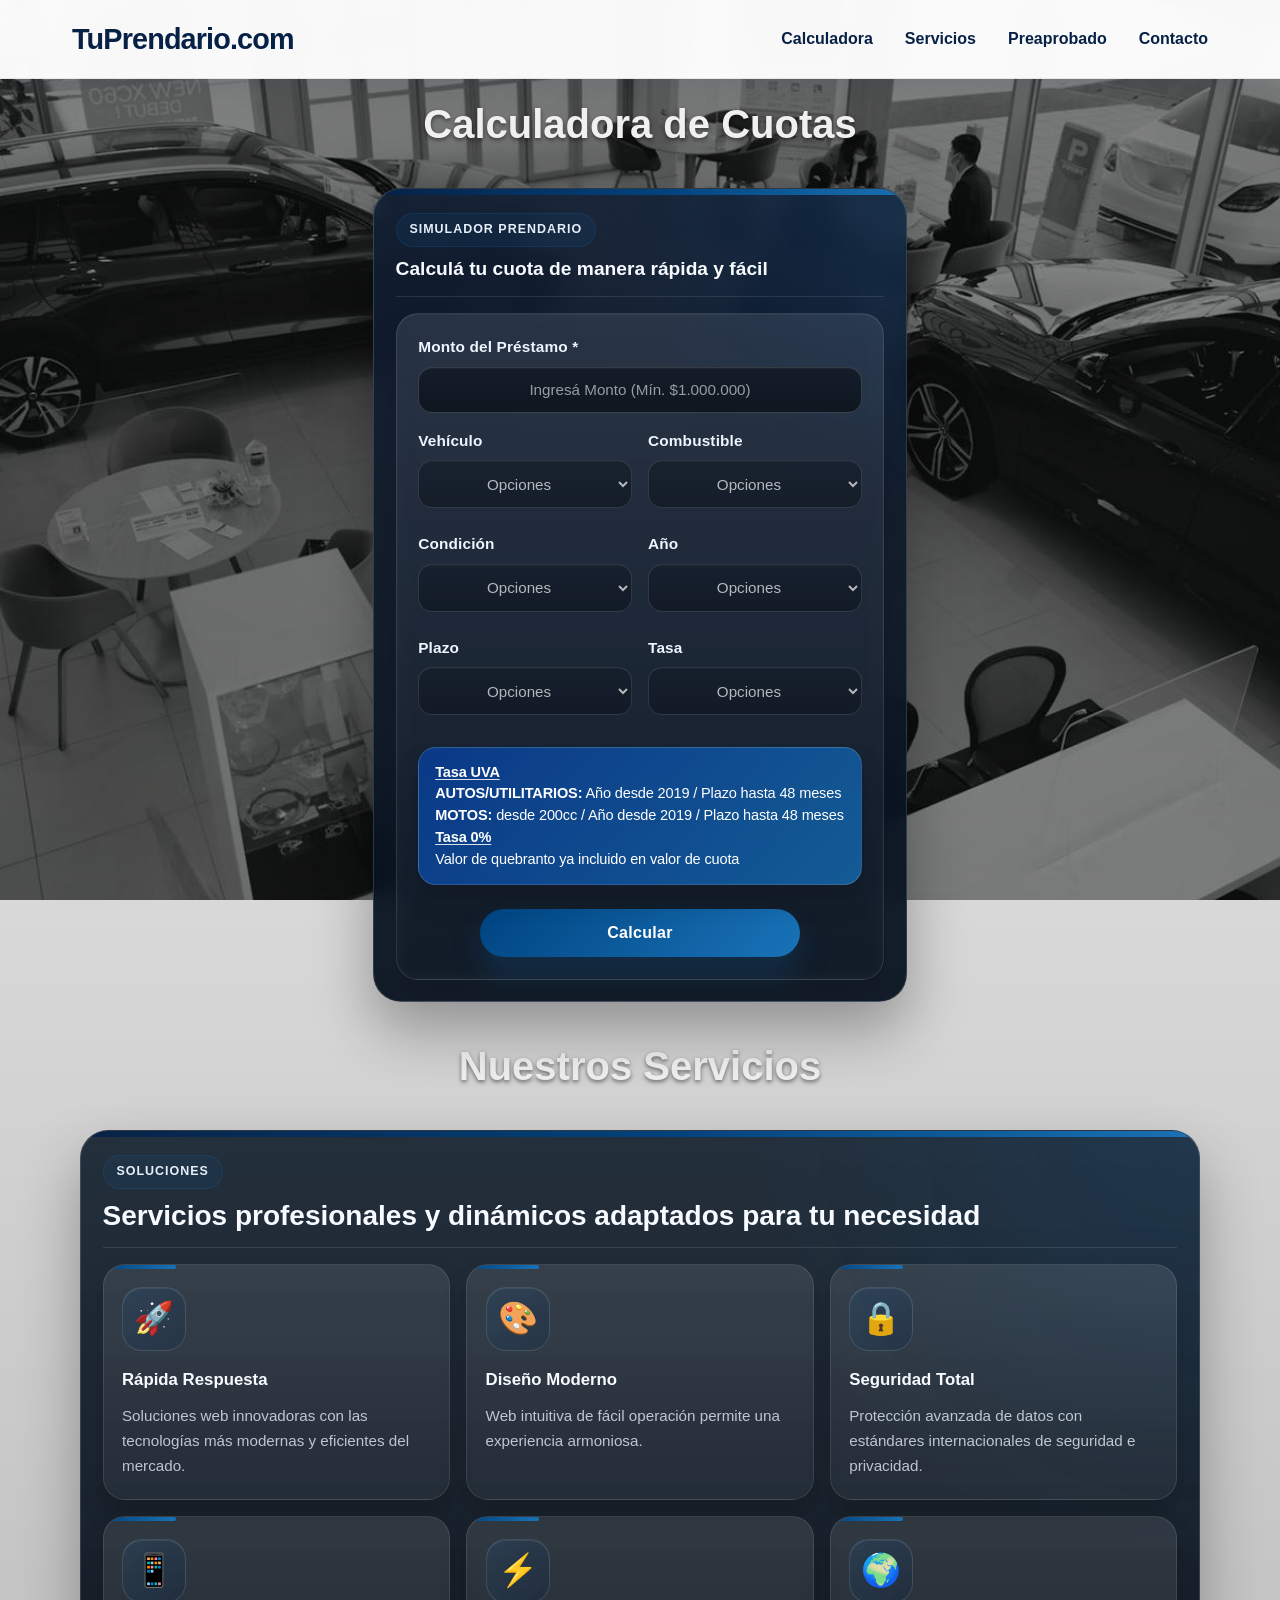
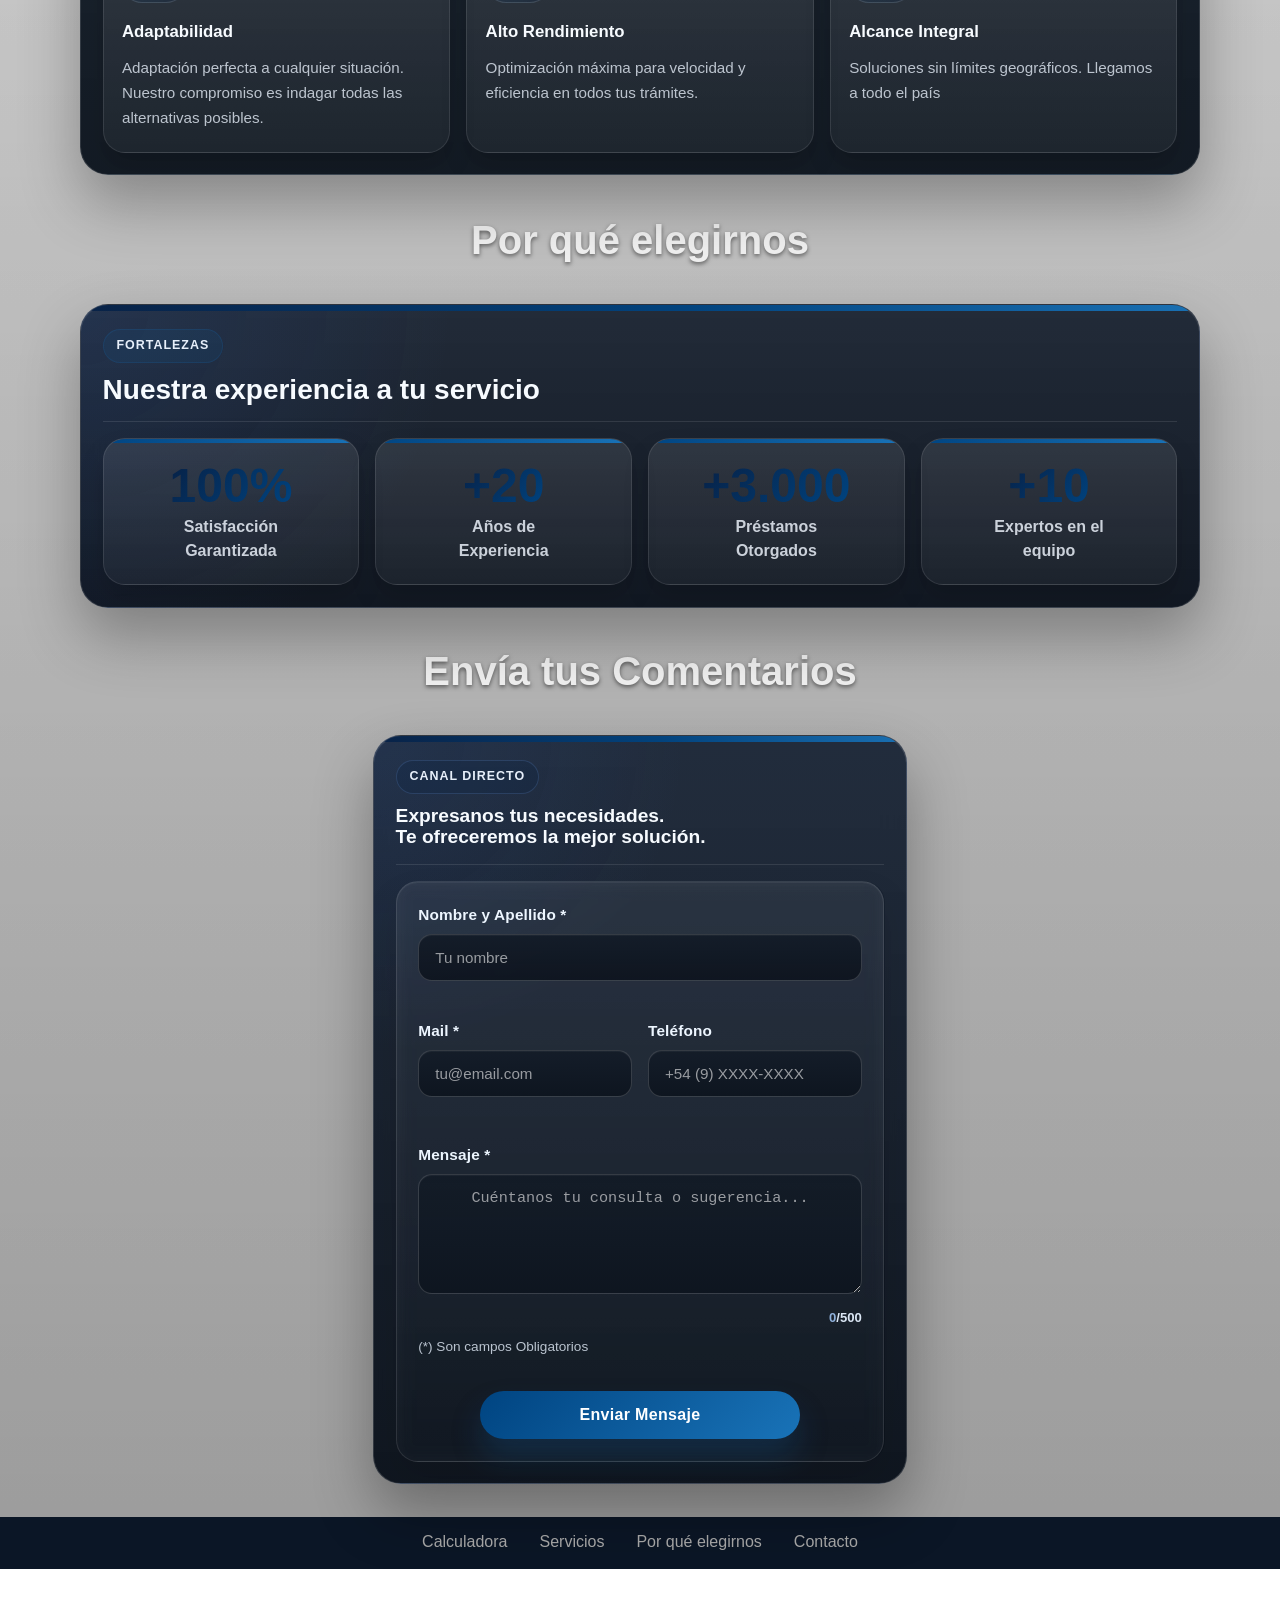
==== index.html @ 54570605 "feat: actualizar calculadora moderna y formularios" ====
<!DOCTYPE html>
<html lang="es">
<head>
	<meta charset="UTF-8">
	<meta name="viewport" content="width=device-width, initial-scale=1.0">
	<meta name="description" content="Secciones Servicios y Contacto">
	<title>Secciones | Servicios y Contacto</title>
	<style>
		/* =========================================
		   1. VARIABLES & RESET
		   ========================================= */
		:root {
			/* Colores de marca */
			--color-primary: #072146;
			--color-secondary: #004481;
			--color-text: #333;
			--color-light: #f8f9fa;
			--color-border: #e0e0e0;
			--color-accent: #1973b8;
			--color-accent-soft: #5bbeff;
			--color-valid: #4f9366;
			--color-valid-soft: rgba(79, 147, 102, 0.16);
			--color-valid-ring: rgba(79, 147, 102, 0.2);
			
			/* Gradientes y Fondos */
			--gradient-brand: linear-gradient(135deg, var(--color-primary), var(--color-secondary));
			--panel-radial: radial-gradient(circle at center, rgba(255, 255, 255, 0) 0%, rgba(255, 255, 255, 0.1) 100%);
			--bg-inputs: rgba(15, 25, 39, 0.9);
			--corporate-line: linear-gradient(90deg, #072146, #004481 54%, #1973b8);
			--corporate-line-soft: linear-gradient(135deg, #004481, #1973b8);
			--corporate-tint: rgba(0, 68, 129, 0.16);
			--corporate-tint-strong: rgba(25, 115, 184, 0.22);
			--corporate-text-soft: rgba(226, 235, 245, 0.78);
			
			/* Modal Variables */
			--modal-bg: #0f1c2d;
			--modal-border: rgba(255, 255, 255, 0.1);
			--modal-shadow: 0 25px 55px rgba(0, 0, 0, 0.45);
			--modal-foreground: #f5f5f5;
			--modal-label-color: #dbe7f5;
			--modal-input-border: rgba(255, 255, 255, 0.2);
			--modal-input-bg: #0f1c2d;
			--modal-accent: var(--color-secondary);
			--modal-toast-border: rgba(93, 135, 196, 0.32);
			--panel-wide-max-width: 1120px;
			--layout-inline-padding: 2rem;

			/* Otros */
			--transition: all 0.3s ease;
			--header-height: 52px;
		}

		* {
			margin: 0;
			padding: 0;
			box-sizing: border-box;
		}

		html, body {
			font-family: 'Segoe UI', Tahoma, Geneva, Verdana, sans-serif;
			line-height: 1.6;
			color: var(--color-text);
			background:
					linear-gradient(180deg, rgba(0, 0, 0, 0.18), rgba(0, 0, 0, 0.08) 28%, rgba(0, 0, 0, 0.22)),
				url('[data-uri]') top center / cover fixed no-repeat;
			min-height: 100vh;
			width: 100%;
			overflow-x: hidden; /* Prevenir scroll horizontal accidental */
			scroll-behavior: smooth;
		}

		/* Ocultar scrollbar en general pero permitir scroll */
		html::-webkit-scrollbar,
		body::-webkit-scrollbar {
			display: none;
		}
		html, body {
			scrollbar-width: none;
		}

		/* =========================================
		   2. LAYOUT & HEADER
		   ========================================= */
		body {
			padding-top: var(--header-height);
		}

		header {
			background: rgba(255, 255, 255, 0.96);
			box-shadow: 0 10px 24px rgba(7, 33, 70, 0.08);
			border-bottom: 1px solid rgba(7, 33, 70, 0.08);
			backdrop-filter: blur(14px);
			position: fixed;
			top: 0;
			left: 0;
			right: 0;
			z-index: 1000; /* Header por debajo del modal (99999) */
			height: auto;
		}

		nav {
			display: flex;
			align-items: center;
			justify-content: space-between;
			padding: 1rem 2rem;
			max-width: 1200px;
			margin: 0 auto;
			flex-wrap: wrap; 
			gap: 1rem;
		}

		/* Logo */
		.logo {
			font-size: 1.8rem;
			font-weight: 700;
			color: var(--color-primary);
			letter-spacing: -0.03em;
			order: 1;
		}

		/* Menú de Navegación */
		nav ul {
			list-style: none;
			display: flex;
			gap: 2rem;
			margin-left: auto;
			align-items: center;
			order: 2;
		}

		nav a {
			color: var(--color-primary);
			text-decoration: none;
			font-weight: 600;
			transition: var(--transition);
			position: relative;
		}
		nav a:hover {
			color: var(--color-secondary);
		}

		nav a::after {
			content: '';
			position: absolute;
			width: 0;
			height: 3px;
			bottom: -5px;
			left: 0;
			background: var(--corporate-line-soft);
			border-radius: 999px;
			transition: var(--transition);
		}

		nav a:hover::after {
			width: 100%;
		}

		main {
			max-width: 1200px;
			margin: 0 auto;
			padding: 2.5rem 2rem 0 2rem; /* padding-bottom: 0 */
		}

		section {
			margin-bottom: 2rem;
			animation: fadeIn 0.8s ease;
		}

		/* Ensure anchored sections clear the fixed header */
		section {
			scroll-margin-top: calc(var(--header-height) + 2.5rem);
		}

		h2 {
			font-size: clamp(1.5rem, 4vw, 2.5rem);
			margin-bottom: 2rem;
			color: #f0f0f0;
			text-align: center;
			text-shadow: 0 2px 4px rgba(0,0,0,0.5);
		}

		/* =========================================
		   3. COMPONENTES: TARJETAS (Servicios & Features)
		   ========================================= */
		.section-panel {
			width: min(100%, var(--panel-wide-max-width));
			margin: 0 auto;
			padding: 1.35rem;
			border-radius: 28px;
			position: relative;
			overflow: hidden;
			border: 1px solid rgba(255,255,255,0.12);
			box-shadow: 0 28px 60px rgba(0,0,0,0.3), inset 0 1px 0 rgba(255,255,255,0.06);
			backdrop-filter: blur(10px);
			container-type: inline-size;
		}
		.section-panel::before {
			content: '';
			position: absolute;
			inset: 0 0 auto 0;
			height: 6px;
			pointer-events: none;
			opacity: 0.96;
		}
		.panel-servicios {
			background:
				radial-gradient(circle at top right, rgba(20, 100, 165, 0.16), transparent 34%),
				linear-gradient(180deg, rgba(16, 29, 43, 0.9), rgba(8, 16, 26, 0.94));
		}
		.panel-servicios::before {
			background: var(--corporate-line);
		}
		.panel-metricas {
			background:
				radial-gradient(circle at top left, rgba(45, 91, 175, 0.18), transparent 32%),
				linear-gradient(180deg, rgba(17, 27, 42, 0.9), rgba(9, 16, 27, 0.95));
		}
		.panel-metricas::before {
			background: var(--corporate-line);
		}
		.card, .feature {
			transition: transform 0.25s ease, border-color 0.25s ease, box-shadow 0.25s ease;
			position: relative;
			overflow: hidden;
		}
		
		.card:hover, .feature:hover {
			transform: translateY(-5px);
			border-color: var(--corporate-tint-strong);
			box-shadow: 0 22px 34px rgba(0,0,0,0.24);
		}

		/* Contenedor unificado para Servicios y Características */
		.cards-container, 
		.features {
			display: grid;
			gap: 1rem;
			padding: 0;
			border-radius: 0;
		}
		.cards-container {
			grid-template-columns: repeat(3, minmax(0, 1fr));
		}
		.features {
			grid-template-columns: repeat(4, minmax(0, 1fr));
		}

		/* Estilos específicos Card (Servicios) */
		.card {
			background: linear-gradient(180deg, rgba(255,255,255,0.1), rgba(255,255,255,0.045));
			border-radius: 22px;
			padding: 1.35rem 1.15rem;
			box-shadow: 0 14px 24px rgba(0, 0, 0, 0.18);
			border: 1px solid rgba(255,255,255,0.1);
			text-align: left;
			display: flex;
			flex-direction: column;
			min-height: 100%;
		}
		.card::before {
			content: '';
			position: absolute;
			inset: 0 auto auto 0;
			width: 72px;
			height: 4px;
			background: var(--corporate-line-soft);
			border-radius: 999px;
		}

		.card-icon {
			font-size: 2rem;
			width: 64px;
			height: 64px;
			border-radius: 20px;
			display: grid;
			place-items: center;
			margin-bottom: 1rem;
			align-self: flex-start;
			background: linear-gradient(135deg, rgba(20, 100, 165, 0.14), rgba(7, 33, 70, 0.24));
			border: 1px solid rgba(255,255,255,0.12);
			box-shadow: inset 0 1px 0 rgba(255,255,255,0.08);
		}

		.card h3 {
			color: #f7fbff;
			margin-bottom: 0.55rem;
			text-align: left;
			font-size: 1.05rem;
		}

		.card p {
			color: rgba(236, 245, 255, 0.76);
			font-size: 0.95rem;
			line-height: 1.65;
			text-align: left;
		}

		/* Estilos específicos Feature (Por qué elegirnos) */
		.feature {
			background: linear-gradient(180deg, rgba(255,255,255,0.095), rgba(255,255,255,0.04));
			border-radius: 22px;
			padding: 1.4rem 1rem;
			border: 1px solid rgba(255,255,255,0.1);
			box-shadow: 0 14px 24px rgba(0,0,0,0.18);
			text-align: center;
			display: grid;
			align-content: center;
			justify-items: center;
			min-height: 100%;
		}
		.feature::before {
			content: '';
			position: absolute;
			inset: 0 0 auto 0;
			height: 4px;
			background: var(--corporate-line-soft);
		}

		.feature-number {
			font-size: clamp(2.2rem, 5vw, 3rem);
			font-weight: 800;
			background: var(--gradient-brand);
			-webkit-background-clip: text;
			-webkit-text-fill-color: transparent;
			background-clip: text;
			margin-bottom: 0.35rem;
			line-height: 1;
		}

		.feature p {
			color: rgba(240, 247, 255, 0.82);
			font-weight: 600;
			line-height: 1.45;
			max-width: 16ch;
		}

		/* =========================================
		   4. COMPONENTES: FORMULARIOS (Calculadora y Contacto)
		   ========================================= */
		
		/* Contenedor estilo "Panel de Control" moderno */
		.calculadora-container {
			width: min(100%, clamp(320px, calc(30vw + 150px), 760px));
			container-type: inline-size;
			margin: 0 auto;
			padding: 1.35rem;
			border-radius: 28px;
			box-shadow: 0 28px 60px rgba(0,0,0,0.32), inset 0 1px 0 rgba(255,255,255,0.08);
			border: 1px solid rgba(255,255,255,0.14);
			position: relative;
			overflow: hidden;
			backdrop-filter: blur(10px);
		}
		.calculadora-container::before {
			content: '';
			position: absolute;
			inset: 0 0 auto 0;
			height: 6px;
			background: var(--corporate-line);
			opacity: 0.95;
			pointer-events: none;
		}
		.panel-calculadora {
			background:
				radial-gradient(circle at top right, rgba(20, 100, 165, 0.16), transparent 32%),
				linear-gradient(180deg, rgba(18, 31, 52, 0.9), rgba(8, 18, 31, 0.95));
		}
		.panel-contacto {
			background:
				radial-gradient(circle at top left, rgba(45, 91, 175, 0.14), transparent 34%),
				linear-gradient(180deg, rgba(18, 30, 48, 0.9), rgba(8, 15, 25, 0.95));
		}
		.panel-contacto::before {
			background: var(--corporate-line);
		}

		.panel-encabezado {
			display: grid;
			gap: 0.75rem;
			margin-bottom: 1rem;
			padding: 0.15rem 0 1rem;
			border-bottom: 1px solid rgba(255,255,255,0.1);
		}
		.panel-encabezado__etiqueta {
			display: inline-flex;
			align-items: center;
			justify-content: center;
			justify-self: start;
			padding: 0.38rem 0.8rem;
			border-radius: 999px;
			background: rgba(20, 100, 165, 0.12);
			border: 1px solid rgba(20, 100, 165, 0.22);
			color: #e7effa;
			font-size: 0.78rem;
			font-weight: 700;
			letter-spacing: 0.08em;
			text-transform: uppercase;
		}
		.panel-contacto .panel-encabezado__etiqueta {
			background: rgba(7, 33, 70, 0.22);
			border-color: rgba(93, 135, 196, 0.24);
			color: #e7effa;
		}
		.panel-encabezado__titulo {
			margin: 0;
			color: #f7fbff;
			font-size: clamp(1.2rem, 3.6cqi, 1.75rem);
			line-height: 1.08;
		}
		.panel-encabezado__texto {
			margin: 0;
			color: rgba(236, 245, 255, 0.76);
			font-size: 0.95rem;
			line-height: 1.5;
			max-width: 60ch;
		}
		.panel-encabezado__chips {
			display: flex;
			flex-wrap: wrap;
			gap: 0.55rem;
		}
		.panel-encabezado__chip {
			padding: 0.45rem 0.8rem;
			border-radius: 999px;
			background: rgba(255,255,255,0.06);
			border: 1px solid rgba(255,255,255,0.08);
			color: var(--color-accent-soft);
			font-size: 0.82rem;
			font-weight: 600;
		}

		/* Formularios (Calculadora y Contacto) - estilos compartidos */
		.calculadora-container form#formCalculadora,
		#contacto form#formularioContacto {
			background: linear-gradient(180deg, rgba(255,255,255,0.1), rgba(255,255,255,0.04));
			padding: 1.35rem;
			border-radius: 22px;
			box-sizing: border-box;
			border: 1px solid rgba(255,255,255,0.1);
			box-shadow: inset 0 1px 0 rgba(255,255,255,0.05), 0 18px 34px rgba(0,0,0,0.14);
			backdrop-filter: blur(8px);
		}

		/* Inputs y Selects Unificados */
		.calculadora-container input,
		.calculadora-container select,
		.calculadora-container textarea,
		#contacto input,
		#contacto select,
		#contacto textarea {
			width: 100%; /* Ocupar todo el ancho disponible del contenedor padre */
			padding: 0.85rem 1rem;
			margin-bottom: 1rem;
			border: 1px solid rgba(255,255,255,0.16);
			border-radius: 14px;
			font-size: clamp(0.85rem, 1.4vw, 0.95rem); /* Disminuido levemente más */
			background: linear-gradient(180deg, rgba(20, 28, 40, 0.95), rgba(14, 21, 31, 0.92));
			color: #f4f4f4;
			transition: border-color 0.3s, box-shadow 0.3s, transform 0.2s, background-color 0.2s;
			text-align: center; /* Centrado para estética de calculadora */
			box-shadow: inset 0 1px 0 rgba(255,255,255,0.04);
		}
		#contacto input,
		#contacto select,
		#contacto textarea {
			text-align: left;
		}
		.calculadora-container input:hover,
		.calculadora-container select:hover,
		.calculadora-container textarea:hover,
		#contacto input:hover,
		#contacto select:hover,
		#contacto textarea:hover {
			border-color: rgba(255,255,255,0.28);
		}

		/* Asegurar que todos los campos del formulario de contacto
		   (excepto #nombre) usen el mismo font-size que el campo
		   "Nombre y Apellido" sin modificar ese campo directamente. */
		#formularioContacto input:not(#nombre),
		#formularioContacto select,
		#formularioContacto textarea {
			font-size: clamp(0.85rem, 1.4vw, 0.95rem);
		}

		/* Alinear sólo el texto que ingresa el usuario en el textarea del contacto a la izquierda,
		   manteniendo el placeholder centrado visualmente. No modificar otros estilos. */
		#contacto textarea { text-align: left; }
		#contacto textarea::placeholder { text-align: center; }
		#contacto textarea::-webkit-input-placeholder { text-align: center; }
		#contacto textarea::-moz-placeholder { text-align: center; }
		#contacto textarea:-ms-input-placeholder { text-align: center; }

		/* Reduce espacio vertical entre textarea (mensaje) y su contador en el formulario de contacto */
		#contacto textarea { margin-bottom: 0.0rem; }
		#contacto .contador-caracteres { margin-top: 0.0rem; }

		/* Placeholder styling */
		::placeholder {
			color: rgba(244, 244, 244, 0.6);
			opacity: 1;
		}

		/* Focus states */
		input:focus, select:focus, textarea:focus {
			outline: none;
			border-color: rgba(77, 123, 189, 0.85);
			box-shadow: 0 0 0 4px rgba(20, 100, 165, 0.18);
			transform: translateY(-1px);
		}

		/* Labels generales */
		label {
			display: block;
			color: #edf6ff;
			font-weight: 600;
			margin-bottom: 0.42rem;
			font-size: 0.96rem;
			letter-spacing: 0.01em;
			text-align: left;
			width: 100%;
		}
		.grupo-formulario {
			position: relative;
		}

		.opcional-label {
			font-weight: normal;
			font-size: 0.85em;
			opacity: 0.8;
			margin-left: 0.3rem;
		}

		/* Botones Principales (Calcular y Enviar) */
		.boton-calcular,
		.boton-enviar {
			background: var(--corporate-line-soft);
			color: white;
			font-weight: 700;
			font-size: 1rem;
			border: none;
			border-radius: 999px;
			padding: 0.95rem 2rem;
			cursor: pointer;
			transition: transform 0.2s, box-shadow 0.2s;
			display: block;
			margin: 1.5rem auto 0;
			width: min(100%, 320px);
			box-shadow: 0 18px 30px rgba(20, 100, 165, 0.25);
			letter-spacing: 0.02em;
		}

		.boton-calcular:hover:not(:disabled),
		.boton-enviar:hover:not(:disabled) {
			transform: translateY(-2px);
			box-shadow: 0 22px 34px rgba(20, 100, 165, 0.32);
		}

		.boton-calcular:disabled,
		.boton-enviar:disabled {
			background: #a0a0a0;
			cursor: not-allowed;
			transform: none;
			box-shadow: none;
		}

		/* Layout de Campos Dobles (Grid System simple) */
		.campos-dobles, 
		.grupo-formulario--doble {
			display: grid;
			grid-template-columns: 1fr 1fr;
			gap: 1rem;
			width: 100%;
			margin-bottom: 0.5rem;
		}
		
		/* Wrapper para selects/inputs internos */
		.campos-dobles > div,
		.grupo-formulario--doble > div {
			display: flex;
			flex-direction: column;
		}

		/* Textarea específico */
		.calculadora-container textarea {
			resize: vertical;
			min-height: 120px;
		    text-align: left;
		}

		/* Mensajes de Error y Éxito */
		.mensaje-error {
			color: #ff6b6b;
			font-size: 0.9rem;
			font-weight: 600;
			min-height: 1.4rem;
			margin-top: -0.8rem;
			margin-bottom: 0.8rem;
			text-align: left;
			visibility: hidden;
		}
		.mensaje-error.visible {
			visibility: visible;
		}

		.mensaje-exito {
			background: linear-gradient(135deg, rgba(20, 100, 165, 0.16), rgba(11, 59, 140, 0.14));
			color: #eaf2fb;
			padding: 1rem;
			border-radius: 16px;
			margin-bottom: 1.5rem;
			display: none;
			border: 1px solid rgba(93, 135, 196, 0.24);
			text-align: center;
			font-weight: 600;
			box-shadow: 0 14px 26px rgba(0,0,0,0.14);
		}
		.mensaje-exito.visible {
			display: block;
			animation: slideIn 0.3s ease;
		}
		.mensaje-exito.is-error {
			background: linear-gradient(135deg, rgba(120, 24, 24, 0.94), rgba(159, 45, 45, 0.9));
			border-color: rgba(255, 167, 167, 0.28);
			color: #fff3f3;
		}

		/* Nota sobre campos obligatorios en el formulario de contacto */
		.nota-obligatorio {
			font-size: 0.85rem;
			color: rgba(233, 244, 255, 0.78);
			margin-top: 0.45rem;
			text-align: left;
		}

		/* Inputs con Checkbox (Términos) */
		.grupo-checkbox {
			display: flex;
			align-items: center;
			justify-content: center;
			gap: 0.5rem;
			margin: 1rem 0;
			cursor: pointer;
		}
		
		/* Necesario un selector fuerte para evitar el width: 100% de los inputs generales */
		.calculadora-container input[type="checkbox"] {
			width: auto;
			margin: 0;
			transform: scale(1.2);
		}
		.grupo-checkbox span {
			background: var(--corporate-line-soft);
			color: white;
			padding: 0.25rem 0.75rem;
			border-radius: 20px;
			font-size: 0.9rem;
			font-weight: 600;
			box-shadow: 0 8px 16px rgba(7, 33, 70, 0.16);
		}

		/* Estados de Input Valido */
		form input.input-con-valor,
		form select.select-con-valor {
			background: linear-gradient(180deg, rgba(25, 40, 31, 0.96), rgba(19, 32, 24, 0.93));
			border-color: var(--color-valid);
			box-shadow: inset 0 1px 0 rgba(255,255,255,0.04), 0 0 0 1px rgba(79, 147, 102, 0.18);
		}
		form input.input-con-valor:hover,
		form select.select-con-valor:hover {
			border-color: var(--color-valid);
		}
		form input.input-con-valor:focus,
		form select.select-con-valor:focus {
			border-color: var(--color-valid);
			box-shadow: 0 0 0 4px var(--color-valid-ring), inset 0 1px 0 rgba(255,255,255,0.04);
		}
		
		/* Select Option Styling */
		.calculadora-container select {
			/* Igualar el tamaño de fuente del select (texto visible como "Opciones")
			   al mismo clamp usado por los inputs para coherencia visual */
			font-size: clamp(0.85rem, 1.4vw, 0.95rem);
			color: #f4f4f4;
		}

		/* Custom select visual wrapper to control dropdown width precisely */
		.calculadora-container .custom-select {
			position: relative;
			display: inline-block;
			width: 100%;
		}
		.calculadora-container .custom-select .selected {
			width: 100%;
			display: block;
			padding: 0.85rem 1rem;
			background: linear-gradient(180deg, rgba(20, 28, 40, 0.95), rgba(14, 21, 31, 0.92));
			color: #f4f4f4;
			border: 1px solid rgba(255,255,255,0.16);
			border-radius: 14px;
			text-align: center;
			cursor: pointer;
			box-sizing: border-box;
			box-shadow: inset 0 1px 0 rgba(255,255,255,0.04);
		}
		.calculadora-container .custom-select .arrow {
			position: absolute;
			right: 0.8rem;
			top: 50%;
			transform: translateY(-50%);
			pointer-events: none;
			width: 1rem;
			height: 1rem;
			opacity: 0.9;
		}
		.calculadora-container .custom-select .options {
			position: absolute;
			top: calc(100% + 6px);
			left: 0;
			/* Restar espacio equivalente a la flecha/padding-right usado en selects */
			width: calc(100% - 2.2rem);
			max-height: 240px;
			overflow: auto;
			background: rgba(18, 25, 36, 0.98);
			color: #fff;
			border-radius: 14px;
			border: 1px solid rgba(255,255,255,0.12);
			box-shadow: 0 18px 30px rgba(0,0,0,0.3);
			z-index: 1200;
			display: none;
			box-sizing: border-box;
		}
		.calculadora-container .custom-select.open .options { display: block; }
		.calculadora-container .custom-select .options li {
			padding: 0.5rem 0.75rem;
			white-space: nowrap;
			overflow: hidden;
			text-overflow: ellipsis;
			cursor: pointer;
		}
		.calculadora-container .custom-select .options li:hover {
			background: rgba(255,255,255,0.06);
		}

		.calculadora-container select option {
			background: #333;
			color: white;
			font-size: clamp(0.85rem, 1.4vw, 0.95rem); /* Coincide con inputs */
		}

		/* Frase Info (Tasa UVA, Motos info) */
		.frase-moto-info {
			background: linear-gradient(135deg, rgba(11, 59, 140, 0.95), rgba(20, 100, 165, 0.88));
			color: white;
			padding: 0.95rem 1rem;
			border-radius: 18px;
			margin-top: 1rem;
			display: grid;
			gap: 0.28rem;
			width: 100%;
			text-align: left;
			box-shadow: 0 14px 24px rgba(0,0,0,0.18);
			border: 1px solid rgba(255,255,255,0.14);
			line-height: 1.2;
			--frase-info-font: clamp(0.5rem, 1.7cqi, 0.86rem);
		}

		/* Ajustes finos según el ancho del contenedor */
		@container (max-width: 540px) {
			.frase-moto-info { --frase-info-font: clamp(0.48rem, 1.9cqi, 0.8rem); }
		}
		@container (max-width: 420px) {
			.frase-moto-info { --frase-info-font: clamp(0.46rem, 1.8cqi, 0.72rem); }
		}
		@container (max-width: 340px) {
			.frase-moto-info { --frase-info-font: 0.44rem; }
		}

		.frase-line {
			display: block;
			width: 100%;
			min-width: 0;
			white-space: nowrap;
			font-size: var(--frase-info-font);
			line-height: 1.2;
			letter-spacing: -0.01em;
		}
		.frase-line--title {
			font-size: var(--frase-info-font);
		}

		/* Título "Tasa UVA" dentro del recuadro: ligeramente más destacado */
		.frase-line--title b {
			display: inline-block;
			font-size: inherit;
			line-height: 1.1;
			text-decoration: underline;
			text-decoration-thickness: 1px;
			text-underline-offset: 0.12rem;
			text-decoration-color: rgba(255,255,255,0.85);
		}

		/* Asegurar que los <b> posteriores mantengan peso pero usen el mismo tamaño que el contenedor */
		.frase-moto-info b {
			font-weight: 700;
			font-size: inherit;
			line-height: 1.1;
		}

		@container (max-width: 420px) {
			.frase-line--title b { font-size: inherit; }
			.frase-moto-info b { font-size: inherit; }
		}

		/* Resultado Cuota */
		.resultado-stack {
			position: relative;
			text-align: center;
			margin-top: 1rem;
		}
		#resultadoCuota {
			position: absolute;
			top: 0;
			left: 0;
			right: 0;
			background: linear-gradient(180deg, rgba(4, 10, 18, 0.98), rgba(11, 21, 35, 0.96));
			color: #fff;
			padding: 1.5rem;
			border-radius: 22px;
			border: 1px solid rgba(255,255,255,0.12);
			/* eliminar margin-top porque ahora es absolute */
			width: 100%;
			text-align: center;
			display: none;
			box-shadow: 0 22px 42px rgba(0,0,0,0.34);
			z-index: 20;
		}
		#resultadoCuota.resultado-visible {
			display: block;
			animation: fadeIn 0.5s;
		}

		.resultado-cuota-total {
			background: var(--corporate-line-soft);
			color: #ffffff;
			font-weight: 800;
			font-size: 1.4rem;
			padding: 0.55rem 1rem;
			border-radius: 999px;
			margin-bottom: 0.5rem;
			display: inline-block;
			box-shadow: 0 10px 20px rgba(20, 100, 165, 0.22);
		}
		#contacto .contador-caracteres {
			display: flex;
			justify-content: flex-end;
			font-size: 0.82rem;
			font-weight: 700;
			color: #dbe7f5;
			margin-top: 0.35rem;
		}
		#contacto #contadorCaracteres {
			color: #8fb1db;
		}

		.resultado-cuota-leyenda {
			font-size: clamp(0.75rem, 1.0vw, 0.9rem);
			line-height: 1.2;
			margin: 0.4rem 0;
			/* Forzar máximo de dos líneas y añadir ellipsis si excede */
			display: -webkit-box;
			-webkit-line-clamp: 2;
			line-clamp: 2;
			-webkit-box-orient: vertical;
			overflow: hidden;
			text-overflow: ellipsis;
		}

		.resultado-preaprobado {
			background: rgba(255,255,255,0.94);
			color: #072146;
			border: none;
			padding: 0.5rem 1.5rem;
			border-radius: 20px;
			font-weight: 700;
			margin-top: 1rem;
			cursor: pointer;
			transition: transform 0.2s;
		}
		.resultado-preaprobado:hover {
			transform: scale(1.05);
			background: #f0f0f0;
		}

		/* =========================================
		   5. COMPONENTE: MODAL PREAPROBADO
		   ========================================= */
		.modal-preaprobado {
			position: absolute;
			top: calc(100% + 1.35rem);
			left: 50%;
			width: 100%;
			height: auto;
			padding: 0;
			margin-top: 0;
			background: none;
			backdrop-filter: none;
			transform: translateX(-50%);
			z-index: 120;
			display: none;
			overflow: visible;
			isolation: isolate;
		}

		.modal-preaprobado[aria-hidden="false"] {
			display: block;
		}

		.modal-preaprobado__overlay {
			display: block;
			position: absolute;
			top: -1rem;
			bottom: -1rem;
			left: 50%;
			width: min(calc(100vw - (2 * var(--layout-inline-padding))), var(--panel-wide-max-width));
			transform: translateX(-50%);
			background: linear-gradient(180deg, rgba(226, 232, 239, 0.2), rgba(214, 221, 230, 0.24));
			border-radius: 28px;
			border-top: none;
			border-bottom: 1px solid rgba(7, 33, 70, 0.04);
			box-shadow: 0 16px 30px rgba(7, 33, 70, 0.06);
			z-index: 0;
		}

		.modal-preaprobado__content {
			background: linear-gradient(180deg, rgba(15, 28, 45, 0.98), rgba(8, 17, 29, 0.98));
			width: 100%;
			max-height: var(--modal-preaprobado-max-height, none);
			overflow: hidden auto; /* Scroll interno */
			border-radius: 24px;
			border: 1px solid var(--modal-border);
			box-shadow: 0 32px 80px rgba(0, 0, 0, 0.5), inset 0 1px 0 rgba(255, 255, 255, 0.06);
			padding: 1.35rem 1.35rem 1.5rem;
			position: relative;
			z-index: 1;
			color: var(--modal-foreground);
			isolation: isolate;
			/* Ocultar scrollbar visualmente en navegadores */
			scrollbar-width: none; 
		}
		.modal-preaprobado__content::before {
			content: '';
			position: absolute;
			inset: 0 0 auto 0;
			height: 6px;
			background: var(--corporate-line);
			opacity: 0.95;
			pointer-events: none;
		}
		.modal-preaprobado__content::-webkit-scrollbar {
			display: none;
		}
		.modal-preaprobado[aria-hidden="false"] .modal-preaprobado__content {
			animation: modalPreaprobadoIn 0.32s ease;
		}

		/* Cabecera del Modal */
		.modal-preaprobado__header {
			display: flex;
			justify-content: space-between;
			align-items: flex-start;
			gap: 1rem;
			margin-bottom: 1.25rem;
			padding: 0.35rem 0 1rem;
			border-bottom: 1px solid rgba(255,255,255,0.1);
			position: sticky;
			top: 0;
			z-index: 3;
			background: linear-gradient(180deg, rgba(15, 28, 45, 0.98), rgba(15, 28, 45, 0.9));
			backdrop-filter: blur(10px);
		}

		.modal-preaprobado__header h3 {
			color: #e8f1fb;
			font-size: clamp(1.45rem, 2vw, 1.8rem);
			letter-spacing: 0.02em;
			margin: 0;
		}
		.modal-preaprobado__obligatorios {
			font-size: 0.85rem;
			color: rgba(255,255,255,0.72);
			margin-top: 0.35rem;
		}
		.modal-preaprobado__close {
			background: rgba(255,255,255,0.08);
			border: 1px solid rgba(255,255,255,0.14);
			color: white;
			font-size: 1.8rem;
			line-height: 1;
			cursor: pointer;
			opacity: 0.9;
			transition: transform 0.2s, opacity 0.2s, background-color 0.2s;
			width: 44px;
			height: 44px;
			border-radius: 999px;
			display: inline-flex;
			align-items: center;
			justify-content: center;
			flex-shrink: 0;
		}
		.modal-preaprobado__close:hover {
			opacity: 1;
			transform: scale(1.05);
			background: rgba(20, 100, 165, 0.16);
		}

		.modal-preaprobado__stack {
			display: grid;
			gap: 1rem;
		}

		/* Secciones internas del modal */
		.modal-preaprobado__section {
			margin-bottom: 0;
			background: linear-gradient(180deg, rgba(255,255,255,0.055), rgba(255,255,255,0.03));
			padding: 1rem 1rem 1.05rem;
			border-radius: 16px;
			border: 1px solid rgba(93, 135, 196, 0.12);
			box-shadow: inset 0 1px 0 rgba(255,255,255,0.03);
			transition: border-color 0.2s ease, transform 0.2s ease, background 0.2s ease;
		}
		.modal-preaprobado__section:hover {
			border-color: rgba(93, 135, 196, 0.24);
			background: linear-gradient(180deg, rgba(255,255,255,0.07), rgba(255,255,255,0.04));
			transform: translateY(-1px);
		}
		.modal-preaprobado__section--extra {
			border-color: rgba(45, 91, 175, 0.22);
			background: linear-gradient(180deg, rgba(20, 100, 165, 0.1), rgba(255,255,255,0.035));
		}
		.modal-preaprobado__section h4 {
			color: #dbe7f5;
			display: flex;
			align-items: center;
			gap: 0.55rem;
			margin-bottom: 1rem;
			border-bottom: 1px solid rgba(255,255,255,0.1);
			padding-bottom: 0.6rem;
			font-size: 0.98rem;
			letter-spacing: 0.08em;
			text-transform: uppercase;
		}
		.modal-preaprobado__section h4::before {
			content: '';
			width: 10px;
			height: 10px;
			border-radius: 999px;
			background: var(--corporate-line-soft);
			box-shadow: 0 0 0 4px rgba(20, 100, 165, 0.14);
		}

		/* Campos del Modal */
		.modal-preaprobado__field {
			margin-bottom: 1rem;
		}
		.modal-preaprobado label {
			color: var(--modal-label-color);
			font-size: 0.9rem;
			font-weight: 600;
			margin-bottom: 0.38rem;
		}
		.modal-preaprobado input,
		.modal-preaprobado select {
			text-align: left; /* Inputs normales a la izquierda en modal */
			background: var(--modal-input-bg);
			border: 1px solid var(--modal-input-border);
			border-radius: 12px;
			box-shadow: inset 0 1px 0 rgba(255,255,255,0.03);
		}
		.modal-preaprobado input:focus,
		.modal-preaprobado select:focus {
			border-color: rgba(77, 123, 189, 0.82);
			box-shadow: 0 0 0 4px rgba(20, 100, 165, 0.18), inset 0 1px 0 rgba(255,255,255,0.04);
		}
		.modal-preaprobado input[type="file"] {
			padding: 0.5rem;
			font-size: 0.85rem;
		}
		.modal-preaprobado input[type="file"]::file-selector-button {
			margin-right: 0.75rem;
			padding: 0.55rem 0.8rem;
			border: none;
			border-radius: 10px;
			background: linear-gradient(135deg, rgba(20, 100, 165, 0.28), rgba(11, 59, 140, 0.26));
			color: #eafcff;
			font-weight: 700;
			cursor: pointer;
		}
		.modal-preaprobado__label-note {
			color: rgba(255,255,255,0.58);
			font-size: 0.8rem;
			font-weight: 500;
		}

		/* Layout Dual en Modal (Desktop) */
		.modal-preaprobado__field--dual {
			display: grid;
			grid-template-columns: 1fr 1fr;
			gap: 1rem;
		}

		/* Opciones Radio (Si/No) style */
		.modal-preaprobado__option-group {
			background: linear-gradient(180deg, rgba(0,0,0,0.16), rgba(255,255,255,0.03));
			padding: 0.85rem;
			border-radius: 14px;
			margin-bottom: 0.65rem;
			border: 1px solid rgba(255,255,255,0.08);
			container-type: inline-size;
		}
		.modal-preaprobado__option-line {
			display: grid;
			grid-template-columns: minmax(0, 1fr) auto auto;
			align-items: center;
			column-gap: clamp(0.35rem, 2.5cqi, 0.9rem);
			row-gap: 0;
		}
		.modal-preaprobado__option-title {
			min-width: 0;
			font-weight: 600;
			color: white;
			white-space: nowrap;
			font-size: clamp(0.72rem, 4.4cqi, 1rem);
			line-height: 1.1;
		}
		.modal-preaprobado__choice {
			display: inline-flex;
			align-items: center;
			justify-content: center;
			gap: clamp(0.2rem, 1.6cqi, 0.45rem);
			cursor: pointer;
			width: auto;
			margin: 0;
			padding: clamp(0.32rem, 1.8cqi, 0.45rem) clamp(0.42rem, 2.8cqi, 0.8rem);
			border-radius: 999px;
			background: rgba(20, 100, 165, 0.08);
			border: 1px solid rgba(93, 135, 196, 0.14);
			font-size: clamp(0.7rem, 4.1cqi, 0.92rem);
			line-height: 1;
			white-space: nowrap;
		}
		.modal-preaprobado__choice input {
			width: auto;
			margin: 0;
		}
		.modal-preaprobado__choice span {
			white-space: nowrap;
		}
		.modal-preaprobado__consent {
			display: flex;
			align-items: center;
			gap: 0.75rem;
			padding: 0.9rem 1rem;
			border-radius: 14px;
			background: rgba(20, 100, 165, 0.06);
			border: 1px solid rgba(93, 135, 196, 0.12);
		}
		.modal-preaprobado__consent input {
			width: auto;
			margin: 0;
			transform: scale(1.15);
		}

		/* Botones de acción del modal */
		.modal-preaprobado__actions {
			display: flex;
			justify-content: flex-end;
			flex-wrap: wrap;
			gap: 1rem;
			margin-top: 0.25rem;
			padding-top: 1rem;
			position: sticky;
			bottom: 0;
			z-index: 2;
			background: linear-gradient(180deg, rgba(15, 28, 45, 0), rgba(15, 28, 45, 0.95) 24%, rgba(15, 28, 45, 1));
		}
		
		/* Clases utilitarias de Modal */
		.is-hidden { display: none !important; }
		
		.modal-preaprobado__btn {
			padding: 0.8rem 1.4rem;
			border-radius: 999px;
			border: 1px solid transparent;
			font-weight: 600;
			cursor: pointer;
			min-width: 160px;
			transition: transform 0.2s ease, box-shadow 0.2s ease, background-color 0.2s ease;
		}
		.modal-preaprobado__btn:hover {
			transform: translateY(-1px);
		}
		.modal-preaprobado__btn--primary {
			background: var(--corporate-line-soft);
			color: #ffffff;
			box-shadow: 0 16px 24px rgba(20, 100, 165, 0.22);
		}
		.modal-preaprobado__btn--secondary {
			background-color: rgba(255,255,255,0.08);
			border-color: rgba(255,255,255,0.14);
			color: white;
		}

		/* Toast (Notificación Flotante dentro del modal) */
		.modal-preaprobado__toast {
			position: absolute;
			top: 50%; 
			left: 50%;
			transform: translate(-50%, -50%);
			background: rgba(0, 0, 0, 0.9);
			color: #fff;
			padding: 1rem 2rem;
			border-radius: 8px;
			z-index: 10;
			pointer-events: none;
			opacity: 0;
			transition: opacity 0.3s;
			text-align: center;
		}
		.modal-preaprobado__toast.is-visible {
			opacity: 1;
		}

		#calculadora .calculadora-container.calculadora-container--modal-open {
			overflow: visible;
			z-index: 80;
		}

		#calculadora .calculadora-container.calculadora-container--modal-open::before {
			height: 28px;
			border-radius: 28px 28px 0 0;
			-webkit-mask: linear-gradient(to bottom, #000 0 6px, transparent 6px);
			mask: linear-gradient(to bottom, #000 0 6px, transparent 6px);
		}

		@media (min-width: 601px) {
			#calculadora .calculadora-container.calculadora-container--modal-open {
				overflow: visible;
				z-index: 80;
			}

			#calculadora .calculadora-container.calculadora-container--modal-open::before {
				height: 28px;
				border-radius: 28px 28px 0 0;
				-webkit-mask: linear-gradient(to bottom, #000 0 6px, transparent 6px);
				mask: linear-gradient(to bottom, #000 0 6px, transparent 6px);
			}

			.modal-preaprobado {
				position: absolute;
				top: calc(100% + 1.35rem);
				left: 50%;
				width: 100%;
				height: auto;
				padding: 0;
				margin-top: 0;
				background: none;
				backdrop-filter: none;
				transform: translateX(-50%);
				z-index: 120;
				overflow: visible;
				isolation: isolate;
			}

			.modal-preaprobado::before {
				display: none;
			}

			.modal-preaprobado__overlay {
				display: block;
				position: absolute;
				top: -1rem;
				bottom: -1rem;
				left: 50%;
				width: min(calc(100vw - (2 * var(--layout-inline-padding))), var(--panel-wide-max-width));
				transform: translateX(-50%);
				background: linear-gradient(180deg, rgba(226, 232, 239, 0.2), rgba(214, 221, 230, 0.24));
				border-radius: 28px;
				border-top: none;
				border-bottom: 1px solid rgba(7, 33, 70, 0.04);
				box-shadow: 0 16px 30px rgba(7, 33, 70, 0.06);
				z-index: 0;
			}

			.modal-preaprobado[aria-hidden="false"] {
				display: block;
			}

			.modal-preaprobado__content {
				width: 100%;
				max-height: var(--modal-preaprobado-max-height, none);
				overflow: hidden auto;
			}

			.modal-preaprobado__actions {
				position: sticky;
				bottom: 0;
				background: linear-gradient(180deg, rgba(15, 28, 45, 0), rgba(15, 28, 45, 0.95) 24%, rgba(15, 28, 45, 1));
				padding-top: 1rem;
			}
		}

		/* Estilos para modales dinámicos creados por JS (Cilindrada / Potencia) */
		.js-modal-fondo {
			position: fixed;
			top: 0;
			left: 0;
			width: 100%;
			height: 100%;
			background: rgba(0,0,0,0.6);
			display: flex;
			align-items: center;
			justify-content: center;
			z-index: 100000; /* por encima de todo */
		}

		.js-modal {
			background: var(--modal-bg);
			color: var(--modal-foreground);
			padding: 1rem 1.25rem;
			border-radius: 10px;
			min-width: 280px;
			max-width: 92%;
			box-shadow: var(--modal-shadow);
			border: 1px solid var(--modal-border);
			display: flex;
			flex-direction: column;
			gap: 0.75rem;
		}

		.js-modal-label {
			font-weight: 700;
			color: var(--modal-label-color);
		}

		.js-modal-input {
			padding: 0.6rem 0.8rem;
			border-radius: 6px;
			border: 1px solid var(--modal-input-border);
			background: var(--modal-input-bg);
			color: var(--modal-foreground);
			font-size: 1rem;
			text-align: center;
		}

		.js-modal-btn {
			background: var(--modal-accent);
			color: #ffffff;
			border: none;
			padding: 0.6rem 1rem;
			border-radius: 8px;
			font-weight: 700;
			cursor: pointer;
		}

		/* =========================================
		   6. MEDIA QUERIES (RESPONSIVE)
		   ========================================= */
		
		/* Footer */
		footer {
			background: #0b1626;
			color: white;
			height: var(--header-height);
			padding: 0.75rem 2rem; /* espacio vertical reducido */
			text-align: center;
			margin-top: 1.5rem;
			display: flex;
			flex-direction: column;
			align-items: center;
		}

		.footer-content {
			width: 100%;
			max-width: 1200px;
			display: flex;
			flex-direction: column;
			align-items: center;
			gap: 0; /* eliminar espacio vertical entre nav y copyright */
		}

		.footer-copy {
			display: block;
			font-size: 0.85rem;
			color: #aaa;
		}

		/* Reset de márgenes para evitar espacio vertical extra */
		.footer-links { margin-bottom: 0; }
		.footer-copy p { margin: 0; padding: 0; line-height: var(--header-height); }
		.footer-links {
			display: flex;
			justify-content: center;
			gap: 2rem;
			flex-wrap: wrap;
			margin-bottom: 0;
			height: 2rem;
		}
		.footer-links a {
			color: #aaa;
			text-decoration: none;
			transition: color 0.2s;
		}
		.footer-links a:hover { color: white; }

		/* Animaciones */
		@keyframes fadeIn {
			from { opacity: 0; transform: translateY(10px); }
			to { opacity: 1; transform: translateY(0); }
		}
		@keyframes slideIn {
			from { opacity: 0; transform: translateY(-10px); }
			to { opacity: 1; transform: translateY(0); }
		}
		@keyframes modalPreaprobadoIn {
			from { opacity: 0; transform: translateY(18px) scale(0.985); }
			to { opacity: 1; transform: translateY(0) scale(1); }
		}

		/* Clases JS auxiliares */
		.vis-hidden { visibility: hidden !important; }
		.resultado-hidden { display: none !important; }

		/* Responsive Ajustes */
		@media (max-width: 900px) {
			nav {
				justify-content: center;
				flex-direction: column;
			}
			.cards-container {
				grid-template-columns: repeat(2, minmax(0, 1fr));
			}
			.features {
				grid-template-columns: repeat(2, minmax(0, 1fr));
			}
			.logo, nav ul {
				width: 100%;
				justify-content: center;
				text-align: center;
				margin: 0.25rem 0;
			}
			/* Forzar orden en mobile: 1. logo, 2. nav */
			.logo { order: 1; }
			nav ul { order: 2; }
			
			.campos-dobles, .grupo-formulario--doble {
				grid-template-columns: 1fr; /* Colapsar a 1 columna */
				gap: 0.5rem;
			}

			/* Ajuste de font-size para los campos del formulario de contacto en pantallas <=900px
			   (no modifica #nombre, que se mantiene como fuente de verdad) */
			#formularioContacto input:not(#nombre),
			#formularioContacto select,
			#formularioContacto textarea {
				font-size: 0.95rem;
			}
		}

		@media (max-width: 600px) {
			h2 { font-size: 1.8rem; }
			
			/* En móviles muy pequeños, ajustar padding del container */
			.calculadora-container {
				padding: 1rem;
			}
			.section-panel {
				padding: 1rem;
			}
			.panel-encabezado {
				gap: 0.6rem;
				padding-bottom: 0.85rem;
			}
			.panel-encabezado__chips {
				gap: 0.45rem;
			}
			.panel-encabezado__chip {
				width: 100%;
				justify-content: center;
				text-align: center;
			}
			.calculadora-container form#formCalculadora,
			#contacto form#formularioContacto {
				padding: 1rem;
				border-radius: 18px;
			}
			
			/* Cards a ancho completo */
			.card, .feature {
				flex: 1 1 100%;
			}
			.cards-container,
			.features {
				grid-template-columns: 1fr;
			}
			
			.boton-calcular, .boton-enviar {
				width: 100%; /* Botones full width en móvil */
			}

			.modal-preaprobado__field--dual {
				grid-template-columns: 1fr;
			}
			.modal-preaprobado__content {
				padding: 1rem 0.95rem 1.1rem;
				border-radius: 20px;
			}
			.modal-preaprobado__header {
				align-items: flex-start;
			}
			.modal-preaprobado__option-title {
				min-width: 0;
			}
			.modal-preaprobado__actions {
				justify-content: stretch;
			}
			.modal-preaprobado__btn {
				width: 100%;
			}

			/* Ajuste de font-size para los campos del formulario de contacto en pantallas <=600px */
			#formularioContacto input:not(#nombre),
			#formularioContacto select,
			#formularioContacto textarea {
				font-size: 0.9rem;
			}
			#contacto .contador-caracteres {
				justify-content: flex-start;
			}
		}
	</style>
</head>
<body>
	<header>
		<nav>
			<div class="logo">TuPrendario.com</div>
			<ul>
				<li><a href="#calculadora">Calculadora</a></li>
				<li><a href="#servicios">Servicios</a></li>
				<li><a href="#modalDatosPreaprobado" id="linkDatosPreaprobadoHeader" data-modal-link="true">Preaprobado</a></li>
				<li><a href="#contacto">Contacto</a></li>
			</ul>
		</nav>
	</header>
	<main>
		<section id="calculadora">
			<h2>Calculadora de Cuotas</h2>
			<div class="calculadora-container panel-calculadora">
				<div class="panel-encabezado panel-encabezado--calculadora">
					<span class="panel-encabezado__etiqueta">Simulador prendario</span>
					<h3 class="panel-encabezado__titulo">Calculá tu cuota de manera rápida y fácil</h3>
				</div>
				<form id="formCalculadora" novalidate>
					<label for="montoPrestamo">Monto del Préstamo *</label>
					<input type="text" id="montoPrestamo" name="montoPrestamo" placeholder="Ingresá Monto (Mín. $500.000)" required />

					<div class="campos-dobles">
						<div>
							<label for="tipoVehiculo">Vehículo</label>
							<select id="tipoVehiculo" name="tipoVehiculo" disabled>
								<option value="" disabled selected hidden>Opciones</option>
								<option value="auto">Auto/Camioneta</option>
								<option value="utilitario">Utilitario</option>
								<option value="moto">Moto</option>
								<option value="cuatriciclo">Cuatriciclo/Quad/SSV</option>
							</select>
						</div>
						<div>
							<label for="tipoCombustible">Combustible</label>
							<select id="tipoCombustible" name="tipoCombustible" disabled>
								<option value="" disabled selected hidden>Opciones</option>
							</select>
						</div>
					</div>

					<div class="campos-dobles">
						<div>
							<label for="condicion">Condición</label>
							<select id="condicion" name="condicion" disabled>
								<option value="" disabled selected hidden>Opciones</option>
							</select>
						</div>
						<div>
							<label for="anio">Año</label>
							<select id="anio" name="anio" disabled>
								<option value="" disabled selected hidden>Opciones</option>
							</select>
						</div>
					</div>

					<div class="campos-dobles">
						<div>
							<label for="plazo">Plazo</label>
							<select id="plazo" name="plazo" disabled>
								<option value="" disabled selected hidden>Opciones</option>
							</select>
						</div>
						<div>
							<label for="tasaInteres">Tasa</label>
							<select id="tasaInteres" name="tasaInteres" disabled>
								<option value="" disabled selected hidden>Opciones</option>
							</select>
						</div>
					</div>

					<div class="resultado-stack">
						<div id="resultadoCuota"></div>
						<div class="frase-moto-info" id="frase-uva-info">
							<span class="frase-line frase-line--title"><b>Tasa UVA</b></span>
							<span class="frase-line"><b>AUTOS/UTILITARIOS:</b> Año desde <span id="autos-anio"></span> / Plazo hasta <span id="autos-meses"></span> meses</span>
							<span class="frase-line"><b>MOTOS:</b> desde <span id="motos-cilindrada"></span>cc / Año desde <span id="motos-anio"></span> / Plazo hasta <span id="motos-meses"></span> meses</span>
							<span class="frase-line frase-line--title"><b>Tasa 0%</b></span>
							<span class="frase-line">Valor de quebranto ya incluido en valor de cuota</span>
						</div>
					</div>

					<button type="button" class="boton-calcular" id="btnCalcular">Calcular</button>
				</form>
				<div id="modalDatosPreaprobado" class="modal-preaprobado" aria-hidden="true">
					<div class="modal-preaprobado__overlay" aria-hidden="true"></div>
					<div class="modal-preaprobado__content" role="dialog" aria-modal="true" aria-labelledby="modalDatosPreaprobadoTitulo">
						<div class="modal-preaprobado__header">
							<div>
								<h3 id="modalDatosPreaprobadoTitulo">Datos Preaprobado</h3>
								<p class="modal-preaprobado__obligatorios">(*) Son datos obligatorios. Total máximo de archivos: 10 MB.</p>
							</div>
							<button type="button" class="modal-preaprobado__close" id="cerrarModalPreaprobado" aria-label="Cerrar">&times;</button>
						</div>
						<form id="formPreaprobado" action="https://formsubmit.co/ajax/preaprobados@tuprendario.com" method="post" enctype="multipart/form-data">
							<input type="hidden" name="_subject" value="Nuevo preaprobado TuPrendario">
							<input type="hidden" name="_template" value="table">
							<input type="text" name="_honey" tabindex="-1" autocomplete="off" style="display:none">
							<div class="modal-preaprobado__stack">
								<section class="modal-preaprobado__section">
									<h4>Datos Agencia/Particular</h4>
								<div class="modal-preaprobado__field">
									<label for="tipoSolicitante">Nombre *</label>
									<input type="text" id="tipoSolicitante" name="tipoSolicitante" required placeholder="Nombre Agencia o Particular">
								</div>
								<div class="modal-preaprobado__field">
									<label for="telefonoContacto">Teléfono Contacto</label>
									<input type="tel" id="telefonoContacto" name="telefonoContacto" placeholder="Ej: 11 55555555">
								</div>
								<div class="modal-preaprobado__field">
									<label for="mailContacto">Mail Contacto</label>
									<input type="email" id="mailContacto" name="mailContacto" placeholder="Mail Agencia">
								</div>
							</section>

									<section class="modal-preaprobado__section modal-preaprobado__section--extra">
										<h4>Datos Obligatorios</h4>
								<div class="modal-preaprobado__field">
									<label for="dniTitularFrente">Foto DNI TITULAR Frente *</label>
									<input type="file" id="dniTitularFrente" name="dniTitularFrente" accept="image/*,.pdf" required>
								</div>
								<div class="modal-preaprobado__field">
									<label for="dniTitularDorso">Foto DNI TITULAR Dorso *</label>
									<input type="file" id="dniTitularDorso" name="dniTitularDorso" accept="image/*,.pdf" required>
								</div>
							
								<div class="modal-preaprobado__field">
									<label for="tituloFrente">Foto TITULO Frente (o CAT) *</label>
									<input type="file" id="tituloFrente" name="tituloFrente" accept="image/*,.pdf" required>
								</div>
								<div class="modal-preaprobado__field">
									<label for="tituloDorso">Foto TITULO Dorso</label>
									<input type="file" id="tituloDorso" name="tituloDorso" accept="image/*,.pdf">
								</div>
								<div class="modal-preaprobado__field">
									<label for="capturaSimulador">Captura PANTALLA SIMULADOR * <span class="modal-preaprobado__label-note">(datos operación)</span></label>
									<input type="file" id="capturaSimulador" name="capturaSimulador" accept="image/*,.pdf" required>
								</div>
										<div class="modal-preaprobado__field modal-preaprobado__field--dual">
											<div class="campo">
												<label for="telefonoCliente">Nro Telef. Celular Cliente *</label>
												<input type="tel" id="telefonoCliente" name="telefonoCliente" required placeholder="Ej: +54 9 11 4444-4444">
											</div>
											<div class="campo">
												<label for="mailCliente">MAIL Cliente *</label>
												<input type="email" id="mailCliente" name="mailCliente" required placeholder="cliente@email.com">
											</div>
										</div>
							</section>

									<section class="modal-preaprobado__section">
										<h4>Datos Adicionales</h4>
								<div class="modal-preaprobado__field modal-preaprobado__field--options" role="group" aria-label="Seleccionar tipo de documentación adicional">
									<div class="modal-preaprobado__option-group" data-opcion="conyuge">
										<div class="modal-preaprobado__option-line">
											<span class="modal-preaprobado__option-title">Casado/Concubinato</span>
											<label class="modal-preaprobado__choice">
												<input type="radio" name="estadoConyuge" id="estadoConyugeSi" value="si">
												<span>Sí</span>
											</label>
											<label class="modal-preaprobado__choice">
												<input type="radio" name="estadoConyuge" id="estadoConyugeNo" value="no" checked>
												<span>No</span>
											</label>
										</div>
										<div class="modal-preaprobado__field is-hidden" data-extra-group="conyuge">
											<label for="conyugeFrente">Foto DNI CONYUGE/CONCUBINO Frente</label>
											<input type="file" id="conyugeFrente" name="conyugeFrente" accept="image/*,.pdf">
										</div>
										<div class="modal-preaprobado__field is-hidden" data-extra-group="conyuge">
											<label for="conyugeDorso">Foto DNI CONYUGE/CONCUBINO Dorso</label>
											<input type="file" id="conyugeDorso" name="conyugeDorso" accept="image/*,.pdf">
										</div>
									</div>
									<div class="modal-preaprobado__option-group" data-opcion="cotitular">
										<div class="modal-preaprobado__option-line">
											<span class="modal-preaprobado__option-title">Cotitular</span>
											<label class="modal-preaprobado__choice">
												<input type="radio" name="estadoCotitular" id="estadoCotitularSi" value="si">
												<span>Sí</span>
											</label>
											<label class="modal-preaprobado__choice">
												<input type="radio" name="estadoCotitular" id="estadoCotitularNo" value="no" checked>
												<span>No</span>
											</label>
										</div>
										<div class="modal-preaprobado__field is-hidden" data-extra-group="cotitular">
											<label for="cotitularFrente">Foto DNI COTITULAR Frente</label>
											<input type="file" id="cotitularFrente" name="cotitularFrente" accept="image/*,.pdf">
										</div>
										<div class="modal-preaprobado__field is-hidden" data-extra-group="cotitular">
											<label for="cotitularDorso">Foto DNI COTITULAR Dorso</label>
											<input type="file" id="cotitularDorso" name="cotitularDorso" accept="image/*,.pdf">
										</div>
									</div>
								</div>
							</section>
									<div class="modal-preaprobado__field modal-preaprobado__field--consent">
										<label class="modal-preaprobado__consent">
											<input type="checkbox" id="consentimientoDatos" name="consentimientoDatos" required aria-describedby="errorTerminosModal" />
											<span>Acepto que procesen mis datos personales *</span>
										</label>
										<div class="mensaje-error" id="errorTerminosModal">Debes aceptar el tratamiento de datos para continuar.</div>
									</div>
									<div class="modal-preaprobado__actions">
										<button type="button" class="modal-preaprobado__btn modal-preaprobado__btn--secondary" id="btnCancelarPreaprobado">Cancelar</button>
										<button type="submit" class="modal-preaprobado__btn modal-preaprobado__btn--primary">Enviar Datos</button>
									</div>
							</div>
						</form>
						<div id="modalPreaprobadoToast" class="modal-preaprobado__toast" role="status" aria-live="assertive" aria-atomic="true"></div>
					</div>
				</div>
			</div>
		</section>
		<section id="servicios">
			<h2>Nuestros Servicios</h2>
			<div class="section-panel panel-servicios">
				<div class="panel-encabezado panel-encabezado--servicios">
					<span class="panel-encabezado__etiqueta">Soluciones</span>
					<h3 class="panel-encabezado__titulo">Servicios profesionales y dinámicos adaptados para tu necesidad</h3>
				</div>
				<div class="cards-container">
					<div class="card">
						<div class="card-icon">🚀</div>
						<h3>Rápida Respuesta</h3>
						<p>Soluciones web innovadoras con las tecnologías más modernas y eficientes del mercado.</p>
					</div>
					<div class="card">
						<div class="card-icon">🎨</div>
						<h3>Diseño Moderno</h3>
						<p>Web intuitiva de fácil operación permite una experiencia armoniosa.</p>
					</div>
					<div class="card">
						<div class="card-icon">🔒</div>
						<h3>Seguridad Total</h3>
						<p>Protección avanzada de datos con estándares internacionales de seguridad e privacidad.</p>
					</div>
					<div class="card">
						<div class="card-icon">📱</div>
						<h3>Adaptabilidad</h3>
						<p>Adaptación perfecta a cualquier situación. Nuestro compromiso es indagar todas las alternativas posibles.</p>
					</div>
					<div class="card">
						<div class="card-icon">⚡</div>
						<h3>Alto Rendimiento</h3>
						<p>Optimización máxima para velocidad y eficiencia en todos tus trámites.</p>
					</div>
					<div class="card">
						<div class="card-icon">🌍</div>
						<h3>Alcance Integral</h3>
						<p>Soluciones sin límites geográficos. Llegamos a todo el país</p>
					</div>
				</div>
				</div>
			</div>
		</section>

		<section id="caracteristicas">
			<h2>Por qué elegirnos</h2>
			<div class="section-panel panel-metricas">
				<div class="panel-encabezado panel-encabezado--metricas">
					<span class="panel-encabezado__etiqueta">Fortalezas</span>
					<h3 class="panel-encabezado__titulo">Nuestra experiencia a tu servicio</h3>
				</div>
				<div class="features">
					<div class="feature">
						<div class="feature-number">100%</div>
						<p>Satisfacción Garantizada</p>
					</div>
					<div class="feature">
						<div class="feature-number">+20</div>
						<p>Años de Experiencia</p>
					</div>
					<div class="feature">
						<div class="feature-number">+3.000</div>
						<p>Préstamos Otorgados</p>
					</div>
					<div class="feature">
						<div class="feature-number">+10</div>
						<p>Expertos en el equipo</p>
					</div>
				</div>
				</div>
			</div>
		</section>

		<section id="contacto">
			<h2>Envía tus Comentarios</h2>
			<div class="calculadora-container panel-contacto">
				<div class="panel-encabezado panel-encabezado--contacto">
					<span class="panel-encabezado__etiqueta">Canal directo</span>
					<h3 class="panel-encabezado__titulo">Expresanos tus necesidades.<br>Te ofreceremos la mejor solución.</h3>
				</div>
				<div id="mensajeExito" class="mensaje-exito">
					¡Mensaje enviado exitosamente! Te responderemos pronto.
				</div>
				<form id="formularioContacto" action="https://formsubmit.co/ajax/contacto@tuprendario.com" method="post" novalidate>
					<input type="hidden" name="_subject" value="Nuevo mensaje desde Envia tus comentarios">
					<input type="hidden" name="_template" value="table">
					<input type="text" name="_honey" tabindex="-1" autocomplete="off" style="display:none">
					<div class="grupo-formulario">
						<label for="nombre">Nombre y Apellido *</label>
						<input type="text" id="nombre" name="nombre" placeholder="Tu nombre" required>
						<div class="mensaje-error" id="errorNombre"></div>
					</div>
					<div class="campos-dobles">
						<div>
							<label for="email">Mail *</label>
							<input type="email" id="email" name="email" placeholder="tu@email.com" required>
							<div class="mensaje-error" id="errorEmail"></div>
						</div>
						<div>
							<label for="telefono">Teléfono</label>
							<input type="tel" id="telefono" name="telefono" placeholder="+54 (9) XXXX-XXXX">
							<div class="mensaje-error" id="errorTelefono"></div>
						</div>
					</div>
					<div class="grupo-formulario">
						<label for="mensaje">Mensaje *</label>
						<textarea id="mensaje" name="mensaje" placeholder="Cuéntanos tu consulta o sugerencia..." required></textarea>
						<div class="contador-caracteres"><span id="contadorCaracteres">0</span>/500</div>
						<div class="nota-obligatorio">(*) Son campos Obligatorios</div>
						<div class="mensaje-error" id="errorMensaje"></div>
					</div>

					<button type="submit" id="botonEnviar" class="boton-enviar">Enviar Mensaje</button>
				</form>
			</div>
		</section>
	</main>
	<footer>
		<div class="footer-content">
			<div class="footer-links">
				<a href="#calculadora">Calculadora</a>
				<a href="#servicios">Servicios</a>
				<a href="#caracteristicas">Por qué elegirnos</a>
				<a href="#contacto">Contacto</a>
			</div>
			<div class="footer-copy">
				<p>&copy; 2026 Tuprendario.com Todos los derechos reservados.</p>
			</div>
		</div>
	</footer>

	<script>
	// Evitar que el navegador restaure la posición de scroll al recargar/back
	if ('scrollRestoration' in history) history.scrollRestoration = 'manual';
	// Forzar top en carga (algunos navegadores aún restauran el scroll en reload)
	window.addEventListener('load', function() { setTimeout(function(){ window.scrollTo(0,0); }, 0); });
		/**
		 * TUPRENDARIO.COM - Script Principal
		 * Modulo de Calculadora y Gestión de Formularios
		 * 
		 * Estructura:
		 * 1. Configuración y Constantes
		 * 2. Estado de la Aplicación
		 * 3. Funciones de Utilidad
		 * 4. Lógica de Negocio (Calculadora)
		 * 5. Gestión de UI (Modales, Formularios)
		 * 6. Inicialización de Eventos
		 */

		document.addEventListener('DOMContentLoaded', () => {
			'use strict';

			// ==========================================
			// 1. CONFIGURACIÓN Y CONSTANTES
			// ==========================================
			const CONFIG = {
				MONTO_MINIMO: 1000000,
				GASTOS_ADMIN: 3, // Porcentaje
				IVA: 21,         // Porcentaje
				ANIOS_RETROACTIVOS: 9,
				LIMITE_TOTAL_ADJUNTOS_HTML: 10 * 1024 * 1024,
				PLAZOS: [12, 18, 24, 36, 48, 60],
				LIMITES: {
					MOTO: {
						CILINDRADA: { BAJA: 125, MEDIA: 200, ALTA: 500, UVA: 200 }, // UVA es 'cilindradaUvaMotos'
						POTENCIA: { BAJA: 1200, ALTA: 5000 }
					}
				},
				TASAS: {
					AUTO: {
						COMUN: [53, 53, 53, 53, 53, 53],
						ELECTRICO: [48, 48, 48, 48, 48, 48],
						UVA: [27, 28, 28, 28, 28, 0]
					},
					MOTO: {
						COMUN: [61, 61, 61, 61, 61, 61],
						ELECTRICO: [48, 48, 48, 48, 48, 48],
						UVA: [27, 28, 28, 28, 28, 0]
					}
				},
				CONDICIONES: {
					AUTO: ['0km', 'Usado'],
					UTILITARIO: ['0km', 'Usado'],
					MOTO: ['0km', 'Usado'],
					CUATRICICLO: ['0km', 'Usado']
				},
				LIMITES_ANIOS: {
					AUTO: 9,      // 0-9
					UTILITARIO: 9, // 0-7, pero la variable original era 9 para slice
					MOTO: 7,
					CUATRICICLO: 7
				},
				EMAIL_PREAPROBADO: 'preaprobados@tuprendario.com'
			};

			const quebrantos = [13, 0, 23.5, 33, 40, 0];
			const tasaCero = 0;

			// Generación dinámica de años: año actual + últimos 9 años
			const currentYear = new Date().getFullYear();
			const opcionesAnios = Array.from({ length: CONFIG.ANIOS_RETROACTIVOS + 1 }, (_, i) => currentYear - i);

			// Configuración UVA
			const UVA_CONFIG = {
				AUTOS: {
					INICIO: opcionesAnios[7],
					MESES_MAX: 48
				},
				MOTOS: {
					INICIO: opcionesAnios[7],
					MESES_MAX: 48
				}
			};

			// ==========================================
			// 2. ESTADO DE LA APLICACIÓN
			// ==========================================
			const state = {
				vehiculo: '',
				combustible: '',
				condicion: '',
				anio: null,
				plazo: null,
				tasa: null,
				cilindrada: null, // Reemplaza window.valorCilindrada
				potencia: null,   // Reemplaza window.valorPotencia
				preaprobadoForm: {}
			};

			async function resolverRespuestaApi(response, endpoint) {
				const rawText = await response.text();
				let payload = null;

				try {
					payload = rawText ? JSON.parse(rawText) : null;
				} catch (error) {
					payload = null;
				}

				if (payload && typeof payload === 'object') {
					if (!Object.prototype.hasOwnProperty.call(payload, 'success')) {
						payload.success = response.ok;
					}

					return payload;
				}

				const textoPlano = rawText
					.replace(/<style[\s\S]*?<\/style>/gi, ' ')
					.replace(/<script[\s\S]*?<\/script>/gi, ' ')
					.replace(/<[^>]+>/g, ' ')
					.replace(/\s+/g, ' ')
					.trim();
				const textoNormalizado = textoPlano.toLowerCase();
				const usaServicioExterno = endpoint.includes('formsubmit.co');

				let message = usaServicioExterno
					? `El servicio de formularios respondió ${response.status}. Si es el primer envío, confirmá la activación desde el mail que llega a la casilla destino.`
					: `El servicio configurado en ${endpoint} respondió ${response.status}. Revisá la URL configurada en el formulario.`;

				if (response.status === 404) {
					message = usaServicioExterno
						? 'No se pudo contactar el servicio de formularios. Verificá la conexión a internet e intentá nuevamente.'
						: `No se encontró ${endpoint} en el servidor. Verificá que el archivo exista en el hosting y que la ruta sea correcta.`;
				} else if (usaServicioExterno && /confirm|activate|activation|verify|verification/.test(textoNormalizado)) {
					message = 'FormSubmit pidió confirmar la casilla destino. Abrí el correo de activación en la cuenta receptora y luego reenviá el formulario.';
				} else if (textoPlano !== '') {
					message += ` Detalle: ${textoPlano.slice(0, 180)}${textoPlano.length > 180 ? '...' : ''}`;
				}

				return {
					success: false,
					message
				};
			}

			function respuestaApiExitosa(payload) {
				if (!payload || typeof payload !== 'object') {
					return false;
				}

				if (!Object.prototype.hasOwnProperty.call(payload, 'success')) {
					return true;
				}

				return payload.success === true || payload.success === 'true' || payload.success === 1 || payload.success === '1';
			}

			function obtenerTamanoTotalArchivos(formulario) {
				let total = 0;

				formulario.querySelectorAll('input[type="file"]').forEach((campoArchivo) => {
					Array.from(campoArchivo.files || []).forEach((archivo) => {
						total += archivo.size || 0;
					});
				});

				return total;
			}

			// ==========================================
			// 3. REFERENCIAS AL DOM
			// ==========================================
			const DOM = {
				form: document.getElementById('formCalculadora'),
				inputs: {
					monto: document.getElementById('montoPrestamo'),
					vehiculo: document.getElementById('tipoVehiculo'),
					combustible: document.getElementById('tipoCombustible'),
					condicion: document.getElementById('condicion'),
					anio: document.getElementById('anio'),
					plazo: document.getElementById('plazo'),
					tasa: document.getElementById('tasaInteres'),
				},
				btnCalcular: document.getElementById('btnCalcular'),
				resultado: {
					container: document.getElementById('resultadoCuota'),
					stack: document.querySelector('.resultado-stack'),
					fraseInfo: document.getElementById('frase-uva-info'),
					infoAutos: { anio: document.getElementById('autos-anio'), meses: document.getElementById('autos-meses') },
					infoMotos: { cilindrada: document.getElementById('motos-cilindrada'), anio: document.getElementById('motos-anio'), meses: document.getElementById('motos-meses') }
				},
				modales: {
					preaprobado: document.getElementById('modalDatosPreaprobado'),
					toast: document.getElementById('modalPreaprobadoToast')
				},
				contacto: {
					form: document.getElementById('formularioContacto'),
					exito: document.getElementById('mensajeExito'),
					contador: document.getElementById('contadorCaracteres')
				}
			};

			// ==========================================
			// 4. LÓGICA DE NEGOCIO Y CALCULADORA
			// ==========================================

			/**
			 * Formatea valores monetarios
			 */
			const formatMoney = (val) => val.toLocaleString('es-AR', { maximumFractionDigits: 0 });

			/**
			 * Maneja la entrada del monto
			 */
			function handleMontoInput(isBlur = false) {
				const input = DOM.inputs.monto;
				let valorRaw = input.value.replace(/[^0-9]/g, '');
				let valorNumerico = parseInt(valorRaw, 10);

				if (valorRaw) {
					input.value = `$ ${parseInt(valorRaw, 10).toLocaleString('es-AR')}`;
				} else {
					input.value = '';
					
					// Solo mostrar placeholder en blur para no molestar mientras escribe
					if (isBlur) {
						input.placeholder = `Ingresá Monto (Mín. $${formatMoney(CONFIG.MONTO_MINIMO)})`;
					}
				}

				const esValido = !isNaN(valorNumerico) && valorNumerico >= CONFIG.MONTO_MINIMO;

				if (esValido) {
					input.classList.add('input-con-valor');
					habilitarSelects(true);
				} else {
					input.classList.remove('input-con-valor');
					if (isBlur) { // Solo deshabilitar en blur si es inválido, para permitir edición
						resetSelects();
					}
				}
				
				validarFormulario();
			}

			function habilitarSelects(enable) {
				Object.values(DOM.inputs).forEach(el => {
					if (el !== DOM.inputs.monto) el.disabled = !enable;
				});
				if (!enable) resetSelects();
			}

			function resetSelects() {
				Object.values(DOM.inputs).forEach(el => {
					if (el !== DOM.inputs.monto) {
						el.selectedIndex = 0;
						el.classList.remove('select-con-valor');
						el.disabled = true;
					}
				});
				// Resetear estado
				state.vehiculo = '';
				state.combustible = '';
				state.anio = null;
				state.plazo = null;
				state.tasa = null;
				state.cilindrada = null;
				state.potencia = null;
			}

			function actualizarOpcionesCombustible() {
				const select = DOM.inputs.combustible;
				const vehiculo = state.vehiculo;
				
				select.innerHTML = '<option value="" disabled selected hidden>Opciones</option>';
				let opciones = [];

				if (['auto', 'utilitario'].includes(vehiculo)) {
					opciones = [{ v: 'comun', t: 'Nafta/Diesel' }, { v: 'electricoAuto', t: 'Híbrido/Eléctrico' }];
				} else if (vehiculo === 'moto') {
					opciones = [{ v: 'nafta', t: 'Nafta' }, { v: 'electricoMoto', t: 'Eléctrico' }];
				} else if (vehiculo === 'cuatriciclo') {
					opciones = [{ v: 'nafta', t: 'Nafta' }, { v: 'electricoCuatri', t: 'Eléctrico' }];
				}

				opciones.forEach(op => {
					const opt = document.createElement('option');
					opt.value = op.v;
					opt.textContent = op.t;
					select.appendChild(opt);
				});
				
				select.disabled = opciones.length === 0;
				select.classList.remove('select-con-valor');
				// Limpiar selects dependientes
				limpiarSelectsDesde('combustible');
			}

			function mostrarCondiciones() {
				const select = DOM.inputs.condicion;
				if (!state.vehiculo || !state.combustible) return;

				select.innerHTML = '<option value="" disabled selected hidden>Opciones</option>';
				let lista = [];
				if (state.vehiculo === 'auto') lista = CONFIG.CONDICIONES.AUTO;
				else if (state.vehiculo === 'utilitario') lista = CONFIG.CONDICIONES.UTILITARIO;
				else if (state.vehiculo === 'moto') lista = CONFIG.CONDICIONES.MOTO;
				else if (state.vehiculo === 'cuatriciclo') lista = CONFIG.CONDICIONES.CUATRICICLO;

				lista.forEach(c => {
					select.innerHTML += `<option value="${c}">${c}</option>`;
				});
			}

			function mostrarAnios() {
				const select = DOM.inputs.anio;
				if (!state.vehiculo || !state.combustible || !state.condicion) return;

				select.innerHTML = '<option value="" disabled selected hidden>Opciones</option>';
				let aniosFiltrados = [];

				const esNafta = ['comun', 'nafta'].includes(state.combustible);
				const esCero = state.condicion === '0km';

				// Lógica de filtrado de años
				if (state.vehiculo === 'auto') {
					if (esNafta && esCero) aniosFiltrados = opcionesAnios.slice(0, 2);
					else if (esNafta) aniosFiltrados = opcionesAnios.slice(0, CONFIG.LIMITES_ANIOS.AUTO + 1);
					else if (esCero) aniosFiltrados = opcionesAnios.slice(0, 2);
					else aniosFiltrados = opcionesAnios.slice(0, 4);

				} else if (state.vehiculo === 'utilitario') {
					if (esNafta) {
						if (esCero) aniosFiltrados = opcionesAnios.slice(0, 2);
						else if (state.condicion === 'Usado') aniosFiltrados = opcionesAnios.slice(0, CONFIG.LIMITES_ANIOS.UTILITARIO + 1); // Note: Original logic had specific slices
						else aniosFiltrados = opcionesAnios.slice(0, 4);
					} else {
						aniosFiltrados = esCero ? opcionesAnios.slice(0, 2) : opcionesAnios.slice(0, 4);
					}

				} else if (state.vehiculo === 'moto') {
					if (state.combustible === 'nafta') {
						if (!state.cilindrada || state.cilindrada < CONFIG.LIMITES.MOTO.CILINDRADA.BAJA) return;
						if (state.cilindrada >= CONFIG.LIMITES.MOTO.CILINDRADA.ALTA) {
							aniosFiltrados = opcionesAnios.slice(0, CONFIG.LIMITES_ANIOS.MOTO + 1);
						} else if (state.cilindrada >= CONFIG.LIMITES.MOTO.CILINDRADA.MEDIA) {
							aniosFiltrados = opcionesAnios.slice(0, 4);
						} else {
							aniosFiltrados = [opcionesAnios[0]];
						}
					} else if (state.combustible === 'electricoMoto') {
						if (!state.potencia || state.potencia < CONFIG.LIMITES.MOTO.POTENCIA.BAJA) return;
						aniosFiltrados = [opcionesAnios[0]];
					}

				} else if (state.vehiculo === 'cuatriciclo') {
					if (esNafta) aniosFiltrados = opcionesAnios.slice(0, CONFIG.LIMITES_ANIOS.CUATRICICLO + 1);
					else aniosFiltrados = [opcionesAnios[0]];
				}

				aniosFiltrados.forEach(anio => {
					const opt = document.createElement('option');
					opt.value = anio;
					opt.textContent = anio;
					select.appendChild(opt);
				});
			}

			function mostrarPlazos() {
				const select = DOM.inputs.plazo;
				if (!state.vehiculo || !state.combustible || !state.anio) return;

				select.innerHTML = '<option value="" disabled selected hidden>Opciones</option>';
				let plazos = [];
				const idxAnio = opcionesAnios.indexOf(state.anio);
				const esNafta = ['comun', 'nafta', 'electricoAuto'].includes(state.combustible);
				
				// Lógica Plazos (Simplificada para legibilidad)
				// NOTA: Se mantiene la lógica original de ocultar índice 1 (18 meses) en ciertos casos
				
				if (state.vehiculo === 'auto' || state.vehiculo === 'utilitario') {
					const esUsado = state.condicion === 'Usado';
					if (esNafta && !esUsado) { // 0km
						plazos = CONFIG.PLAZOS.filter((_, i) => i !== 1);
					} else if (esNafta && esUsado) {
						if (idxAnio <= 7) plazos = CONFIG.PLAZOS.filter((_, i) => i <= 5 && i !== 1);
						else if (idxAnio === 8) plazos = CONFIG.PLAZOS.filter((_, i) => i <= 4 && i !== 1);
						else plazos = CONFIG.PLAZOS.filter((_, i) => i <= 3 && i !== 1);
					} else {
						plazos = CONFIG.PLAZOS.filter((_, i) => i <= 3 && i !== 1);
					}

				} else if (state.vehiculo === 'moto') {
					if (state.combustible === 'nafta') {
						if (state.anio >= opcionesAnios[4]) plazos = [...CONFIG.PLAZOS];
						else if (state.anio === opcionesAnios[5]) plazos = CONFIG.PLAZOS.slice(0, 5);
						else plazos = CONFIG.PLAZOS.slice(0, 4);
					} else {
						plazos = [...CONFIG.PLAZOS];
					}

				} else if (state.vehiculo === 'cuatriciclo') {
					plazos = [...CONFIG.PLAZOS];
				}

				plazos.forEach(p => {
					const opt = document.createElement('option');
					opt.value = p;
					opt.textContent = `${p} meses`;
					select.appendChild(opt);
				});
			}

			function mostrarTasas() {
				const select = DOM.inputs.tasa;
				if (!state.vehiculo || !state.combustible || !state.anio || !state.plazo) return;

				select.innerHTML = '<option value="" disabled selected hidden>Opciones</option>';
				const idxPlazo = CONFIG.PLAZOS.indexOf(state.plazo);
				if (idxPlazo === -1) return;

				let opciones = [];
				const esNafta = ['comun', 'nafta'].includes(state.combustible);
				const quebrantoPlazo = quebrantos[idxPlazo] ?? 0;
				const formatTasaTexto = (val) => `${val.toFixed(1).replace('.', ',')}%`;

				// Helper para agregar tasa
				const add = (val, tipo, textoPersonalizado) => {
					if (typeof val !== 'number' || Number.isNaN(val)) return;
					opciones.push({
						valor: val,
						texto: textoPersonalizado ?? `${tipo} (${formatTasaTexto(val)})`
					});
				};

				if (['auto', 'utilitario'].includes(state.vehiculo)) {
					// Fija
					let tasaFija = esNafta ? CONFIG.TASAS.AUTO.COMUN[idxPlazo] : CONFIG.TASAS.AUTO.ELECTRICO[idxPlazo];
					add(tasaFija, 'Fija');

					// UVA
					if (state.anio >= UVA_CONFIG.AUTOS.INICIO && state.plazo <= UVA_CONFIG.AUTOS.MESES_MAX) {
						let tasaUva = CONFIG.TASAS.AUTO.UVA[idxPlazo];
						add(tasaUva, 'UVA');
						if (quebrantoPlazo > 0) add(tasaCero, 'Tasa 0%', 'Tasa 0%');
					}
				} else {
					// Motos/Cuatri y Fija
					let tasaFija;
					const esElectrico = ['electrico', 'electricoMoto', 'electricoCuatri'].includes(state.combustible);
					if (esNafta) tasaFija = CONFIG.TASAS.MOTO.COMUN[idxPlazo]; // Corregido: Variable original era opcionesTasaComunesMotos para moto/cuatri nafta
					else tasaFija = CONFIG.TASAS.MOTO.ELECTRICO[idxPlazo];
					
					// Ajuste especifico segun la logica original compleja si es auto vs moto...
					// La logica original usaba 'opcionesTasasComunes' que no vi definida en el bloque leido, asumiendo defaults
					// Simplificación basada en logica de lectura:
					add(tasaFija, 'Fija');

					// UVA Motos
					const aplicaUvaMotos = (state.vehiculo === 'moto' && state.combustible === 'nafta' && state.cilindrada >= CONFIG.LIMITES.MOTO.CILINDRADA.MEDIA) ||
										   (state.vehiculo === 'moto' && state.combustible === 'electricoMoto' && state.potencia >= CONFIG.LIMITES.MOTO.POTENCIA.BAJA) ||
										   (state.vehiculo === 'cuatriciclo');
					
					if (aplicaUvaMotos && state.anio >= UVA_CONFIG.MOTOS.INICIO && state.plazo <= UVA_CONFIG.MOTOS.MESES_MAX) {
						let tasaUva = CONFIG.TASAS.MOTO.UVA[idxPlazo];
						add(tasaUva, 'UVA');
						if (quebrantoPlazo > 0) add(tasaCero, 'Tasa 0%', 'Tasa 0%');
					}
				}

				opciones.forEach(op => {
					select.innerHTML += `<option value="${op.valor}">${op.texto}</option>`;
				});
			}

			function calcularCuota() {
				const montoRaw = DOM.inputs.monto.value.replace(/[^0-9]/g, '');
				const monto = parseInt(montoRaw, 10);
				const plazo = state.plazo;
				const tasaAnual = state.tasa;

				if (!monto || !plazo || tasaAnual === null || Number.isNaN(tasaAnual)) return;

				const idxPlazo = CONFIG.PLAZOS.indexOf(plazo);
				if (idxPlazo === -1) return;

				const tasaMensual = (tasaAnual / 12) / 100;
				const montoConGastos = monto / (1 - (CONFIG.GASTOS_ADMIN / 100));
				const montoAjustado = Math.round(montoConGastos);
				const quebrantoPorcentaje = quebrantos[idxPlazo] ?? 0;
				const quebrantoConIvaFactor = (quebrantoPorcentaje / 100) * (1 + (CONFIG.IVA / 100));
				const montoTasaCero = Math.round(montoConGastos / (1 - quebrantoConIvaFactor));
				
				// Fórmula Francés
				const cuotaPura = tasaMensual === 0
					? (montoTasaCero / plazo)
					: (montoAjustado * tasaMensual) / (1 - Math.pow(1 + tasaMensual, -plazo));
				const intereses = montoAjustado * tasaMensual;
				const iva = intereses * (CONFIG.IVA / 100);
				const total = tasaMensual === 0
					? Math.round(cuotaPura)
					: Math.ceil(cuotaPura + iva); // Ceil al final como en el original

				// Render
				// Ocultar elementos que pueden empujar el layout antes de renderizar el resultado
				DOM.btnCalcular.classList.add('vis-hidden');
				if (DOM.resultado.fraseInfo) DOM.resultado.fraseInfo.classList.add('vis-hidden');

				DOM.resultado.container.innerHTML = `
					<div class="resultado-cuota-total">Total Cuota $ ${total.toLocaleString('es-AR')}</div>
					<p class="resultado-cuota-leyenda">Valor de la cuota sujeto a aprobación crediticia de acuerdo a pautas de la entidad interviniente.</p>
					<button type="button" class="resultado-preaprobado" id="btnSolicitarPreaprobado">Solicitar Preaprobado</button>
				`;
					DOM.resultado.container.classList.remove('resultado-hidden');
					DOM.resultado.container.classList.add('resultado-visible');

				// Setup nuevo botón generado
				document.getElementById('btnSolicitarPreaprobado').addEventListener('click', abrirModalPreaprobado);
			}

			function validarFormulario() {
				const isValid = DOM.inputs.monto.classList.contains('input-con-valor') &&
								state.vehiculo && 
								state.combustible &&
								state.condicion &&
								state.anio &&
								state.plazo &&
								state.tasa !== null && !Number.isNaN(state.tasa);
				DOM.btnCalcular.disabled = !isValid;
			}

			function limpiarSelectsDesde(desdeDonde) {
				const orden = ['vehiculo', 'combustible', 'condicion', 'anio', 'plazo', 'tasa'];
				let idx = orden.indexOf(desdeDonde);
				if (idx === -1) return;

				for (let i = idx + 1; i < orden.length; i++) {
					const key = orden[i];
					const domEl = DOM.inputs[key];

					if (domEl) {
						domEl.innerHTML = '<option value="" disabled selected hidden>Opciones</option>';
						domEl.classList.remove('select-con-valor');
						domEl.value = "";
					}
					// Reset state
					state[key] = null;
				}
				ocultarResultado();
			}

			function ocultarResultado() {
				DOM.resultado.container.classList.add('resultado-hidden');
				DOM.resultado.container.classList.remove('resultado-visible');
				DOM.btnCalcular.classList.remove('vis-hidden');
				if (DOM.resultado.fraseInfo) DOM.resultado.fraseInfo.classList.remove('vis-hidden');
			}

			function campoTieneValorValido(campo) {
				if (!campo || campo.disabled) return false;
				if (campo.matches('input[type="hidden"], input[type="checkbox"], input[type="radio"]')) return false;

				if (campo.type === 'file') {
					return campo.files && campo.files.length > 0 && campo.checkValidity();
				}

				const valor = typeof campo.value === 'string' ? campo.value.trim() : campo.value;
				return valor !== '' && campo.checkValidity();
			}

			function actualizarEstadoVisualCampo(campo) {
				if (!campo || !campo.tagName) return;
				if (campo.matches('input[type="hidden"], input[type="checkbox"], input[type="radio"]')) return;

				const claseValida = campo.tagName === 'SELECT' ? 'select-con-valor' : 'input-con-valor';
				campo.classList.toggle(claseValida, campoTieneValorValido(campo));
			}

			function configurarIndicadoresCamposValidos(formulario) {
				if (!formulario) return;

				formulario.querySelectorAll('input:not([type="hidden"]):not([type="checkbox"]):not([type="radio"]), select').forEach((campo) => {
					const refrescarEstado = () => actualizarEstadoVisualCampo(campo);
					campo.addEventListener('input', refrescarEstado);
					campo.addEventListener('change', refrescarEstado);
					campo.addEventListener('blur', refrescarEstado);
				});
			}

			function limpiarIndicadoresCamposValidos(formulario) {
				if (!formulario) return;

				formulario.querySelectorAll('.input-con-valor').forEach((campo) => campo.classList.remove('input-con-valor'));
				formulario.querySelectorAll('.select-con-valor').forEach((campo) => campo.classList.remove('select-con-valor'));
			}


			// ==========================================
			// 5. GESTIÓN DE MODALES
			// ==========================================

			function abrirPopUpInput(titulo, sufijo, minVal, maxVal, callback) {
				// Crea modal dinámico para Cilindrada/Potencia
				const fondo = document.createElement('div');
				fondo.className = 'js-modal-fondo';
				
				const modal = document.createElement('div');
				modal.className = 'js-modal';
				
				const label = document.createElement('label');
				label.textContent = titulo;
				label.className = 'js-modal-label';

				const input = document.createElement('input');
				input.type = 'text';
				input.className = 'js-modal-input';
				input.placeholder = (sufijo === 'w' && maxVal)
					? `Entre ${minVal.toLocaleString('es-AR')}w y ${maxVal.toLocaleString('es-AR')}w`
					: (maxVal ? `Entre ${minVal} y ${maxVal}` : `Mínimo ${minVal.toLocaleString('es-AR')}${sufijo}`);

				const posicionarCursor = (posicion) => {
					try {
						input.setSelectionRange(posicion, posicion);
					} catch (err) {
						/* ignore */
					}
				};

				const renderValor = (digits = '') => {
					if (digits) {
						const formatted = parseInt(digits, 10).toLocaleString('es-AR');
						input.value = `${formatted} ${sufijo}`;
						return formatted.length;
					}

					input.value = '';
					return 0;
				};
				
				// Auto-format and keep caret positioned before the suffix (e.g. before " cc")
				input.addEventListener('input', () => {
					// Extract only digits from the current value
					const digits = input.value.replace(/[^0-9]/g, '');
					const caretPos = renderValor(digits);
					posicionarCursor(caretPos);
				});

				input.addEventListener('click', () => {
					const digits = input.value.replace(/[^0-9]/g, '');
					const caretPos = digits ? parseInt(digits, 10).toLocaleString('es-AR').length : 0;
					posicionarCursor(caretPos);
				});

				const btn = document.createElement('button');
				btn.textContent = 'Aceptar';
				btn.className = 'js-modal-btn';
				
				const cerrar = () => { if(document.body.contains(fondo)) document.body.removeChild(fondo); };

				btn.onclick = () => {
					let val = parseInt(input.value.replace(/[^0-9]/g, ''), 10);
					if(!isNaN(val) && val >= minVal && (!maxVal || val <= maxVal)) {
						callback(val);
						cerrar();
					} else {
						renderValor('');
						input.focus();
					}
				};

				modal.appendChild(label);
				modal.appendChild(input);
				modal.appendChild(document.createElement('br'));
				modal.appendChild(btn);
				fondo.appendChild(modal);
				document.body.appendChild(fondo);

				renderValor('');
				input.focus();
				posicionarCursor(0);
			}

			function actualizarMaxHeightModalPreaprobado() {
				const modal = DOM.modales.preaprobado;
				if (!modal) return;

				if (modal.getAttribute('aria-hidden') === 'true') {
					modal.style.removeProperty('--modal-preaprobado-max-height');
					return;
				}

				const footer = document.querySelector('footer');
				if (!footer) {
					modal.style.removeProperty('--modal-preaprobado-max-height');
					return;
				}

				const modalTop = modal.getBoundingClientRect().top + window.scrollY;
				const footerTop = footer.getBoundingClientRect().top + window.scrollY;
				const availableHeight = Math.max(320, footerTop - modalTop - 16);

				modal.style.setProperty('--modal-preaprobado-max-height', `${availableHeight}px`);
			}

			function abrirModalPreaprobado() {
				const modalHost = DOM.modales.preaprobado.closest('.calculadora-container');
				if (modalHost) modalHost.classList.add('calculadora-container--modal-open');
				restaurarEstadoPreaprobado();
				DOM.modales.preaprobado.setAttribute('aria-hidden', 'false');
				requestAnimationFrame(actualizarMaxHeightModalPreaprobado);
			}
			
			function cerrarModalPreaprobado(shouldSaveState = true) {
				if (shouldSaveState) guardarEstadoPreaprobado();
				const modalHost = DOM.modales.preaprobado.closest('.calculadora-container');
				if (modalHost) modalHost.classList.remove('calculadora-container--modal-open');
				DOM.modales.preaprobado.setAttribute('aria-hidden', 'true');
				DOM.modales.preaprobado.style.removeProperty('--modal-preaprobado-max-height');
			}

			function obtenerClaveCampoPreaprobado(field) {
				if (field.type === 'radio') return `radio:${field.name}`;
				return field.id || field.name || '';
			}

			function guardarEstadoPreaprobado() {
				if (!formPreaprobado) return;

				const nextState = {};
				formPreaprobado.querySelectorAll('input, select, textarea').forEach((field) => {
					if (field.type === 'file') return;

					const key = obtenerClaveCampoPreaprobado(field);
					if (!key) return;

					if (field.type === 'radio') {
						if (field.checked) nextState[key] = field.value;
						return;
					}

					if (field.type === 'checkbox') {
						nextState[key] = field.checked;
						return;
					}

					nextState[key] = field.value;
				});

				state.preaprobadoForm = nextState;
			}

			function restaurarEstadoPreaprobado() {
				if (!formPreaprobado) return;

				const savedState = state.preaprobadoForm || {};
				formPreaprobado.querySelectorAll('input, select, textarea').forEach((field) => {
					if (field.type === 'file') return;

					const key = obtenerClaveCampoPreaprobado(field);
					if (!key || !(key in savedState)) return;

					if (field.type === 'radio') {
						field.checked = field.value === savedState[key];
						return;
					}

					if (field.type === 'checkbox') {
						field.checked = Boolean(savedState[key]);
						return;
					}

					field.value = savedState[key] ?? '';
				});

				sincronizarDocumentacionExtraPreaprobado();
				formPreaprobado.querySelectorAll('input:not([type="hidden"]):not([type="checkbox"]):not([type="radio"]), select').forEach(actualizarEstadoVisualCampo);

				if (errorTerminos) errorTerminos.classList.remove('visible');
			}

			function sincronizarDocumentacionExtraPreaprobado() {
				['estadoConyuge', 'estadoCotitular'].forEach((radioName) => {
					const selectedRadio = formPreaprobado.querySelector(`input[name="${radioName}"]:checked`);
					selectedRadio?.dispatchEvent(new Event('change'));
				});
			}

			function limpiarFormularioPreaprobado() {
				if (!formPreaprobado) return;

				formPreaprobado.reset();
				limpiarIndicadoresCamposValidos(formPreaprobado);
				sincronizarDocumentacionExtraPreaprobado();
				state.preaprobadoForm = {};
				if (errorTerminos) errorTerminos.classList.remove('visible');
			}

			// ==========================================
			// 6. INICIALIZACIÓN DE EVENTOS
			// ==========================================
			
			// Monto
			DOM.inputs.monto.placeholder = `Ingresá Monto (Mín. $${formatMoney(CONFIG.MONTO_MINIMO)})`;
			DOM.inputs.monto.addEventListener('input', () => handleMontoInput(false));
			DOM.inputs.monto.addEventListener('blur', () => handleMontoInput(true));

			// Selects - Change Events
			DOM.inputs.vehiculo.addEventListener('change', (e) => {
				state.vehiculo = e.target.value;
				e.target.classList.add('select-con-valor');
				actualizarOpcionesCombustible();
			});

			DOM.inputs.combustible.addEventListener('change', (e) => {
				state.combustible = e.target.value;
				e.target.classList.add('select-con-valor');
				limpiarSelectsDesde('combustible');
				mostrarCondiciones(); // Prepara el siguiente pero no lo abre

				// Modales especiales
				if (state.vehiculo === 'moto') {
					if (state.combustible === 'nafta') {
						abrirPopUpInput('CILINDRADA', 'cc', CONFIG.LIMITES.MOTO.CILINDRADA.BAJA, null, (val) => {
							state.cilindrada = val;
						});
					} else if (state.combustible === 'electricoMoto') {
						abrirPopUpInput('POTENCIA', 'w', CONFIG.LIMITES.MOTO.POTENCIA.BAJA, CONFIG.LIMITES.MOTO.POTENCIA.ALTA, (val) => {
							state.potencia = val;
						});
					}
				}
			});

			DOM.inputs.condicion.addEventListener('change', (e) => {
				state.condicion = e.target.value;
				let el = e.target;
				if(el.value) el.classList.add('select-con-valor');
				limpiarSelectsDesde('condicion');
			});
			
			// Focus handlers para cargar opciones "Just in time" como en el original
			DOM.inputs.condicion.addEventListener('focus', mostrarCondiciones);
			DOM.inputs.anio.addEventListener('focus', mostrarAnios);
			DOM.inputs.plazo.addEventListener('focus', mostrarPlazos);
			DOM.inputs.tasa.addEventListener('focus', mostrarTasas);


			DOM.inputs.anio.addEventListener('change', (e) => {
				state.anio = parseInt(e.target.value);
				e.target.classList.add('select-con-valor');
				limpiarSelectsDesde('anio');
			});

			DOM.inputs.plazo.addEventListener('change', (e) => {
				state.plazo = parseInt(e.target.value);
				e.target.classList.add('select-con-valor');
				limpiarSelectsDesde('plazo');
			});

			DOM.inputs.tasa.addEventListener('change', (e) => {
				state.tasa = parseFloat(e.target.value);
				e.target.classList.add('select-con-valor');
				validarFormulario();
			});

			// Botón Calcular
			DOM.btnCalcular.addEventListener('click', calcularCuota);

			// UI Helpers (Ocultar resultado al re-editar)
			Object.values(DOM.inputs).forEach(input => {
				input.addEventListener('focus', ocultarResultado);
			});

			// Cerrar resultado si el usuario hace click en el fondo del contenedor
			// (no cerrar cuando se hace click sobre controles interactivos como botones, inputs, selects)
			const calculadoraElSafe = document.querySelector('.calculadora-container');
			if (calculadoraElSafe) {
				calculadoraElSafe.addEventListener('click', (e) => {
					const resultadoEl = DOM.resultado.container;
					if (!resultadoEl || !resultadoEl.classList.contains('resultado-visible')) return;
					// Si el click fue dentro del propio panel de resultado, no cerrar
					if (resultadoEl.contains(e.target)) return;
					// Ignorar clicks sobre controles interactivos
					if (e.target.closest('button, a, input, select, textarea, label') ) return;
					// Si el click fue exactamente en el contenedor (fondo) o en un área no interactiva, cerrar
					if (e.target === calculadoraElSafe || !e.target.closest('form')) {
						ocultarResultado();
					}
				});
			}

			// Modal Preaprobado Listeners
			document.getElementById('cerrarModalPreaprobado').addEventListener('click', cerrarModalPreaprobado);
			document.getElementById('btnCancelarPreaprobado').addEventListener('click', cerrarModalPreaprobado);
			DOM.modales.preaprobado.addEventListener('click', (e) => {
				if (!e.target.closest('.modal-preaprobado__content')) {
					cerrarModalPreaprobado();
				}
			});

			// Validación del consentimiento en el modal Preaprobado
			const formPreaprobado = document.getElementById('formPreaprobado');
			const consentimientoPreaprobado = document.getElementById('consentimientoDatos');
			const errorTerminos = document.getElementById('errorTerminosModal');

			function validarConsentimientoPreaprobado() {
				if (!consentimientoPreaprobado) return false;

				const isChecked = consentimientoPreaprobado.checked;
				const validationMessage = isChecked ? '' : 'Debes aceptar el tratamiento de datos para continuar.';
				consentimientoPreaprobado.setCustomValidity(validationMessage);
				if (errorTerminos) errorTerminos.classList.toggle('visible', !isChecked);
				return isChecked;
			}

			function mostrarToastPreaprobado(message, duration = 2500) {
				if (!(DOM.modales && DOM.modales.toast)) return;

				DOM.modales.toast.textContent = message;
				DOM.modales.toast.classList.add('is-visible');
				window.clearTimeout(window.modalPreaprobadoToastTimer);
				window.modalPreaprobadoToastTimer = window.setTimeout(() => {
					if (DOM.modales && DOM.modales.toast) DOM.modales.toast.classList.remove('is-visible');
				}, duration);
			}

			if (formPreaprobado) {
				configurarIndicadoresCamposValidos(formPreaprobado);
				formPreaprobado.addEventListener('input', guardarEstadoPreaprobado);
				formPreaprobado.addEventListener('change', guardarEstadoPreaprobado);

				if (consentimientoPreaprobado) {
					consentimientoPreaprobado.addEventListener('change', validarConsentimientoPreaprobado);
					consentimientoPreaprobado.addEventListener('invalid', () => {
						validarConsentimientoPreaprobado();
					});
				}

				formPreaprobado.addEventListener('submit', (e) => {
					e.preventDefault();
					if (!validarConsentimientoPreaprobado()) {
						consentimientoPreaprobado && consentimientoPreaprobado.reportValidity();
						consentimientoPreaprobado && consentimientoPreaprobado.focus();
						return;
					}

					if (!formPreaprobado.checkValidity()) {
						formPreaprobado.reportValidity();
						return;
					}

					if (obtenerTamanoTotalArchivos(formPreaprobado) > CONFIG.LIMITE_TOTAL_ADJUNTOS_HTML) {
						mostrarToastPreaprobado('En la versión de archivo HTML único, el total de archivos adjuntos no puede superar 10 MB.', 5000);
						return;
					}

					const submitButton = formPreaprobado.querySelector('button[type="submit"]');
					const originalButtonText = submitButton ? submitButton.textContent : '';
					const formData = new FormData(formPreaprobado);
					const endpoint = formPreaprobado.getAttribute('action') || 'https://formsubmit.co/ajax/preaprobados@tuprendario.com';

					if (submitButton) {
						submitButton.disabled = true;
						submitButton.textContent = 'Enviando...';
					}

					fetch(endpoint, {
						method: 'POST',
						body: formData
					})
						.then(async (response) => {
							const payload = await resolverRespuestaApi(response, endpoint);

							if (!response.ok || !respuestaApiExitosa(payload)) {
								throw new Error(payload.message || 'No fue posible enviar los datos.');
							}

							mostrarToastPreaprobado(payload.message || 'Datos enviados correctamente. Si es el primer envío, confirmá el correo de activación que envía FormSubmit.');
							limpiarFormularioPreaprobado();
							cerrarModalPreaprobado(false);
						})
						.catch((error) => {
							mostrarToastPreaprobado(error.message || 'No fue posible enviar los datos.', 4500);
						})
						.finally(() => {
							if (submitButton) {
								submitButton.disabled = false;
								submitButton.textContent = originalButtonText;
							}
						});
				});
			}
			
			// Lógica Documentación Adicional (Conyuge/Cotitular)
			// Solo controla la visibilidad de los inputs de archivo existentes (Frente/Dorso)
			function setupDocumentacionExtra(groupName, radioName) {
				const radios = document.querySelectorAll(`input[name="${radioName}"]`);
				const fields = document.querySelectorAll(`[data-extra-group="${groupName}"]`);
				
				const toggle = () => {
					const isYes = document.querySelector(`input[name="${radioName}"]:checked`)?.value === 'si';
					fields.forEach(field => {
						field.classList.toggle('is-hidden', !isYes);
						const input = field.querySelector('input');
						if(input) {
							input.disabled = !isYes;
							if(!isYes) input.value = '';
							actualizarEstadoVisualCampo(input);
						}
					});
				};

				radios.forEach(r => r.addEventListener('change', toggle));
				toggle(); // Estado inicial
			}
			
			setupDocumentacionExtra('conyuge', 'estadoConyuge');
			setupDocumentacionExtra('cotitular', 'estadoCotitular');

			// Header Link Preaprobado
			const linkPre = document.getElementById('linkDatosPreaprobadoHeader');
			if(linkPre) linkPre.addEventListener('click', (e) => { e.preventDefault(); abrirModalPreaprobado(); });

			// Teclado Escape
			document.addEventListener('keydown', (e) => {
				if (e.key === 'Escape' && DOM.modales.preaprobado.getAttribute('aria-hidden') === 'false') {
					cerrarModalPreaprobado();
				}
			});

			// Actualizar Textos Dinámicos
			if (DOM.resultado.infoAutos.anio) DOM.resultado.infoAutos.anio.textContent = UVA_CONFIG.AUTOS.INICIO;
			if (DOM.resultado.infoAutos.meses) DOM.resultado.infoAutos.meses.textContent = UVA_CONFIG.AUTOS.MESES_MAX;
			if (DOM.resultado.infoMotos.cilindrada) DOM.resultado.infoMotos.cilindrada.textContent = CONFIG.LIMITES.MOTO.CILINDRADA.UVA;
			if (DOM.resultado.infoMotos.anio) DOM.resultado.infoMotos.anio.textContent = UVA_CONFIG.MOTOS.INICIO;
			if (DOM.resultado.infoMotos.meses) DOM.resultado.infoMotos.meses.textContent = UVA_CONFIG.MOTOS.MESES_MAX;

			// Ajuste de Frase UVA (FitText real según ancho disponible)
			function fitFrase() {
				const el = DOM.resultado.fraseInfo;
				if (!el) return;
				const lines = Array.from(el.querySelectorAll('.frase-line'));
				if (!lines.length) return;

				const detailLines = lines.filter((line) => !line.classList.contains('frase-line--title'));
				const targetLines = detailLines.length ? detailLines : lines;
				const computed = window.getComputedStyle(el);
				const paddingX = parseFloat(computed.paddingLeft || '0') + parseFloat(computed.paddingRight || '0');
				const availableWidth = el.clientWidth - paddingX;
				if (availableWidth <= 0) return;

				const measureLineWidth = (line, fontSizePx) => {
					const clone = line.cloneNode(true);
					clone.style.position = 'absolute';
					clone.style.visibility = 'hidden';
					clone.style.pointerEvents = 'none';
					clone.style.width = 'auto';
					clone.style.maxWidth = 'none';
					clone.style.display = 'inline-block';
					clone.style.whiteSpace = 'nowrap';
					clone.style.fontSize = `${fontSizePx}px`;
					clone.style.lineHeight = '1.2';
					clone.style.letterSpacing = '-0.01em';
					clone.style.padding = '0';
					clone.style.margin = '0';
					document.body.appendChild(clone);
					const width = clone.getBoundingClientRect().width;
					clone.remove();
					return width;
				};

				let minFont = 7;
				let maxFont = 28;
				let bestFit = minFont;

				while ((maxFont - minFont) > 0.1) {
					const probe = (minFont + maxFont) / 2;
					const widestLine = Math.max(...targetLines.map((line) => measureLineWidth(line, probe)));

					if (widestLine <= availableWidth) {
						bestFit = probe;
						minFont = probe;
					} else {
						maxFont = probe;
					}
				}

				el.style.setProperty('--frase-info-font', `${bestFit.toFixed(2)}px`);
			}
			if (window.ResizeObserver && DOM.resultado.fraseInfo) {
				new ResizeObserver(() => fitFrase()).observe(DOM.resultado.fraseInfo);
			}
			window.addEventListener('resize', fitFrase);
			window.addEventListener('resize', actualizarMaxHeightModalPreaprobado);
			fitFrase();
			
			// Formulario Contacto
			if(DOM.contacto.form) {
				configurarIndicadoresCamposValidos(DOM.contacto.form);
				const contactoSuccessMessage = DOM.contacto.exito ? DOM.contacto.exito.textContent.trim() : 'Mensaje enviado exitosamente';
				const mostrarEstadoContacto = (message, isError = false, duration = 5000) => {
					if (!DOM.contacto.exito) return;

					DOM.contacto.exito.textContent = message;
					DOM.contacto.exito.classList.toggle('is-error', isError);
					DOM.contacto.exito.classList.add('visible');
					window.clearTimeout(window.contactoEstadoTimer);
					window.contactoEstadoTimer = window.setTimeout(() => {
						DOM.contacto.exito.classList.remove('visible', 'is-error');
						DOM.contacto.exito.textContent = contactoSuccessMessage;
					}, duration);
				};

				DOM.contacto.form.addEventListener('submit', (e) => {
					e.preventDefault();
					// Validación: los campos son obligatorios salvo teléfono
					if (!DOM.contacto.form.checkValidity()) {
						DOM.contacto.form.reportValidity();
						return;
					}

					const btn = DOM.contacto.form.querySelector('button[type="submit"]');
					const originalText = btn.textContent;
					const endpoint = DOM.contacto.form.getAttribute('action') || 'https://formsubmit.co/ajax/contacto@tuprendario.com';
					const formData = new FormData(DOM.contacto.form);
					btn.textContent = 'Enviando...';
					btn.disabled = true;

					fetch(endpoint, {
						method: 'POST',
						body: formData
					})
						.then(async (response) => {
							const payload = await resolverRespuestaApi(response, endpoint);

							if (!response.ok || !respuestaApiExitosa(payload)) {
								throw new Error(payload.message || 'No fue posible enviar el mensaje.');
							}

							mostrarEstadoContacto(payload.message || 'Mensaje enviado correctamente. Si es el primer envío, confirmá el correo de activación que envía FormSubmit.');
							DOM.contacto.form.reset();
							limpiarIndicadoresCamposValidos(DOM.contacto.form);
							if (DOM.contacto.contador) DOM.contacto.contador.textContent = '0';
						})
						.catch((error) => {
							mostrarEstadoContacto(error.message || 'No fue posible enviar el mensaje.', true, 6500);
						})
						.finally(() => {
							btn.textContent = originalText;
							btn.disabled = false;
						});
				});
				// Contador
				const msgInput = document.getElementById('mensaje');
				if(msgInput) {
					msgInput.addEventListener('input', function() {
						DOM.contacto.contador.textContent = this.value.length;
					});

					// Ocultar placeholder en focus y restaurarlo en blur si queda vacío
					const originalPlaceholder = msgInput.getAttribute('placeholder') || '';
					msgInput.addEventListener('focus', function() {
						msgInput.setAttribute('placeholder', '');
					});
					msgInput.addEventListener('blur', function() {
						if (!msgInput.value || msgInput.value.trim() === '') {
							msgInput.setAttribute('placeholder', originalPlaceholder);
						}
					});
				}
			}

			// Smooth Scroll para links — usar scroll-margin-top del objetivo si está definido
			document.querySelectorAll('a[href^="#"]').forEach(anchor => {
				if(anchor.dataset.modalLink === 'true') return;
				anchor.addEventListener('click', function (e) {
					e.preventDefault();
					const target = document.querySelector(this.getAttribute('href'));
					if (target) {
						const headerEl = document.querySelector('header');
						const defaultHeaderOffset = headerEl ? headerEl.offsetHeight + 10 : 0;
						const computed = window.getComputedStyle(target).scrollMarginTop;
						const scrollMarginTop = computed ? parseFloat(computed) : NaN;
						const offsetToUse = !isNaN(scrollMarginTop) ? scrollMarginTop : defaultHeaderOffset;
						const elementPosition = target.getBoundingClientRect().top;
						const offsetPosition = elementPosition + window.pageYOffset - offsetToUse;
						window.scrollTo({ top: offsetPosition, behavior: 'smooth' });
					}
				});
			});

			// Intersection Observer para animaciones
			const observer = new IntersectionObserver((entries) => {
				entries.forEach(entry => {
					if (entry.isIntersecting) entry.target.classList.add('animate-fadeIn');
				});
			}, { threshold: 0.1 });
			document.querySelectorAll('section').forEach(sec => observer.observe(sec));
		});
	</script>
</body>
</html>
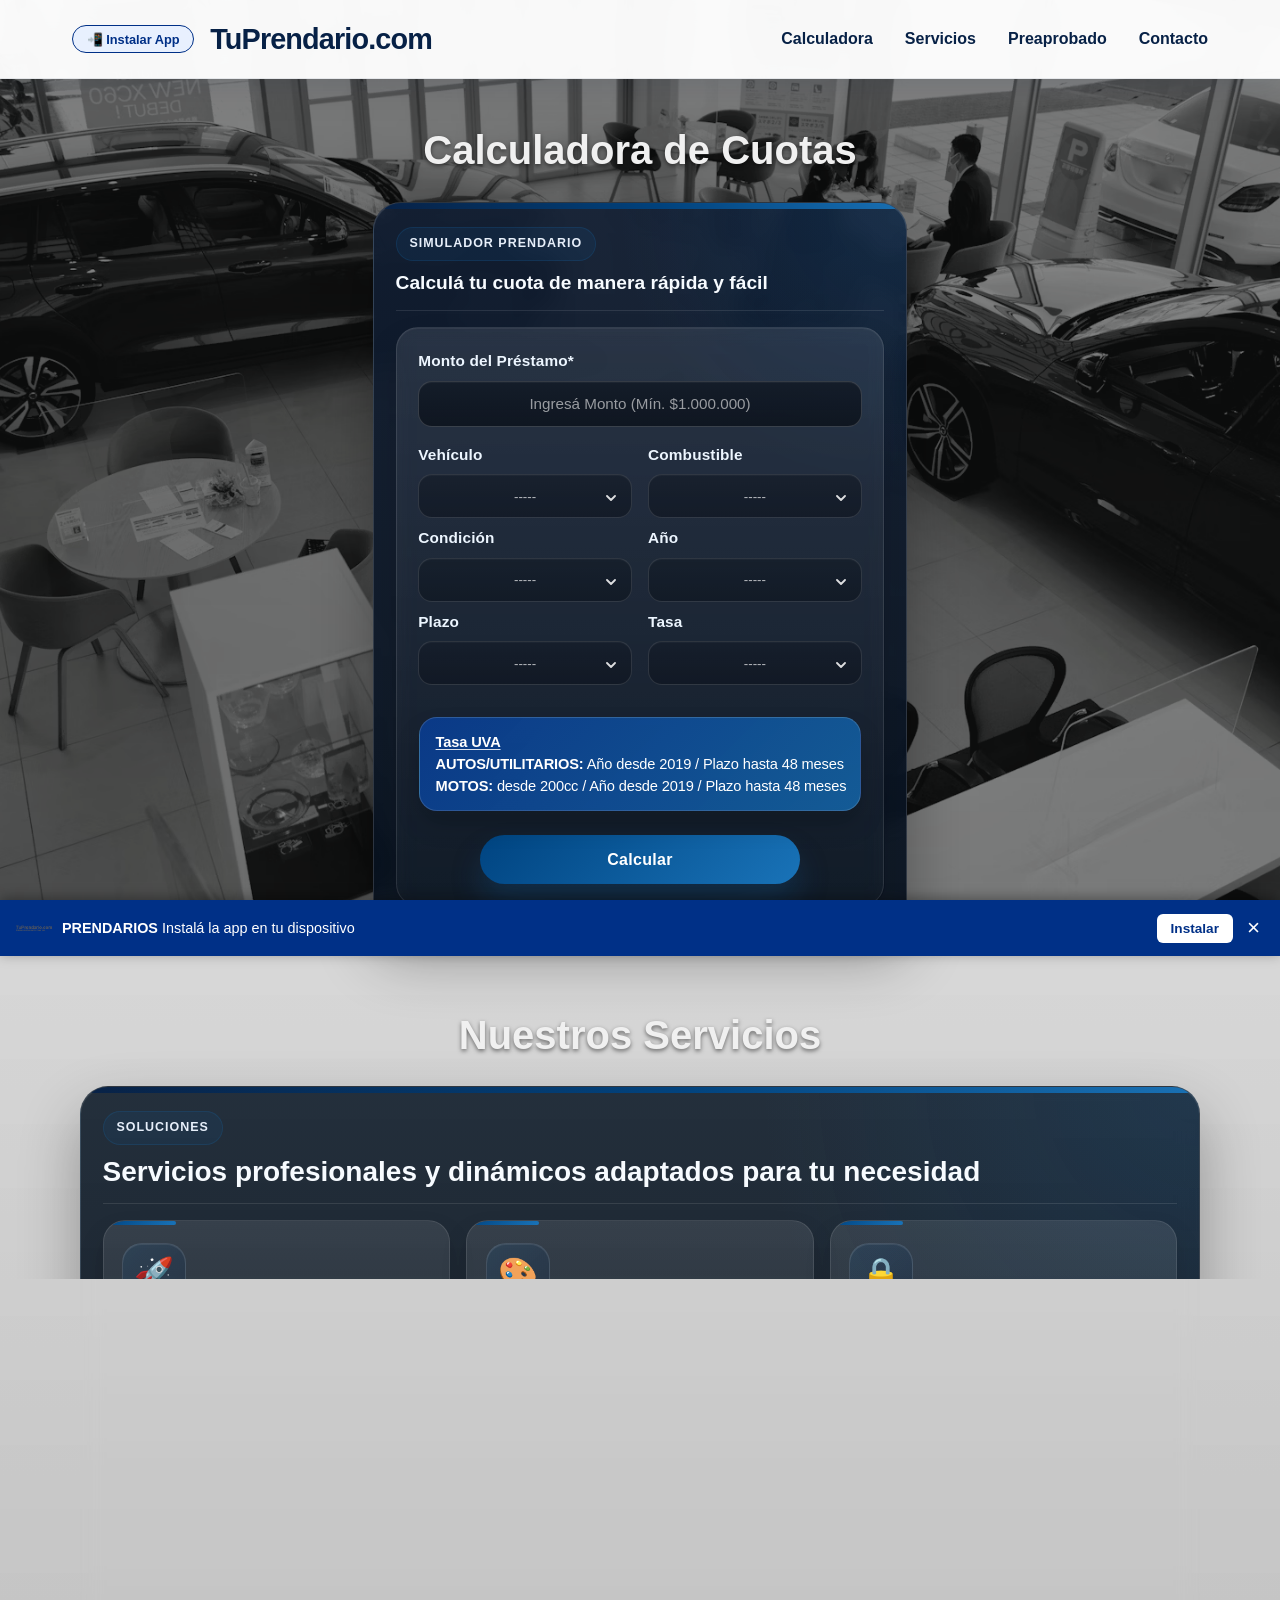
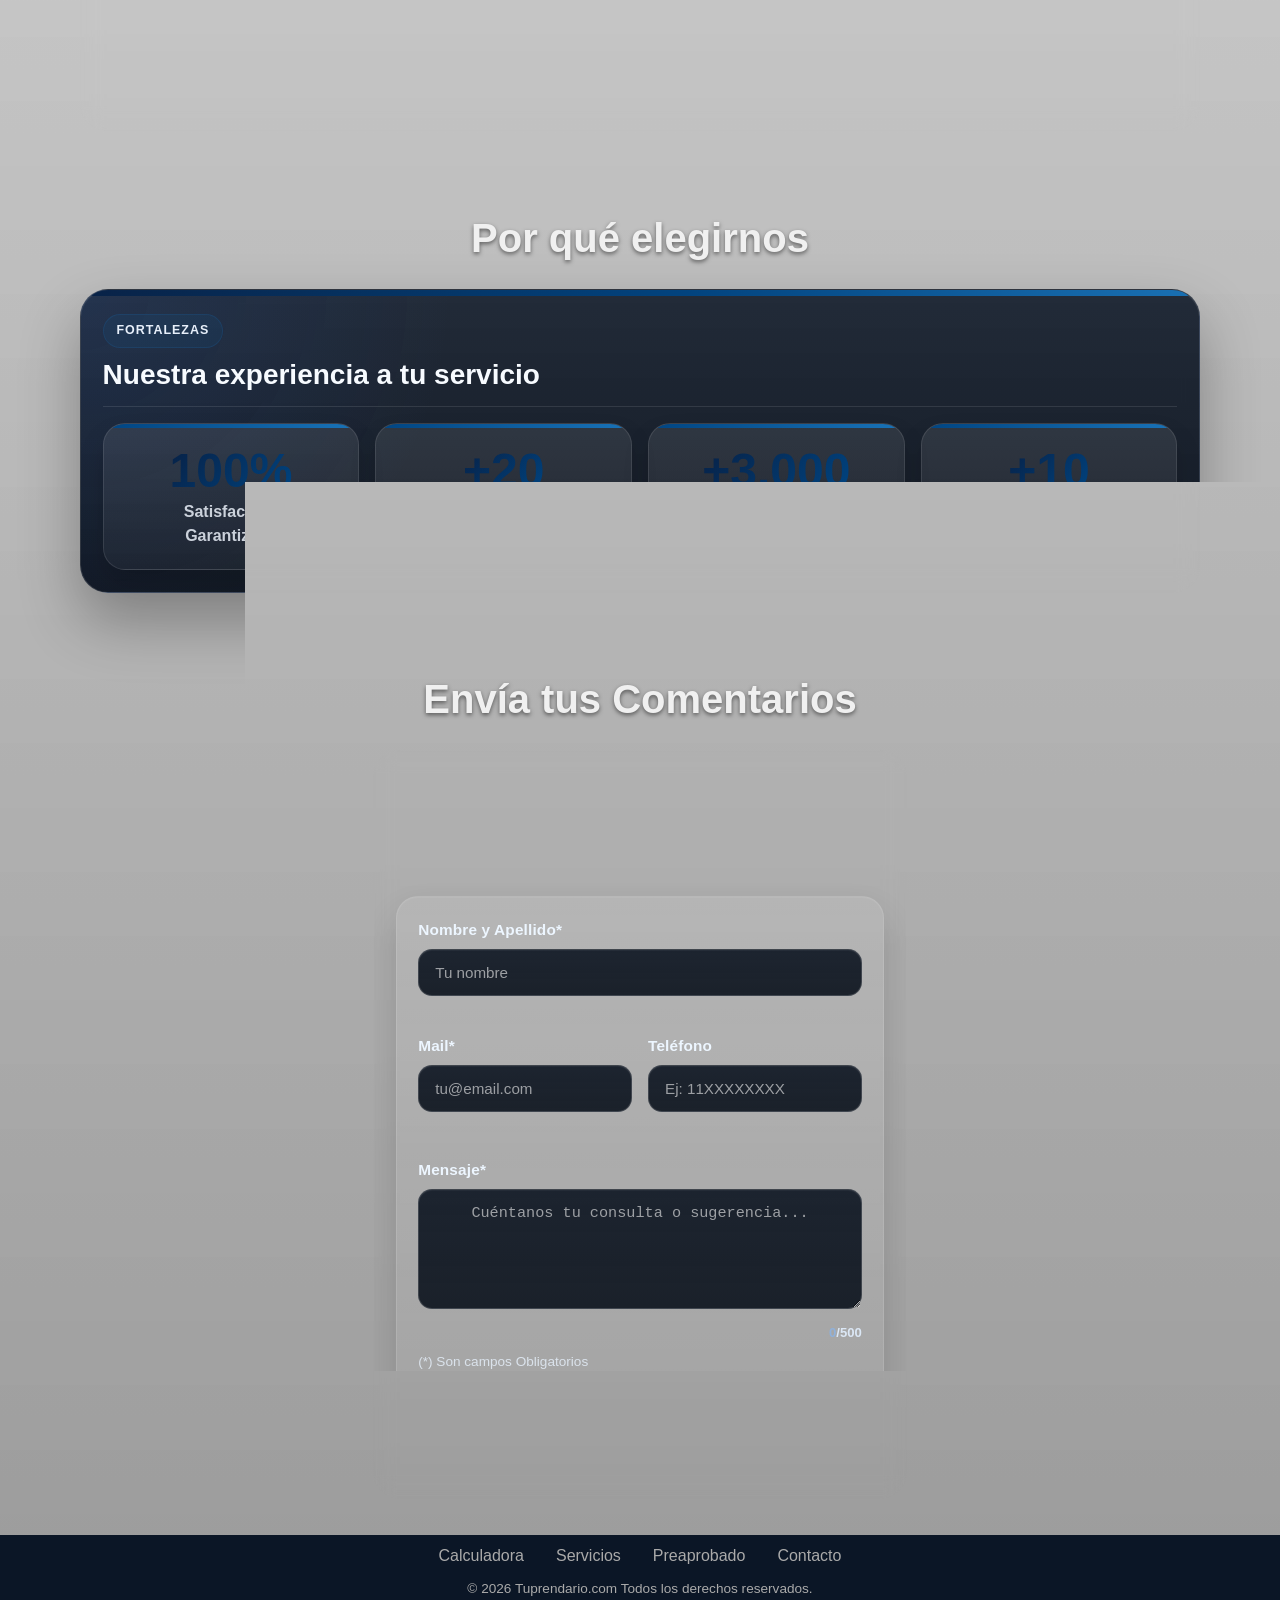
==== commit 5a549571: "fix: PWA install - iconos 192x192 y 512x512 correctos, prompt directo sin modal" ====
--- a/index.html
+++ b/index.html
@@ -1,1567 +1,140 @@
-<!DOCTYPE html>
-<html lang="es">
+﻿<!DOCTYPE html>
+<html lang="es-AR" prefix="og: https://ogp.me/ns#">
 <head>
 	<meta charset="UTF-8">
 	<meta name="viewport" content="width=device-width, initial-scale=1.0">
-	<meta name="description" content="Secciones Servicios y Contacto">
-	<title>Secciones | Servicios y Contacto</title>
-	<style>
-		/* =========================================
-		   1. VARIABLES & RESET
-		   ========================================= */
-		:root {
-			/* Colores de marca */
-			--color-primary: #072146;
-			--color-secondary: #004481;
-			--color-text: #333;
-			--color-light: #f8f9fa;
-			--color-border: #e0e0e0;
-			--color-accent: #1973b8;
-			--color-accent-soft: #5bbeff;
-			--color-valid: #4f9366;
-			--color-valid-soft: rgba(79, 147, 102, 0.16);
-			--color-valid-ring: rgba(79, 147, 102, 0.2);
-			
-			/* Gradientes y Fondos */
-			--gradient-brand: linear-gradient(135deg, var(--color-primary), var(--color-secondary));
-			--panel-radial: radial-gradient(circle at center, rgba(255, 255, 255, 0) 0%, rgba(255, 255, 255, 0.1) 100%);
-			--bg-inputs: rgba(15, 25, 39, 0.9);
-			--corporate-line: linear-gradient(90deg, #072146, #004481 54%, #1973b8);
-			--corporate-line-soft: linear-gradient(135deg, #004481, #1973b8);
-			--corporate-tint: rgba(0, 68, 129, 0.16);
-			--corporate-tint-strong: rgba(25, 115, 184, 0.22);
-			--corporate-text-soft: rgba(226, 235, 245, 0.78);
-			
-			/* Modal Variables */
-			--modal-bg: #0f1c2d;
-			--modal-border: rgba(255, 255, 255, 0.1);
-			--modal-shadow: 0 25px 55px rgba(0, 0, 0, 0.45);
-			--modal-foreground: #f5f5f5;
-			--modal-label-color: #dbe7f5;
-			--modal-input-border: rgba(255, 255, 255, 0.2);
-			--modal-input-bg: #0f1c2d;
-			--modal-accent: var(--color-secondary);
-			--modal-toast-border: rgba(93, 135, 196, 0.32);
-			--panel-wide-max-width: 1120px;
-			--layout-inline-padding: 2rem;
-
-			/* Otros */
-			--transition: all 0.3s ease;
-			--header-height: 52px;
-		}
-
-		* {
-			margin: 0;
-			padding: 0;
-			box-sizing: border-box;
-		}
-
-		html, body {
-			font-family: 'Segoe UI', Tahoma, Geneva, Verdana, sans-serif;
-			line-height: 1.6;
-			color: var(--color-text);
-			background:
-					linear-gradient(180deg, rgba(0, 0, 0, 0.18), rgba(0, 0, 0, 0.08) 28%, rgba(0, 0, 0, 0.22)),
-				url('[data-uri]') top center / cover fixed no-repeat;
-			min-height: 100vh;
-			width: 100%;
-			overflow-x: hidden; /* Prevenir scroll horizontal accidental */
-			scroll-behavior: smooth;
-		}
-
-		/* Ocultar scrollbar en general pero permitir scroll */
-		html::-webkit-scrollbar,
-		body::-webkit-scrollbar {
-			display: none;
-		}
-		html, body {
-			scrollbar-width: none;
-		}
-
-		/* =========================================
-		   2. LAYOUT & HEADER
-		   ========================================= */
-		body {
-			padding-top: var(--header-height);
-		}
-
-		header {
-			background: rgba(255, 255, 255, 0.96);
-			box-shadow: 0 10px 24px rgba(7, 33, 70, 0.08);
-			border-bottom: 1px solid rgba(7, 33, 70, 0.08);
-			backdrop-filter: blur(14px);
-			position: fixed;
-			top: 0;
-			left: 0;
-			right: 0;
-			z-index: 1000; /* Header por debajo del modal (99999) */
-			height: auto;
-		}
-
-		nav {
-			display: flex;
-			align-items: center;
-			justify-content: space-between;
-			padding: 1rem 2rem;
-			max-width: 1200px;
-			margin: 0 auto;
-			flex-wrap: wrap; 
-			gap: 1rem;
-		}
-
-		/* Logo */
-		.logo {
-			font-size: 1.8rem;
-			font-weight: 700;
-			color: var(--color-primary);
-			letter-spacing: -0.03em;
-			order: 1;
-		}
-
-		/* Menú de Navegación */
-		nav ul {
-			list-style: none;
-			display: flex;
-			gap: 2rem;
-			margin-left: auto;
-			align-items: center;
-			order: 2;
-		}
-
-		nav a {
-			color: var(--color-primary);
-			text-decoration: none;
-			font-weight: 600;
-			transition: var(--transition);
-			position: relative;
-		}
-		nav a:hover {
-			color: var(--color-secondary);
-		}
-
-		nav a::after {
-			content: '';
-			position: absolute;
-			width: 0;
-			height: 3px;
-			bottom: -5px;
-			left: 0;
-			background: var(--corporate-line-soft);
-			border-radius: 999px;
-			transition: var(--transition);
-		}
-
-		nav a:hover::after {
-			width: 100%;
-		}
-
-		main {
-			max-width: 1200px;
-			margin: 0 auto;
-			padding: 2.5rem 2rem 0 2rem; /* padding-bottom: 0 */
-		}
-
-		section {
-			margin-bottom: 2rem;
-			animation: fadeIn 0.8s ease;
-		}
-
-		/* Ensure anchored sections clear the fixed header */
-		section {
-			scroll-margin-top: calc(var(--header-height) + 2.5rem);
-		}
-
-		h2 {
-			font-size: clamp(1.5rem, 4vw, 2.5rem);
-			margin-bottom: 2rem;
-			color: #f0f0f0;
-			text-align: center;
-			text-shadow: 0 2px 4px rgba(0,0,0,0.5);
-		}
-
-		/* =========================================
-		   3. COMPONENTES: TARJETAS (Servicios & Features)
-		   ========================================= */
-		.section-panel {
-			width: min(100%, var(--panel-wide-max-width));
-			margin: 0 auto;
-			padding: 1.35rem;
-			border-radius: 28px;
-			position: relative;
-			overflow: hidden;
-			border: 1px solid rgba(255,255,255,0.12);
-			box-shadow: 0 28px 60px rgba(0,0,0,0.3), inset 0 1px 0 rgba(255,255,255,0.06);
-			backdrop-filter: blur(10px);
-			container-type: inline-size;
-		}
-		.section-panel::before {
-			content: '';
-			position: absolute;
-			inset: 0 0 auto 0;
-			height: 6px;
-			pointer-events: none;
-			opacity: 0.96;
-		}
-		.panel-servicios {
-			background:
-				radial-gradient(circle at top right, rgba(20, 100, 165, 0.16), transparent 34%),
-				linear-gradient(180deg, rgba(16, 29, 43, 0.9), rgba(8, 16, 26, 0.94));
-		}
-		.panel-servicios::before {
-			background: var(--corporate-line);
-		}
-		.panel-metricas {
-			background:
-				radial-gradient(circle at top left, rgba(45, 91, 175, 0.18), transparent 32%),
-				linear-gradient(180deg, rgba(17, 27, 42, 0.9), rgba(9, 16, 27, 0.95));
-		}
-		.panel-metricas::before {
-			background: var(--corporate-line);
-		}
-		.card, .feature {
-			transition: transform 0.25s ease, border-color 0.25s ease, box-shadow 0.25s ease;
-			position: relative;
-			overflow: hidden;
-		}
-		
-		.card:hover, .feature:hover {
-			transform: translateY(-5px);
-			border-color: var(--corporate-tint-strong);
-			box-shadow: 0 22px 34px rgba(0,0,0,0.24);
-		}
-
-		/* Contenedor unificado para Servicios y Características */
-		.cards-container, 
-		.features {
-			display: grid;
-			gap: 1rem;
-			padding: 0;
-			border-radius: 0;
-		}
-		.cards-container {
-			grid-template-columns: repeat(3, minmax(0, 1fr));
-		}
-		.features {
-			grid-template-columns: repeat(4, minmax(0, 1fr));
-		}
-
-		/* Estilos específicos Card (Servicios) */
-		.card {
-			background: linear-gradient(180deg, rgba(255,255,255,0.1), rgba(255,255,255,0.045));
-			border-radius: 22px;
-			padding: 1.35rem 1.15rem;
-			box-shadow: 0 14px 24px rgba(0, 0, 0, 0.18);
-			border: 1px solid rgba(255,255,255,0.1);
-			text-align: left;
-			display: flex;
-			flex-direction: column;
-			min-height: 100%;
-		}
-		.card::before {
-			content: '';
-			position: absolute;
-			inset: 0 auto auto 0;
-			width: 72px;
-			height: 4px;
-			background: var(--corporate-line-soft);
-			border-radius: 999px;
-		}
-
-		.card-icon {
-			font-size: 2rem;
-			width: 64px;
-			height: 64px;
-			border-radius: 20px;
-			display: grid;
-			place-items: center;
-			margin-bottom: 1rem;
-			align-self: flex-start;
-			background: linear-gradient(135deg, rgba(20, 100, 165, 0.14), rgba(7, 33, 70, 0.24));
-			border: 1px solid rgba(255,255,255,0.12);
-			box-shadow: inset 0 1px 0 rgba(255,255,255,0.08);
-		}
-
-		.card h3 {
-			color: #f7fbff;
-			margin-bottom: 0.55rem;
-			text-align: left;
-			font-size: 1.05rem;
-		}
-
-		.card p {
-			color: rgba(236, 245, 255, 0.76);
-			font-size: 0.95rem;
-			line-height: 1.65;
-			text-align: left;
-		}
-
-		/* Estilos específicos Feature (Por qué elegirnos) */
-		.feature {
-			background: linear-gradient(180deg, rgba(255,255,255,0.095), rgba(255,255,255,0.04));
-			border-radius: 22px;
-			padding: 1.4rem 1rem;
-			border: 1px solid rgba(255,255,255,0.1);
-			box-shadow: 0 14px 24px rgba(0,0,0,0.18);
-			text-align: center;
-			display: grid;
-			align-content: center;
-			justify-items: center;
-			min-height: 100%;
-		}
-		.feature::before {
-			content: '';
-			position: absolute;
-			inset: 0 0 auto 0;
-			height: 4px;
-			background: var(--corporate-line-soft);
-		}
-
-		.feature-number {
-			font-size: clamp(2.2rem, 5vw, 3rem);
-			font-weight: 800;
-			background: var(--gradient-brand);
-			-webkit-background-clip: text;
-			-webkit-text-fill-color: transparent;
-			background-clip: text;
-			margin-bottom: 0.35rem;
-			line-height: 1;
-		}
-
-		.feature p {
-			color: rgba(240, 247, 255, 0.82);
-			font-weight: 600;
-			line-height: 1.45;
-			max-width: 16ch;
-		}
-
-		/* =========================================
-		   4. COMPONENTES: FORMULARIOS (Calculadora y Contacto)
-		   ========================================= */
-		
-		/* Contenedor estilo "Panel de Control" moderno */
-		.calculadora-container {
-			width: min(100%, clamp(320px, calc(30vw + 150px), 760px));
-			container-type: inline-size;
-			margin: 0 auto;
-			padding: 1.35rem;
-			border-radius: 28px;
-			box-shadow: 0 28px 60px rgba(0,0,0,0.32), inset 0 1px 0 rgba(255,255,255,0.08);
-			border: 1px solid rgba(255,255,255,0.14);
-			position: relative;
-			overflow: hidden;
-			backdrop-filter: blur(10px);
-		}
-		.calculadora-container::before {
-			content: '';
-			position: absolute;
-			inset: 0 0 auto 0;
-			height: 6px;
-			background: var(--corporate-line);
-			opacity: 0.95;
-			pointer-events: none;
-		}
-		.panel-calculadora {
-			background:
-				radial-gradient(circle at top right, rgba(20, 100, 165, 0.16), transparent 32%),
-				linear-gradient(180deg, rgba(18, 31, 52, 0.9), rgba(8, 18, 31, 0.95));
-		}
-		.panel-contacto {
-			background:
-				radial-gradient(circle at top left, rgba(45, 91, 175, 0.14), transparent 34%),
-				linear-gradient(180deg, rgba(18, 30, 48, 0.9), rgba(8, 15, 25, 0.95));
-		}
-		.panel-contacto::before {
-			background: var(--corporate-line);
-		}
-
-		.panel-encabezado {
-			display: grid;
-			gap: 0.75rem;
-			margin-bottom: 1rem;
-			padding: 0.15rem 0 1rem;
-			border-bottom: 1px solid rgba(255,255,255,0.1);
-		}
-		.panel-encabezado__etiqueta {
-			display: inline-flex;
-			align-items: center;
-			justify-content: center;
-			justify-self: start;
-			padding: 0.38rem 0.8rem;
-			border-radius: 999px;
-			background: rgba(20, 100, 165, 0.12);
-			border: 1px solid rgba(20, 100, 165, 0.22);
-			color: #e7effa;
-			font-size: 0.78rem;
-			font-weight: 700;
-			letter-spacing: 0.08em;
-			text-transform: uppercase;
-		}
-		.panel-contacto .panel-encabezado__etiqueta {
-			background: rgba(7, 33, 70, 0.22);
-			border-color: rgba(93, 135, 196, 0.24);
-			color: #e7effa;
-		}
-		.panel-encabezado__titulo {
-			margin: 0;
-			color: #f7fbff;
-			font-size: clamp(1.2rem, 3.6cqi, 1.75rem);
-			line-height: 1.08;
-		}
-		.panel-encabezado__texto {
-			margin: 0;
-			color: rgba(236, 245, 255, 0.76);
-			font-size: 0.95rem;
-			line-height: 1.5;
-			max-width: 60ch;
-		}
-		.panel-encabezado__chips {
-			display: flex;
-			flex-wrap: wrap;
-			gap: 0.55rem;
-		}
-		.panel-encabezado__chip {
-			padding: 0.45rem 0.8rem;
-			border-radius: 999px;
-			background: rgba(255,255,255,0.06);
-			border: 1px solid rgba(255,255,255,0.08);
-			color: var(--color-accent-soft);
-			font-size: 0.82rem;
-			font-weight: 600;
-		}
-
-		/* Formularios (Calculadora y Contacto) - estilos compartidos */
-		.calculadora-container form#formCalculadora,
-		#contacto form#formularioContacto {
-			background: linear-gradient(180deg, rgba(255,255,255,0.1), rgba(255,255,255,0.04));
-			padding: 1.35rem;
-			border-radius: 22px;
-			box-sizing: border-box;
-			border: 1px solid rgba(255,255,255,0.1);
-			box-shadow: inset 0 1px 0 rgba(255,255,255,0.05), 0 18px 34px rgba(0,0,0,0.14);
-			backdrop-filter: blur(8px);
-		}
-
-		/* Inputs y Selects Unificados */
-		.calculadora-container input,
-		.calculadora-container select,
-		.calculadora-container textarea,
-		#contacto input,
-		#contacto select,
-		#contacto textarea {
-			width: 100%; /* Ocupar todo el ancho disponible del contenedor padre */
-			padding: 0.85rem 1rem;
-			margin-bottom: 1rem;
-			border: 1px solid rgba(255,255,255,0.16);
-			border-radius: 14px;
-			font-size: clamp(0.85rem, 1.4vw, 0.95rem); /* Disminuido levemente más */
-			background: linear-gradient(180deg, rgba(20, 28, 40, 0.95), rgba(14, 21, 31, 0.92));
-			color: #f4f4f4;
-			transition: border-color 0.3s, box-shadow 0.3s, transform 0.2s, background-color 0.2s;
-			text-align: center; /* Centrado para estética de calculadora */
-			box-shadow: inset 0 1px 0 rgba(255,255,255,0.04);
-		}
-		#contacto input,
-		#contacto select,
-		#contacto textarea {
-			text-align: left;
-		}
-		.calculadora-container input:hover,
-		.calculadora-container select:hover,
-		.calculadora-container textarea:hover,
-		#contacto input:hover,
-		#contacto select:hover,
-		#contacto textarea:hover {
-			border-color: rgba(255,255,255,0.28);
-		}
-
-		/* Asegurar que todos los campos del formulario de contacto
-		   (excepto #nombre) usen el mismo font-size que el campo
-		   "Nombre y Apellido" sin modificar ese campo directamente. */
-		#formularioContacto input:not(#nombre),
-		#formularioContacto select,
-		#formularioContacto textarea {
-			font-size: clamp(0.85rem, 1.4vw, 0.95rem);
-		}
-
-		/* Alinear sólo el texto que ingresa el usuario en el textarea del contacto a la izquierda,
-		   manteniendo el placeholder centrado visualmente. No modificar otros estilos. */
-		#contacto textarea { text-align: left; }
-		#contacto textarea::placeholder { text-align: center; }
-		#contacto textarea::-webkit-input-placeholder { text-align: center; }
-		#contacto textarea::-moz-placeholder { text-align: center; }
-		#contacto textarea:-ms-input-placeholder { text-align: center; }
-
-		/* Reduce espacio vertical entre textarea (mensaje) y su contador en el formulario de contacto */
-		#contacto textarea { margin-bottom: 0.0rem; }
-		#contacto .contador-caracteres { margin-top: 0.0rem; }
-
-		/* Placeholder styling */
-		::placeholder {
-			color: rgba(244, 244, 244, 0.6);
-			opacity: 1;
-		}
-
-		/* Focus states */
-		input:focus, select:focus, textarea:focus {
-			outline: none;
-			border-color: rgba(77, 123, 189, 0.85);
-			box-shadow: 0 0 0 4px rgba(20, 100, 165, 0.18);
-			transform: translateY(-1px);
-		}
-
-		/* Labels generales */
-		label {
-			display: block;
-			color: #edf6ff;
-			font-weight: 600;
-			margin-bottom: 0.42rem;
-			font-size: 0.96rem;
-			letter-spacing: 0.01em;
-			text-align: left;
-			width: 100%;
-		}
-		.grupo-formulario {
-			position: relative;
-		}
-
-		.opcional-label {
-			font-weight: normal;
-			font-size: 0.85em;
-			opacity: 0.8;
-			margin-left: 0.3rem;
-		}
-
-		/* Botones Principales (Calcular y Enviar) */
-		.boton-calcular,
-		.boton-enviar {
-			background: var(--corporate-line-soft);
-			color: white;
-			font-weight: 700;
-			font-size: 1rem;
-			border: none;
-			border-radius: 999px;
-			padding: 0.95rem 2rem;
-			cursor: pointer;
-			transition: transform 0.2s, box-shadow 0.2s;
-			display: block;
-			margin: 1.5rem auto 0;
-			width: min(100%, 320px);
-			box-shadow: 0 18px 30px rgba(20, 100, 165, 0.25);
-			letter-spacing: 0.02em;
-		}
-
-		.boton-calcular:hover:not(:disabled),
-		.boton-enviar:hover:not(:disabled) {
-			transform: translateY(-2px);
-			box-shadow: 0 22px 34px rgba(20, 100, 165, 0.32);
-		}
-
-		.boton-calcular:disabled,
-		.boton-enviar:disabled {
-			background: #a0a0a0;
-			cursor: not-allowed;
-			transform: none;
-			box-shadow: none;
-		}
-
-		/* Layout de Campos Dobles (Grid System simple) */
-		.campos-dobles, 
-		.grupo-formulario--doble {
-			display: grid;
-			grid-template-columns: 1fr 1fr;
-			gap: 1rem;
-			width: 100%;
-			margin-bottom: 0.5rem;
-		}
-		
-		/* Wrapper para selects/inputs internos */
-		.campos-dobles > div,
-		.grupo-formulario--doble > div {
-			display: flex;
-			flex-direction: column;
-		}
-
-		/* Textarea específico */
-		.calculadora-container textarea {
-			resize: vertical;
-			min-height: 120px;
-		    text-align: left;
-		}
-
-		/* Mensajes de Error y Éxito */
-		.mensaje-error {
-			color: #ff6b6b;
-			font-size: 0.9rem;
-			font-weight: 600;
-			min-height: 1.4rem;
-			margin-top: -0.8rem;
-			margin-bottom: 0.8rem;
-			text-align: left;
-			visibility: hidden;
-		}
-		.mensaje-error.visible {
-			visibility: visible;
-		}
-
-		.mensaje-exito {
-			background: linear-gradient(135deg, rgba(20, 100, 165, 0.16), rgba(11, 59, 140, 0.14));
-			color: #eaf2fb;
-			padding: 1rem;
-			border-radius: 16px;
-			margin-bottom: 1.5rem;
-			display: none;
-			border: 1px solid rgba(93, 135, 196, 0.24);
-			text-align: center;
-			font-weight: 600;
-			box-shadow: 0 14px 26px rgba(0,0,0,0.14);
-		}
-		.mensaje-exito.visible {
-			display: block;
-			animation: slideIn 0.3s ease;
-		}
-		.mensaje-exito.is-error {
-			background: linear-gradient(135deg, rgba(120, 24, 24, 0.94), rgba(159, 45, 45, 0.9));
-			border-color: rgba(255, 167, 167, 0.28);
-			color: #fff3f3;
-		}
-
-		/* Nota sobre campos obligatorios en el formulario de contacto */
-		.nota-obligatorio {
-			font-size: 0.85rem;
-			color: rgba(233, 244, 255, 0.78);
-			margin-top: 0.45rem;
-			text-align: left;
-		}
-
-		/* Inputs con Checkbox (Términos) */
-		.grupo-checkbox {
-			display: flex;
-			align-items: center;
-			justify-content: center;
-			gap: 0.5rem;
-			margin: 1rem 0;
-			cursor: pointer;
-		}
-		
-		/* Necesario un selector fuerte para evitar el width: 100% de los inputs generales */
-		.calculadora-container input[type="checkbox"] {
-			width: auto;
-			margin: 0;
-			transform: scale(1.2);
-		}
-		.grupo-checkbox span {
-			background: var(--corporate-line-soft);
-			color: white;
-			padding: 0.25rem 0.75rem;
-			border-radius: 20px;
-			font-size: 0.9rem;
-			font-weight: 600;
-			box-shadow: 0 8px 16px rgba(7, 33, 70, 0.16);
-		}
-
-		/* Estados de Input Valido */
-		form input.input-con-valor,
-		form select.select-con-valor {
-			background: linear-gradient(180deg, rgba(25, 40, 31, 0.96), rgba(19, 32, 24, 0.93));
-			border-color: var(--color-valid);
-			box-shadow: inset 0 1px 0 rgba(255,255,255,0.04), 0 0 0 1px rgba(79, 147, 102, 0.18);
-		}
-		form input.input-con-valor:hover,
-		form select.select-con-valor:hover {
-			border-color: var(--color-valid);
-		}
-		form input.input-con-valor:focus,
-		form select.select-con-valor:focus {
-			border-color: var(--color-valid);
-			box-shadow: 0 0 0 4px var(--color-valid-ring), inset 0 1px 0 rgba(255,255,255,0.04);
-		}
-		
-		/* Select Option Styling */
-		.calculadora-container select {
-			/* Igualar el tamaño de fuente del select (texto visible como "Opciones")
-			   al mismo clamp usado por los inputs para coherencia visual */
-			font-size: clamp(0.85rem, 1.4vw, 0.95rem);
-			color: #f4f4f4;
-		}
-
-		/* Custom select visual wrapper to control dropdown width precisely */
-		.calculadora-container .custom-select {
-			position: relative;
-			display: inline-block;
-			width: 100%;
-		}
-		.calculadora-container .custom-select .selected {
-			width: 100%;
-			display: block;
-			padding: 0.85rem 1rem;
-			background: linear-gradient(180deg, rgba(20, 28, 40, 0.95), rgba(14, 21, 31, 0.92));
-			color: #f4f4f4;
-			border: 1px solid rgba(255,255,255,0.16);
-			border-radius: 14px;
-			text-align: center;
-			cursor: pointer;
-			box-sizing: border-box;
-			box-shadow: inset 0 1px 0 rgba(255,255,255,0.04);
-		}
-		.calculadora-container .custom-select .arrow {
-			position: absolute;
-			right: 0.8rem;
-			top: 50%;
-			transform: translateY(-50%);
-			pointer-events: none;
-			width: 1rem;
-			height: 1rem;
-			opacity: 0.9;
-		}
-		.calculadora-container .custom-select .options {
-			position: absolute;
-			top: calc(100% + 6px);
-			left: 0;
-			/* Restar espacio equivalente a la flecha/padding-right usado en selects */
-			width: calc(100% - 2.2rem);
-			max-height: 240px;
-			overflow: auto;
-			background: rgba(18, 25, 36, 0.98);
-			color: #fff;
-			border-radius: 14px;
-			border: 1px solid rgba(255,255,255,0.12);
-			box-shadow: 0 18px 30px rgba(0,0,0,0.3);
-			z-index: 1200;
-			display: none;
-			box-sizing: border-box;
-		}
-		.calculadora-container .custom-select.open .options { display: block; }
-		.calculadora-container .custom-select .options li {
-			padding: 0.5rem 0.75rem;
-			white-space: nowrap;
-			overflow: hidden;
-			text-overflow: ellipsis;
-			cursor: pointer;
-		}
-		.calculadora-container .custom-select .options li:hover {
-			background: rgba(255,255,255,0.06);
-		}
-
-		.calculadora-container select option {
-			background: #333;
-			color: white;
-			font-size: clamp(0.85rem, 1.4vw, 0.95rem); /* Coincide con inputs */
-		}
-
-		/* Frase Info (Tasa UVA, Motos info) */
-		.frase-moto-info {
-			background: linear-gradient(135deg, rgba(11, 59, 140, 0.95), rgba(20, 100, 165, 0.88));
-			color: white;
-			padding: 0.95rem 1rem;
-			border-radius: 18px;
-			margin-top: 1rem;
-			display: grid;
-			gap: 0.28rem;
-			width: 100%;
-			text-align: left;
-			box-shadow: 0 14px 24px rgba(0,0,0,0.18);
-			border: 1px solid rgba(255,255,255,0.14);
-			line-height: 1.2;
-			--frase-info-font: clamp(0.5rem, 1.7cqi, 0.86rem);
-		}
-
-		/* Ajustes finos según el ancho del contenedor */
-		@container (max-width: 540px) {
-			.frase-moto-info { --frase-info-font: clamp(0.48rem, 1.9cqi, 0.8rem); }
-		}
-		@container (max-width: 420px) {
-			.frase-moto-info { --frase-info-font: clamp(0.46rem, 1.8cqi, 0.72rem); }
-		}
-		@container (max-width: 340px) {
-			.frase-moto-info { --frase-info-font: 0.44rem; }
-		}
-
-		.frase-line {
-			display: block;
-			width: 100%;
-			min-width: 0;
-			white-space: nowrap;
-			font-size: var(--frase-info-font);
-			line-height: 1.2;
-			letter-spacing: -0.01em;
-		}
-		.frase-line--title {
-			font-size: var(--frase-info-font);
-		}
-
-		/* Título "Tasa UVA" dentro del recuadro: ligeramente más destacado */
-		.frase-line--title b {
-			display: inline-block;
-			font-size: inherit;
-			line-height: 1.1;
-			text-decoration: underline;
-			text-decoration-thickness: 1px;
-			text-underline-offset: 0.12rem;
-			text-decoration-color: rgba(255,255,255,0.85);
-		}
-
-		/* Asegurar que los <b> posteriores mantengan peso pero usen el mismo tamaño que el contenedor */
-		.frase-moto-info b {
-			font-weight: 700;
-			font-size: inherit;
-			line-height: 1.1;
-		}
-
-		@container (max-width: 420px) {
-			.frase-line--title b { font-size: inherit; }
-			.frase-moto-info b { font-size: inherit; }
-		}
-
-		/* Resultado Cuota */
-		.resultado-stack {
-			position: relative;
-			text-align: center;
-			margin-top: 1rem;
-		}
-		#resultadoCuota {
-			position: absolute;
-			top: 0;
-			left: 0;
-			right: 0;
-			background: linear-gradient(180deg, rgba(4, 10, 18, 0.98), rgba(11, 21, 35, 0.96));
-			color: #fff;
-			padding: 1.5rem;
-			border-radius: 22px;
-			border: 1px solid rgba(255,255,255,0.12);
-			/* eliminar margin-top porque ahora es absolute */
-			width: 100%;
-			text-align: center;
-			display: none;
-			box-shadow: 0 22px 42px rgba(0,0,0,0.34);
-			z-index: 20;
-		}
-		#resultadoCuota.resultado-visible {
-			display: block;
-			animation: fadeIn 0.5s;
-		}
-
-		.resultado-cuota-total {
-			background: var(--corporate-line-soft);
-			color: #ffffff;
-			font-weight: 800;
-			font-size: 1.4rem;
-			padding: 0.55rem 1rem;
-			border-radius: 999px;
-			margin-bottom: 0.5rem;
-			display: inline-block;
-			box-shadow: 0 10px 20px rgba(20, 100, 165, 0.22);
-		}
-		#contacto .contador-caracteres {
-			display: flex;
-			justify-content: flex-end;
-			font-size: 0.82rem;
-			font-weight: 700;
-			color: #dbe7f5;
-			margin-top: 0.35rem;
-		}
-		#contacto #contadorCaracteres {
-			color: #8fb1db;
-		}
-
-		.resultado-cuota-leyenda {
-			font-size: clamp(0.75rem, 1.0vw, 0.9rem);
-			line-height: 1.2;
-			margin: 0.4rem 0;
-			/* Forzar máximo de dos líneas y añadir ellipsis si excede */
-			display: -webkit-box;
-			-webkit-line-clamp: 2;
-			line-clamp: 2;
-			-webkit-box-orient: vertical;
-			overflow: hidden;
-			text-overflow: ellipsis;
-		}
-
-		.resultado-preaprobado {
-			background: rgba(255,255,255,0.94);
-			color: #072146;
-			border: none;
-			padding: 0.5rem 1.5rem;
-			border-radius: 20px;
-			font-weight: 700;
-			margin-top: 1rem;
-			cursor: pointer;
-			transition: transform 0.2s;
-		}
-		.resultado-preaprobado:hover {
-			transform: scale(1.05);
-			background: #f0f0f0;
-		}
-
-		/* =========================================
-		   5. COMPONENTE: MODAL PREAPROBADO
-		   ========================================= */
-		.modal-preaprobado {
-			position: absolute;
-			top: calc(100% + 1.35rem);
-			left: 50%;
-			width: 100%;
-			height: auto;
-			padding: 0;
-			margin-top: 0;
-			background: none;
-			backdrop-filter: none;
-			transform: translateX(-50%);
-			z-index: 120;
-			display: none;
-			overflow: visible;
-			isolation: isolate;
-		}
-
-		.modal-preaprobado[aria-hidden="false"] {
-			display: block;
-		}
-
-		.modal-preaprobado__overlay {
-			display: block;
-			position: absolute;
-			top: -1rem;
-			bottom: -1rem;
-			left: 50%;
-			width: min(calc(100vw - (2 * var(--layout-inline-padding))), var(--panel-wide-max-width));
-			transform: translateX(-50%);
-			background: linear-gradient(180deg, rgba(226, 232, 239, 0.2), rgba(214, 221, 230, 0.24));
-			border-radius: 28px;
-			border-top: none;
-			border-bottom: 1px solid rgba(7, 33, 70, 0.04);
-			box-shadow: 0 16px 30px rgba(7, 33, 70, 0.06);
-			z-index: 0;
-		}
-
-		.modal-preaprobado__content {
-			background: linear-gradient(180deg, rgba(15, 28, 45, 0.98), rgba(8, 17, 29, 0.98));
-			width: 100%;
-			max-height: var(--modal-preaprobado-max-height, none);
-			overflow: hidden auto; /* Scroll interno */
-			border-radius: 24px;
-			border: 1px solid var(--modal-border);
-			box-shadow: 0 32px 80px rgba(0, 0, 0, 0.5), inset 0 1px 0 rgba(255, 255, 255, 0.06);
-			padding: 1.35rem 1.35rem 1.5rem;
-			position: relative;
-			z-index: 1;
-			color: var(--modal-foreground);
-			isolation: isolate;
-			/* Ocultar scrollbar visualmente en navegadores */
-			scrollbar-width: none; 
-		}
-		.modal-preaprobado__content::before {
-			content: '';
-			position: absolute;
-			inset: 0 0 auto 0;
-			height: 6px;
-			background: var(--corporate-line);
-			opacity: 0.95;
-			pointer-events: none;
-		}
-		.modal-preaprobado__content::-webkit-scrollbar {
-			display: none;
-		}
-		.modal-preaprobado[aria-hidden="false"] .modal-preaprobado__content {
-			animation: modalPreaprobadoIn 0.32s ease;
-		}
-
-		/* Cabecera del Modal */
-		.modal-preaprobado__header {
-			display: flex;
-			justify-content: space-between;
-			align-items: flex-start;
-			gap: 1rem;
-			margin-bottom: 1.25rem;
-			padding: 0.35rem 0 1rem;
-			border-bottom: 1px solid rgba(255,255,255,0.1);
-			position: sticky;
-			top: 0;
-			z-index: 3;
-			background: linear-gradient(180deg, rgba(15, 28, 45, 0.98), rgba(15, 28, 45, 0.9));
-			backdrop-filter: blur(10px);
-		}
-
-		.modal-preaprobado__header h3 {
-			color: #e8f1fb;
-			font-size: clamp(1.45rem, 2vw, 1.8rem);
-			letter-spacing: 0.02em;
-			margin: 0;
-		}
-		.modal-preaprobado__obligatorios {
-			font-size: 0.85rem;
-			color: rgba(255,255,255,0.72);
-			margin-top: 0.35rem;
-		}
-		.modal-preaprobado__close {
-			background: rgba(255,255,255,0.08);
-			border: 1px solid rgba(255,255,255,0.14);
-			color: white;
-			font-size: 1.8rem;
-			line-height: 1;
-			cursor: pointer;
-			opacity: 0.9;
-			transition: transform 0.2s, opacity 0.2s, background-color 0.2s;
-			width: 44px;
-			height: 44px;
-			border-radius: 999px;
-			display: inline-flex;
-			align-items: center;
-			justify-content: center;
-			flex-shrink: 0;
-		}
-		.modal-preaprobado__close:hover {
-			opacity: 1;
-			transform: scale(1.05);
-			background: rgba(20, 100, 165, 0.16);
-		}
-
-		.modal-preaprobado__stack {
-			display: grid;
-			gap: 1rem;
-		}
-
-		/* Secciones internas del modal */
-		.modal-preaprobado__section {
-			margin-bottom: 0;
-			background: linear-gradient(180deg, rgba(255,255,255,0.055), rgba(255,255,255,0.03));
-			padding: 1rem 1rem 1.05rem;
-			border-radius: 16px;
-			border: 1px solid rgba(93, 135, 196, 0.12);
-			box-shadow: inset 0 1px 0 rgba(255,255,255,0.03);
-			transition: border-color 0.2s ease, transform 0.2s ease, background 0.2s ease;
-		}
-		.modal-preaprobado__section:hover {
-			border-color: rgba(93, 135, 196, 0.24);
-			background: linear-gradient(180deg, rgba(255,255,255,0.07), rgba(255,255,255,0.04));
-			transform: translateY(-1px);
-		}
-		.modal-preaprobado__section--extra {
-			border-color: rgba(45, 91, 175, 0.22);
-			background: linear-gradient(180deg, rgba(20, 100, 165, 0.1), rgba(255,255,255,0.035));
-		}
-		.modal-preaprobado__section h4 {
-			color: #dbe7f5;
-			display: flex;
-			align-items: center;
-			gap: 0.55rem;
-			margin-bottom: 1rem;
-			border-bottom: 1px solid rgba(255,255,255,0.1);
-			padding-bottom: 0.6rem;
-			font-size: 0.98rem;
-			letter-spacing: 0.08em;
-			text-transform: uppercase;
-		}
-		.modal-preaprobado__section h4::before {
-			content: '';
-			width: 10px;
-			height: 10px;
-			border-radius: 999px;
-			background: var(--corporate-line-soft);
-			box-shadow: 0 0 0 4px rgba(20, 100, 165, 0.14);
-		}
-
-		/* Campos del Modal */
-		.modal-preaprobado__field {
-			margin-bottom: 1rem;
-		}
-		.modal-preaprobado label {
-			color: var(--modal-label-color);
-			font-size: 0.9rem;
-			font-weight: 600;
-			margin-bottom: 0.38rem;
-		}
-		.modal-preaprobado input,
-		.modal-preaprobado select {
-			text-align: left; /* Inputs normales a la izquierda en modal */
-			background: var(--modal-input-bg);
-			border: 1px solid var(--modal-input-border);
-			border-radius: 12px;
-			box-shadow: inset 0 1px 0 rgba(255,255,255,0.03);
-		}
-		.modal-preaprobado input:focus,
-		.modal-preaprobado select:focus {
-			border-color: rgba(77, 123, 189, 0.82);
-			box-shadow: 0 0 0 4px rgba(20, 100, 165, 0.18), inset 0 1px 0 rgba(255,255,255,0.04);
-		}
-		.modal-preaprobado input[type="file"] {
-			padding: 0.5rem;
-			font-size: 0.85rem;
-		}
-		.modal-preaprobado input[type="file"]::file-selector-button {
-			margin-right: 0.75rem;
-			padding: 0.55rem 0.8rem;
-			border: none;
-			border-radius: 10px;
-			background: linear-gradient(135deg, rgba(20, 100, 165, 0.28), rgba(11, 59, 140, 0.26));
-			color: #eafcff;
-			font-weight: 700;
-			cursor: pointer;
-		}
-		.modal-preaprobado__label-note {
-			color: rgba(255,255,255,0.58);
-			font-size: 0.8rem;
-			font-weight: 500;
-		}
-
-		/* Layout Dual en Modal (Desktop) */
-		.modal-preaprobado__field--dual {
-			display: grid;
-			grid-template-columns: 1fr 1fr;
-			gap: 1rem;
-		}
-
-		/* Opciones Radio (Si/No) style */
-		.modal-preaprobado__option-group {
-			background: linear-gradient(180deg, rgba(0,0,0,0.16), rgba(255,255,255,0.03));
-			padding: 0.85rem;
-			border-radius: 14px;
-			margin-bottom: 0.65rem;
-			border: 1px solid rgba(255,255,255,0.08);
-			container-type: inline-size;
-		}
-		.modal-preaprobado__option-line {
-			display: grid;
-			grid-template-columns: minmax(0, 1fr) auto auto;
-			align-items: center;
-			column-gap: clamp(0.35rem, 2.5cqi, 0.9rem);
-			row-gap: 0;
-		}
-		.modal-preaprobado__option-title {
-			min-width: 0;
-			font-weight: 600;
-			color: white;
-			white-space: nowrap;
-			font-size: clamp(0.72rem, 4.4cqi, 1rem);
-			line-height: 1.1;
-		}
-		.modal-preaprobado__choice {
-			display: inline-flex;
-			align-items: center;
-			justify-content: center;
-			gap: clamp(0.2rem, 1.6cqi, 0.45rem);
-			cursor: pointer;
-			width: auto;
-			margin: 0;
-			padding: clamp(0.32rem, 1.8cqi, 0.45rem) clamp(0.42rem, 2.8cqi, 0.8rem);
-			border-radius: 999px;
-			background: rgba(20, 100, 165, 0.08);
-			border: 1px solid rgba(93, 135, 196, 0.14);
-			font-size: clamp(0.7rem, 4.1cqi, 0.92rem);
-			line-height: 1;
-			white-space: nowrap;
-		}
-		.modal-preaprobado__choice input {
-			width: auto;
-			margin: 0;
-		}
-		.modal-preaprobado__choice span {
-			white-space: nowrap;
-		}
-		.modal-preaprobado__consent {
-			display: flex;
-			align-items: center;
-			gap: 0.75rem;
-			padding: 0.9rem 1rem;
-			border-radius: 14px;
-			background: rgba(20, 100, 165, 0.06);
-			border: 1px solid rgba(93, 135, 196, 0.12);
-		}
-		.modal-preaprobado__consent input {
-			width: auto;
-			margin: 0;
-			transform: scale(1.15);
-		}
-
-		/* Botones de acción del modal */
-		.modal-preaprobado__actions {
-			display: flex;
-			justify-content: flex-end;
-			flex-wrap: wrap;
-			gap: 1rem;
-			margin-top: 0.25rem;
-			padding-top: 1rem;
-			position: sticky;
-			bottom: 0;
-			z-index: 2;
-			background: linear-gradient(180deg, rgba(15, 28, 45, 0), rgba(15, 28, 45, 0.95) 24%, rgba(15, 28, 45, 1));
-		}
-		
-		/* Clases utilitarias de Modal */
-		.is-hidden { display: none !important; }
-		
-		.modal-preaprobado__btn {
-			padding: 0.8rem 1.4rem;
-			border-radius: 999px;
-			border: 1px solid transparent;
-			font-weight: 600;
-			cursor: pointer;
-			min-width: 160px;
-			transition: transform 0.2s ease, box-shadow 0.2s ease, background-color 0.2s ease;
-		}
-		.modal-preaprobado__btn:hover {
-			transform: translateY(-1px);
-		}
-		.modal-preaprobado__btn--primary {
-			background: var(--corporate-line-soft);
-			color: #ffffff;
-			box-shadow: 0 16px 24px rgba(20, 100, 165, 0.22);
-		}
-		.modal-preaprobado__btn--secondary {
-			background-color: rgba(255,255,255,0.08);
-			border-color: rgba(255,255,255,0.14);
-			color: white;
-		}
-
-		/* Toast (Notificación Flotante dentro del modal) */
-		.modal-preaprobado__toast {
-			position: absolute;
-			top: 50%; 
-			left: 50%;
-			transform: translate(-50%, -50%);
-			background: rgba(0, 0, 0, 0.9);
-			color: #fff;
-			padding: 1rem 2rem;
-			border-radius: 8px;
-			z-index: 10;
-			pointer-events: none;
-			opacity: 0;
-			transition: opacity 0.3s;
-			text-align: center;
-		}
-		.modal-preaprobado__toast.is-visible {
-			opacity: 1;
-		}
-
-		#calculadora .calculadora-container.calculadora-container--modal-open {
-			overflow: visible;
-			z-index: 80;
-		}
-
-		#calculadora .calculadora-container.calculadora-container--modal-open::before {
-			height: 28px;
-			border-radius: 28px 28px 0 0;
-			-webkit-mask: linear-gradient(to bottom, #000 0 6px, transparent 6px);
-			mask: linear-gradient(to bottom, #000 0 6px, transparent 6px);
-		}
-
-		@media (min-width: 601px) {
-			#calculadora .calculadora-container.calculadora-container--modal-open {
-				overflow: visible;
-				z-index: 80;
-			}
-
-			#calculadora .calculadora-container.calculadora-container--modal-open::before {
-				height: 28px;
-				border-radius: 28px 28px 0 0;
-				-webkit-mask: linear-gradient(to bottom, #000 0 6px, transparent 6px);
-				mask: linear-gradient(to bottom, #000 0 6px, transparent 6px);
-			}
-
-			.modal-preaprobado {
-				position: absolute;
-				top: calc(100% + 1.35rem);
-				left: 50%;
-				width: 100%;
-				height: auto;
-				padding: 0;
-				margin-top: 0;
-				background: none;
-				backdrop-filter: none;
-				transform: translateX(-50%);
-				z-index: 120;
-				overflow: visible;
-				isolation: isolate;
-			}
-
-			.modal-preaprobado::before {
-				display: none;
-			}
-
-			.modal-preaprobado__overlay {
-				display: block;
-				position: absolute;
-				top: -1rem;
-				bottom: -1rem;
-				left: 50%;
-				width: min(calc(100vw - (2 * var(--layout-inline-padding))), var(--panel-wide-max-width));
-				transform: translateX(-50%);
-				background: linear-gradient(180deg, rgba(226, 232, 239, 0.2), rgba(214, 221, 230, 0.24));
-				border-radius: 28px;
-				border-top: none;
-				border-bottom: 1px solid rgba(7, 33, 70, 0.04);
-				box-shadow: 0 16px 30px rgba(7, 33, 70, 0.06);
-				z-index: 0;
-			}
-
-			.modal-preaprobado[aria-hidden="false"] {
-				display: block;
-			}
-
-			.modal-preaprobado__content {
-				width: 100%;
-				max-height: var(--modal-preaprobado-max-height, none);
-				overflow: hidden auto;
-			}
-
-			.modal-preaprobado__actions {
-				position: sticky;
-				bottom: 0;
-				background: linear-gradient(180deg, rgba(15, 28, 45, 0), rgba(15, 28, 45, 0.95) 24%, rgba(15, 28, 45, 1));
-				padding-top: 1rem;
-			}
-		}
-
-		/* Estilos para modales dinámicos creados por JS (Cilindrada / Potencia) */
-		.js-modal-fondo {
-			position: fixed;
-			top: 0;
-			left: 0;
-			width: 100%;
-			height: 100%;
-			background: rgba(0,0,0,0.6);
-			display: flex;
-			align-items: center;
-			justify-content: center;
-			z-index: 100000; /* por encima de todo */
-		}
-
-		.js-modal {
-			background: var(--modal-bg);
-			color: var(--modal-foreground);
-			padding: 1rem 1.25rem;
-			border-radius: 10px;
-			min-width: 280px;
-			max-width: 92%;
-			box-shadow: var(--modal-shadow);
-			border: 1px solid var(--modal-border);
-			display: flex;
-			flex-direction: column;
-			gap: 0.75rem;
-		}
-
-		.js-modal-label {
-			font-weight: 700;
-			color: var(--modal-label-color);
-		}
-
-		.js-modal-input {
-			padding: 0.6rem 0.8rem;
-			border-radius: 6px;
-			border: 1px solid var(--modal-input-border);
-			background: var(--modal-input-bg);
-			color: var(--modal-foreground);
-			font-size: 1rem;
-			text-align: center;
-		}
-
-		.js-modal-btn {
-			background: var(--modal-accent);
-			color: #ffffff;
-			border: none;
-			padding: 0.6rem 1rem;
-			border-radius: 8px;
-			font-weight: 700;
-			cursor: pointer;
-		}
-
-		/* =========================================
-		   6. MEDIA QUERIES (RESPONSIVE)
-		   ========================================= */
-		
-		/* Footer */
-		footer {
-			background: #0b1626;
-			color: white;
-			height: var(--header-height);
-			padding: 0.75rem 2rem; /* espacio vertical reducido */
-			text-align: center;
-			margin-top: 1.5rem;
-			display: flex;
-			flex-direction: column;
-			align-items: center;
-		}
-
-		.footer-content {
-			width: 100%;
-			max-width: 1200px;
-			display: flex;
-			flex-direction: column;
-			align-items: center;
-			gap: 0; /* eliminar espacio vertical entre nav y copyright */
-		}
-
-		.footer-copy {
-			display: block;
-			font-size: 0.85rem;
-			color: #aaa;
-		}
-
-		/* Reset de márgenes para evitar espacio vertical extra */
-		.footer-links { margin-bottom: 0; }
-		.footer-copy p { margin: 0; padding: 0; line-height: var(--header-height); }
-		.footer-links {
-			display: flex;
-			justify-content: center;
-			gap: 2rem;
-			flex-wrap: wrap;
-			margin-bottom: 0;
-			height: 2rem;
-		}
-		.footer-links a {
-			color: #aaa;
-			text-decoration: none;
-			transition: color 0.2s;
-		}
-		.footer-links a:hover { color: white; }
-
-		/* Animaciones */
-		@keyframes fadeIn {
-			from { opacity: 0; transform: translateY(10px); }
-			to { opacity: 1; transform: translateY(0); }
-		}
-		@keyframes slideIn {
-			from { opacity: 0; transform: translateY(-10px); }
-			to { opacity: 1; transform: translateY(0); }
-		}
-		@keyframes modalPreaprobadoIn {
-			from { opacity: 0; transform: translateY(18px) scale(0.985); }
-			to { opacity: 1; transform: translateY(0) scale(1); }
-		}
-
-		/* Clases JS auxiliares */
-		.vis-hidden { visibility: hidden !important; }
-		.resultado-hidden { display: none !important; }
-
-		/* Responsive Ajustes */
-		@media (max-width: 900px) {
-			nav {
-				justify-content: center;
-				flex-direction: column;
-			}
-			.cards-container {
-				grid-template-columns: repeat(2, minmax(0, 1fr));
-			}
-			.features {
-				grid-template-columns: repeat(2, minmax(0, 1fr));
-			}
-			.logo, nav ul {
-				width: 100%;
-				justify-content: center;
-				text-align: center;
-				margin: 0.25rem 0;
-			}
-			/* Forzar orden en mobile: 1. logo, 2. nav */
-			.logo { order: 1; }
-			nav ul { order: 2; }
-			
-			.campos-dobles, .grupo-formulario--doble {
-				grid-template-columns: 1fr; /* Colapsar a 1 columna */
-				gap: 0.5rem;
-			}
-
-			/* Ajuste de font-size para los campos del formulario de contacto en pantallas <=900px
-			   (no modifica #nombre, que se mantiene como fuente de verdad) */
-			#formularioContacto input:not(#nombre),
-			#formularioContacto select,
-			#formularioContacto textarea {
-				font-size: 0.95rem;
-			}
-		}
-
-		@media (max-width: 600px) {
-			h2 { font-size: 1.8rem; }
-			
-			/* En móviles muy pequeños, ajustar padding del container */
-			.calculadora-container {
-				padding: 1rem;
-			}
-			.section-panel {
-				padding: 1rem;
-			}
-			.panel-encabezado {
-				gap: 0.6rem;
-				padding-bottom: 0.85rem;
-			}
-			.panel-encabezado__chips {
-				gap: 0.45rem;
-			}
-			.panel-encabezado__chip {
-				width: 100%;
-				justify-content: center;
-				text-align: center;
-			}
-			.calculadora-container form#formCalculadora,
-			#contacto form#formularioContacto {
-				padding: 1rem;
-				border-radius: 18px;
-			}
-			
-			/* Cards a ancho completo */
-			.card, .feature {
-				flex: 1 1 100%;
-			}
-			.cards-container,
-			.features {
-				grid-template-columns: 1fr;
-			}
-			
-			.boton-calcular, .boton-enviar {
-				width: 100%; /* Botones full width en móvil */
-			}
-
-			.modal-preaprobado__field--dual {
-				grid-template-columns: 1fr;
-			}
-			.modal-preaprobado__content {
-				padding: 1rem 0.95rem 1.1rem;
-				border-radius: 20px;
-			}
-			.modal-preaprobado__header {
-				align-items: flex-start;
-			}
-			.modal-preaprobado__option-title {
-				min-width: 0;
-			}
-			.modal-preaprobado__actions {
-				justify-content: stretch;
-			}
-			.modal-preaprobado__btn {
-				width: 100%;
-			}
-
-			/* Ajuste de font-size para los campos del formulario de contacto en pantallas <=600px */
-			#formularioContacto input:not(#nombre),
-			#formularioContacto select,
-			#formularioContacto textarea {
-				font-size: 0.9rem;
-			}
-			#contacto .contador-caracteres {
-				justify-content: flex-start;
-			}
-		}
-	</style>
+
+	<!-- SEO Principal -->
+	<title>Calculadora de Cuotas Préstamos Prendarios | TuPrendario.com - Entre Ríos</title>
+	<meta name="description" content="Calculadora de cuotas para préstamos prendarios en Entre Ríos. Simulá tu cuota de auto, moto o camioneta en Gualeguaychú, Concepción del Uruguay, Colón, Rosario del Tala, Basavilbaso, Urdinarrain, Gualeguay y toda la región. ¡Respuesta rápida!">
+	<meta name="keywords" content="calculadora cuotas, calculadora préstamo prendario, calculadora cuotas préstamos, cuotas préstamo auto, préstamo prendario Entre Ríos, calculadora préstamo Gualeguaychú, cuotas préstamo Concepción del Uruguay, préstamo prendario Colón Entre Ríos, calculadora cuotas Rosario del Tala, préstamo auto Basavilbaso, cuotas prendario Urdinarrain, préstamo prendario Gualeguay, calculadora cuotas Galarza, préstamo auto Ceibas, simulador préstamo prendario, calculadora financiamiento auto moto, cuotas auto Entre Ríos, préstamo moto Entre Ríos, financiamiento prendario Argentina, TuPrendario, cuota préstamo camioneta, préstamo UVA auto, tasa 0 porciento auto nuevo, crédito prendario Entre Ríos, préstamo utilitario Entre Ríos">
+	<meta name="author" content="TuPrendario.com">
+	<meta name="robots" content="index, follow, max-snippet:-1, max-image-preview:large, max-video-preview:-1">
+	<meta name="language" content="es-AR">
+	<meta name="geo.region" content="AR-E">
+	<meta name="geo.placename" content="Entre Ríos, Argentina">
+	<meta name="geo.position" content="-32.0845;-60.4893">
+	<meta name="ICBM" content="-32.0845, -60.4893">
+	<meta name="rating" content="general">
+	<meta name="revisit-after" content="7 days">
+	<link rel="canonical" href="https://www.tuprendario.com/">
+
+	<!-- Open Graph -->
+	<meta property="og:type" content="website">
+	<meta property="og:url" content="https://www.tuprendario.com/">
+	<meta property="og:title" content="Calculadora de Cuotas Préstamos Prendarios | TuPrendario.com - Entre Ríos">
+	<meta property="og:description" content="Calculá tu cuota de préstamo prendario al instante. Autos, motos, camionetas y utilitarios. Servicio en Gualeguaychú, Concepción del Uruguay, Colón, Rosario del Tala, Basavilbaso, Urdinarrain, Gualeguay y toda Entre Ríos.">
+	<meta property="og:image" content="https://www.tuprendario.com/Imagenes/logoTuPrendario.png">
+	<meta property="og:image:width" content="1200">
+	<meta property="og:image:height" content="630">
+	<meta property="og:image:alt" content="TuPrendario - Calculadora de Cuotas Préstamos Prendarios Entre Ríos">
+	<meta property="og:locale" content="es_AR">
+	<meta property="og:site_name" content="TuPrendario.com">
+
+	<!-- Twitter Card -->
+	<meta name="twitter:card" content="summary_large_image">
+	<meta name="twitter:url" content="https://www.tuprendario.com/">
+	<meta name="twitter:title" content="Calculadora de Cuotas Préstamos Prendarios | TuPrendario.com - Entre Ríos">
+	<meta name="twitter:description" content="Calculá tu cuota de préstamo prendario al instante. Autos, motos, camionetas. Gualeguaychú, Concepción del Uruguay, Colón y toda Entre Ríos.">
+	<meta name="twitter:image" content="https://www.tuprendario.com/Imagenes/logoTuPrendario.png">
+
+	<!-- JSON-LD: WebSite -->
+	<script type="application/ld+json">{"@context":"https://schema.org","@type":"WebSite","name":"TuPrendario.com","url":"https://www.tuprendario.com/","description":"Calculadora de cuotas para préstamos prendarios en Entre Ríos, Argentina.","inLanguage":"es-AR","potentialAction":{"@type":"SearchAction","target":"https://www.tuprendario.com/?q={search_term_string}","query-input":"required name=search_term_string"}}</script>
+
+	<!-- JSON-LD: FinancialService -->
+	<script type="application/ld+json">{"@context":"https://schema.org","@type":"FinancialService","name":"TuPrendario.com","url":"https://www.tuprendario.com/","logo":"https://www.tuprendario.com/Imagenes/logoTuPrendario.png","image":"https://www.tuprendario.com/Imagenes/logoTuPrendario.png","description":"Servicio de préstamos prendarios para autos, motos, camionetas y utilitarios en Entre Ríos, Argentina. Más de 20 años de experiencia. Más de 3.000 préstamos otorgados.","email":"contacto@tuprendario.com","priceRange":"$$$","currenciesAccepted":"ARS","areaServed":[{"@type":"City","name":"Gualeguaychú","containedInPlace":{"@type":"State","name":"Entre Ríos"}},{"@type":"City","name":"Concepción del Uruguay","containedInPlace":{"@type":"State","name":"Entre Ríos"}},{"@type":"City","name":"Colón","containedInPlace":{"@type":"State","name":"Entre Ríos"}},{"@type":"City","name":"Rosario del Tala","containedInPlace":{"@type":"State","name":"Entre Ríos"}},{"@type":"City","name":"Basavilbaso","containedInPlace":{"@type":"State","name":"Entre Ríos"}},{"@type":"City","name":"Urdinarrain","containedInPlace":{"@type":"State","name":"Entre Ríos"}},{"@type":"City","name":"Gualeguay","containedInPlace":{"@type":"State","name":"Entre Ríos"}},{"@type":"City","name":"Galarza","containedInPlace":{"@type":"State","name":"Entre Ríos"}},{"@type":"City","name":"Ceibas","containedInPlace":{"@type":"State","name":"Entre Ríos"}},{"@type":"State","name":"Entre Ríos","containedInPlace":{"@type":"Country","name":"Argentina"}}],"serviceType":"Préstamos Prendarios","hasOfferCatalog":{"@type":"OfferCatalog","name":"Préstamos Prendarios","itemListElement":[{"@type":"Offer","itemOffered":{"@type":"FinancialProduct","name":"Préstamo Prendario Auto/Camioneta","description":"Préstamo prendario para autos y camionetas en Entre Ríos"}},{"@type":"Offer","itemOffered":{"@type":"FinancialProduct","name":"Préstamo Prendario Moto","description":"Préstamo prendario para motos en Entre Ríos"}},{"@type":"Offer","itemOffered":{"@type":"FinancialProduct","name":"Préstamo Prendario Utilitario","description":"Préstamo prendario para utilitarios en Entre Ríos"}}]}}</script>
+
+	<!-- JSON-LD: FAQ -->
+	<script type="application/ld+json">{"@context":"https://schema.org","@type":"FAQPage","mainEntity":[{"@type":"Question","name":"¿Cómo uso la calculadora de cuotas de préstamo prendario?","acceptedAnswer":{"@type":"Answer","text":"Ingresá el monto del préstamo, seleccioná el tipo de vehículo, combustible, condición, año, plazo y tasa, luego presioná Calcular para obtener tu cuota al instante."}},{"@type":"Question","name":"¿En qué localidades de Entre Ríos ofrecen préstamos prendarios?","acceptedAnswer":{"@type":"Answer","text":"Operamos en Gualeguaychú, Concepción del Uruguay, Colón, Rosario del Tala, Basavilbaso, Urdinarrain, Gualeguay, Galarza, Ceibas y toda la región en un radio de 100 km."}},{"@type":"Question","name":"¿Qué vehículos financian con préstamo prendario?","acceptedAnswer":{"@type":"Answer","text":"Financiamos autos, camionetas, utilitarios, motos y cuatriciclos, tanto 0km como usados."}},{"@type":"Question","name":"¿Cuál es el monto mínimo del préstamo prendario?","acceptedAnswer":{"@type":"Answer","text":"El monto mínimo es de $500.000."}},{"@type":"Question","name":"¿Qué tasas tienen los préstamos prendarios?","acceptedAnswer":{"@type":"Answer","text":"Ofrecemos Tasa UVA y Tasa 0% según el tipo de vehículo y condiciones del cliente."}}]}</script>
+
+	<!-- JSON-LD: BreadcrumbList -->
+	<script type="application/ld+json">{"@context":"https://schema.org","@type":"BreadcrumbList","itemListElement":[{"@type":"ListItem","position":1,"name":"Inicio","item":"https://www.tuprendario.com/"},{"@type":"ListItem","position":2,"name":"Calculadora de Cuotas","item":"https://www.tuprendario.com/#calculadora"},{"@type":"ListItem","position":3,"name":"Preaprobado","item":"https://www.tuprendario.com/#modalDatosPreaprobado"}]}</script>
+
+	<!-- PWA -->
+	<link rel="manifest" href="/manifest.json">
+	<meta name="theme-color" content="#072146">
+	<meta name="mobile-web-app-capable" content="yes">
+	<meta name="apple-mobile-web-app-capable" content="yes">
+	<meta name="apple-mobile-web-app-status-bar-style" content="black-translucent">
+	<meta name="apple-mobile-web-app-title" content="PRENDARIOS">
+	<link rel="apple-touch-icon" href="/Imagenes/icon-192.png">
+	<meta name="msapplication-TileImage" content="/Imagenes/logoTuPrendario.png">
+	<meta name="msapplication-TileColor" content="#072146">
+
+	<link rel="stylesheet" href="styles.css">
+	<link rel="dns-prefetch" href="https://formsubmit.co">
+	<script src="/protector.js" defer></script>
 </head>
 <body>
 	<header>
 		<nav>
 			<div class="logo">TuPrendario.com</div>
 			<ul>
-				<li><a href="#calculadora">Calculadora</a></li>
-				<li><a href="#servicios">Servicios</a></li>
+				<li><a href="#tituloCalculadora">Calculadora</a></li>
+				<li><a href="#tituloServicios">Servicios</a></li>
 				<li><a href="#modalDatosPreaprobado" id="linkDatosPreaprobadoHeader" data-modal-link="true">Preaprobado</a></li>
-				<li><a href="#contacto">Contacto</a></li>
+				<li><a href="#tituloContacto">Contacto</a></li>
 			</ul>
+			<button id="btnInstalarApp" class="btn-instalar-app" type="button" aria-expanded="false" aria-controls="modalInstalarApp">📲 Instalar App</button>
 		</nav>
+
+		<!-- Modal Instalar App -->
+		<div id="modalInstalarApp" class="modal-instalar" role="dialog" aria-modal="true" aria-label="Instalar PRENDARIOS como app" hidden>
+			<div class="modal-instalar__header">
+				<span class="modal-instalar__titulo">Instalar PRENDARIOS</span>
+				<button type="button" class="modal-instalar__close" id="cerrarModalInstalar" aria-label="Cerrar">&times;</button>
+			</div>
+			<div class="modal-instalar__body">
+				<div id="modal-instalar-android" class="modal-instalar__seccion">
+					<p class="modal-instalar__lead">Instalá la app en tu dispositivo <strong>Android</strong> (Chrome):</p>
+					<ol class="modal-instalar__pasos">
+						<li>Tocá el botón <strong>"Instalar"</strong> que aparece abajo.</li>
+						<li>Confirmá tocando <strong>"Instalar"</strong> en el diálogo del sistema.</li>
+						<li>El ícono <em>PRENDARIOS</em> aparecerá en tu pantalla de inicio.</li>
+					</ol>
+					<button id="btnInstalarPWA" class="modal-instalar__btn-instalar" type="button">Instalar</button>
+				</div>
+				<div id="modal-instalar-ios" class="modal-instalar__seccion" hidden>
+					<p class="modal-instalar__lead">Instalá la app en tu <strong>iPhone / iPad</strong> (Safari):</p>
+					<ol class="modal-instalar__pasos">
+						<li>Tocá el botón <strong>Compartir</strong> <span class="modal-instalar__icon">⬆️</span> en la barra inferior de Safari.</li>
+						<li>Deslizá hacia abajo y tocá <strong>"Agregar a pantalla de inicio"</strong>.</li>
+						<li>Confirmá tocando <strong>"Agregar"</strong>.</li>
+					</ol>
+				</div>
+				<div id="modal-instalar-desktop" class="modal-instalar__seccion" hidden>
+					<p class="modal-instalar__lead">Instalá la app en tu <strong>PC / Mac</strong> (Chrome / Edge):</p>
+					<ol class="modal-instalar__pasos">
+						<li>Hacé clic en el botón <strong>"Instalar"</strong> que aparece abajo.</li>
+						<li>Confirmá en el diálogo del navegador.</li>
+						<li>La app abrirá como ventana independiente en tu escritorio.</li>
+					</ol>
+					<button id="btnInstalarPWADesktop" class="modal-instalar__btn-instalar" type="button">Instalar</button>
+				</div>
+		<div id="modal-instalar-nodisp" class="modal-instalar__seccion" hidden>
+			<div id="modal-nodisp-chrome" hidden>
+				<p class="modal-instalar__lead">Instalá desde la barra de Chrome:</p>
+				<p class="modal-instalar__sub">Buscá el ícono <strong>⊕</strong> o <strong>⬇</strong> al final de la barra de direcciones y tocalo para instalar.</p>
+				<p class="modal-instalar__sub">Si no lo ves, abrí el menú <strong>⋮</strong> → <strong>"Instalar app"</strong> o <strong>"Agregar a pantalla de inicio"</strong>.</p>
+			</div>
+			<div id="modal-nodisp-generic" hidden>
+				<p class="modal-instalar__lead">Abrí esta página en <strong>Chrome</strong> o <strong>Safari</strong> para instalar la app.</p>
+			</div>
+		</div>
+				<p class="modal-instalar__nota">Una vez instalada, la app funciona directamente desde tu pantalla de inicio, sin necesidad de abrir el navegador.</p>
+			</div>
+		</div>
 	</header>
 	<main>
 		<section id="calculadora">
-			<h2>Calculadora de Cuotas</h2>
+			<h2 id="tituloCalculadora">Calculadora de Cuotas</h2>
 			<div class="calculadora-container panel-calculadora">
 				<div class="panel-encabezado panel-encabezado--calculadora">
 					<span class="panel-encabezado__etiqueta">Simulador prendario</span>
 					<h3 class="panel-encabezado__titulo">Calculá tu cuota de manera rápida y fácil</h3>
 				</div>
 				<form id="formCalculadora" novalidate>
-					<label for="montoPrestamo">Monto del Préstamo *</label>
+					<label for="montoPrestamo">Monto del Préstamo*</label>
 					<input type="text" id="montoPrestamo" name="montoPrestamo" placeholder="Ingresá Monto (Mín. $500.000)" required />
 
 					<div class="campos-dobles">
@@ -1572,7 +145,7 @@
 								<option value="auto">Auto/Camioneta</option>
 								<option value="utilitario">Utilitario</option>
 								<option value="moto">Moto</option>
-								<option value="cuatriciclo">Cuatriciclo/Quad/SSV</option>
+								<option value="cuatriciclo">Cuatri/Quad/SSV</option>
 							</select>
 						</div>
 						<div>
@@ -1613,87 +186,141 @@
 						</div>
 					</div>
 
-					<div class="resultado-stack">
-						<div id="resultadoCuota"></div>
-						<div class="frase-moto-info" id="frase-uva-info">
-							<span class="frase-line frase-line--title"><b>Tasa UVA</b></span>
-							<span class="frase-line"><b>AUTOS/UTILITARIOS:</b> Año desde <span id="autos-anio"></span> / Plazo hasta <span id="autos-meses"></span> meses</span>
-							<span class="frase-line"><b>MOTOS:</b> desde <span id="motos-cilindrada"></span>cc / Año desde <span id="motos-anio"></span> / Plazo hasta <span id="motos-meses"></span> meses</span>
-							<span class="frase-line frase-line--title"><b>Tasa 0%</b></span>
-							<span class="frase-line">Valor de quebranto ya incluido en valor de cuota</span>
+				<div class="resultado-stack">
+					<div class="frase-moto-info" id="frase-uva-info">
+							<span class="frase-line frase-line--title" data-tasa-grupo="uva"><b>Tasa UVA</b></span>
+							<span class="frase-line" data-tasa-grupo="uva"><b>AUTOS/UTILITARIOS:</b> Año desde <span id="autos-anio"></span> / Plazo hasta <span id="autos-meses"></span> meses</span>
+							<span class="frase-line" data-tasa-grupo="uva"><b>MOTOS:</b> desde <span id="motos-cilindrada"></span>cc / Año desde <span id="motos-anio"></span> / Plazo hasta <span id="motos-meses"></span> meses</span>
+							<span class="frase-line frase-line--title" data-tasa-grupo="cero"><b>Tasa 0%</b></span>
+							<span class="frase-line" data-tasa-grupo="cero">Valor de quebranto ya incluido en valor de cuota</span>
 						</div>
 					</div>
 
 					<button type="button" class="boton-calcular" id="btnCalcular">Calcular</button>
 				</form>
-				<div id="modalDatosPreaprobado" class="modal-preaprobado" aria-hidden="true">
-					<div class="modal-preaprobado__overlay" aria-hidden="true"></div>
-					<div class="modal-preaprobado__content" role="dialog" aria-modal="true" aria-labelledby="modalDatosPreaprobadoTitulo">
-						<div class="modal-preaprobado__header">
-							<div>
-								<h3 id="modalDatosPreaprobadoTitulo">Datos Preaprobado</h3>
-								<p class="modal-preaprobado__obligatorios">(*) Son datos obligatorios. Total máximo de archivos: 10 MB.</p>
-							</div>
-							<button type="button" class="modal-preaprobado__close" id="cerrarModalPreaprobado" aria-label="Cerrar">&times;</button>
-						</div>
-						<form id="formPreaprobado" action="https://formsubmit.co/ajax/preaprobados@tuprendario.com" method="post" enctype="multipart/form-data">
-							<input type="hidden" name="_subject" value="Nuevo preaprobado TuPrendario">
-							<input type="hidden" name="_template" value="table">
-							<input type="text" name="_honey" tabindex="-1" autocomplete="off" style="display:none">
-							<div class="modal-preaprobado__stack">
-								<section class="modal-preaprobado__section">
-									<h4>Datos Agencia/Particular</h4>
+			</div>
+			<div id="modalDatosPreaprobado" class="modal-preaprobado" aria-hidden="true">
+				<div class="modal-preaprobado__overlay" aria-hidden="true"></div>
+				<div class="modal-preaprobado__content" role="dialog" aria-modal="true" aria-labelledby="modalDatosPreaprobadoTitulo">
+					<div class="modal-preaprobado__header">
+						<div>
+							<h3 id="modalDatosPreaprobadoTitulo">Datos Preaprobado</h3>
+							<p class="modal-preaprobado__obligatorios">(*) Son datos obligatorios. Total máximo de archivos: 10 MB.</p>
+						</div>
+						<button type="button" class="modal-preaprobado__close" id="cerrarModalPreaprobado" aria-label="Cerrar">&times;</button>
+					</div>
+					<form id="formPreaprobado" action="https://formsubmit.co/ajax/preaprobados@tuprendario.com" method="post" enctype="multipart/form-data">
+						<input type="hidden" name="_subject" value="Nuevo preaprobado TuPrendario">
+						<input type="hidden" name="_template" value="table">
+						<input type="text" name="_honey" tabindex="-1" autocomplete="off" style="display:none">
+						<div class="modal-preaprobado__stack">
+							<section class="modal-preaprobado__section" style="display:none">
+								<h4><span class="modal-preaprobado__heading-copy"><span class="modal-preaprobado__heading-title">Datos Agencia/Particular</span><span class="modal-preaprobado__obligatorios">Para envío de respuesta</span></span></h4>
 								<div class="modal-preaprobado__field">
-									<label for="tipoSolicitante">Nombre *</label>
-									<input type="text" id="tipoSolicitante" name="tipoSolicitante" required placeholder="Nombre Agencia o Particular">
+									<label for="tipoSolicitante">Nombre&nbsp;*</label>
+									<input type="text" id="tipoSolicitante" name="tipoSolicitante" required placeholder="Nombre Agencia/Particular">
 								</div>
 								<div class="modal-preaprobado__field">
-									<label for="telefonoContacto">Teléfono Contacto</label>
-									<input type="tel" id="telefonoContacto" name="telefonoContacto" placeholder="Ej: 11 55555555">
+									<label for="telefonoContacto">Teléfono Contacto&nbsp;*</label>
+									<input type="tel" id="telefonoContacto" name="telefonoContacto" required inputmode="numeric" pattern="[0-9]{10,}" minlength="10" placeholder="Ej: 11XXXXXXXX" title="Ingresá solo números, con mínimo 10 dígitos">
 								</div>
 								<div class="modal-preaprobado__field">
 									<label for="mailContacto">Mail Contacto</label>
-									<input type="email" id="mailContacto" name="mailContacto" placeholder="Mail Agencia">
+									<input type="email" id="mailContacto" name="mailContacto" placeholder="Mail Agencia/Particular" title="Ingresá un mail válido con formato usuario@dominio.extensión">
 								</div>
 							</section>
 
-									<section class="modal-preaprobado__section modal-preaprobado__section--extra">
-										<h4>Datos Obligatorios</h4>
-								<div class="modal-preaprobado__field">
-									<label for="dniTitularFrente">Foto DNI TITULAR Frente *</label>
-									<input type="file" id="dniTitularFrente" name="dniTitularFrente" accept="image/*,.pdf" required>
-								</div>
-								<div class="modal-preaprobado__field">
-									<label for="dniTitularDorso">Foto DNI TITULAR Dorso *</label>
-									<input type="file" id="dniTitularDorso" name="dniTitularDorso" accept="image/*,.pdf" required>
-								</div>
-							
-								<div class="modal-preaprobado__field">
-									<label for="tituloFrente">Foto TITULO Frente (o CAT) *</label>
-									<input type="file" id="tituloFrente" name="tituloFrente" accept="image/*,.pdf" required>
-								</div>
-								<div class="modal-preaprobado__field">
-									<label for="tituloDorso">Foto TITULO Dorso</label>
-									<input type="file" id="tituloDorso" name="tituloDorso" accept="image/*,.pdf">
-								</div>
-								<div class="modal-preaprobado__field">
-									<label for="capturaSimulador">Captura PANTALLA SIMULADOR * <span class="modal-preaprobado__label-note">(datos operación)</span></label>
-									<input type="file" id="capturaSimulador" name="capturaSimulador" accept="image/*,.pdf" required>
-								</div>
-										<div class="modal-preaprobado__field modal-preaprobado__field--dual">
-											<div class="campo">
-												<label for="telefonoCliente">Nro Telef. Celular Cliente *</label>
-												<input type="tel" id="telefonoCliente" name="telefonoCliente" required placeholder="Ej: +54 9 11 4444-4444">
-											</div>
-											<div class="campo">
-												<label for="mailCliente">MAIL Cliente *</label>
-												<input type="email" id="mailCliente" name="mailCliente" required placeholder="cliente@email.com">
-											</div>
-										</div>
+							<section class="modal-preaprobado__section">
+								<h4><span class="modal-preaprobado__heading-copy"><span class="modal-preaprobado__heading-title">Datos Préstamo</span></span></h4>
+								<div class="modal-preaprobado__field modal-preaprobado__prestamo-display">
+									<div class="campo">
+										<label>Monto</label>
+										<div id="preaprobadoMontoInfo" class="modal-preaprobado__info-text modal-preaprobado__info-text--note is-empty">desde calculadora</div>
+										<input type="hidden" id="preaprobadoMonto" name="preaprobadoMonto">
+									</div>
+								</div>
+								<div class="modal-preaprobado__field modal-preaprobado__prestamo-grid modal-preaprobado__prestamo-display">
+									<div class="campo">
+										<label for="preaprobadoAnioEditable">Año</label>
+										<select id="preaprobadoAnioEditable" class="modal-preaprobado__prestamo-select" disabled>
+											<option value="" disabled selected hidden>desde calculadora</option>
+										</select>
+										<input type="hidden" id="preaprobadoAnio" name="preaprobadoAnio">
+									</div>
+									<div class="campo">
+										<label for="preaprobadoPlazoEditable">Plazo</label>
+										<select id="preaprobadoPlazoEditable" class="modal-preaprobado__prestamo-select" disabled>
+											<option value="" disabled selected hidden>desde calculadora</option>
+										</select>
+										<input type="hidden" id="preaprobadoPlazo" name="preaprobadoPlazo">
+									</div>
+									<div class="campo">
+										<label for="preaprobadoTasaEditable">Tasa</label>
+										<select id="preaprobadoTasaEditable" class="modal-preaprobado__prestamo-select" disabled>
+											<option value="" disabled selected hidden>desde calculadora</option>
+										</select>
+										<input type="hidden" id="preaprobadoTasa" name="preaprobadoTasa">
+									</div>
+									<div class="campo">
+										<label>Cuota</label>
+										<div id="preaprobadoCuotaInfo" class="modal-preaprobado__info-text modal-preaprobado__info-text--note is-empty">desde calculadora</div>
+										<input type="hidden" id="preaprobadoCuota" name="preaprobadoCuota">
+									</div>
+								</div>
+								<div class="modal-preaprobado__field modal-preaprobado__prestamo-ok-row">
+								<span class="modal-preaprobado__prestamo-ok-label">Son Correctos?&nbsp;*</span>
+								<div class="modal-preaprobado__prestamo-ok-options">
+									<label class="modal-preaprobado__choice">
+										<input type="radio" name="datosPrestamo" id="datosPrestamoSi" value="si">
+										<span>Sí</span>
+									</label>
+									<label class="modal-preaprobado__choice">
+										<input type="radio" name="datosPrestamo" id="datosPrestamoNo" value="no">
+										<span>No</span>
+									</label>
+								</div>
+							</div>
+						</section>
+
+							<section class="modal-preaprobado__section modal-preaprobado__section--extra">
+								<h4>Datos Obligatorios</h4>
+								<div class="modal-preaprobado__subsection-title">TITULAR</div>
+								<div class="modal-preaprobado__field modal-preaprobado__field--dual">
+									<div class="campo">
+										<label for="dniTitularFrente">DNI Frente&nbsp;*</label>
+										<input type="file" id="dniTitularFrente" name="dniTitularFrente" accept="image/*,.pdf" required>
+									</div>
+									<div class="campo">
+										<label for="dniTitularDorso">DNI Dorso&nbsp;*</label>
+										<input type="file" id="dniTitularDorso" name="dniTitularDorso" accept="image/*,.pdf" required>
+									</div>
+								</div>
+								<div class="modal-preaprobado__subsection-title">TITULO</div>
+								<div class="modal-preaprobado__field modal-preaprobado__field--dual">
+									<div class="campo">
+										<label for="tituloFrente">Frente (o CAT)&nbsp;*</label>
+										<input type="file" id="tituloFrente" name="tituloFrente" accept="image/*,.pdf" required>
+									</div>
+									<div class="campo">
+										<label for="tituloDorso">Dorso</label>
+										<input type="file" id="tituloDorso" name="tituloDorso" accept="image/*,.pdf">
+									</div>
+								</div>
+								<div class="modal-preaprobado__subsection-title">Datos Contacto Cliente</div>
+								<div class="modal-preaprobado__field modal-preaprobado__field--dual">
+									<div class="campo">
+										<label for="telefonoCliente">Telef. Celular&nbsp;*</label>
+										<input type="tel" id="telefonoCliente" name="telefonoCliente" required inputmode="numeric" pattern="[0-9]{10,}" minlength="10" placeholder="Ej: 11XXXXXXXX" title="Ingresá solo números, con mínimo 10 dígitos">
+									</div>
+									<div class="campo">
+										<label for="mailCliente">Mail&nbsp;*</label>
+										<input type="email" id="mailCliente" name="mailCliente" required placeholder="cliente@email.com" title="Ingresá un mail válido con formato usuario@dominio.extensión">
+									</div>
+								</div>
 							</section>
 
-									<section class="modal-preaprobado__section">
-										<h4>Datos Adicionales</h4>
+							<section class="modal-preaprobado__section">
+								<h4>Datos Adicionales</h4>
 								<div class="modal-preaprobado__field modal-preaprobado__field--options" role="group" aria-label="Seleccionar tipo de documentación adicional">
 									<div class="modal-preaprobado__option-group" data-opcion="conyuge">
 										<div class="modal-preaprobado__option-line">
@@ -1707,13 +334,15 @@
 												<span>No</span>
 											</label>
 										</div>
-										<div class="modal-preaprobado__field is-hidden" data-extra-group="conyuge">
-											<label for="conyugeFrente">Foto DNI CONYUGE/CONCUBINO Frente</label>
-											<input type="file" id="conyugeFrente" name="conyugeFrente" accept="image/*,.pdf">
-										</div>
-										<div class="modal-preaprobado__field is-hidden" data-extra-group="conyuge">
-											<label for="conyugeDorso">Foto DNI CONYUGE/CONCUBINO Dorso</label>
-											<input type="file" id="conyugeDorso" name="conyugeDorso" accept="image/*,.pdf">
+										<div class="modal-preaprobado__field modal-preaprobado__field--dual is-hidden" data-extra-group="conyuge">
+											<div class="campo">
+												<label for="conyugeFrente">DNI Frente</label>
+												<input type="file" id="conyugeFrente" name="conyugeFrente" accept="image/*,.pdf">
+											</div>
+											<div class="campo">
+												<label for="conyugeDorso">DNI Dorso</label>
+												<input type="file" id="conyugeDorso" name="conyugeDorso" accept="image/*,.pdf">
+											</div>
 										</div>
 									</div>
 									<div class="modal-preaprobado__option-group" data-opcion="cotitular">
@@ -1728,37 +357,38 @@
 												<span>No</span>
 											</label>
 										</div>
-										<div class="modal-preaprobado__field is-hidden" data-extra-group="cotitular">
-											<label for="cotitularFrente">Foto DNI COTITULAR Frente</label>
-											<input type="file" id="cotitularFrente" name="cotitularFrente" accept="image/*,.pdf">
+										<div class="modal-preaprobado__field modal-preaprobado__field--dual is-hidden" data-extra-group="cotitular">
+											<div class="campo">
+												<label for="cotitularFrente">DNI Frente</label>
+												<input type="file" id="cotitularFrente" name="cotitularFrente" accept="image/*,.pdf">
+											</div>
+											<div class="campo">
+												<label for="cotitularDorso">DNI Dorso</label>
+												<input type="file" id="cotitularDorso" name="cotitularDorso" accept="image/*,.pdf">
+											</div>
 										</div>
-										<div class="modal-preaprobado__field is-hidden" data-extra-group="cotitular">
-											<label for="cotitularDorso">Foto DNI COTITULAR Dorso</label>
-											<input type="file" id="cotitularDorso" name="cotitularDorso" accept="image/*,.pdf">
-										</div>
 									</div>
 								</div>
 							</section>
-									<div class="modal-preaprobado__field modal-preaprobado__field--consent">
-										<label class="modal-preaprobado__consent">
-											<input type="checkbox" id="consentimientoDatos" name="consentimientoDatos" required aria-describedby="errorTerminosModal" />
-											<span>Acepto que procesen mis datos personales *</span>
-										</label>
-										<div class="mensaje-error" id="errorTerminosModal">Debes aceptar el tratamiento de datos para continuar.</div>
-									</div>
-									<div class="modal-preaprobado__actions">
-										<button type="button" class="modal-preaprobado__btn modal-preaprobado__btn--secondary" id="btnCancelarPreaprobado">Cancelar</button>
-										<button type="submit" class="modal-preaprobado__btn modal-preaprobado__btn--primary">Enviar Datos</button>
-									</div>
+							<div class="modal-preaprobado__field modal-preaprobado__field--consent">
+								<label class="modal-preaprobado__consent">
+									<input type="checkbox" id="consentimientoDatos" name="consentimientoDatos" required aria-describedby="errorTerminosModal" />
+									<span>Acepto que procesen mis datos personales&nbsp;*</span>
+								</label>
+								<div class="mensaje-error" id="errorTerminosModal">Debes aceptar el tratamiento de datos para continuar.</div>
 							</div>
-						</form>
-						<div id="modalPreaprobadoToast" class="modal-preaprobado__toast" role="status" aria-live="assertive" aria-atomic="true"></div>
-					</div>
+							<div class="modal-preaprobado__actions">
+								<button type="button" class="modal-preaprobado__btn modal-preaprobado__btn--secondary" id="btnCancelarPreaprobado">Cancelar</button>
+								<button type="button" id="btnEnviarPreaprobado" class="modal-preaprobado__btn modal-preaprobado__btn--primary" disabled>Enviar Datos</button>
+							</div>
+						</div>
+					</form>
+					<div id="modalPreaprobadoToast" class="modal-preaprobado__toast" role="status" aria-live="assertive" aria-atomic="true"></div>
 				</div>
 			</div>
 		</section>
 		<section id="servicios">
-			<h2>Nuestros Servicios</h2>
+			<h2 id="tituloServicios">Nuestros Servicios</h2>
 			<div class="section-panel panel-servicios">
 				<div class="panel-encabezado panel-encabezado--servicios">
 					<span class="panel-encabezado__etiqueta">Soluciones</span>
@@ -1801,7 +431,7 @@
 		</section>
 
 		<section id="caracteristicas">
-			<h2>Por qué elegirnos</h2>
+			<h2 id="tituloCaracteristicas">Por qué elegirnos</h2>
 			<div class="section-panel panel-metricas">
 				<div class="panel-encabezado panel-encabezado--metricas">
 					<span class="panel-encabezado__etiqueta">Fortalezas</span>
@@ -1830,7 +460,7 @@
 		</section>
 
 		<section id="contacto">
-			<h2>Envía tus Comentarios</h2>
+			<h2 id="tituloContacto">Envía tus Comentarios</h2>
 			<div class="calculadora-container panel-contacto">
 				<div class="panel-encabezado panel-encabezado--contacto">
 					<span class="panel-encabezado__etiqueta">Canal directo</span>
@@ -1844,24 +474,24 @@
 					<input type="hidden" name="_template" value="table">
 					<input type="text" name="_honey" tabindex="-1" autocomplete="off" style="display:none">
 					<div class="grupo-formulario">
-						<label for="nombre">Nombre y Apellido *</label>
+						<label for="nombre">Nombre y Apellido*</label>
 						<input type="text" id="nombre" name="nombre" placeholder="Tu nombre" required>
 						<div class="mensaje-error" id="errorNombre"></div>
 					</div>
 					<div class="campos-dobles">
 						<div>
-							<label for="email">Mail *</label>
-							<input type="email" id="email" name="email" placeholder="tu@email.com" required>
+							<label for="email">Mail*</label>
+							<input type="email" id="email" name="email" placeholder="tu@email.com" required title="Ingresá un mail válido con formato usuario@dominio.extensión">
 							<div class="mensaje-error" id="errorEmail"></div>
 						</div>
 						<div>
 							<label for="telefono">Teléfono</label>
-							<input type="tel" id="telefono" name="telefono" placeholder="+54 (9) XXXX-XXXX">
+							<input type="tel" id="telefono" name="telefono" inputmode="numeric" pattern="[0-9]{10,}" minlength="10" placeholder="Ej: 11XXXXXXXX" title="Ingresá solo números, con mínimo 10 dígitos">
 							<div class="mensaje-error" id="errorTelefono"></div>
 						</div>
 					</div>
 					<div class="grupo-formulario">
-						<label for="mensaje">Mensaje *</label>
+						<label for="mensaje">Mensaje*</label>
 						<textarea id="mensaje" name="mensaje" placeholder="Cuéntanos tu consulta o sugerencia..." required></textarea>
 						<div class="contador-caracteres"><span id="contadorCaracteres">0</span>/500</div>
 						<div class="nota-obligatorio">(*) Son campos Obligatorios</div>
@@ -1876,10 +506,10 @@
 	<footer>
 		<div class="footer-content">
 			<div class="footer-links">
-				<a href="#calculadora">Calculadora</a>
-				<a href="#servicios">Servicios</a>
-				<a href="#caracteristicas">Por qué elegirnos</a>
-				<a href="#contacto">Contacto</a>
+				<a href="#tituloCalculadora">Calculadora</a>
+				<a href="#tituloServicios">Servicios</a>
+				<a href="#modalDatosPreaprobado" id="linkDatosPreaprobadoFooter" data-modal-link="true">Preaprobado</a>
+				<a href="#tituloContacto">Contacto</a>
 			</div>
 			<div class="footer-copy">
 				<p>&copy; 2026 Tuprendario.com Todos los derechos reservados.</p>
@@ -1887,1205 +517,205 @@
 		</div>
 	</footer>
 
+	<!-- PWA Install Banner (Chrome/Android/Edge) -->
+	<div id="pwaInstallBanner" class="pwa-banner" role="complementary" aria-label="Instalar aplicación PRENDARIOS" hidden>
+		<img src="/Imagenes/logoTuPrendario.png" alt="PRENDARIOS" class="pwa-banner__icon">
+		<div class="pwa-banner__text">
+			<strong>PRENDARIOS</strong>
+			<span>Instalá la app en tu dispositivo</span>
+		</div>
+		<button id="pwaInstallBtn" class="pwa-banner__install" aria-label="Instalar PRENDARIOS">Instalar</button>
+		<button id="pwaInstallClose" class="pwa-banner__close" aria-label="Cerrar">&times;</button>
+	</div>
+
+	<!-- FAB flotante "Instalar app" -->
+	<button id="pwaFab" class="pwa-fab" aria-label="Instalar PRENDARIOS como app">
+		<span aria-hidden="true">📲</span> Instalar app
+	</button>
+
+	<!-- Modal instrucciones iOS Safari -->
+	<div id="pwaIosModal" class="pwa-ios-modal" role="dialog" aria-modal="true" aria-label="Cómo instalar PRENDARIOS en iOS">
+		<div class="pwa-ios-modal__box">
+			<p class="pwa-ios-modal__title">
+				<img src="/Imagenes/logoTuPrendario.png" alt="PRENDARIOS">
+				Instalá PRENDARIOS en tu iPhone/iPad
+			</p>
+			<ol class="pwa-ios-modal__steps">
+				<li><b>1</b><span>Tocá el botón <strong>Compartir</strong> (⬆️) en la barra inferior de Safari</span></li>
+				<li><b>2</b><span>Deslizá hacia abajo y seleccioná <strong>"Agregar a pantalla de inicio"</strong></span></li>
+				<li><b>3</b><span>Confirmá tocando <strong>"Agregar"</strong> — el ícono <em>PRENDARIOS</em> aparecerá en tu pantalla</span></li>
+			</ol>
+			<button id="pwaIosClose" class="pwa-ios-modal__close">Entendido</button>
+		</div>
+	</div>
+
+	<div id="resultadoCuota" class="resultado-hidden"></div>
+	<script src="main.js"></script>
 	<script>
-	// Evitar que el navegador restaure la posición de scroll al recargar/back
-	if ('scrollRestoration' in history) history.scrollRestoration = 'manual';
-	// Forzar top en carga (algunos navegadores aún restauran el scroll en reload)
-	window.addEventListener('load', function() { setTimeout(function(){ window.scrollTo(0,0); }, 0); });
-		/**
-		 * TUPRENDARIO.COM - Script Principal
-		 * Modulo de Calculadora y Gestión de Formularios
-		 * 
-		 * Estructura:
-		 * 1. Configuración y Constantes
-		 * 2. Estado de la Aplicación
-		 * 3. Funciones de Utilidad
-		 * 4. Lógica de Negocio (Calculadora)
-		 * 5. Gestión de UI (Modales, Formularios)
-		 * 6. Inicialización de Eventos
-		 */
-
-		document.addEventListener('DOMContentLoaded', () => {
-			'use strict';
-
-			// ==========================================
-			// 1. CONFIGURACIÓN Y CONSTANTES
-			// ==========================================
-			const CONFIG = {
-				MONTO_MINIMO: 1000000,
-				GASTOS_ADMIN: 3, // Porcentaje
-				IVA: 21,         // Porcentaje
-				ANIOS_RETROACTIVOS: 9,
-				LIMITE_TOTAL_ADJUNTOS_HTML: 10 * 1024 * 1024,
-				PLAZOS: [12, 18, 24, 36, 48, 60],
-				LIMITES: {
-					MOTO: {
-						CILINDRADA: { BAJA: 125, MEDIA: 200, ALTA: 500, UVA: 200 }, // UVA es 'cilindradaUvaMotos'
-						POTENCIA: { BAJA: 1200, ALTA: 5000 }
-					}
-				},
-				TASAS: {
-					AUTO: {
-						COMUN: [53, 53, 53, 53, 53, 53],
-						ELECTRICO: [48, 48, 48, 48, 48, 48],
-						UVA: [27, 28, 28, 28, 28, 0]
-					},
-					MOTO: {
-						COMUN: [61, 61, 61, 61, 61, 61],
-						ELECTRICO: [48, 48, 48, 48, 48, 48],
-						UVA: [27, 28, 28, 28, 28, 0]
-					}
-				},
-				CONDICIONES: {
-					AUTO: ['0km', 'Usado'],
-					UTILITARIO: ['0km', 'Usado'],
-					MOTO: ['0km', 'Usado'],
-					CUATRICICLO: ['0km', 'Usado']
-				},
-				LIMITES_ANIOS: {
-					AUTO: 9,      // 0-9
-					UTILITARIO: 9, // 0-7, pero la variable original era 9 para slice
-					MOTO: 7,
-					CUATRICICLO: 7
-				},
-				EMAIL_PREAPROBADO: 'preaprobados@tuprendario.com'
-			};
-
-			const quebrantos = [13, 0, 23.5, 33, 40, 0];
-			const tasaCero = 0;
-
-			// Generación dinámica de años: año actual + últimos 9 años
-			const currentYear = new Date().getFullYear();
-			const opcionesAnios = Array.from({ length: CONFIG.ANIOS_RETROACTIVOS + 1 }, (_, i) => currentYear - i);
-
-			// Configuración UVA
-			const UVA_CONFIG = {
-				AUTOS: {
-					INICIO: opcionesAnios[7],
-					MESES_MAX: 48
-				},
-				MOTOS: {
-					INICIO: opcionesAnios[7],
-					MESES_MAX: 48
-				}
-			};
-
-			// ==========================================
-			// 2. ESTADO DE LA APLICACIÓN
-			// ==========================================
-			const state = {
-				vehiculo: '',
-				combustible: '',
-				condicion: '',
-				anio: null,
-				plazo: null,
-				tasa: null,
-				cilindrada: null, // Reemplaza window.valorCilindrada
-				potencia: null,   // Reemplaza window.valorPotencia
-				preaprobadoForm: {}
-			};
-
-			async function resolverRespuestaApi(response, endpoint) {
-				const rawText = await response.text();
-				let payload = null;
-
-				try {
-					payload = rawText ? JSON.parse(rawText) : null;
-				} catch (error) {
-					payload = null;
-				}
-
-				if (payload && typeof payload === 'object') {
-					if (!Object.prototype.hasOwnProperty.call(payload, 'success')) {
-						payload.success = response.ok;
-					}
-
-					return payload;
-				}
-
-				const textoPlano = rawText
-					.replace(/<style[\s\S]*?<\/style>/gi, ' ')
-					.replace(/<script[\s\S]*?<\/script>/gi, ' ')
-					.replace(/<[^>]+>/g, ' ')
-					.replace(/\s+/g, ' ')
-					.trim();
-				const textoNormalizado = textoPlano.toLowerCase();
-				const usaServicioExterno = endpoint.includes('formsubmit.co');
-
-				let message = usaServicioExterno
-					? `El servicio de formularios respondió ${response.status}. Si es el primer envío, confirmá la activación desde el mail que llega a la casilla destino.`
-					: `El servicio configurado en ${endpoint} respondió ${response.status}. Revisá la URL configurada en el formulario.`;
-
-				if (response.status === 404) {
-					message = usaServicioExterno
-						? 'No se pudo contactar el servicio de formularios. Verificá la conexión a internet e intentá nuevamente.'
-						: `No se encontró ${endpoint} en el servidor. Verificá que el archivo exista en el hosting y que la ruta sea correcta.`;
-				} else if (usaServicioExterno && /confirm|activate|activation|verify|verification/.test(textoNormalizado)) {
-					message = 'FormSubmit pidió confirmar la casilla destino. Abrí el correo de activación en la cuenta receptora y luego reenviá el formulario.';
-				} else if (textoPlano !== '') {
-					message += ` Detalle: ${textoPlano.slice(0, 180)}${textoPlano.length > 180 ? '...' : ''}`;
-				}
-
-				return {
-					success: false,
-					message
-				};
+		(function () {
+			if ('serviceWorker' in navigator) {
+				window.addEventListener('load', () => {
+					navigator.serviceWorker.register('/sw.js').catch(() => {});
+				});
 			}
 
-			function respuestaApiExitosa(payload) {
-				if (!payload || typeof payload !== 'object') {
-					return false;
-				}
-
-				if (!Object.prototype.hasOwnProperty.call(payload, 'success')) {
-					return true;
-				}
-
-				return payload.success === true || payload.success === 'true' || payload.success === 1 || payload.success === '1';
+			const isStandalone = window.matchMedia('(display-mode: standalone)').matches
+				|| window.navigator.standalone === true;
+
+			const ua = navigator.userAgent;
+			const isIos = /iphone|ipad|ipod/i.test(ua) && !/crios/i.test(ua) && /safari/i.test(ua);
+			const isAndroid = /android/i.test(ua);
+
+			let _prompt = null;
+
+			/* === Modal "Instalar App" del header === */
+			const btnInstalarApp   = document.getElementById('btnInstalarApp');
+			const modalInstalar    = document.getElementById('modalInstalarApp');
+			const cerrarModalInst  = document.getElementById('cerrarModalInstalar');
+			const secAndroid       = document.getElementById('modal-instalar-android');
+			const secIos           = document.getElementById('modal-instalar-ios');
+			const secDesktop       = document.getElementById('modal-instalar-desktop');
+			const secNoDisp        = document.getElementById('modal-instalar-nodisp');
+			const btnInstalarPWA   = document.getElementById('btnInstalarPWA');
+			const btnInstalarDesk  = document.getElementById('btnInstalarPWADesktop');
+
+			function showSection(el) {
+				[secAndroid, secIos, secDesktop, secNoDisp].forEach(s => { if (s) s.hidden = true; });
+				if (el) el.hidden = false;
 			}
 
-			function obtenerTamanoTotalArchivos(formulario) {
-				let total = 0;
-
-				formulario.querySelectorAll('input[type="file"]').forEach((campoArchivo) => {
-					Array.from(campoArchivo.files || []).forEach((archivo) => {
-						total += archivo.size || 0;
-					});
-				});
-
-				return total;
-			}
-
-			// ==========================================
-			// 3. REFERENCIAS AL DOM
-			// ==========================================
-			const DOM = {
-				form: document.getElementById('formCalculadora'),
-				inputs: {
-					monto: document.getElementById('montoPrestamo'),
-					vehiculo: document.getElementById('tipoVehiculo'),
-					combustible: document.getElementById('tipoCombustible'),
-					condicion: document.getElementById('condicion'),
-					anio: document.getElementById('anio'),
-					plazo: document.getElementById('plazo'),
-					tasa: document.getElementById('tasaInteres'),
-				},
-				btnCalcular: document.getElementById('btnCalcular'),
-				resultado: {
-					container: document.getElementById('resultadoCuota'),
-					stack: document.querySelector('.resultado-stack'),
-					fraseInfo: document.getElementById('frase-uva-info'),
-					infoAutos: { anio: document.getElementById('autos-anio'), meses: document.getElementById('autos-meses') },
-					infoMotos: { cilindrada: document.getElementById('motos-cilindrada'), anio: document.getElementById('motos-anio'), meses: document.getElementById('motos-meses') }
-				},
-				modales: {
-					preaprobado: document.getElementById('modalDatosPreaprobado'),
-					toast: document.getElementById('modalPreaprobadoToast')
-				},
-				contacto: {
-					form: document.getElementById('formularioContacto'),
-					exito: document.getElementById('mensajeExito'),
-					contador: document.getElementById('contadorCaracteres')
-				}
-			};
-
-			// ==========================================
-			// 4. LÓGICA DE NEGOCIO Y CALCULADORA
-			// ==========================================
-
-			/**
-			 * Formatea valores monetarios
-			 */
-			const formatMoney = (val) => val.toLocaleString('es-AR', { maximumFractionDigits: 0 });
-
-			/**
-			 * Maneja la entrada del monto
-			 */
-			function handleMontoInput(isBlur = false) {
-				const input = DOM.inputs.monto;
-				let valorRaw = input.value.replace(/[^0-9]/g, '');
-				let valorNumerico = parseInt(valorRaw, 10);
-
-				if (valorRaw) {
-					input.value = `$ ${parseInt(valorRaw, 10).toLocaleString('es-AR')}`;
+			const isChrome = /chrome|chromium|crios/i.test(ua) && !/edg/i.test(ua);
+			const isEdge   = /edg\//i.test(ua);
+
+			function openModalInstalar() {
+				if (!modalInstalar) return;
+				if (isIos) {
+					showSection(secIos);
 				} else {
-					input.value = '';
-					
-					// Solo mostrar placeholder en blur para no molestar mientras escribe
-					if (isBlur) {
-						input.placeholder = `Ingresá Monto (Mín. $${formatMoney(CONFIG.MONTO_MINIMO)})`;
+					showSection(secNoDisp);
+					const elChrome  = document.getElementById('modal-nodisp-chrome');
+					const elGeneric = document.getElementById('modal-nodisp-generic');
+					if (isChrome || isEdge) {
+						if (elChrome)  elChrome.hidden  = false;
+						if (elGeneric) elGeneric.hidden = true;
+					} else {
+						if (elChrome)  elChrome.hidden  = true;
+						if (elGeneric) elGeneric.hidden = false;
 					}
 				}
-
-				const esValido = !isNaN(valorNumerico) && valorNumerico >= CONFIG.MONTO_MINIMO;
-
-				if (esValido) {
-					input.classList.add('input-con-valor');
-					habilitarSelects(true);
-				} else {
-					input.classList.remove('input-con-valor');
-					if (isBlur) { // Solo deshabilitar en blur si es inválido, para permitir edición
-						resetSelects();
-					}
-				}
-				
-				validarFormulario();
+				modalInstalar.hidden = false;
+				if (btnInstalarApp) btnInstalarApp.setAttribute('aria-expanded', 'true');
 			}
 
-			function habilitarSelects(enable) {
-				Object.values(DOM.inputs).forEach(el => {
-					if (el !== DOM.inputs.monto) el.disabled = !enable;
-				});
-				if (!enable) resetSelects();
+			function closeModalInstalar() {
+				if (!modalInstalar) return;
+				modalInstalar.hidden = true;
+				if (btnInstalarApp) btnInstalarApp.setAttribute('aria-expanded', 'false');
 			}
 
-			function resetSelects() {
-				Object.values(DOM.inputs).forEach(el => {
-					if (el !== DOM.inputs.monto) {
-						el.selectedIndex = 0;
-						el.classList.remove('select-con-valor');
-						el.disabled = true;
-					}
-				});
-				// Resetear estado
-				state.vehiculo = '';
-				state.combustible = '';
-				state.anio = null;
-				state.plazo = null;
-				state.tasa = null;
-				state.cilindrada = null;
-				state.potencia = null;
+			async function triggerInstall() {
+				if (!_prompt) return;
+				_prompt.prompt();
+				const { outcome } = await _prompt.userChoice;
+				_prompt = null;
+				if (outcome === 'accepted' && btnInstalarApp) btnInstalarApp.style.display = 'none';
 			}
 
-			function actualizarOpcionesCombustible() {
-				const select = DOM.inputs.combustible;
-				const vehiculo = state.vehiculo;
-				
-				select.innerHTML = '<option value="" disabled selected hidden>Opciones</option>';
-				let opciones = [];
-
-				if (['auto', 'utilitario'].includes(vehiculo)) {
-					opciones = [{ v: 'comun', t: 'Nafta/Diesel' }, { v: 'electricoAuto', t: 'Híbrido/Eléctrico' }];
-				} else if (vehiculo === 'moto') {
-					opciones = [{ v: 'nafta', t: 'Nafta' }, { v: 'electricoMoto', t: 'Eléctrico' }];
-				} else if (vehiculo === 'cuatriciclo') {
-					opciones = [{ v: 'nafta', t: 'Nafta' }, { v: 'electricoCuatri', t: 'Eléctrico' }];
-				}
-
-				opciones.forEach(op => {
-					const opt = document.createElement('option');
-					opt.value = op.v;
-					opt.textContent = op.t;
-					select.appendChild(opt);
-				});
-				
-				select.disabled = opciones.length === 0;
-				select.classList.remove('select-con-valor');
-				// Limpiar selects dependientes
-				limpiarSelectsDesde('combustible');
-			}
-
-			function mostrarCondiciones() {
-				const select = DOM.inputs.condicion;
-				if (!state.vehiculo || !state.combustible) return;
-
-				select.innerHTML = '<option value="" disabled selected hidden>Opciones</option>';
-				let lista = [];
-				if (state.vehiculo === 'auto') lista = CONFIG.CONDICIONES.AUTO;
-				else if (state.vehiculo === 'utilitario') lista = CONFIG.CONDICIONES.UTILITARIO;
-				else if (state.vehiculo === 'moto') lista = CONFIG.CONDICIONES.MOTO;
-				else if (state.vehiculo === 'cuatriciclo') lista = CONFIG.CONDICIONES.CUATRICICLO;
-
-				lista.forEach(c => {
-					select.innerHTML += `<option value="${c}">${c}</option>`;
-				});
-			}
-
-			function mostrarAnios() {
-				const select = DOM.inputs.anio;
-				if (!state.vehiculo || !state.combustible || !state.condicion) return;
-
-				select.innerHTML = '<option value="" disabled selected hidden>Opciones</option>';
-				let aniosFiltrados = [];
-
-				const esNafta = ['comun', 'nafta'].includes(state.combustible);
-				const esCero = state.condicion === '0km';
-
-				// Lógica de filtrado de años
-				if (state.vehiculo === 'auto') {
-					if (esNafta && esCero) aniosFiltrados = opcionesAnios.slice(0, 2);
-					else if (esNafta) aniosFiltrados = opcionesAnios.slice(0, CONFIG.LIMITES_ANIOS.AUTO + 1);
-					else if (esCero) aniosFiltrados = opcionesAnios.slice(0, 2);
-					else aniosFiltrados = opcionesAnios.slice(0, 4);
-
-				} else if (state.vehiculo === 'utilitario') {
-					if (esNafta) {
-						if (esCero) aniosFiltrados = opcionesAnios.slice(0, 2);
-						else if (state.condicion === 'Usado') aniosFiltrados = opcionesAnios.slice(0, CONFIG.LIMITES_ANIOS.UTILITARIO + 1); // Note: Original logic had specific slices
-						else aniosFiltrados = opcionesAnios.slice(0, 4);
+			if (btnInstalarApp) {
+				btnInstalarApp.addEventListener('click', async e => {
+					e.stopPropagation();
+					if (_prompt) {
+						await triggerInstall();
+					} else if (isIos) {
+						openModalInstalar();
 					} else {
-						aniosFiltrados = esCero ? opcionesAnios.slice(0, 2) : opcionesAnios.slice(0, 4);
-					}
-
-				} else if (state.vehiculo === 'moto') {
-					if (state.combustible === 'nafta') {
-						if (!state.cilindrada || state.cilindrada < CONFIG.LIMITES.MOTO.CILINDRADA.BAJA) return;
-						if (state.cilindrada >= CONFIG.LIMITES.MOTO.CILINDRADA.ALTA) {
-							aniosFiltrados = opcionesAnios.slice(0, CONFIG.LIMITES_ANIOS.MOTO + 1);
-						} else if (state.cilindrada >= CONFIG.LIMITES.MOTO.CILINDRADA.MEDIA) {
-							aniosFiltrados = opcionesAnios.slice(0, 4);
-						} else {
-							aniosFiltrados = [opcionesAnios[0]];
-						}
-					} else if (state.combustible === 'electricoMoto') {
-						if (!state.potencia || state.potencia < CONFIG.LIMITES.MOTO.POTENCIA.BAJA) return;
-						aniosFiltrados = [opcionesAnios[0]];
-					}
-
-				} else if (state.vehiculo === 'cuatriciclo') {
-					if (esNafta) aniosFiltrados = opcionesAnios.slice(0, CONFIG.LIMITES_ANIOS.CUATRICICLO + 1);
-					else aniosFiltrados = [opcionesAnios[0]];
-				}
-
-				aniosFiltrados.forEach(anio => {
-					const opt = document.createElement('option');
-					opt.value = anio;
-					opt.textContent = anio;
-					select.appendChild(opt);
-				});
-			}
-
-			function mostrarPlazos() {
-				const select = DOM.inputs.plazo;
-				if (!state.vehiculo || !state.combustible || !state.anio) return;
-
-				select.innerHTML = '<option value="" disabled selected hidden>Opciones</option>';
-				let plazos = [];
-				const idxAnio = opcionesAnios.indexOf(state.anio);
-				const esNafta = ['comun', 'nafta', 'electricoAuto'].includes(state.combustible);
-				
-				// Lógica Plazos (Simplificada para legibilidad)
-				// NOTA: Se mantiene la lógica original de ocultar índice 1 (18 meses) en ciertos casos
-				
-				if (state.vehiculo === 'auto' || state.vehiculo === 'utilitario') {
-					const esUsado = state.condicion === 'Usado';
-					if (esNafta && !esUsado) { // 0km
-						plazos = CONFIG.PLAZOS.filter((_, i) => i !== 1);
-					} else if (esNafta && esUsado) {
-						if (idxAnio <= 7) plazos = CONFIG.PLAZOS.filter((_, i) => i <= 5 && i !== 1);
-						else if (idxAnio === 8) plazos = CONFIG.PLAZOS.filter((_, i) => i <= 4 && i !== 1);
-						else plazos = CONFIG.PLAZOS.filter((_, i) => i <= 3 && i !== 1);
-					} else {
-						plazos = CONFIG.PLAZOS.filter((_, i) => i <= 3 && i !== 1);
-					}
-
-				} else if (state.vehiculo === 'moto') {
-					if (state.combustible === 'nafta') {
-						if (state.anio >= opcionesAnios[4]) plazos = [...CONFIG.PLAZOS];
-						else if (state.anio === opcionesAnios[5]) plazos = CONFIG.PLAZOS.slice(0, 5);
-						else plazos = CONFIG.PLAZOS.slice(0, 4);
-					} else {
-						plazos = [...CONFIG.PLAZOS];
-					}
-
-				} else if (state.vehiculo === 'cuatriciclo') {
-					plazos = [...CONFIG.PLAZOS];
-				}
-
-				plazos.forEach(p => {
-					const opt = document.createElement('option');
-					opt.value = p;
-					opt.textContent = `${p} meses`;
-					select.appendChild(opt);
-				});
-			}
-
-			function mostrarTasas() {
-				const select = DOM.inputs.tasa;
-				if (!state.vehiculo || !state.combustible || !state.anio || !state.plazo) return;
-
-				select.innerHTML = '<option value="" disabled selected hidden>Opciones</option>';
-				const idxPlazo = CONFIG.PLAZOS.indexOf(state.plazo);
-				if (idxPlazo === -1) return;
-
-				let opciones = [];
-				const esNafta = ['comun', 'nafta'].includes(state.combustible);
-				const quebrantoPlazo = quebrantos[idxPlazo] ?? 0;
-				const formatTasaTexto = (val) => `${val.toFixed(1).replace('.', ',')}%`;
-
-				// Helper para agregar tasa
-				const add = (val, tipo, textoPersonalizado) => {
-					if (typeof val !== 'number' || Number.isNaN(val)) return;
-					opciones.push({
-						valor: val,
-						texto: textoPersonalizado ?? `${tipo} (${formatTasaTexto(val)})`
-					});
-				};
-
-				if (['auto', 'utilitario'].includes(state.vehiculo)) {
-					// Fija
-					let tasaFija = esNafta ? CONFIG.TASAS.AUTO.COMUN[idxPlazo] : CONFIG.TASAS.AUTO.ELECTRICO[idxPlazo];
-					add(tasaFija, 'Fija');
-
-					// UVA
-					if (state.anio >= UVA_CONFIG.AUTOS.INICIO && state.plazo <= UVA_CONFIG.AUTOS.MESES_MAX) {
-						let tasaUva = CONFIG.TASAS.AUTO.UVA[idxPlazo];
-						add(tasaUva, 'UVA');
-						if (quebrantoPlazo > 0) add(tasaCero, 'Tasa 0%', 'Tasa 0%');
-					}
-				} else {
-					// Motos/Cuatri y Fija
-					let tasaFija;
-					const esElectrico = ['electrico', 'electricoMoto', 'electricoCuatri'].includes(state.combustible);
-					if (esNafta) tasaFija = CONFIG.TASAS.MOTO.COMUN[idxPlazo]; // Corregido: Variable original era opcionesTasaComunesMotos para moto/cuatri nafta
-					else tasaFija = CONFIG.TASAS.MOTO.ELECTRICO[idxPlazo];
-					
-					// Ajuste especifico segun la logica original compleja si es auto vs moto...
-					// La logica original usaba 'opcionesTasasComunes' que no vi definida en el bloque leido, asumiendo defaults
-					// Simplificación basada en logica de lectura:
-					add(tasaFija, 'Fija');
-
-					// UVA Motos
-					const aplicaUvaMotos = (state.vehiculo === 'moto' && state.combustible === 'nafta' && state.cilindrada >= CONFIG.LIMITES.MOTO.CILINDRADA.MEDIA) ||
-										   (state.vehiculo === 'moto' && state.combustible === 'electricoMoto' && state.potencia >= CONFIG.LIMITES.MOTO.POTENCIA.BAJA) ||
-										   (state.vehiculo === 'cuatriciclo');
-					
-					if (aplicaUvaMotos && state.anio >= UVA_CONFIG.MOTOS.INICIO && state.plazo <= UVA_CONFIG.MOTOS.MESES_MAX) {
-						let tasaUva = CONFIG.TASAS.MOTO.UVA[idxPlazo];
-						add(tasaUva, 'UVA');
-						if (quebrantoPlazo > 0) add(tasaCero, 'Tasa 0%', 'Tasa 0%');
-					}
-				}
-
-				opciones.forEach(op => {
-					select.innerHTML += `<option value="${op.valor}">${op.texto}</option>`;
-				});
-			}
-
-			function calcularCuota() {
-				const montoRaw = DOM.inputs.monto.value.replace(/[^0-9]/g, '');
-				const monto = parseInt(montoRaw, 10);
-				const plazo = state.plazo;
-				const tasaAnual = state.tasa;
-
-				if (!monto || !plazo || tasaAnual === null || Number.isNaN(tasaAnual)) return;
-
-				const idxPlazo = CONFIG.PLAZOS.indexOf(plazo);
-				if (idxPlazo === -1) return;
-
-				const tasaMensual = (tasaAnual / 12) / 100;
-				const montoConGastos = monto / (1 - (CONFIG.GASTOS_ADMIN / 100));
-				const montoAjustado = Math.round(montoConGastos);
-				const quebrantoPorcentaje = quebrantos[idxPlazo] ?? 0;
-				const quebrantoConIvaFactor = (quebrantoPorcentaje / 100) * (1 + (CONFIG.IVA / 100));
-				const montoTasaCero = Math.round(montoConGastos / (1 - quebrantoConIvaFactor));
-				
-				// Fórmula Francés
-				const cuotaPura = tasaMensual === 0
-					? (montoTasaCero / plazo)
-					: (montoAjustado * tasaMensual) / (1 - Math.pow(1 + tasaMensual, -plazo));
-				const intereses = montoAjustado * tasaMensual;
-				const iva = intereses * (CONFIG.IVA / 100);
-				const total = tasaMensual === 0
-					? Math.round(cuotaPura)
-					: Math.ceil(cuotaPura + iva); // Ceil al final como en el original
-
-				// Render
-				// Ocultar elementos que pueden empujar el layout antes de renderizar el resultado
-				DOM.btnCalcular.classList.add('vis-hidden');
-				if (DOM.resultado.fraseInfo) DOM.resultado.fraseInfo.classList.add('vis-hidden');
-
-				DOM.resultado.container.innerHTML = `
-					<div class="resultado-cuota-total">Total Cuota $ ${total.toLocaleString('es-AR')}</div>
-					<p class="resultado-cuota-leyenda">Valor de la cuota sujeto a aprobación crediticia de acuerdo a pautas de la entidad interviniente.</p>
-					<button type="button" class="resultado-preaprobado" id="btnSolicitarPreaprobado">Solicitar Preaprobado</button>
-				`;
-					DOM.resultado.container.classList.remove('resultado-hidden');
-					DOM.resultado.container.classList.add('resultado-visible');
-
-				// Setup nuevo botón generado
-				document.getElementById('btnSolicitarPreaprobado').addEventListener('click', abrirModalPreaprobado);
-			}
-
-			function validarFormulario() {
-				const isValid = DOM.inputs.monto.classList.contains('input-con-valor') &&
-								state.vehiculo && 
-								state.combustible &&
-								state.condicion &&
-								state.anio &&
-								state.plazo &&
-								state.tasa !== null && !Number.isNaN(state.tasa);
-				DOM.btnCalcular.disabled = !isValid;
-			}
-
-			function limpiarSelectsDesde(desdeDonde) {
-				const orden = ['vehiculo', 'combustible', 'condicion', 'anio', 'plazo', 'tasa'];
-				let idx = orden.indexOf(desdeDonde);
-				if (idx === -1) return;
-
-				for (let i = idx + 1; i < orden.length; i++) {
-					const key = orden[i];
-					const domEl = DOM.inputs[key];
-
-					if (domEl) {
-						domEl.innerHTML = '<option value="" disabled selected hidden>Opciones</option>';
-						domEl.classList.remove('select-con-valor');
-						domEl.value = "";
-					}
-					// Reset state
-					state[key] = null;
-				}
-				ocultarResultado();
-			}
-
-			function ocultarResultado() {
-				DOM.resultado.container.classList.add('resultado-hidden');
-				DOM.resultado.container.classList.remove('resultado-visible');
-				DOM.btnCalcular.classList.remove('vis-hidden');
-				if (DOM.resultado.fraseInfo) DOM.resultado.fraseInfo.classList.remove('vis-hidden');
-			}
-
-			function campoTieneValorValido(campo) {
-				if (!campo || campo.disabled) return false;
-				if (campo.matches('input[type="hidden"], input[type="checkbox"], input[type="radio"]')) return false;
-
-				if (campo.type === 'file') {
-					return campo.files && campo.files.length > 0 && campo.checkValidity();
-				}
-
-				const valor = typeof campo.value === 'string' ? campo.value.trim() : campo.value;
-				return valor !== '' && campo.checkValidity();
-			}
-
-			function actualizarEstadoVisualCampo(campo) {
-				if (!campo || !campo.tagName) return;
-				if (campo.matches('input[type="hidden"], input[type="checkbox"], input[type="radio"]')) return;
-
-				const claseValida = campo.tagName === 'SELECT' ? 'select-con-valor' : 'input-con-valor';
-				campo.classList.toggle(claseValida, campoTieneValorValido(campo));
-			}
-
-			function configurarIndicadoresCamposValidos(formulario) {
-				if (!formulario) return;
-
-				formulario.querySelectorAll('input:not([type="hidden"]):not([type="checkbox"]):not([type="radio"]), select').forEach((campo) => {
-					const refrescarEstado = () => actualizarEstadoVisualCampo(campo);
-					campo.addEventListener('input', refrescarEstado);
-					campo.addEventListener('change', refrescarEstado);
-					campo.addEventListener('blur', refrescarEstado);
-				});
-			}
-
-			function limpiarIndicadoresCamposValidos(formulario) {
-				if (!formulario) return;
-
-				formulario.querySelectorAll('.input-con-valor').forEach((campo) => campo.classList.remove('input-con-valor'));
-				formulario.querySelectorAll('.select-con-valor').forEach((campo) => campo.classList.remove('select-con-valor'));
-			}
-
-
-			// ==========================================
-			// 5. GESTIÓN DE MODALES
-			// ==========================================
-
-			function abrirPopUpInput(titulo, sufijo, minVal, maxVal, callback) {
-				// Crea modal dinámico para Cilindrada/Potencia
-				const fondo = document.createElement('div');
-				fondo.className = 'js-modal-fondo';
-				
-				const modal = document.createElement('div');
-				modal.className = 'js-modal';
-				
-				const label = document.createElement('label');
-				label.textContent = titulo;
-				label.className = 'js-modal-label';
-
-				const input = document.createElement('input');
-				input.type = 'text';
-				input.className = 'js-modal-input';
-				input.placeholder = (sufijo === 'w' && maxVal)
-					? `Entre ${minVal.toLocaleString('es-AR')}w y ${maxVal.toLocaleString('es-AR')}w`
-					: (maxVal ? `Entre ${minVal} y ${maxVal}` : `Mínimo ${minVal.toLocaleString('es-AR')}${sufijo}`);
-
-				const posicionarCursor = (posicion) => {
-					try {
-						input.setSelectionRange(posicion, posicion);
-					} catch (err) {
-						/* ignore */
-					}
-				};
-
-				const renderValor = (digits = '') => {
-					if (digits) {
-						const formatted = parseInt(digits, 10).toLocaleString('es-AR');
-						input.value = `${formatted} ${sufijo}`;
-						return formatted.length;
-					}
-
-					input.value = '';
-					return 0;
-				};
-				
-				// Auto-format and keep caret positioned before the suffix (e.g. before " cc")
-				input.addEventListener('input', () => {
-					// Extract only digits from the current value
-					const digits = input.value.replace(/[^0-9]/g, '');
-					const caretPos = renderValor(digits);
-					posicionarCursor(caretPos);
-				});
-
-				input.addEventListener('click', () => {
-					const digits = input.value.replace(/[^0-9]/g, '');
-					const caretPos = digits ? parseInt(digits, 10).toLocaleString('es-AR').length : 0;
-					posicionarCursor(caretPos);
-				});
-
-				const btn = document.createElement('button');
-				btn.textContent = 'Aceptar';
-				btn.className = 'js-modal-btn';
-				
-				const cerrar = () => { if(document.body.contains(fondo)) document.body.removeChild(fondo); };
-
-				btn.onclick = () => {
-					let val = parseInt(input.value.replace(/[^0-9]/g, ''), 10);
-					if(!isNaN(val) && val >= minVal && (!maxVal || val <= maxVal)) {
-						callback(val);
-						cerrar();
-					} else {
-						renderValor('');
-						input.focus();
-					}
-				};
-
-				modal.appendChild(label);
-				modal.appendChild(input);
-				modal.appendChild(document.createElement('br'));
-				modal.appendChild(btn);
-				fondo.appendChild(modal);
-				document.body.appendChild(fondo);
-
-				renderValor('');
-				input.focus();
-				posicionarCursor(0);
-			}
-
-			function actualizarMaxHeightModalPreaprobado() {
-				const modal = DOM.modales.preaprobado;
-				if (!modal) return;
-
-				if (modal.getAttribute('aria-hidden') === 'true') {
-					modal.style.removeProperty('--modal-preaprobado-max-height');
-					return;
-				}
-
-				const footer = document.querySelector('footer');
-				if (!footer) {
-					modal.style.removeProperty('--modal-preaprobado-max-height');
-					return;
-				}
-
-				const modalTop = modal.getBoundingClientRect().top + window.scrollY;
-				const footerTop = footer.getBoundingClientRect().top + window.scrollY;
-				const availableHeight = Math.max(320, footerTop - modalTop - 16);
-
-				modal.style.setProperty('--modal-preaprobado-max-height', `${availableHeight}px`);
-			}
-
-			function abrirModalPreaprobado() {
-				const modalHost = DOM.modales.preaprobado.closest('.calculadora-container');
-				if (modalHost) modalHost.classList.add('calculadora-container--modal-open');
-				restaurarEstadoPreaprobado();
-				DOM.modales.preaprobado.setAttribute('aria-hidden', 'false');
-				requestAnimationFrame(actualizarMaxHeightModalPreaprobado);
-			}
-			
-			function cerrarModalPreaprobado(shouldSaveState = true) {
-				if (shouldSaveState) guardarEstadoPreaprobado();
-				const modalHost = DOM.modales.preaprobado.closest('.calculadora-container');
-				if (modalHost) modalHost.classList.remove('calculadora-container--modal-open');
-				DOM.modales.preaprobado.setAttribute('aria-hidden', 'true');
-				DOM.modales.preaprobado.style.removeProperty('--modal-preaprobado-max-height');
-			}
-
-			function obtenerClaveCampoPreaprobado(field) {
-				if (field.type === 'radio') return `radio:${field.name}`;
-				return field.id || field.name || '';
-			}
-
-			function guardarEstadoPreaprobado() {
-				if (!formPreaprobado) return;
-
-				const nextState = {};
-				formPreaprobado.querySelectorAll('input, select, textarea').forEach((field) => {
-					if (field.type === 'file') return;
-
-					const key = obtenerClaveCampoPreaprobado(field);
-					if (!key) return;
-
-					if (field.type === 'radio') {
-						if (field.checked) nextState[key] = field.value;
-						return;
-					}
-
-					if (field.type === 'checkbox') {
-						nextState[key] = field.checked;
-						return;
-					}
-
-					nextState[key] = field.value;
-				});
-
-				state.preaprobadoForm = nextState;
-			}
-
-			function restaurarEstadoPreaprobado() {
-				if (!formPreaprobado) return;
-
-				const savedState = state.preaprobadoForm || {};
-				formPreaprobado.querySelectorAll('input, select, textarea').forEach((field) => {
-					if (field.type === 'file') return;
-
-					const key = obtenerClaveCampoPreaprobado(field);
-					if (!key || !(key in savedState)) return;
-
-					if (field.type === 'radio') {
-						field.checked = field.value === savedState[key];
-						return;
-					}
-
-					if (field.type === 'checkbox') {
-						field.checked = Boolean(savedState[key]);
-						return;
-					}
-
-					field.value = savedState[key] ?? '';
-				});
-
-				sincronizarDocumentacionExtraPreaprobado();
-				formPreaprobado.querySelectorAll('input:not([type="hidden"]):not([type="checkbox"]):not([type="radio"]), select').forEach(actualizarEstadoVisualCampo);
-
-				if (errorTerminos) errorTerminos.classList.remove('visible');
-			}
-
-			function sincronizarDocumentacionExtraPreaprobado() {
-				['estadoConyuge', 'estadoCotitular'].forEach((radioName) => {
-					const selectedRadio = formPreaprobado.querySelector(`input[name="${radioName}"]:checked`);
-					selectedRadio?.dispatchEvent(new Event('change'));
-				});
-			}
-
-			function limpiarFormularioPreaprobado() {
-				if (!formPreaprobado) return;
-
-				formPreaprobado.reset();
-				limpiarIndicadoresCamposValidos(formPreaprobado);
-				sincronizarDocumentacionExtraPreaprobado();
-				state.preaprobadoForm = {};
-				if (errorTerminos) errorTerminos.classList.remove('visible');
-			}
-
-			// ==========================================
-			// 6. INICIALIZACIÓN DE EVENTOS
-			// ==========================================
-			
-			// Monto
-			DOM.inputs.monto.placeholder = `Ingresá Monto (Mín. $${formatMoney(CONFIG.MONTO_MINIMO)})`;
-			DOM.inputs.monto.addEventListener('input', () => handleMontoInput(false));
-			DOM.inputs.monto.addEventListener('blur', () => handleMontoInput(true));
-
-			// Selects - Change Events
-			DOM.inputs.vehiculo.addEventListener('change', (e) => {
-				state.vehiculo = e.target.value;
-				e.target.classList.add('select-con-valor');
-				actualizarOpcionesCombustible();
-			});
-
-			DOM.inputs.combustible.addEventListener('change', (e) => {
-				state.combustible = e.target.value;
-				e.target.classList.add('select-con-valor');
-				limpiarSelectsDesde('combustible');
-				mostrarCondiciones(); // Prepara el siguiente pero no lo abre
-
-				// Modales especiales
-				if (state.vehiculo === 'moto') {
-					if (state.combustible === 'nafta') {
-						abrirPopUpInput('CILINDRADA', 'cc', CONFIG.LIMITES.MOTO.CILINDRADA.BAJA, null, (val) => {
-							state.cilindrada = val;
-						});
-					} else if (state.combustible === 'electricoMoto') {
-						abrirPopUpInput('POTENCIA', 'w', CONFIG.LIMITES.MOTO.POTENCIA.BAJA, CONFIG.LIMITES.MOTO.POTENCIA.ALTA, (val) => {
-							state.potencia = val;
-						});
-					}
-				}
-			});
-
-			DOM.inputs.condicion.addEventListener('change', (e) => {
-				state.condicion = e.target.value;
-				let el = e.target;
-				if(el.value) el.classList.add('select-con-valor');
-				limpiarSelectsDesde('condicion');
-			});
-			
-			// Focus handlers para cargar opciones "Just in time" como en el original
-			DOM.inputs.condicion.addEventListener('focus', mostrarCondiciones);
-			DOM.inputs.anio.addEventListener('focus', mostrarAnios);
-			DOM.inputs.plazo.addEventListener('focus', mostrarPlazos);
-			DOM.inputs.tasa.addEventListener('focus', mostrarTasas);
-
-
-			DOM.inputs.anio.addEventListener('change', (e) => {
-				state.anio = parseInt(e.target.value);
-				e.target.classList.add('select-con-valor');
-				limpiarSelectsDesde('anio');
-			});
-
-			DOM.inputs.plazo.addEventListener('change', (e) => {
-				state.plazo = parseInt(e.target.value);
-				e.target.classList.add('select-con-valor');
-				limpiarSelectsDesde('plazo');
-			});
-
-			DOM.inputs.tasa.addEventListener('change', (e) => {
-				state.tasa = parseFloat(e.target.value);
-				e.target.classList.add('select-con-valor');
-				validarFormulario();
-			});
-
-			// Botón Calcular
-			DOM.btnCalcular.addEventListener('click', calcularCuota);
-
-			// UI Helpers (Ocultar resultado al re-editar)
-			Object.values(DOM.inputs).forEach(input => {
-				input.addEventListener('focus', ocultarResultado);
-			});
-
-			// Cerrar resultado si el usuario hace click en el fondo del contenedor
-			// (no cerrar cuando se hace click sobre controles interactivos como botones, inputs, selects)
-			const calculadoraElSafe = document.querySelector('.calculadora-container');
-			if (calculadoraElSafe) {
-				calculadoraElSafe.addEventListener('click', (e) => {
-					const resultadoEl = DOM.resultado.container;
-					if (!resultadoEl || !resultadoEl.classList.contains('resultado-visible')) return;
-					// Si el click fue dentro del propio panel de resultado, no cerrar
-					if (resultadoEl.contains(e.target)) return;
-					// Ignorar clicks sobre controles interactivos
-					if (e.target.closest('button, a, input, select, textarea, label') ) return;
-					// Si el click fue exactamente en el contenedor (fondo) o en un área no interactiva, cerrar
-					if (e.target === calculadoraElSafe || !e.target.closest('form')) {
-						ocultarResultado();
+						openModalInstalar();
 					}
 				});
 			}
-
-			// Modal Preaprobado Listeners
-			document.getElementById('cerrarModalPreaprobado').addEventListener('click', cerrarModalPreaprobado);
-			document.getElementById('btnCancelarPreaprobado').addEventListener('click', cerrarModalPreaprobado);
-			DOM.modales.preaprobado.addEventListener('click', (e) => {
-				if (!e.target.closest('.modal-preaprobado__content')) {
-					cerrarModalPreaprobado();
+			if (cerrarModalInst) cerrarModalInst.addEventListener('click', closeModalInstalar);
+
+			document.addEventListener('click', e => {
+				if (modalInstalar && !modalInstalar.hidden
+					&& !modalInstalar.contains(e.target)
+					&& e.target !== btnInstalarApp) {
+					closeModalInstalar();
 				}
 			});
 
-			// Validación del consentimiento en el modal Preaprobado
-			const formPreaprobado = document.getElementById('formPreaprobado');
-			const consentimientoPreaprobado = document.getElementById('consentimientoDatos');
-			const errorTerminos = document.getElementById('errorTerminosModal');
-
-			function validarConsentimientoPreaprobado() {
-				if (!consentimientoPreaprobado) return false;
-
-				const isChecked = consentimientoPreaprobado.checked;
-				const validationMessage = isChecked ? '' : 'Debes aceptar el tratamiento de datos para continuar.';
-				consentimientoPreaprobado.setCustomValidity(validationMessage);
-				if (errorTerminos) errorTerminos.classList.toggle('visible', !isChecked);
-				return isChecked;
+			if (btnInstalarPWA)  btnInstalarPWA.addEventListener('click', triggerInstall);
+			if (btnInstalarDesk) btnInstalarDesk.addEventListener('click', triggerInstall);
+
+			if (isStandalone && btnInstalarApp) { btnInstalarApp.style.display = 'none'; return; }
+
+			/* === Banner + FAB + iOS modal (legacy) === */
+			const banner  = document.getElementById('pwaInstallBanner');
+			const btnInst = document.getElementById('pwaInstallBtn');
+			const btnClos = document.getElementById('pwaInstallClose');
+			const fab     = document.getElementById('pwaFab');
+			const iosModal= document.getElementById('pwaIosModal');
+			const iosClos = document.getElementById('pwaIosClose');
+			let _bannerVisible = false;
+
+			function showFab() { if (fab) fab.classList.add('is-visible'); }
+			function hideFab() { if (fab) fab.classList.remove('is-visible'); }
+			function hideBanner() {
+				if (!banner) return;
+				banner.classList.remove('pwa-banner--visible');
+				setTimeout(() => { banner.hidden = true; }, 350);
+				_bannerVisible = false;
 			}
-
-			function mostrarToastPreaprobado(message, duration = 2500) {
-				if (!(DOM.modales && DOM.modales.toast)) return;
-
-				DOM.modales.toast.textContent = message;
-				DOM.modales.toast.classList.add('is-visible');
-				window.clearTimeout(window.modalPreaprobadoToastTimer);
-				window.modalPreaprobadoToastTimer = window.setTimeout(() => {
-					if (DOM.modales && DOM.modales.toast) DOM.modales.toast.classList.remove('is-visible');
-				}, duration);
+			function showIosModal() { if (iosModal) iosModal.classList.add('is-visible'); }
+			function hideIosModal() { if (iosModal) iosModal.classList.remove('is-visible'); }
+
+			if (isIos) {
+				setTimeout(showFab, 1800);
+				if (fab) fab.addEventListener('click', showIosModal);
+				if (iosClos) iosClos.addEventListener('click', hideIosModal);
+				if (iosModal) iosModal.addEventListener('click', e => { if (e.target === iosModal) hideIosModal(); });
+				return;
 			}
 
-			if (formPreaprobado) {
-				configurarIndicadoresCamposValidos(formPreaprobado);
-				formPreaprobado.addEventListener('input', guardarEstadoPreaprobado);
-				formPreaprobado.addEventListener('change', guardarEstadoPreaprobado);
-
-				if (consentimientoPreaprobado) {
-					consentimientoPreaprobado.addEventListener('change', validarConsentimientoPreaprobado);
-					consentimientoPreaprobado.addEventListener('invalid', () => {
-						validarConsentimientoPreaprobado();
-					});
+			window.addEventListener('beforeinstallprompt', e => {
+				e.preventDefault();
+				_prompt = e;
+				if (banner) {
+					banner.hidden = false;
+					requestAnimationFrame(() => banner.classList.add('pwa-banner--visible'));
+					_bannerVisible = true;
 				}
-
-				formPreaprobado.addEventListener('submit', (e) => {
-					e.preventDefault();
-					if (!validarConsentimientoPreaprobado()) {
-						consentimientoPreaprobado && consentimientoPreaprobado.reportValidity();
-						consentimientoPreaprobado && consentimientoPreaprobado.focus();
-						return;
-					}
-
-					if (!formPreaprobado.checkValidity()) {
-						formPreaprobado.reportValidity();
-						return;
-					}
-
-					if (obtenerTamanoTotalArchivos(formPreaprobado) > CONFIG.LIMITE_TOTAL_ADJUNTOS_HTML) {
-						mostrarToastPreaprobado('En la versión de archivo HTML único, el total de archivos adjuntos no puede superar 10 MB.', 5000);
-						return;
-					}
-
-					const submitButton = formPreaprobado.querySelector('button[type="submit"]');
-					const originalButtonText = submitButton ? submitButton.textContent : '';
-					const formData = new FormData(formPreaprobado);
-					const endpoint = formPreaprobado.getAttribute('action') || 'https://formsubmit.co/ajax/preaprobados@tuprendario.com';
-
-					if (submitButton) {
-						submitButton.disabled = true;
-						submitButton.textContent = 'Enviando...';
-					}
-
-					fetch(endpoint, {
-						method: 'POST',
-						body: formData
-					})
-						.then(async (response) => {
-							const payload = await resolverRespuestaApi(response, endpoint);
-
-							if (!response.ok || !respuestaApiExitosa(payload)) {
-								throw new Error(payload.message || 'No fue posible enviar los datos.');
-							}
-
-							mostrarToastPreaprobado(payload.message || 'Datos enviados correctamente. Si es el primer envío, confirmá el correo de activación que envía FormSubmit.');
-							limpiarFormularioPreaprobado();
-							cerrarModalPreaprobado(false);
-						})
-						.catch((error) => {
-							mostrarToastPreaprobado(error.message || 'No fue posible enviar los datos.', 4500);
-						})
-						.finally(() => {
-							if (submitButton) {
-								submitButton.disabled = false;
-								submitButton.textContent = originalButtonText;
-							}
-						});
-				});
-			}
-			
-			// Lógica Documentación Adicional (Conyuge/Cotitular)
-			// Solo controla la visibilidad de los inputs de archivo existentes (Frente/Dorso)
-			function setupDocumentacionExtra(groupName, radioName) {
-				const radios = document.querySelectorAll(`input[name="${radioName}"]`);
-				const fields = document.querySelectorAll(`[data-extra-group="${groupName}"]`);
-				
-				const toggle = () => {
-					const isYes = document.querySelector(`input[name="${radioName}"]:checked`)?.value === 'si';
-					fields.forEach(field => {
-						field.classList.toggle('is-hidden', !isYes);
-						const input = field.querySelector('input');
-						if(input) {
-							input.disabled = !isYes;
-							if(!isYes) input.value = '';
-							actualizarEstadoVisualCampo(input);
-						}
-					});
-				};
-
-				radios.forEach(r => r.addEventListener('change', toggle));
-				toggle(); // Estado inicial
-			}
-			
-			setupDocumentacionExtra('conyuge', 'estadoConyuge');
-			setupDocumentacionExtra('cotitular', 'estadoCotitular');
-
-			// Header Link Preaprobado
-			const linkPre = document.getElementById('linkDatosPreaprobadoHeader');
-			if(linkPre) linkPre.addEventListener('click', (e) => { e.preventDefault(); abrirModalPreaprobado(); });
-
-			// Teclado Escape
-			document.addEventListener('keydown', (e) => {
-				if (e.key === 'Escape' && DOM.modales.preaprobado.getAttribute('aria-hidden') === 'false') {
-					cerrarModalPreaprobado();
+				showFab();
+			});
+
+			if (btnInst) btnInst.addEventListener('click', async () => {
+				if (!_prompt) return;
+				hideBanner();
+				_prompt.prompt();
+				const { outcome } = await _prompt.userChoice;
+				_prompt = null;
+				if (outcome === 'accepted') hideFab();
+			});
+
+			if (btnClos) btnClos.addEventListener('click', hideBanner);
+
+			if (fab) fab.addEventListener('click', async () => {
+				if (_prompt) {
+					hideBanner();
+					await triggerInstall();
+				} else if (!_bannerVisible && banner) {
+					banner.hidden = false;
+					requestAnimationFrame(() => banner.classList.add('pwa-banner--visible'));
+					_bannerVisible = true;
 				}
 			});
 
-			// Actualizar Textos Dinámicos
-			if (DOM.resultado.infoAutos.anio) DOM.resultado.infoAutos.anio.textContent = UVA_CONFIG.AUTOS.INICIO;
-			if (DOM.resultado.infoAutos.meses) DOM.resultado.infoAutos.meses.textContent = UVA_CONFIG.AUTOS.MESES_MAX;
-			if (DOM.resultado.infoMotos.cilindrada) DOM.resultado.infoMotos.cilindrada.textContent = CONFIG.LIMITES.MOTO.CILINDRADA.UVA;
-			if (DOM.resultado.infoMotos.anio) DOM.resultado.infoMotos.anio.textContent = UVA_CONFIG.MOTOS.INICIO;
-			if (DOM.resultado.infoMotos.meses) DOM.resultado.infoMotos.meses.textContent = UVA_CONFIG.MOTOS.MESES_MAX;
-
-			// Ajuste de Frase UVA (FitText real según ancho disponible)
-			function fitFrase() {
-				const el = DOM.resultado.fraseInfo;
-				if (!el) return;
-				const lines = Array.from(el.querySelectorAll('.frase-line'));
-				if (!lines.length) return;
-
-				const detailLines = lines.filter((line) => !line.classList.contains('frase-line--title'));
-				const targetLines = detailLines.length ? detailLines : lines;
-				const computed = window.getComputedStyle(el);
-				const paddingX = parseFloat(computed.paddingLeft || '0') + parseFloat(computed.paddingRight || '0');
-				const availableWidth = el.clientWidth - paddingX;
-				if (availableWidth <= 0) return;
-
-				const measureLineWidth = (line, fontSizePx) => {
-					const clone = line.cloneNode(true);
-					clone.style.position = 'absolute';
-					clone.style.visibility = 'hidden';
-					clone.style.pointerEvents = 'none';
-					clone.style.width = 'auto';
-					clone.style.maxWidth = 'none';
-					clone.style.display = 'inline-block';
-					clone.style.whiteSpace = 'nowrap';
-					clone.style.fontSize = `${fontSizePx}px`;
-					clone.style.lineHeight = '1.2';
-					clone.style.letterSpacing = '-0.01em';
-					clone.style.padding = '0';
-					clone.style.margin = '0';
-					document.body.appendChild(clone);
-					const width = clone.getBoundingClientRect().width;
-					clone.remove();
-					return width;
-				};
-
-				let minFont = 7;
-				let maxFont = 28;
-				let bestFit = minFont;
-
-				while ((maxFont - minFont) > 0.1) {
-					const probe = (minFont + maxFont) / 2;
-					const widestLine = Math.max(...targetLines.map((line) => measureLineWidth(line, probe)));
-
-					if (widestLine <= availableWidth) {
-						bestFit = probe;
-						minFont = probe;
-					} else {
-						maxFont = probe;
-					}
-				}
-
-				el.style.setProperty('--frase-info-font', `${bestFit.toFixed(2)}px`);
-			}
-			if (window.ResizeObserver && DOM.resultado.fraseInfo) {
-				new ResizeObserver(() => fitFrase()).observe(DOM.resultado.fraseInfo);
-			}
-			window.addEventListener('resize', fitFrase);
-			window.addEventListener('resize', actualizarMaxHeightModalPreaprobado);
-			fitFrase();
-			
-			// Formulario Contacto
-			if(DOM.contacto.form) {
-				configurarIndicadoresCamposValidos(DOM.contacto.form);
-				const contactoSuccessMessage = DOM.contacto.exito ? DOM.contacto.exito.textContent.trim() : 'Mensaje enviado exitosamente';
-				const mostrarEstadoContacto = (message, isError = false, duration = 5000) => {
-					if (!DOM.contacto.exito) return;
-
-					DOM.contacto.exito.textContent = message;
-					DOM.contacto.exito.classList.toggle('is-error', isError);
-					DOM.contacto.exito.classList.add('visible');
-					window.clearTimeout(window.contactoEstadoTimer);
-					window.contactoEstadoTimer = window.setTimeout(() => {
-						DOM.contacto.exito.classList.remove('visible', 'is-error');
-						DOM.contacto.exito.textContent = contactoSuccessMessage;
-					}, duration);
-				};
-
-				DOM.contacto.form.addEventListener('submit', (e) => {
-					e.preventDefault();
-					// Validación: los campos son obligatorios salvo teléfono
-					if (!DOM.contacto.form.checkValidity()) {
-						DOM.contacto.form.reportValidity();
-						return;
-					}
-
-					const btn = DOM.contacto.form.querySelector('button[type="submit"]');
-					const originalText = btn.textContent;
-					const endpoint = DOM.contacto.form.getAttribute('action') || 'https://formsubmit.co/ajax/contacto@tuprendario.com';
-					const formData = new FormData(DOM.contacto.form);
-					btn.textContent = 'Enviando...';
-					btn.disabled = true;
-
-					fetch(endpoint, {
-						method: 'POST',
-						body: formData
-					})
-						.then(async (response) => {
-							const payload = await resolverRespuestaApi(response, endpoint);
-
-							if (!response.ok || !respuestaApiExitosa(payload)) {
-								throw new Error(payload.message || 'No fue posible enviar el mensaje.');
-							}
-
-							mostrarEstadoContacto(payload.message || 'Mensaje enviado correctamente. Si es el primer envío, confirmá el correo de activación que envía FormSubmit.');
-							DOM.contacto.form.reset();
-							limpiarIndicadoresCamposValidos(DOM.contacto.form);
-							if (DOM.contacto.contador) DOM.contacto.contador.textContent = '0';
-						})
-						.catch((error) => {
-							mostrarEstadoContacto(error.message || 'No fue posible enviar el mensaje.', true, 6500);
-						})
-						.finally(() => {
-							btn.textContent = originalText;
-							btn.disabled = false;
-						});
-				});
-				// Contador
-				const msgInput = document.getElementById('mensaje');
-				if(msgInput) {
-					msgInput.addEventListener('input', function() {
-						DOM.contacto.contador.textContent = this.value.length;
-					});
-
-					// Ocultar placeholder en focus y restaurarlo en blur si queda vacío
-					const originalPlaceholder = msgInput.getAttribute('placeholder') || '';
-					msgInput.addEventListener('focus', function() {
-						msgInput.setAttribute('placeholder', '');
-					});
-					msgInput.addEventListener('blur', function() {
-						if (!msgInput.value || msgInput.value.trim() === '') {
-							msgInput.setAttribute('placeholder', originalPlaceholder);
-						}
-					});
-				}
-			}
-
-			// Smooth Scroll para links — usar scroll-margin-top del objetivo si está definido
-			document.querySelectorAll('a[href^="#"]').forEach(anchor => {
-				if(anchor.dataset.modalLink === 'true') return;
-				anchor.addEventListener('click', function (e) {
-					e.preventDefault();
-					const target = document.querySelector(this.getAttribute('href'));
-					if (target) {
-						const headerEl = document.querySelector('header');
-						const defaultHeaderOffset = headerEl ? headerEl.offsetHeight + 10 : 0;
-						const computed = window.getComputedStyle(target).scrollMarginTop;
-						const scrollMarginTop = computed ? parseFloat(computed) : NaN;
-						const offsetToUse = !isNaN(scrollMarginTop) ? scrollMarginTop : defaultHeaderOffset;
-						const elementPosition = target.getBoundingClientRect().top;
-						const offsetPosition = elementPosition + window.pageYOffset - offsetToUse;
-						window.scrollTo({ top: offsetPosition, behavior: 'smooth' });
-					}
-				});
+			window.addEventListener('appinstalled', () => {
+				_prompt = null;
+				hideBanner();
+				hideFab();
+				if (btnInstalarApp) btnInstalarApp.style.display = 'none';
 			});
-
-			// Intersection Observer para animaciones
-			const observer = new IntersectionObserver((entries) => {
-				entries.forEach(entry => {
-					if (entry.isIntersecting) entry.target.classList.add('animate-fadeIn');
-				});
-			}, { threshold: 0.1 });
-			document.querySelectorAll('section').forEach(sec => observer.observe(sec));
-		});
+		})();
 	</script>
 </body>
 </html>
--- a/styles.css
+++ b/styles.css
@@ -0,0 +1,2628 @@
+		/* =========================================
+		   1. VARIABLES & RESET
+		   =========================================*/
+		:root {
+			/* Colores de marca*/
+			--color-primary: #072146;
+			--color-secondary: #004481;
+			--color-text: #333;
+			--color-light: #f8f9fa;
+			--color-border: #e0e0e0;
+			--color-accent: #1973b8;
+			--color-accent-soft: #5bbeff;
+			--color-valid: #4f9366;
+			--color-valid-soft: rgba(79, 147, 102, 0.16);
+			--color-valid-ring: rgba(79, 147, 102, 0.2);
+			
+			/* Gradientes y Fondos*/
+			--gradient-brand: linear-gradient(135deg, var(--color-primary), var(--color-secondary));
+			--panel-radial: radial-gradient(circle at center, rgba(255, 255, 255, 0) 0%, rgba(255, 255, 255, 0.1) 100%);
+			--bg-inputs: rgba(15, 25, 39, 0.9);
+			--corporate-line: linear-gradient(90deg, #072146, #004481 54%, #1973b8);
+			--corporate-line-soft: linear-gradient(135deg, #004481, #1973b8);
+			--corporate-tint: rgba(0, 68, 129, 0.16);
+			--corporate-tint-strong: rgba(25, 115, 184, 0.22);
+			--corporate-text-soft: rgba(226, 235, 245, 0.78);
+			
+			/* Modal Variables*/
+			--modal-bg: #0f1c2d;
+			--modal-border: rgba(255, 255, 255, 0.1);
+			--modal-shadow: 0 25px 55px rgba(0, 0, 0, 0.45);
+			--modal-foreground: #f5f5f5;
+			--modal-label-color: #dbe7f5;
+			--modal-input-border: rgba(255, 255, 255, 0.2);
+			--modal-input-bg: #0f1c2d;
+			--modal-accent: var(--color-secondary);
+			--modal-toast-border: rgba(93, 135, 196, 0.32);
+			--panel-wide-max-width: 1120px;
+			--layout-inline-padding: 2rem;
+			--modal-inline-gutter: clamp(10px, 1.6vw, 18px);
+			--modal-preaprobado-scale: 1.15;
+			--modal-preaprobado-overlay-bleed: 0px;
+			--modal-preaprobado-depth: 26px;
+			--modal-preaprobado-top-gap: 14px;
+			--section-title-offset: clamp(1.35rem, 3vw, 2.4rem);
+			--select-balance-padding: 2.35rem;
+			--select-option-inline-padding: 1.35rem;
+
+			/* Otros*/
+			--transition: all 0.3s ease;
+			--header-height: 52px;
+		}
+
+		* {
+			margin: 0;
+			padding: 0;
+			box-sizing: border-box;
+		}
+
+		html, body {
+			font-family: 'Segoe UI', Tahoma, Geneva, Verdana, sans-serif;
+			line-height: 1.6;
+			color: var(--color-text);
+			background:
+					linear-gradient(180deg, rgba(0, 0, 0, 0.18), rgba(0, 0, 0, 0.08) 28%, rgba(0, 0, 0, 0.22)),
+				url('[data-uri]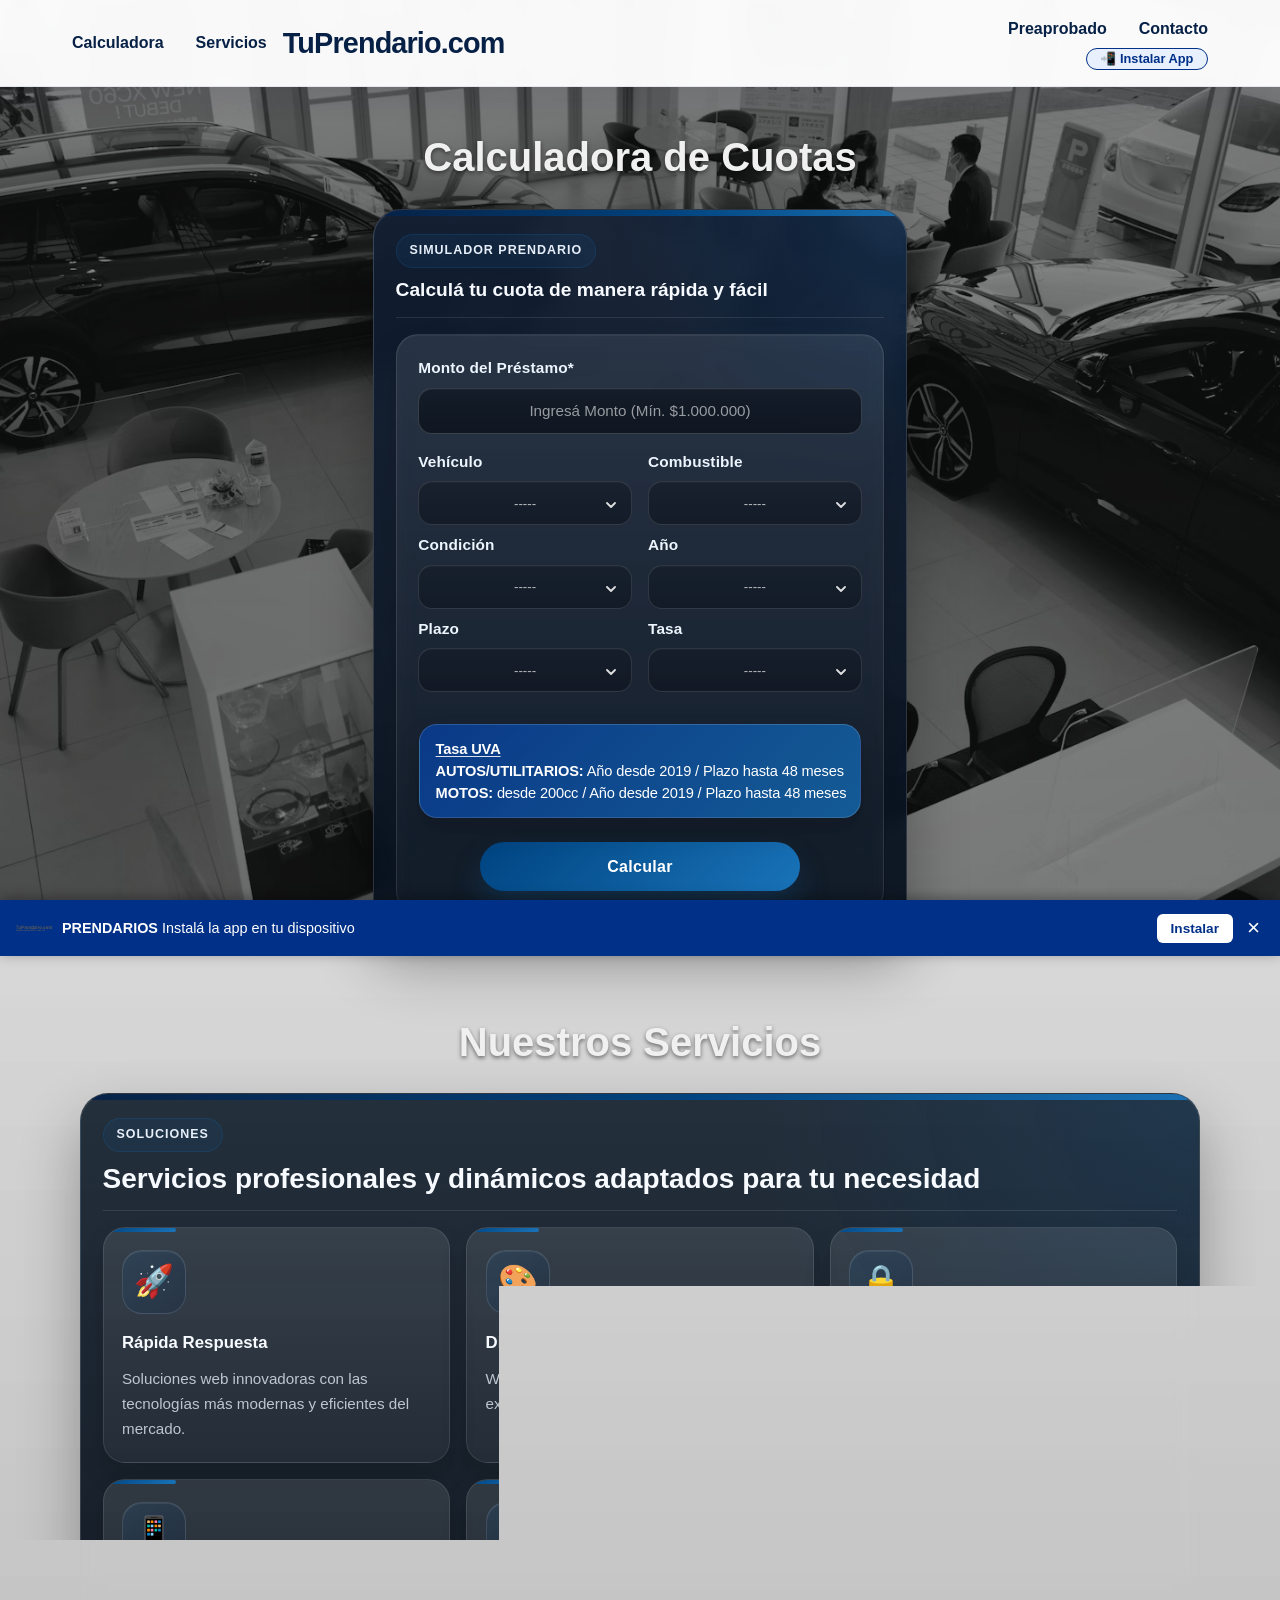
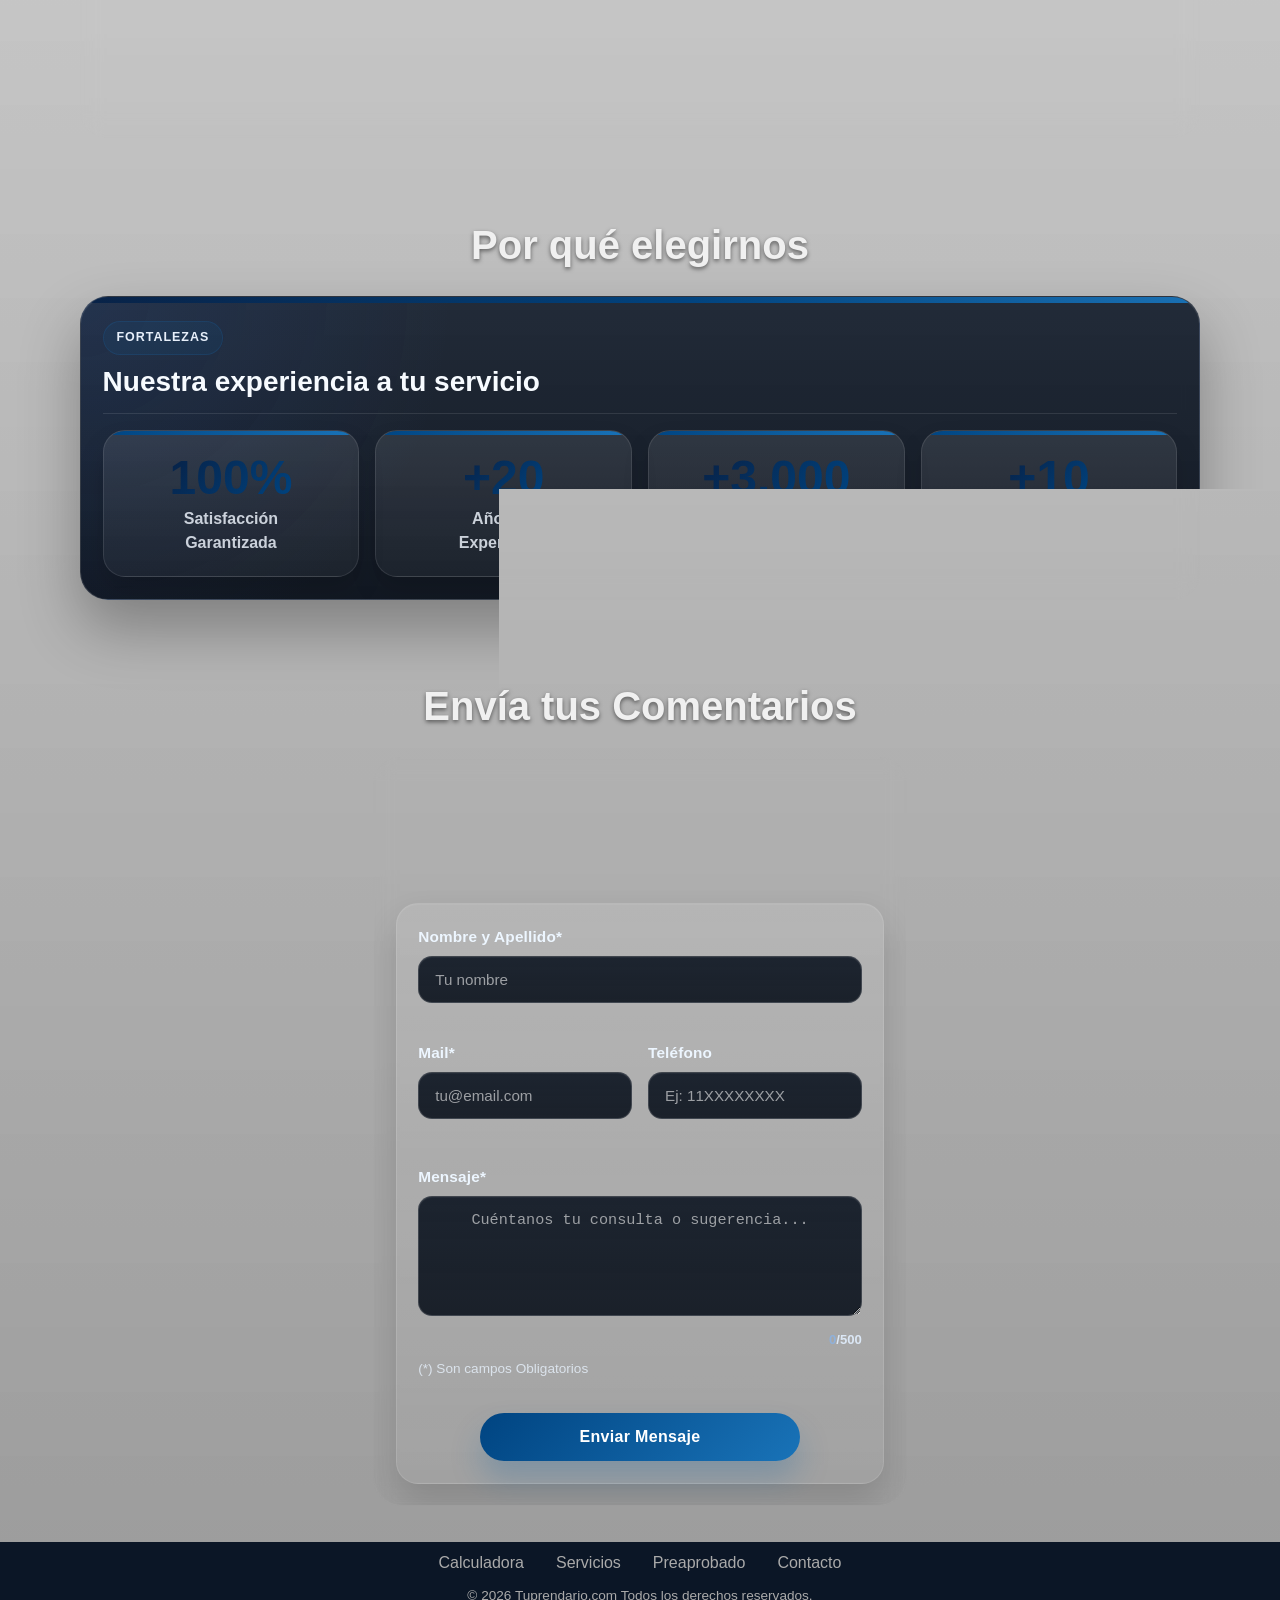
==== commit 0188c01f: "solo falta app" ====
--- a/index.html
+++ b/index.html
@@ -68,14 +68,20 @@
 <body>
 	<header>
 		<nav>
+			<div class="nav-left">
+				<ul>
+					<li><a href="#tituloCalculadora">Calculadora</a></li>
+					<li><a href="#tituloServicios">Servicios</a></li>
+				</ul>
+			</div>
 			<div class="logo">TuPrendario.com</div>
-			<ul>
-				<li><a href="#tituloCalculadora">Calculadora</a></li>
-				<li><a href="#tituloServicios">Servicios</a></li>
-				<li><a href="#modalDatosPreaprobado" id="linkDatosPreaprobadoHeader" data-modal-link="true">Preaprobado</a></li>
-				<li><a href="#tituloContacto">Contacto</a></li>
-			</ul>
-			<button id="btnInstalarApp" class="btn-instalar-app" type="button" aria-expanded="false" aria-controls="modalInstalarApp">📲 Instalar App</button>
+			<div class="nav-right">
+				<ul>
+					<li><a href="#modalDatosPreaprobado" id="linkDatosPreaprobadoHeader" data-modal-link="true">Preaprobado</a></li>
+					<li><a href="#tituloContacto">Contacto</a></li>
+				</ul>
+				<button id="btnInstalarApp" class="btn-instalar-app" type="button" aria-expanded="false" aria-controls="modalInstalarApp">📲 Instalar App</button>
+			</div>
 		</nav>
 
 		<!-- Modal Instalar App -->
--- a/styles.css
+++ b/styles.css
@@ -119,13 +119,20 @@
 		}
 
 		/* Menú de Navegación*/
+		.nav-right {
+			display: flex;
+			flex-direction: column;
+			align-items: flex-end;
+			gap: 0.4rem;
+			margin-left: auto;
+			order: 2;
+		}
+
 		nav ul {
 			list-style: none;
 			display: flex;
 			gap: 2rem;
-			margin-left: auto;
 			align-items: center;
-			order: 2;
 		}
 
 		nav a {
@@ -2499,7 +2506,7 @@
     display: inline-flex;
     align-items: center;
     gap: 0.35rem;
-    padding: 0.35rem 0.85rem;
+    padding: 0.15rem 0.85rem;
     background: #e8f0fe;
     color: #003087;
     border: 1.5px solid #003087;
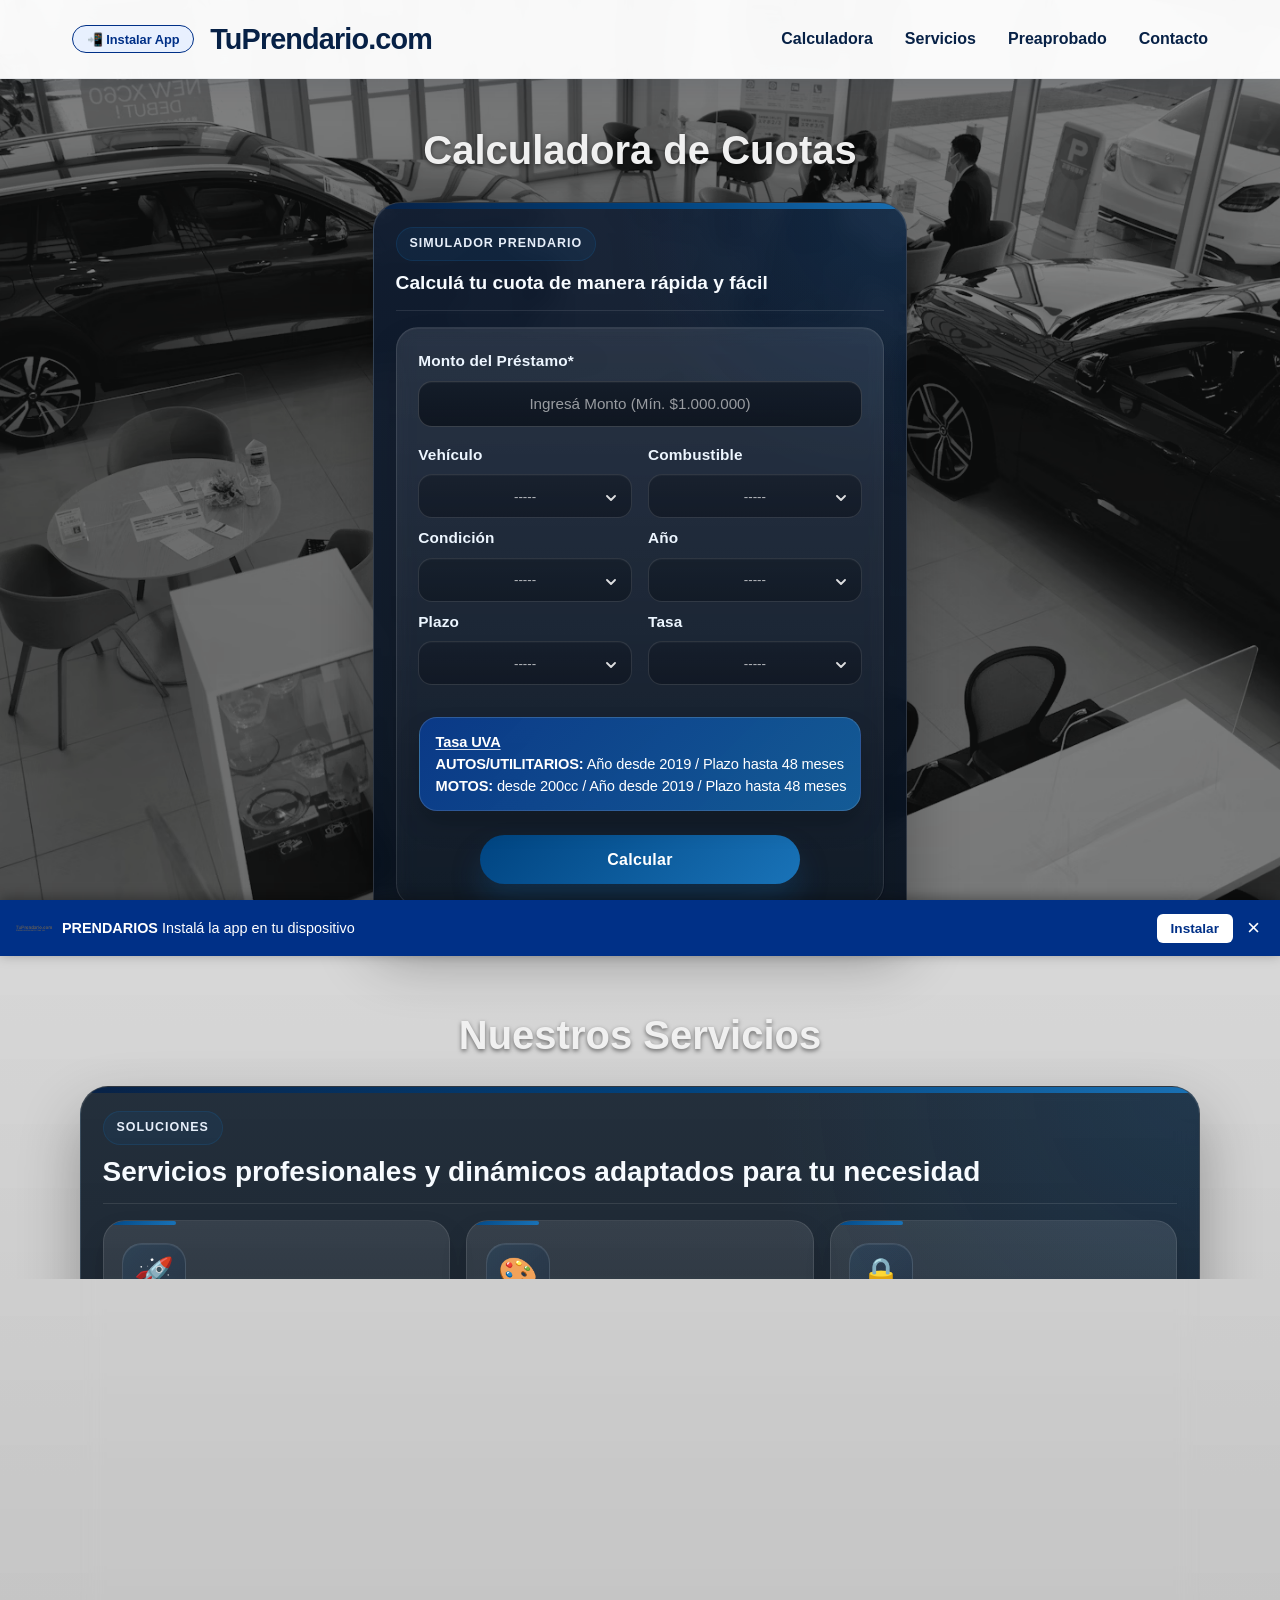
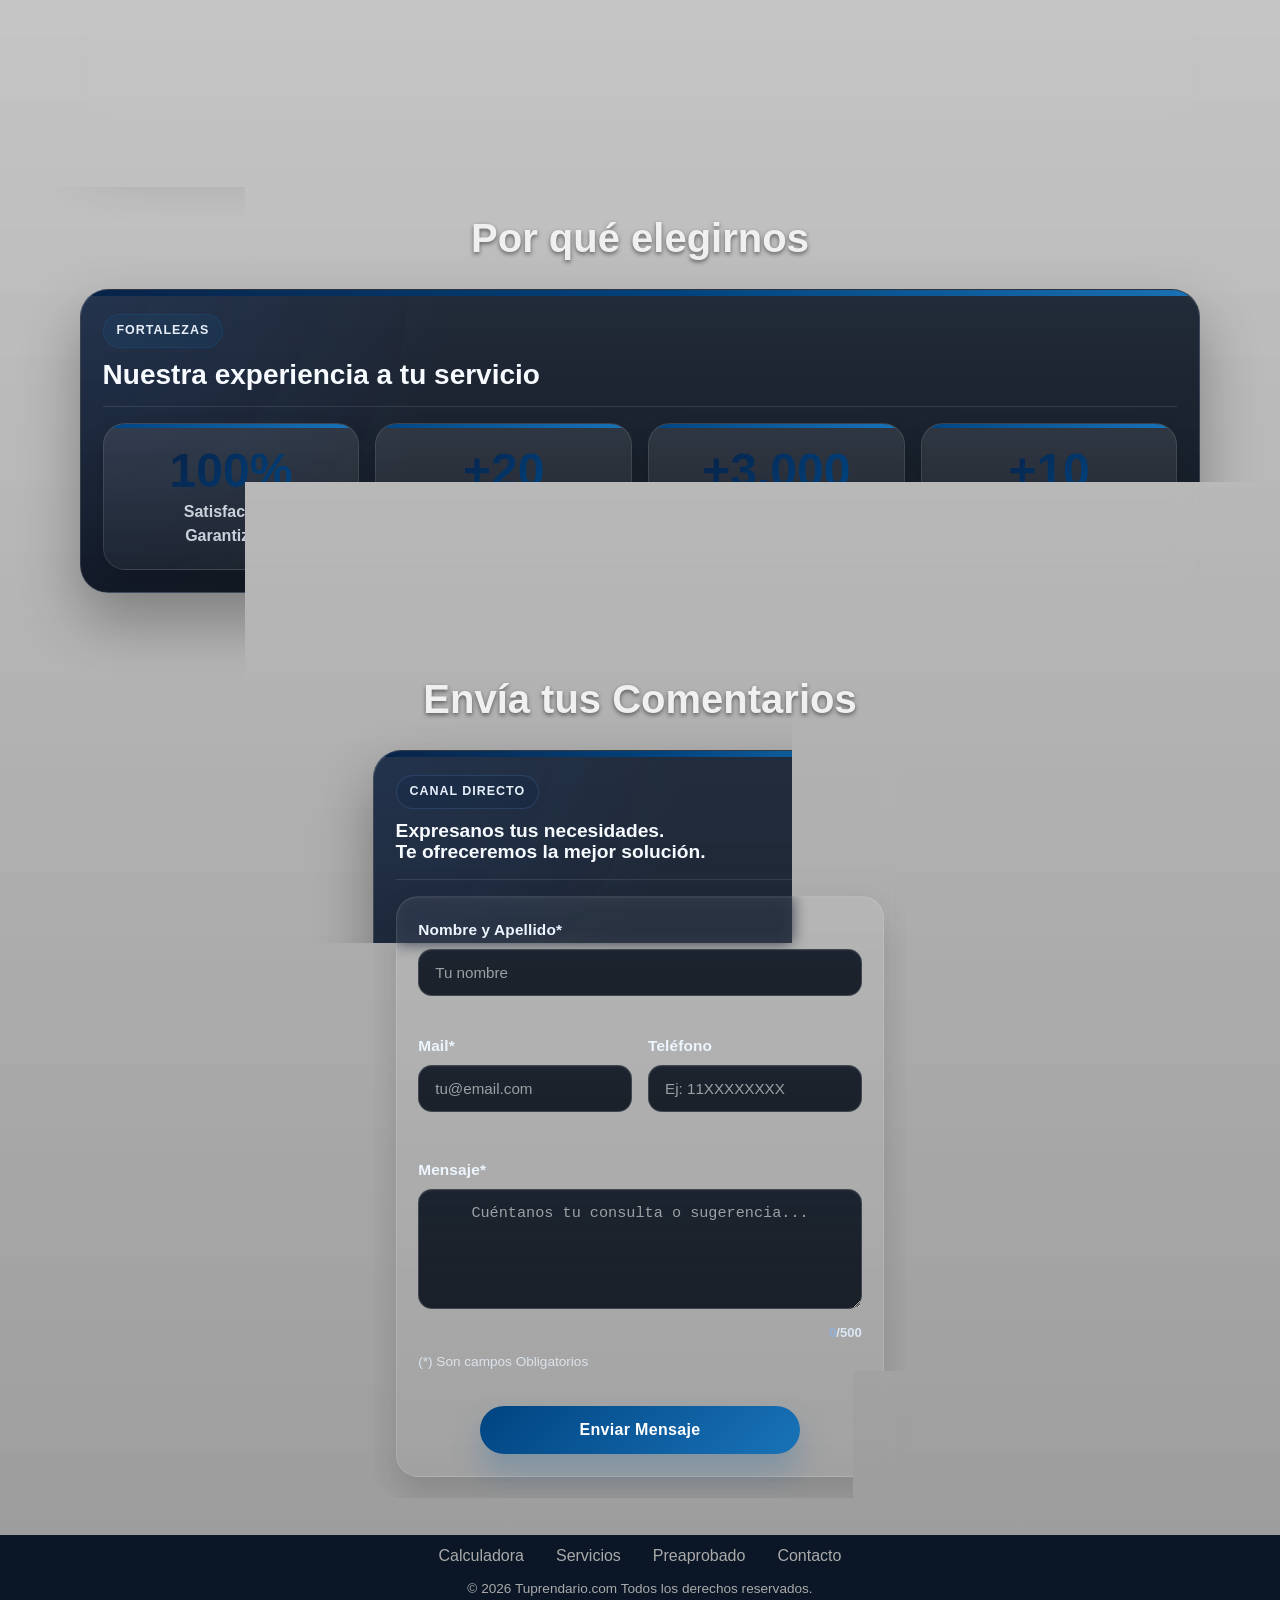
==== commit 606ef1b2: "Revert to 5a549571ea0da0d4d51007d059a542871eb7295b" ====
--- a/index.html
+++ b/index.html
@@ -68,20 +68,14 @@
 <body>
 	<header>
 		<nav>
-			<div class="nav-left">
-				<ul>
-					<li><a href="#tituloCalculadora">Calculadora</a></li>
-					<li><a href="#tituloServicios">Servicios</a></li>
-				</ul>
-			</div>
 			<div class="logo">TuPrendario.com</div>
-			<div class="nav-right">
-				<ul>
-					<li><a href="#modalDatosPreaprobado" id="linkDatosPreaprobadoHeader" data-modal-link="true">Preaprobado</a></li>
-					<li><a href="#tituloContacto">Contacto</a></li>
-				</ul>
-				<button id="btnInstalarApp" class="btn-instalar-app" type="button" aria-expanded="false" aria-controls="modalInstalarApp">📲 Instalar App</button>
-			</div>
+			<ul>
+				<li><a href="#tituloCalculadora">Calculadora</a></li>
+				<li><a href="#tituloServicios">Servicios</a></li>
+				<li><a href="#modalDatosPreaprobado" id="linkDatosPreaprobadoHeader" data-modal-link="true">Preaprobado</a></li>
+				<li><a href="#tituloContacto">Contacto</a></li>
+			</ul>
+			<button id="btnInstalarApp" class="btn-instalar-app" type="button" aria-expanded="false" aria-controls="modalInstalarApp">📲 Instalar App</button>
 		</nav>
 
 		<!-- Modal Instalar App -->
--- a/styles.css
+++ b/styles.css
@@ -119,20 +119,13 @@
 		}
 
 		/* Menú de Navegación*/
-		.nav-right {
-			display: flex;
-			flex-direction: column;
-			align-items: flex-end;
-			gap: 0.4rem;
-			margin-left: auto;
-			order: 2;
-		}
-
 		nav ul {
 			list-style: none;
 			display: flex;
 			gap: 2rem;
+			margin-left: auto;
 			align-items: center;
+			order: 2;
 		}
 
 		nav a {
@@ -2506,7 +2499,7 @@
     display: inline-flex;
     align-items: center;
     gap: 0.35rem;
-    padding: 0.15rem 0.85rem;
+    padding: 0.35rem 0.85rem;
     background: #e8f0fe;
     color: #003087;
     border: 1.5px solid #003087;
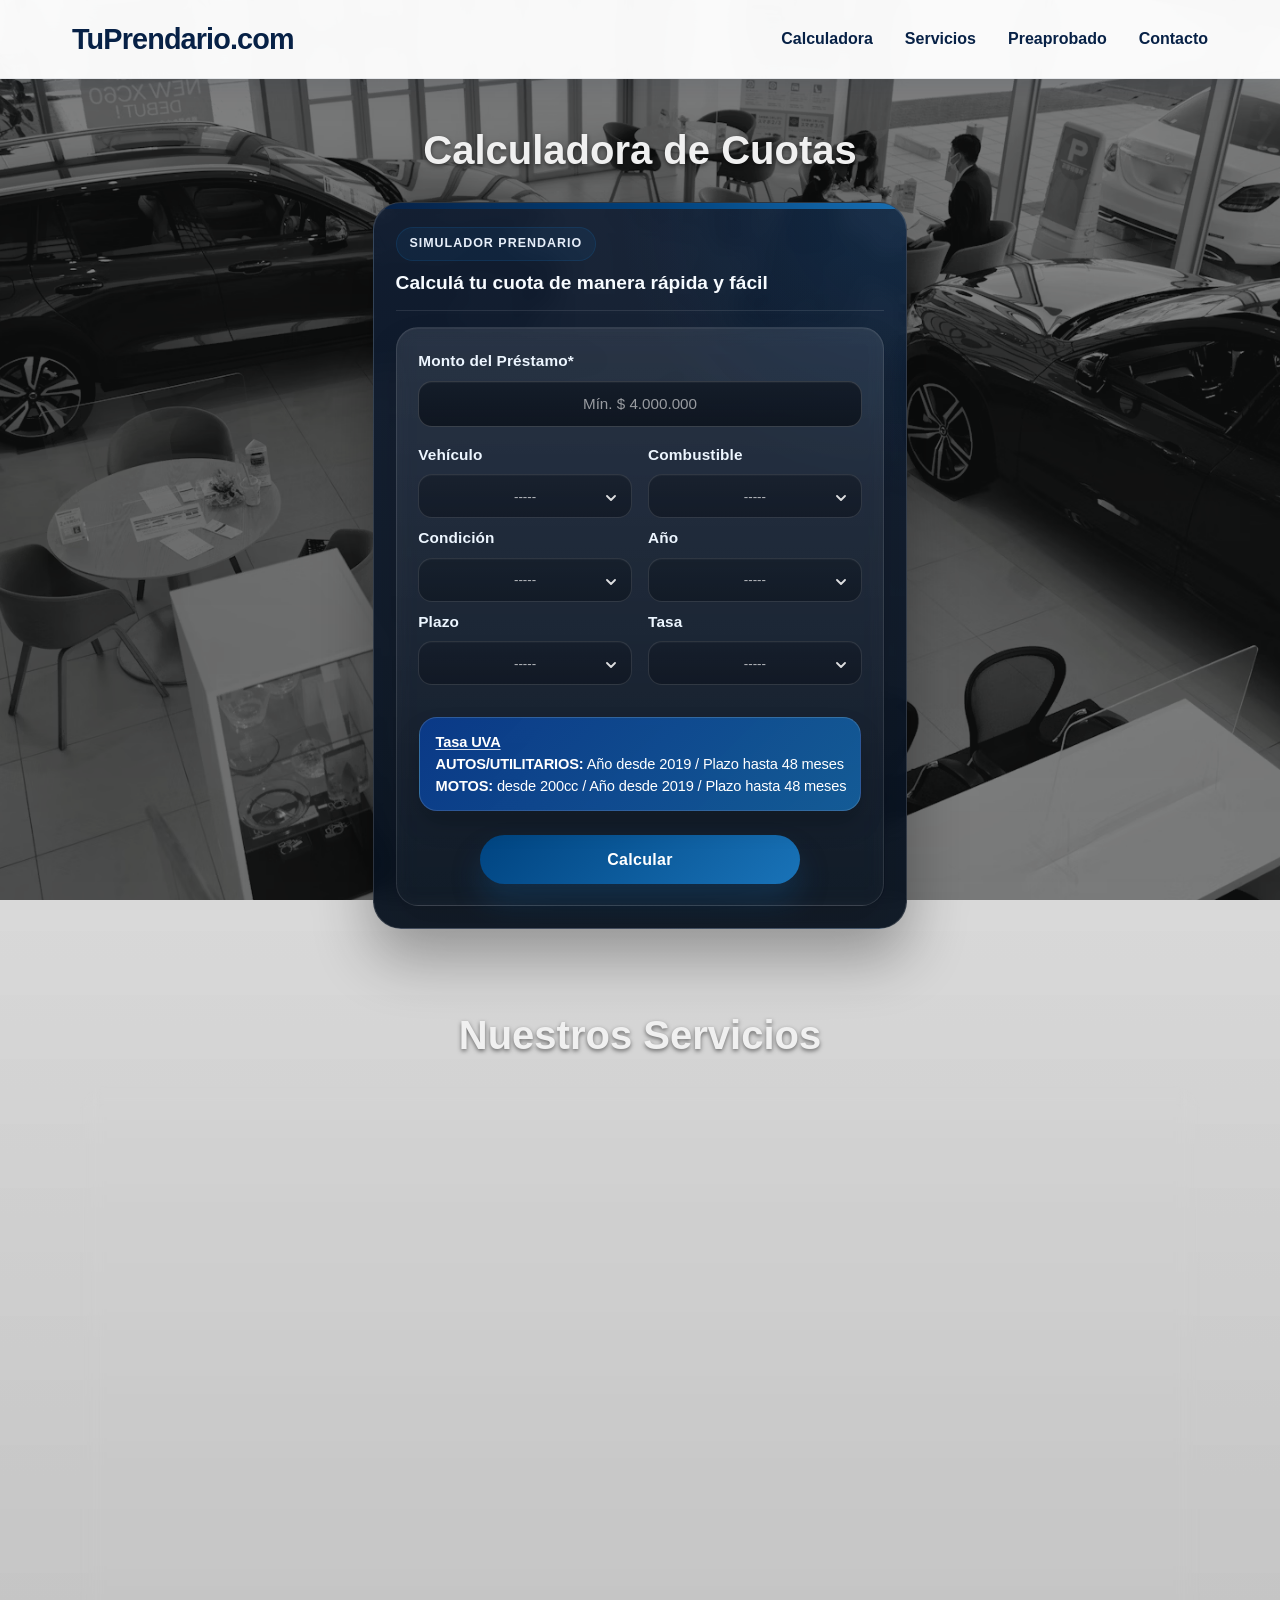
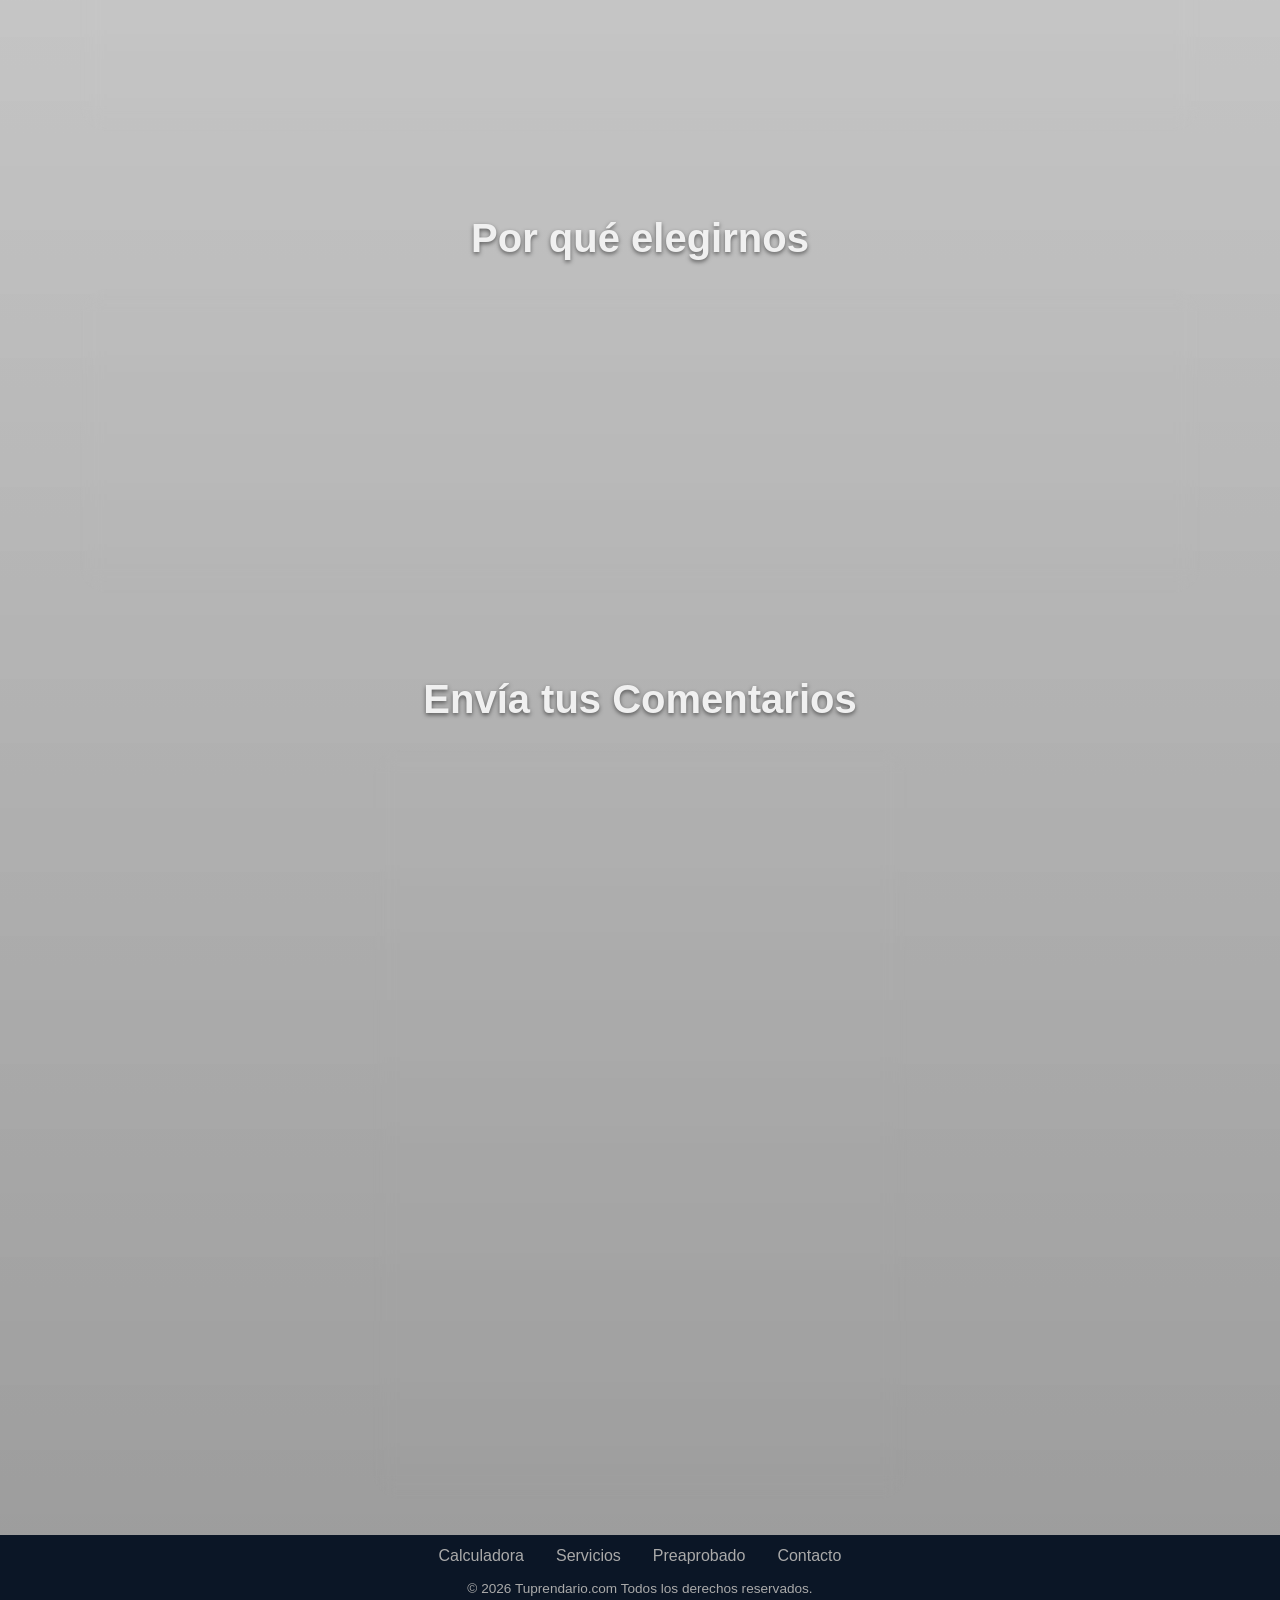
==== commit adb106e2: "casi listo con velocidad de ejecucion p[endiente" ====
--- a/index.html
+++ b/index.html
@@ -3,6 +3,7 @@
 <head>
 	<meta charset="UTF-8">
 	<meta name="viewport" content="width=device-width, initial-scale=1.0">
+	<link rel="icon" type="image/x-icon" href="Imagenes/logoAuto.ico">
 
 	<!-- SEO Principal -->
 	<title>Calculadora de Cuotas Préstamos Prendarios | TuPrendario.com - Entre Ríos</title>
@@ -17,14 +18,14 @@
 	<meta name="ICBM" content="-32.0845, -60.4893">
 	<meta name="rating" content="general">
 	<meta name="revisit-after" content="7 days">
-	<link rel="canonical" href="https://www.tuprendario.com/">
+	<link rel="canonical" href="https://tuprendario.com/">
 
 	<!-- Open Graph -->
 	<meta property="og:type" content="website">
-	<meta property="og:url" content="https://www.tuprendario.com/">
+	<meta property="og:url" content="https://tuprendario.com/">
 	<meta property="og:title" content="Calculadora de Cuotas Préstamos Prendarios | TuPrendario.com - Entre Ríos">
 	<meta property="og:description" content="Calculá tu cuota de préstamo prendario al instante. Autos, motos, camionetas y utilitarios. Servicio en Gualeguaychú, Concepción del Uruguay, Colón, Rosario del Tala, Basavilbaso, Urdinarrain, Gualeguay y toda Entre Ríos.">
-	<meta property="og:image" content="https://www.tuprendario.com/Imagenes/logoTuPrendario.png">
+	<meta property="og:image" content="https://tuprendario.com/Imagenes/logoTuPrendario.png">
 	<meta property="og:image:width" content="1200">
 	<meta property="og:image:height" content="630">
 	<meta property="og:image:alt" content="TuPrendario - Calculadora de Cuotas Préstamos Prendarios Entre Ríos">
@@ -33,37 +34,39 @@
 
 	<!-- Twitter Card -->
 	<meta name="twitter:card" content="summary_large_image">
-	<meta name="twitter:url" content="https://www.tuprendario.com/">
+	<meta name="twitter:url" content="https://tuprendario.com/">
 	<meta name="twitter:title" content="Calculadora de Cuotas Préstamos Prendarios | TuPrendario.com - Entre Ríos">
 	<meta name="twitter:description" content="Calculá tu cuota de préstamo prendario al instante. Autos, motos, camionetas. Gualeguaychú, Concepción del Uruguay, Colón y toda Entre Ríos.">
-	<meta name="twitter:image" content="https://www.tuprendario.com/Imagenes/logoTuPrendario.png">
+	<meta name="twitter:image" content="https://tuprendario.com/Imagenes/logoTuPrendario.png">
 
 	<!-- JSON-LD: WebSite -->
-	<script type="application/ld+json">{"@context":"https://schema.org","@type":"WebSite","name":"TuPrendario.com","url":"https://www.tuprendario.com/","description":"Calculadora de cuotas para préstamos prendarios en Entre Ríos, Argentina.","inLanguage":"es-AR","potentialAction":{"@type":"SearchAction","target":"https://www.tuprendario.com/?q={search_term_string}","query-input":"required name=search_term_string"}}</script>
+	<script type="application/ld+json">{"@context":"https://schema.org","@type":"WebSite","name":"TuPrendario.com","url":"https://tuprendario.com/","description":"Calculadora de cuotas para préstamos prendarios en Entre Ríos, Argentina.","inLanguage":"es-AR","potentialAction":{"@type":"SearchAction","target":"https://tuprendario.com/?q={search_term_string}","query-input":"required name=search_term_string"}}</script>
 
 	<!-- JSON-LD: FinancialService -->
-	<script type="application/ld+json">{"@context":"https://schema.org","@type":"FinancialService","name":"TuPrendario.com","url":"https://www.tuprendario.com/","logo":"https://www.tuprendario.com/Imagenes/logoTuPrendario.png","image":"https://www.tuprendario.com/Imagenes/logoTuPrendario.png","description":"Servicio de préstamos prendarios para autos, motos, camionetas y utilitarios en Entre Ríos, Argentina. Más de 20 años de experiencia. Más de 3.000 préstamos otorgados.","email":"contacto@tuprendario.com","priceRange":"$$$","currenciesAccepted":"ARS","areaServed":[{"@type":"City","name":"Gualeguaychú","containedInPlace":{"@type":"State","name":"Entre Ríos"}},{"@type":"City","name":"Concepción del Uruguay","containedInPlace":{"@type":"State","name":"Entre Ríos"}},{"@type":"City","name":"Colón","containedInPlace":{"@type":"State","name":"Entre Ríos"}},{"@type":"City","name":"Rosario del Tala","containedInPlace":{"@type":"State","name":"Entre Ríos"}},{"@type":"City","name":"Basavilbaso","containedInPlace":{"@type":"State","name":"Entre Ríos"}},{"@type":"City","name":"Urdinarrain","containedInPlace":{"@type":"State","name":"Entre Ríos"}},{"@type":"City","name":"Gualeguay","containedInPlace":{"@type":"State","name":"Entre Ríos"}},{"@type":"City","name":"Galarza","containedInPlace":{"@type":"State","name":"Entre Ríos"}},{"@type":"City","name":"Ceibas","containedInPlace":{"@type":"State","name":"Entre Ríos"}},{"@type":"State","name":"Entre Ríos","containedInPlace":{"@type":"Country","name":"Argentina"}}],"serviceType":"Préstamos Prendarios","hasOfferCatalog":{"@type":"OfferCatalog","name":"Préstamos Prendarios","itemListElement":[{"@type":"Offer","itemOffered":{"@type":"FinancialProduct","name":"Préstamo Prendario Auto/Camioneta","description":"Préstamo prendario para autos y camionetas en Entre Ríos"}},{"@type":"Offer","itemOffered":{"@type":"FinancialProduct","name":"Préstamo Prendario Moto","description":"Préstamo prendario para motos en Entre Ríos"}},{"@type":"Offer","itemOffered":{"@type":"FinancialProduct","name":"Préstamo Prendario Utilitario","description":"Préstamo prendario para utilitarios en Entre Ríos"}}]}}</script>
+	<script type="application/ld+json">{"@context":"https://schema.org","@type":"FinancialService","name":"TuPrendario.com","url":"https://tuprendario.com/","logo":"https://tuprendario.com/Imagenes/logoTuPrendario.png","image":"https://tuprendario.com/Imagenes/logoTuPrendario.png","description":"Servicio de préstamos prendarios para autos, motos, camionetas y utilitarios en Entre Ríos, Argentina. Más de 20 años de experiencia. Más de 3.000 préstamos otorgados.","email":"contacto@tuprendario.com","priceRange":"$$$","currenciesAccepted":"ARS","areaServed":[{"@type":"City","name":"Gualeguaychú","containedInPlace":{"@type":"State","name":"Entre Ríos"}},{"@type":"City","name":"Concepción del Uruguay","containedInPlace":{"@type":"State","name":"Entre Ríos"}},{"@type":"City","name":"Colón","containedInPlace":{"@type":"State","name":"Entre Ríos"}},{"@type":"City","name":"Rosario del Tala","containedInPlace":{"@type":"State","name":"Entre Ríos"}},{"@type":"City","name":"Basavilbaso","containedInPlace":{"@type":"State","name":"Entre Ríos"}},{"@type":"City","name":"Urdinarrain","containedInPlace":{"@type":"State","name":"Entre Ríos"}},{"@type":"City","name":"Gualeguay","containedInPlace":{"@type":"State","name":"Entre Ríos"}},{"@type":"City","name":"Galarza","containedInPlace":{"@type":"State","name":"Entre Ríos"}},{"@type":"City","name":"Ceibas","containedInPlace":{"@type":"State","name":"Entre Ríos"}},{"@type":"State","name":"Entre Ríos","containedInPlace":{"@type":"Country","name":"Argentina"}}],"serviceType":"Préstamos Prendarios","hasOfferCatalog":{"@type":"OfferCatalog","name":"Préstamos Prendarios","itemListElement":[{"@type":"Offer","itemOffered":{"@type":"FinancialProduct","name":"Préstamo Prendario Auto/Camioneta","description":"Préstamo prendario para autos y camionetas en Entre Ríos"}},{"@type":"Offer","itemOffered":{"@type":"FinancialProduct","name":"Préstamo Prendario Moto","description":"Préstamo prendario para motos en Entre Ríos"}},{"@type":"Offer","itemOffered":{"@type":"FinancialProduct","name":"Préstamo Prendario Utilitario","description":"Préstamo prendario para utilitarios en Entre Ríos"}}]}}</script>
 
 	<!-- JSON-LD: FAQ -->
-	<script type="application/ld+json">{"@context":"https://schema.org","@type":"FAQPage","mainEntity":[{"@type":"Question","name":"¿Cómo uso la calculadora de cuotas de préstamo prendario?","acceptedAnswer":{"@type":"Answer","text":"Ingresá el monto del préstamo, seleccioná el tipo de vehículo, combustible, condición, año, plazo y tasa, luego presioná Calcular para obtener tu cuota al instante."}},{"@type":"Question","name":"¿En qué localidades de Entre Ríos ofrecen préstamos prendarios?","acceptedAnswer":{"@type":"Answer","text":"Operamos en Gualeguaychú, Concepción del Uruguay, Colón, Rosario del Tala, Basavilbaso, Urdinarrain, Gualeguay, Galarza, Ceibas y toda la región en un radio de 100 km."}},{"@type":"Question","name":"¿Qué vehículos financian con préstamo prendario?","acceptedAnswer":{"@type":"Answer","text":"Financiamos autos, camionetas, utilitarios, motos y cuatriciclos, tanto 0km como usados."}},{"@type":"Question","name":"¿Cuál es el monto mínimo del préstamo prendario?","acceptedAnswer":{"@type":"Answer","text":"El monto mínimo es de $500.000."}},{"@type":"Question","name":"¿Qué tasas tienen los préstamos prendarios?","acceptedAnswer":{"@type":"Answer","text":"Ofrecemos Tasa UVA y Tasa 0% según el tipo de vehículo y condiciones del cliente."}}]}</script>
+	<script type="application/ld+json">{"@context":"https://schema.org","@type":"FAQPage","mainEntity":[{"@type":"Question","name":"¿Cómo uso la calculadora de cuotas de préstamo prendario?","acceptedAnswer":{"@type":"Answer","text":"Ingresá el monto del préstamo, seleccioná el tipo de vehículo, combustible, condición, año, plazo y tasa, luego presioná Calcular para obtener tu cuota al instante."}},{"@type":"Question","name":"¿En qué localidades de Entre Ríos ofrecen préstamos prendarios?","acceptedAnswer":{"@type":"Answer","text":"Operamos en Gualeguaychú, Concepción del Uruguay, Colón, Rosario del Tala, Basavilbaso, Urdinarrain, Gualeguay, Galarza, Ceibas y toda la región en un radio de 100 km."}},{"@type":"Question","name":"¿Qué vehículos financian con préstamo prendario?","acceptedAnswer":{"@type":"Answer","text":"Financiamos autos, camionetas, utilitarios, motos y cuatriciclos, tanto 0km como usados."}},{"@type":"Question","name":"¿Cuál es el monto mínimo del préstamo prendario?","acceptedAnswer":{"@type":"Answer","text":"El monto m\u00ednimo es de $1.000.000."}},{"@type":"Question","name":"¿Qué tasas tienen los préstamos prendarios?","acceptedAnswer":{"@type":"Answer","text":"Ofrecemos Tasa UVA y Tasa 0% según el tipo de vehículo y condiciones del cliente."}}]}</script>
 
 	<!-- JSON-LD: BreadcrumbList -->
-	<script type="application/ld+json">{"@context":"https://schema.org","@type":"BreadcrumbList","itemListElement":[{"@type":"ListItem","position":1,"name":"Inicio","item":"https://www.tuprendario.com/"},{"@type":"ListItem","position":2,"name":"Calculadora de Cuotas","item":"https://www.tuprendario.com/#calculadora"},{"@type":"ListItem","position":3,"name":"Preaprobado","item":"https://www.tuprendario.com/#modalDatosPreaprobado"}]}</script>
+	<script type="application/ld+json">{"@context":"https://schema.org","@type":"BreadcrumbList","itemListElement":[{"@type":"ListItem","position":1,"name":"Inicio","item":"https://tuprendario.com/"},{"@type":"ListItem","position":2,"name":"Calculadora de Cuotas","item":"https://tuprendario.com/#calculadora"},{"@type":"ListItem","position":3,"name":"Preaprobado","item":"https://tuprendario.com/#modalDatosPreaprobado"}]}</script>
 
 	<!-- PWA -->
-	<link rel="manifest" href="/manifest.json">
+	<link rel="manifest" href="manifest.json">
 	<meta name="theme-color" content="#072146">
 	<meta name="mobile-web-app-capable" content="yes">
 	<meta name="apple-mobile-web-app-capable" content="yes">
 	<meta name="apple-mobile-web-app-status-bar-style" content="black-translucent">
 	<meta name="apple-mobile-web-app-title" content="PRENDARIOS">
-	<link rel="apple-touch-icon" href="/Imagenes/icon-192.png">
-	<meta name="msapplication-TileImage" content="/Imagenes/logoTuPrendario.png">
+	<link rel="apple-touch-icon" href="Imagenes/icon-192.png">
+	<meta name="msapplication-TileImage" content="Imagenes/logoTuPrendario.png">
 	<meta name="msapplication-TileColor" content="#072146">
 
+	<link rel="preload" href="styles.css" as="style">
 	<link rel="stylesheet" href="styles.css">
+	<link rel="preconnect" href="https://formsubmit.co" crossorigin>
 	<link rel="dns-prefetch" href="https://formsubmit.co">
-	<script src="/protector.js" defer></script>
+	<script src="protector.js" defer></script>
 </head>
 <body>
 	<header>
@@ -75,55 +78,7 @@
 				<li><a href="#modalDatosPreaprobado" id="linkDatosPreaprobadoHeader" data-modal-link="true">Preaprobado</a></li>
 				<li><a href="#tituloContacto">Contacto</a></li>
 			</ul>
-			<button id="btnInstalarApp" class="btn-instalar-app" type="button" aria-expanded="false" aria-controls="modalInstalarApp">📲 Instalar App</button>
 		</nav>
-
-		<!-- Modal Instalar App -->
-		<div id="modalInstalarApp" class="modal-instalar" role="dialog" aria-modal="true" aria-label="Instalar PRENDARIOS como app" hidden>
-			<div class="modal-instalar__header">
-				<span class="modal-instalar__titulo">Instalar PRENDARIOS</span>
-				<button type="button" class="modal-instalar__close" id="cerrarModalInstalar" aria-label="Cerrar">&times;</button>
-			</div>
-			<div class="modal-instalar__body">
-				<div id="modal-instalar-android" class="modal-instalar__seccion">
-					<p class="modal-instalar__lead">Instalá la app en tu dispositivo <strong>Android</strong> (Chrome):</p>
-					<ol class="modal-instalar__pasos">
-						<li>Tocá el botón <strong>"Instalar"</strong> que aparece abajo.</li>
-						<li>Confirmá tocando <strong>"Instalar"</strong> en el diálogo del sistema.</li>
-						<li>El ícono <em>PRENDARIOS</em> aparecerá en tu pantalla de inicio.</li>
-					</ol>
-					<button id="btnInstalarPWA" class="modal-instalar__btn-instalar" type="button">Instalar</button>
-				</div>
-				<div id="modal-instalar-ios" class="modal-instalar__seccion" hidden>
-					<p class="modal-instalar__lead">Instalá la app en tu <strong>iPhone / iPad</strong> (Safari):</p>
-					<ol class="modal-instalar__pasos">
-						<li>Tocá el botón <strong>Compartir</strong> <span class="modal-instalar__icon">⬆️</span> en la barra inferior de Safari.</li>
-						<li>Deslizá hacia abajo y tocá <strong>"Agregar a pantalla de inicio"</strong>.</li>
-						<li>Confirmá tocando <strong>"Agregar"</strong>.</li>
-					</ol>
-				</div>
-				<div id="modal-instalar-desktop" class="modal-instalar__seccion" hidden>
-					<p class="modal-instalar__lead">Instalá la app en tu <strong>PC / Mac</strong> (Chrome / Edge):</p>
-					<ol class="modal-instalar__pasos">
-						<li>Hacé clic en el botón <strong>"Instalar"</strong> que aparece abajo.</li>
-						<li>Confirmá en el diálogo del navegador.</li>
-						<li>La app abrirá como ventana independiente en tu escritorio.</li>
-					</ol>
-					<button id="btnInstalarPWADesktop" class="modal-instalar__btn-instalar" type="button">Instalar</button>
-				</div>
-		<div id="modal-instalar-nodisp" class="modal-instalar__seccion" hidden>
-			<div id="modal-nodisp-chrome" hidden>
-				<p class="modal-instalar__lead">Instalá desde la barra de Chrome:</p>
-				<p class="modal-instalar__sub">Buscá el ícono <strong>⊕</strong> o <strong>⬇</strong> al final de la barra de direcciones y tocalo para instalar.</p>
-				<p class="modal-instalar__sub">Si no lo ves, abrí el menú <strong>⋮</strong> → <strong>"Instalar app"</strong> o <strong>"Agregar a pantalla de inicio"</strong>.</p>
-			</div>
-			<div id="modal-nodisp-generic" hidden>
-				<p class="modal-instalar__lead">Abrí esta página en <strong>Chrome</strong> o <strong>Safari</strong> para instalar la app.</p>
-			</div>
-		</div>
-				<p class="modal-instalar__nota">Una vez instalada, la app funciona directamente desde tu pantalla de inicio, sin necesidad de abrir el navegador.</p>
-			</div>
-		</div>
 	</header>
 	<main>
 		<section id="calculadora">
@@ -135,7 +90,7 @@
 				</div>
 				<form id="formCalculadora" novalidate>
 					<label for="montoPrestamo">Monto del Préstamo*</label>
-					<input type="text" id="montoPrestamo" name="montoPrestamo" placeholder="Ingresá Monto (Mín. $500.000)" required />
+<input type="text" id="montoPrestamo" name="montoPrestamo" required />
 
 					<div class="campos-dobles">
 						<div>
@@ -516,206 +471,18 @@
 			</div>
 		</div>
 	</footer>
-
-	<!-- PWA Install Banner (Chrome/Android/Edge) -->
-	<div id="pwaInstallBanner" class="pwa-banner" role="complementary" aria-label="Instalar aplicación PRENDARIOS" hidden>
-		<img src="/Imagenes/logoTuPrendario.png" alt="PRENDARIOS" class="pwa-banner__icon">
-		<div class="pwa-banner__text">
-			<strong>PRENDARIOS</strong>
-			<span>Instalá la app en tu dispositivo</span>
-		</div>
-		<button id="pwaInstallBtn" class="pwa-banner__install" aria-label="Instalar PRENDARIOS">Instalar</button>
-		<button id="pwaInstallClose" class="pwa-banner__close" aria-label="Cerrar">&times;</button>
-	</div>
-
-	<!-- FAB flotante "Instalar app" -->
-	<button id="pwaFab" class="pwa-fab" aria-label="Instalar PRENDARIOS como app">
-		<span aria-hidden="true">📲</span> Instalar app
-	</button>
-
-	<!-- Modal instrucciones iOS Safari -->
-	<div id="pwaIosModal" class="pwa-ios-modal" role="dialog" aria-modal="true" aria-label="Cómo instalar PRENDARIOS en iOS">
-		<div class="pwa-ios-modal__box">
-			<p class="pwa-ios-modal__title">
-				<img src="/Imagenes/logoTuPrendario.png" alt="PRENDARIOS">
-				Instalá PRENDARIOS en tu iPhone/iPad
-			</p>
-			<ol class="pwa-ios-modal__steps">
-				<li><b>1</b><span>Tocá el botón <strong>Compartir</strong> (⬆️) en la barra inferior de Safari</span></li>
-				<li><b>2</b><span>Deslizá hacia abajo y seleccioná <strong>"Agregar a pantalla de inicio"</strong></span></li>
-				<li><b>3</b><span>Confirmá tocando <strong>"Agregar"</strong> — el ícono <em>PRENDARIOS</em> aparecerá en tu pantalla</span></li>
-			</ol>
-			<button id="pwaIosClose" class="pwa-ios-modal__close">Entendido</button>
-		</div>
-	</div>
-
 	<div id="resultadoCuota" class="resultado-hidden"></div>
-	<script src="main.js"></script>
+	<script src="main.js" defer></script>
 	<script>
-		(function () {
-			if ('serviceWorker' in navigator) {
-				window.addEventListener('load', () => {
-					navigator.serviceWorker.register('/sw.js').catch(() => {});
-				});
-			}
-
-			const isStandalone = window.matchMedia('(display-mode: standalone)').matches
-				|| window.navigator.standalone === true;
-
-			const ua = navigator.userAgent;
-			const isIos = /iphone|ipad|ipod/i.test(ua) && !/crios/i.test(ua) && /safari/i.test(ua);
-			const isAndroid = /android/i.test(ua);
-
-			let _prompt = null;
-
-			/* === Modal "Instalar App" del header === */
-			const btnInstalarApp   = document.getElementById('btnInstalarApp');
-			const modalInstalar    = document.getElementById('modalInstalarApp');
-			const cerrarModalInst  = document.getElementById('cerrarModalInstalar');
-			const secAndroid       = document.getElementById('modal-instalar-android');
-			const secIos           = document.getElementById('modal-instalar-ios');
-			const secDesktop       = document.getElementById('modal-instalar-desktop');
-			const secNoDisp        = document.getElementById('modal-instalar-nodisp');
-			const btnInstalarPWA   = document.getElementById('btnInstalarPWA');
-			const btnInstalarDesk  = document.getElementById('btnInstalarPWADesktop');
-
-			function showSection(el) {
-				[secAndroid, secIos, secDesktop, secNoDisp].forEach(s => { if (s) s.hidden = true; });
-				if (el) el.hidden = false;
-			}
-
-			const isChrome = /chrome|chromium|crios/i.test(ua) && !/edg/i.test(ua);
-			const isEdge   = /edg\//i.test(ua);
-
-			function openModalInstalar() {
-				if (!modalInstalar) return;
-				if (isIos) {
-					showSection(secIos);
-				} else {
-					showSection(secNoDisp);
-					const elChrome  = document.getElementById('modal-nodisp-chrome');
-					const elGeneric = document.getElementById('modal-nodisp-generic');
-					if (isChrome || isEdge) {
-						if (elChrome)  elChrome.hidden  = false;
-						if (elGeneric) elGeneric.hidden = true;
-					} else {
-						if (elChrome)  elChrome.hidden  = true;
-						if (elGeneric) elGeneric.hidden = false;
-					}
-				}
-				modalInstalar.hidden = false;
-				if (btnInstalarApp) btnInstalarApp.setAttribute('aria-expanded', 'true');
-			}
-
-			function closeModalInstalar() {
-				if (!modalInstalar) return;
-				modalInstalar.hidden = true;
-				if (btnInstalarApp) btnInstalarApp.setAttribute('aria-expanded', 'false');
-			}
-
-			async function triggerInstall() {
-				if (!_prompt) return;
-				_prompt.prompt();
-				const { outcome } = await _prompt.userChoice;
-				_prompt = null;
-				if (outcome === 'accepted' && btnInstalarApp) btnInstalarApp.style.display = 'none';
-			}
-
-			if (btnInstalarApp) {
-				btnInstalarApp.addEventListener('click', async e => {
-					e.stopPropagation();
-					if (_prompt) {
-						await triggerInstall();
-					} else if (isIos) {
-						openModalInstalar();
-					} else {
-						openModalInstalar();
-					}
-				});
-			}
-			if (cerrarModalInst) cerrarModalInst.addEventListener('click', closeModalInstalar);
-
-			document.addEventListener('click', e => {
-				if (modalInstalar && !modalInstalar.hidden
-					&& !modalInstalar.contains(e.target)
-					&& e.target !== btnInstalarApp) {
-					closeModalInstalar();
-				}
+		if ('serviceWorker' in navigator) {
+			navigator.serviceWorker.addEventListener('controllerchange', () => window.location.reload());
+			window.addEventListener('load', () => {
+				navigator.serviceWorker.register('sw.js').catch(() => {});
 			});
-
-			if (btnInstalarPWA)  btnInstalarPWA.addEventListener('click', triggerInstall);
-			if (btnInstalarDesk) btnInstalarDesk.addEventListener('click', triggerInstall);
-
-			if (isStandalone && btnInstalarApp) { btnInstalarApp.style.display = 'none'; return; }
-
-			/* === Banner + FAB + iOS modal (legacy) === */
-			const banner  = document.getElementById('pwaInstallBanner');
-			const btnInst = document.getElementById('pwaInstallBtn');
-			const btnClos = document.getElementById('pwaInstallClose');
-			const fab     = document.getElementById('pwaFab');
-			const iosModal= document.getElementById('pwaIosModal');
-			const iosClos = document.getElementById('pwaIosClose');
-			let _bannerVisible = false;
-
-			function showFab() { if (fab) fab.classList.add('is-visible'); }
-			function hideFab() { if (fab) fab.classList.remove('is-visible'); }
-			function hideBanner() {
-				if (!banner) return;
-				banner.classList.remove('pwa-banner--visible');
-				setTimeout(() => { banner.hidden = true; }, 350);
-				_bannerVisible = false;
-			}
-			function showIosModal() { if (iosModal) iosModal.classList.add('is-visible'); }
-			function hideIosModal() { if (iosModal) iosModal.classList.remove('is-visible'); }
-
-			if (isIos) {
-				setTimeout(showFab, 1800);
-				if (fab) fab.addEventListener('click', showIosModal);
-				if (iosClos) iosClos.addEventListener('click', hideIosModal);
-				if (iosModal) iosModal.addEventListener('click', e => { if (e.target === iosModal) hideIosModal(); });
-				return;
-			}
-
-			window.addEventListener('beforeinstallprompt', e => {
-				e.preventDefault();
-				_prompt = e;
-				if (banner) {
-					banner.hidden = false;
-					requestAnimationFrame(() => banner.classList.add('pwa-banner--visible'));
-					_bannerVisible = true;
-				}
-				showFab();
-			});
-
-			if (btnInst) btnInst.addEventListener('click', async () => {
-				if (!_prompt) return;
-				hideBanner();
-				_prompt.prompt();
-				const { outcome } = await _prompt.userChoice;
-				_prompt = null;
-				if (outcome === 'accepted') hideFab();
-			});
-
-			if (btnClos) btnClos.addEventListener('click', hideBanner);
-
-			if (fab) fab.addEventListener('click', async () => {
-				if (_prompt) {
-					hideBanner();
-					await triggerInstall();
-				} else if (!_bannerVisible && banner) {
-					banner.hidden = false;
-					requestAnimationFrame(() => banner.classList.add('pwa-banner--visible'));
-					_bannerVisible = true;
-				}
-			});
-
-			window.addEventListener('appinstalled', () => {
-				_prompt = null;
-				hideBanner();
-				hideFab();
-				if (btnInstalarApp) btnInstalarApp.style.display = 'none';
-			});
-		})();
+		}
 	</script>
 </body>
 </html>
+
+
+
--- a/styles.css
+++ b/styles.css
@@ -2178,18 +2178,8 @@
 				gap: 0.5rem;
 			}
 
-			/* Resultado cuota: en tablet pasa a bloque bajo la calculadora */
+			/* Resultado cuota: mantiene posicionamiento JS (igual que desktop) */
 			#resultadoCuota.resultado-visible {
-				position: static !important;
-				transform: none !important;
-				left: auto !important;
-				top: auto !important;
-				width: auto !important;
-				max-width: 100% !important;
-				height: auto !important;
-				max-height: none !important;
-				margin: 1.2rem auto 0;
-				display: block;
 				border-radius: 18px;
 			}
 
@@ -2239,17 +2229,8 @@
 				font-size: 1.5rem !important;
 			}
 
-			/* Resultado cuota bloque */
+			/* Resultado cuota: mantiene posicionamiento JS (igual que desktop) */
 			#resultadoCuota.resultado-visible {
-				position: static !important;
-				transform: none !important;
-				left: auto !important;
-				top: auto !important;
-				width: auto !important;
-				max-width: 100% !important;
-				height: auto !important;
-				max-height: none !important;
-				margin: 1rem auto 0;
 				border-radius: 14px;
 			}
 
@@ -2333,17 +2314,6 @@
 				padding-top: var(--header-height);
 			}
 
-			#resultadoCuota.resultado-visible {
-				position: static !important;
-				transform: none !important;
-				left: auto !important;
-				top: auto !important;
-				width: auto !important;
-				max-width: 100% !important;
-				height: auto !important;
-				max-height: none !important;
-				margin: 0.8rem auto 0;
-			}
 		}
 
 		/* --- DESKTOP GRANDE (≥ 1400px) --- */
@@ -2626,3 +2596,62 @@
     }
     .btn-instalar-app { font-size: 0.75rem; padding: 0.3rem 0.65rem; }
 }
+ 
+
+
+/* =========================================================
+   OPTIMIZACIONES DE RENDIMIENTO MOVIL
+   ========================================================= */
+
+@media (max-width: 768px) {
+    header,
+    .modal-preaprobado,
+    .modal-preaprobado__content,
+    .section-panel,
+    .calculadora-container,
+    .card,
+    .feature {
+        backdrop-filter: none !important;
+        -webkit-backdrop-filter: none !important;
+    }
+
+    :root {
+        --transition: color 0.25s ease, background-color 0.25s ease,
+                      border-color 0.25s ease, opacity 0.25s ease,
+                      transform 0.25s ease;
+    }
+
+    .custom-select .options,
+    .modal-preaprobado,
+    #resultadoCuota,
+    .notif-datos-prestamo,
+    header {
+        will-change: transform;
+        transform: translateZ(0);
+    }
+
+    .card:hover,
+    .feature:hover {
+        transform: none !important;
+        box-shadow: inherit !important;
+    }
+
+    .card,
+    .feature,
+    .section-panel {
+        box-shadow: 0 4px 16px rgba(0,0,0,0.18) !important;
+    }
+}
+
+@media (prefers-reduced-motion: reduce) {
+    *, *::before, *::after {
+        animation-duration: 0.01ms !important;
+        animation-iteration-count: 1 !important;
+        transition-duration: 0.01ms !important;
+    }
+    .animate-fadeIn {
+        animation: none !important;
+        opacity: 1 !important;
+        transform: none !important;
+    }
+}
--- a/styles.css
+++ b/styles.css
@@ -2178,18 +2178,8 @@
 				gap: 0.5rem;
 			}
 
-			/* Resultado cuota: en tablet pasa a bloque bajo la calculadora */
+			/* Resultado cuota: mantiene posicionamiento JS (igual que desktop) */
 			#resultadoCuota.resultado-visible {
-				position: static !important;
-				transform: none !important;
-				left: auto !important;
-				top: auto !important;
-				width: auto !important;
-				max-width: 100% !important;
-				height: auto !important;
-				max-height: none !important;
-				margin: 1.2rem auto 0;
-				display: block;
 				border-radius: 18px;
 			}
 
@@ -2239,17 +2229,8 @@
 				font-size: 1.5rem !important;
 			}
 
-			/* Resultado cuota bloque */
+			/* Resultado cuota: mantiene posicionamiento JS (igual que desktop) */
 			#resultadoCuota.resultado-visible {
-				position: static !important;
-				transform: none !important;
-				left: auto !important;
-				top: auto !important;
-				width: auto !important;
-				max-width: 100% !important;
-				height: auto !important;
-				max-height: none !important;
-				margin: 1rem auto 0;
 				border-radius: 14px;
 			}
 
@@ -2333,17 +2314,6 @@
 				padding-top: var(--header-height);
 			}
 
-			#resultadoCuota.resultado-visible {
-				position: static !important;
-				transform: none !important;
-				left: auto !important;
-				top: auto !important;
-				width: auto !important;
-				max-width: 100% !important;
-				height: auto !important;
-				max-height: none !important;
-				margin: 0.8rem auto 0;
-			}
 		}
 
 		/* --- DESKTOP GRANDE (≥ 1400px) --- */
@@ -2626,3 +2596,62 @@
     }
     .btn-instalar-app { font-size: 0.75rem; padding: 0.3rem 0.65rem; }
 }
+ 
+
+
+/* =========================================================
+   OPTIMIZACIONES DE RENDIMIENTO MOVIL
+   ========================================================= */
+
+@media (max-width: 768px) {
+    header,
+    .modal-preaprobado,
+    .modal-preaprobado__content,
+    .section-panel,
+    .calculadora-container,
+    .card,
+    .feature {
+        backdrop-filter: none !important;
+        -webkit-backdrop-filter: none !important;
+    }
+
+    :root {
+        --transition: color 0.25s ease, background-color 0.25s ease,
+                      border-color 0.25s ease, opacity 0.25s ease,
+                      transform 0.25s ease;
+    }
+
+    .custom-select .options,
+    .modal-preaprobado,
+    #resultadoCuota,
+    .notif-datos-prestamo,
+    header {
+        will-change: transform;
+        transform: translateZ(0);
+    }
+
+    .card:hover,
+    .feature:hover {
+        transform: none !important;
+        box-shadow: inherit !important;
+    }
+
+    .card,
+    .feature,
+    .section-panel {
+        box-shadow: 0 4px 16px rgba(0,0,0,0.18) !important;
+    }
+}
+
+@media (prefers-reduced-motion: reduce) {
+    *, *::before, *::after {
+        animation-duration: 0.01ms !important;
+        animation-iteration-count: 1 !important;
+        transition-duration: 0.01ms !important;
+    }
+    .animate-fadeIn {
+        animation: none !important;
+        opacity: 1 !important;
+        transform: none !important;
+    }
+}
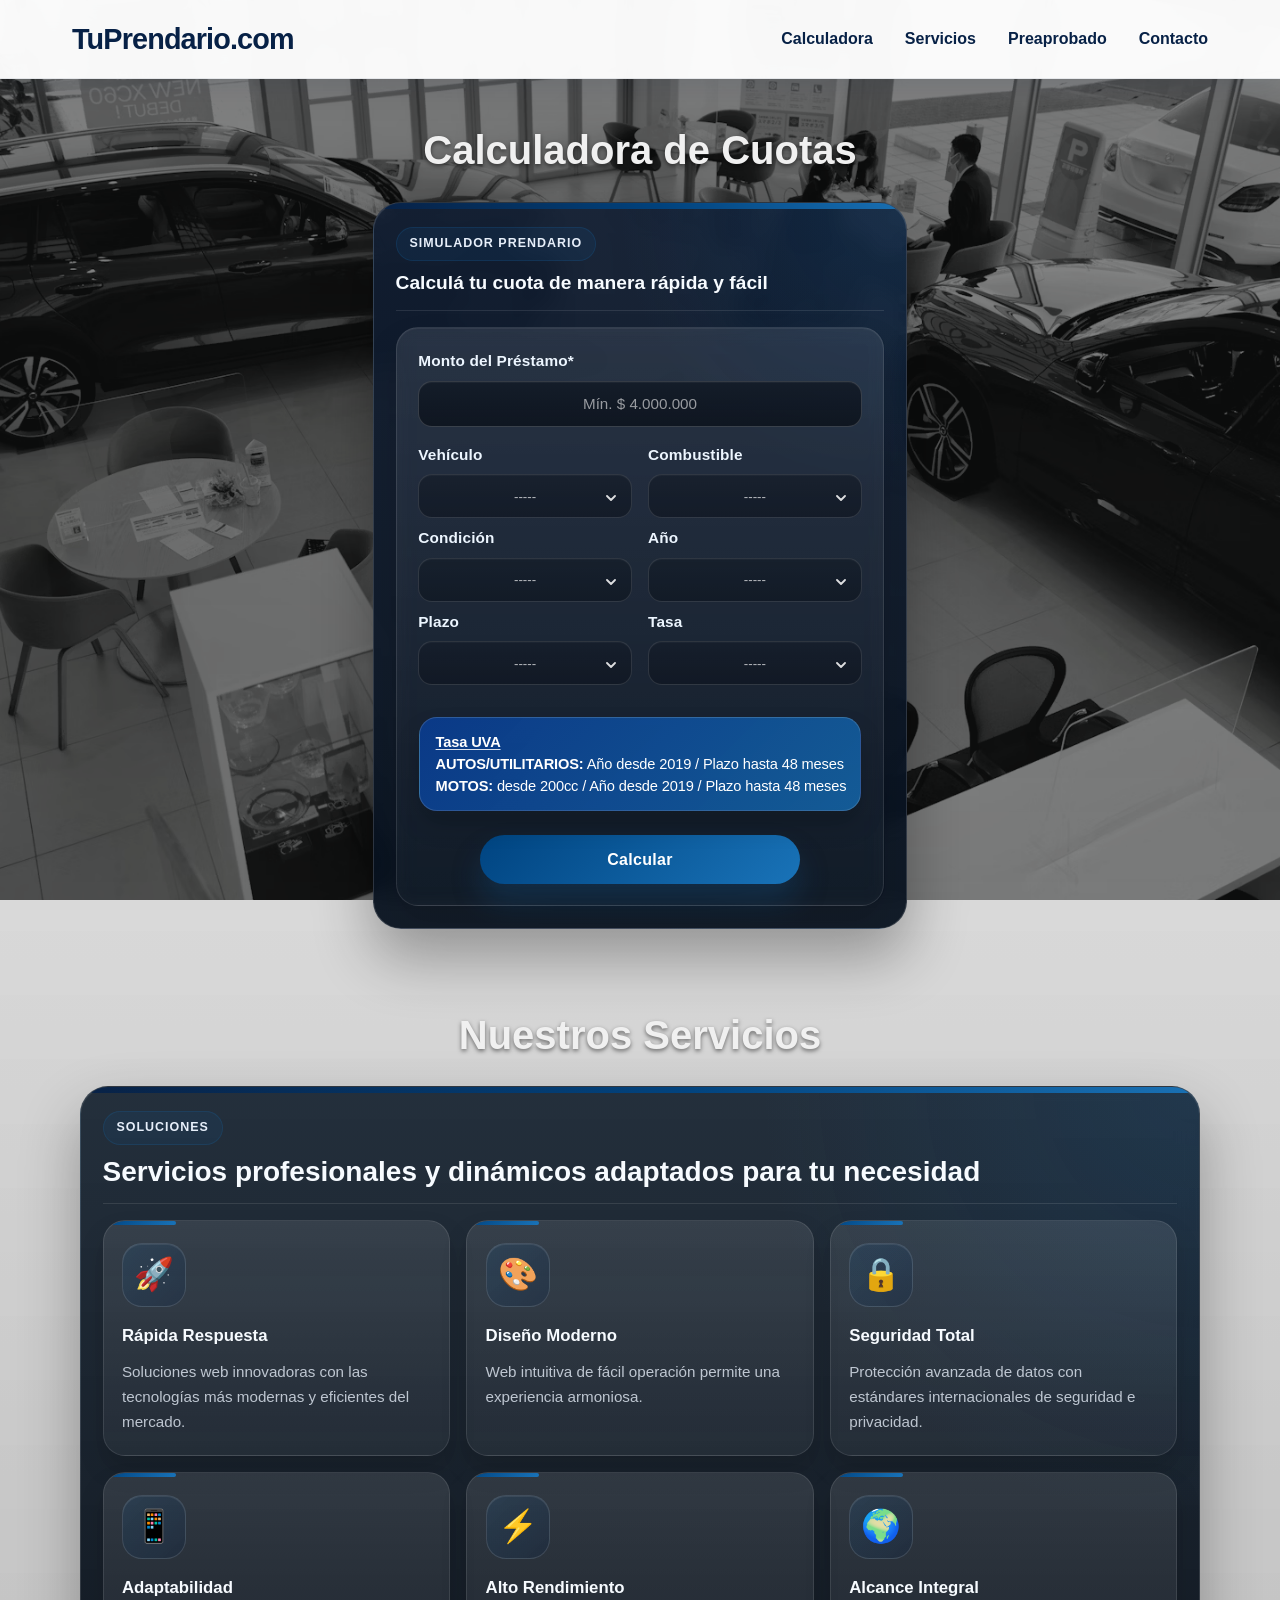
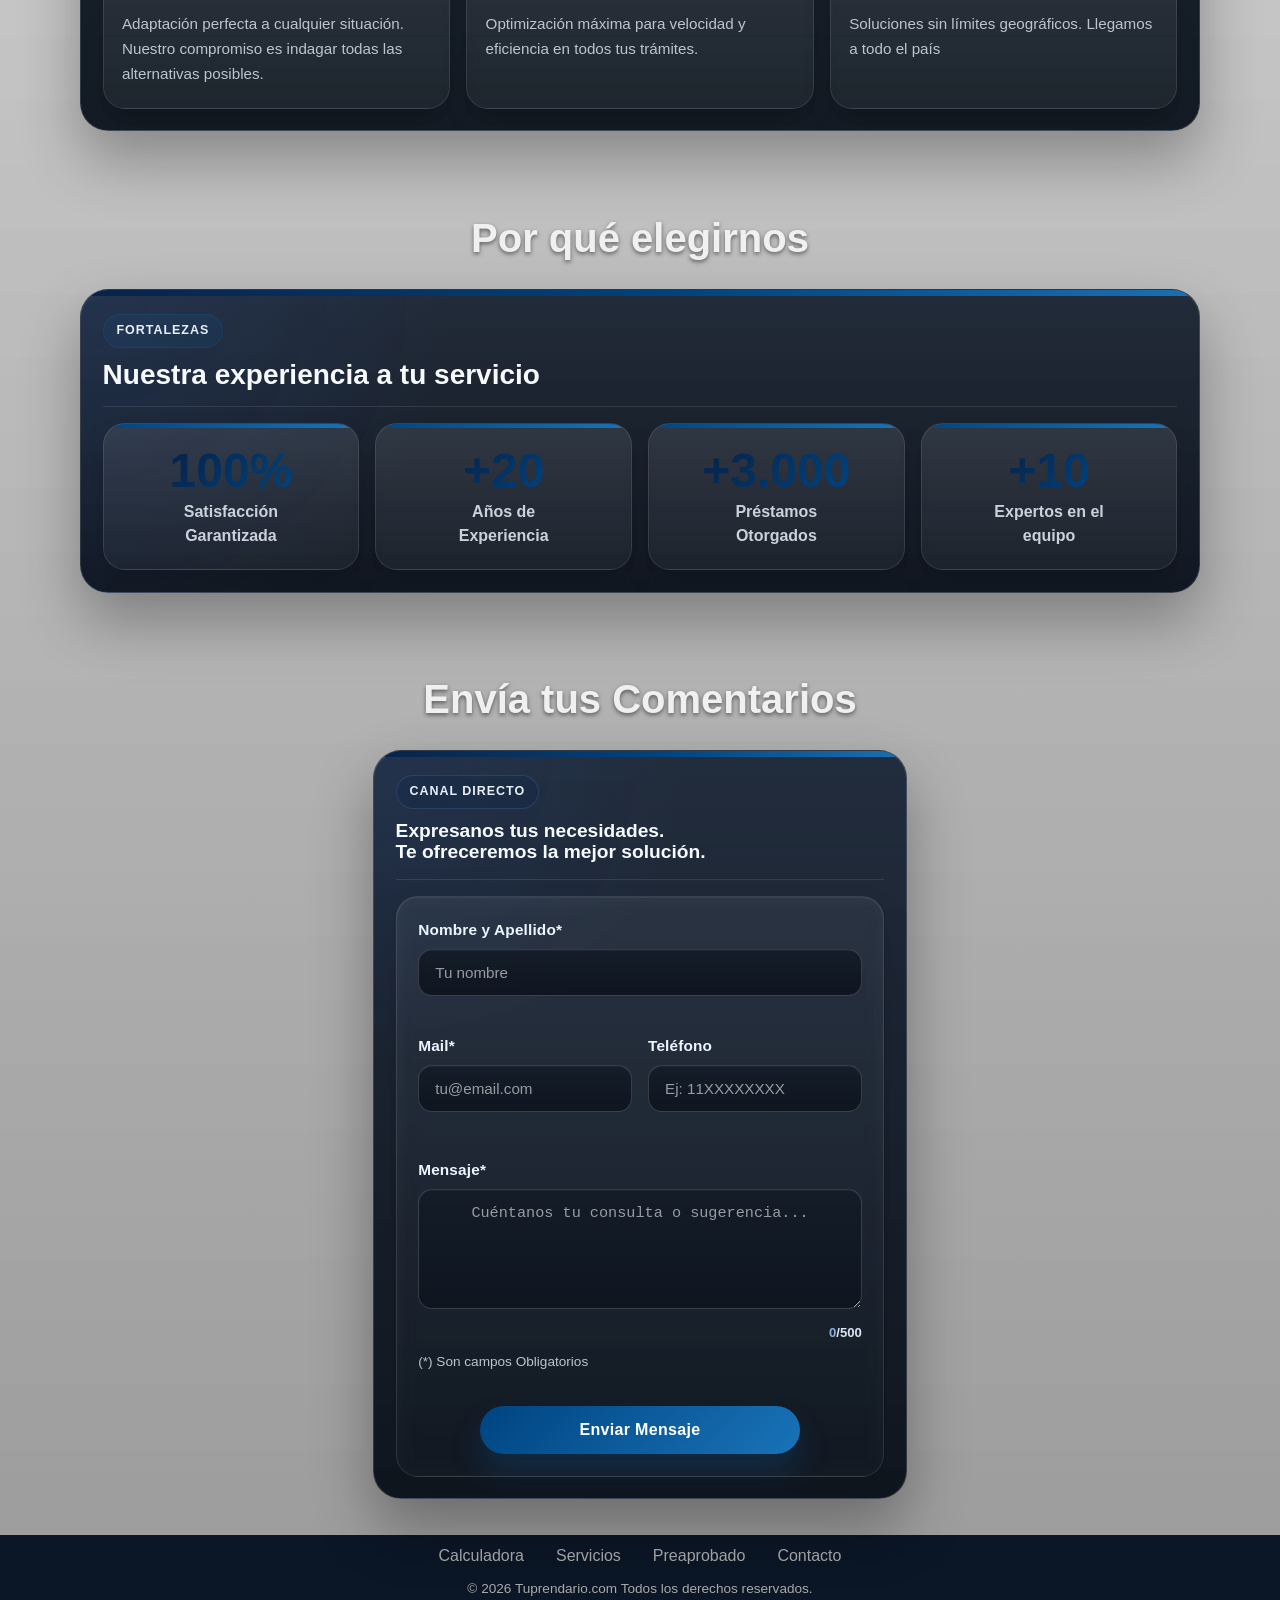
==== commit d3a69dee: "SEO: title, description, keywords y OG/Twitter optimizados con keywords de simulación y préstamo pre" ====
--- a/index.html
+++ b/index.html
@@ -6,9 +6,9 @@
 	<link rel="icon" type="image/x-icon" href="Imagenes/logoAuto.ico">
 
 	<!-- SEO Principal -->
-	<title>Calculadora de Cuotas Préstamos Prendarios | TuPrendario.com - Entre Ríos</title>
-	<meta name="description" content="Calculadora de cuotas para préstamos prendarios en Entre Ríos. Simulá tu cuota de auto, moto o camioneta en Gualeguaychú, Concepción del Uruguay, Colón, Rosario del Tala, Basavilbaso, Urdinarrain, Gualeguay y toda la región. ¡Respuesta rápida!">
-	<meta name="keywords" content="calculadora cuotas, calculadora préstamo prendario, calculadora cuotas préstamos, cuotas préstamo auto, préstamo prendario Entre Ríos, calculadora préstamo Gualeguaychú, cuotas préstamo Concepción del Uruguay, préstamo prendario Colón Entre Ríos, calculadora cuotas Rosario del Tala, préstamo auto Basavilbaso, cuotas prendario Urdinarrain, préstamo prendario Gualeguay, calculadora cuotas Galarza, préstamo auto Ceibas, simulador préstamo prendario, calculadora financiamiento auto moto, cuotas auto Entre Ríos, préstamo moto Entre Ríos, financiamiento prendario Argentina, TuPrendario, cuota préstamo camioneta, préstamo UVA auto, tasa 0 porciento auto nuevo, crédito prendario Entre Ríos, préstamo utilitario Entre Ríos">
+	<title>Simulador y Calculadora de Cuotas Préstamo Prendario | TuPrendario.com - Entre Ríos</title>
+	<meta name="description" content="Simulá y calculá tu cuota de préstamo prendario al instante. Simulación de préstamo prendario para autos, motos y camionetas en Entre Ríos. Calculadora de cuotas online, rápida y gratuita. Gualeguaychú, Concepción del Uruguay, Colón, Rosario del Tala, Basavilbaso, Urdinarrain, Gualeguay y toda la región.">
+	<meta name="keywords" content="calculadora préstamo prendario, simulador préstamo prendario, simulación cuota préstamo, calcular cuota préstamo prendario, simular préstamo prendario, calculadora de cuotas, simulación préstamo auto, calcula tu cuota prendario, cuota préstamo prendario, simulación cuota auto, préstamo prendario calculadora online, calcular cuota auto, simular cuota moto, calculadora financiamiento prendario, préstamo prendario Entre Ríos, calcular cuota camioneta, simulador cuota préstamo auto, cuotas préstamo auto Entre Ríos, calculadora prendario online, simulación prendario Argentina, préstamo prendario Gualeguaychú, calculadora cuotas Concepción del Uruguay, préstamo prendario Colón Entre Ríos, simular cuota Rosario del Tala, calculadora cuotas Basavilbaso, préstamo prendario Urdinarrain, cuota prendario Gualeguay, simulador crédito prendario, calcular cuotas prendario Argentina, préstamo UVA auto simulador, crédito prendario calculadora, financiamiento auto moto cuotas, TuPrendario, cuota préstamo utilitario, simulación tasa 0 auto nuevo">
 	<meta name="author" content="TuPrendario.com">
 	<meta name="robots" content="index, follow, max-snippet:-1, max-image-preview:large, max-video-preview:-1">
 	<meta name="language" content="es-AR">
@@ -23,8 +23,8 @@
 	<!-- Open Graph -->
 	<meta property="og:type" content="website">
 	<meta property="og:url" content="https://tuprendario.com/">
-	<meta property="og:title" content="Calculadora de Cuotas Préstamos Prendarios | TuPrendario.com - Entre Ríos">
-	<meta property="og:description" content="Calculá tu cuota de préstamo prendario al instante. Autos, motos, camionetas y utilitarios. Servicio en Gualeguaychú, Concepción del Uruguay, Colón, Rosario del Tala, Basavilbaso, Urdinarrain, Gualeguay y toda Entre Ríos.">
+	<meta property="og:title" content="Simulador y Calculadora de Cuotas Préstamo Prendario | TuPrendario.com - Entre Ríos">
+	<meta property="og:description" content="Simulá y calculá tu cuota de préstamo prendario al instante. Simulación online gratis para autos, motos, camionetas y utilitarios. Gualeguaychú, Concepción del Uruguay, Colón y toda Entre Ríos.">
 	<meta property="og:image" content="https://tuprendario.com/Imagenes/logoTuPrendario.png">
 	<meta property="og:image:width" content="1200">
 	<meta property="og:image:height" content="630">
@@ -35,8 +35,8 @@
 	<!-- Twitter Card -->
 	<meta name="twitter:card" content="summary_large_image">
 	<meta name="twitter:url" content="https://tuprendario.com/">
-	<meta name="twitter:title" content="Calculadora de Cuotas Préstamos Prendarios | TuPrendario.com - Entre Ríos">
-	<meta name="twitter:description" content="Calculá tu cuota de préstamo prendario al instante. Autos, motos, camionetas. Gualeguaychú, Concepción del Uruguay, Colón y toda Entre Ríos.">
+	<meta name="twitter:title" content="Simulador y Calculadora de Cuotas Préstamo Prendario | TuPrendario.com - Entre Ríos">
+	<meta name="twitter:description" content="Simulá y calculá tu cuota de préstamo prendario al instante. Simulación online gratis para autos, motos y camionetas. Gualeguaychú, Concepción del Uruguay, Colón y toda Entre Ríos.">
 	<meta name="twitter:image" content="https://tuprendario.com/Imagenes/logoTuPrendario.png">
 
 	<!-- JSON-LD: WebSite -->
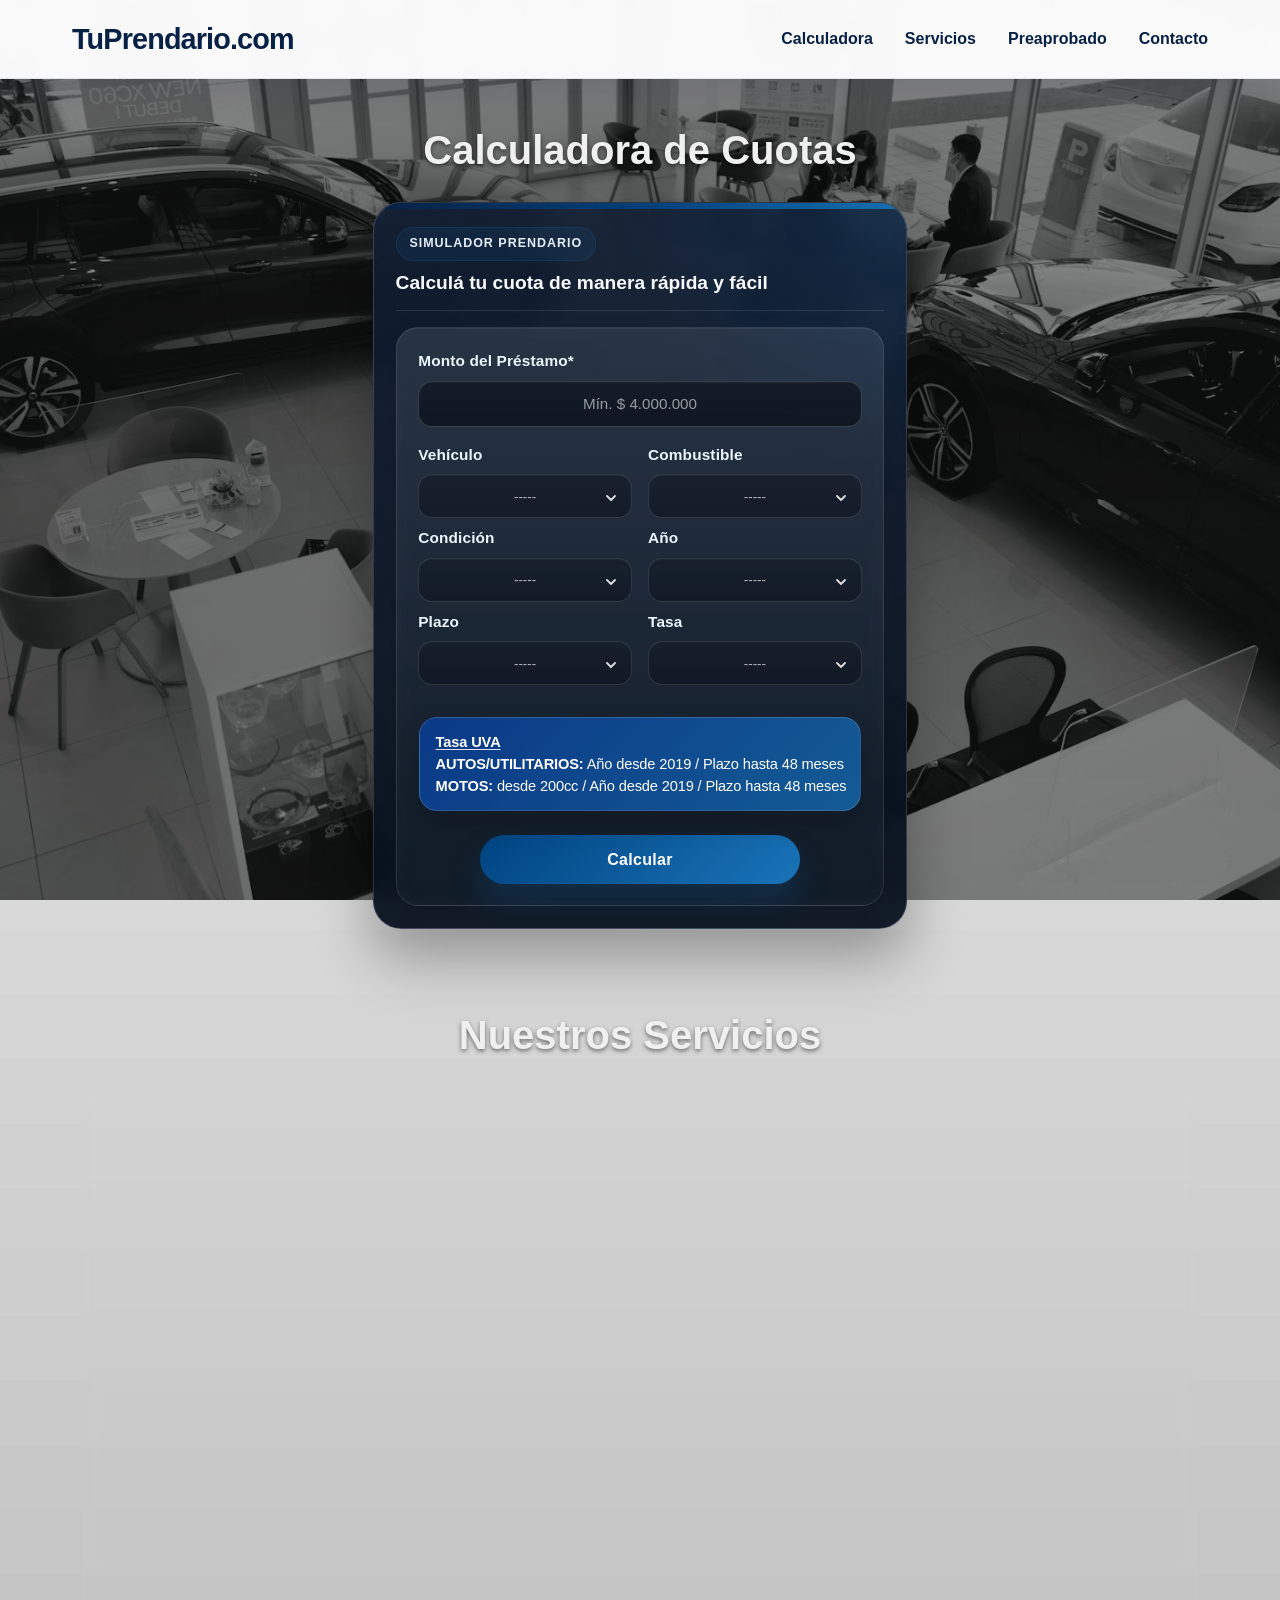
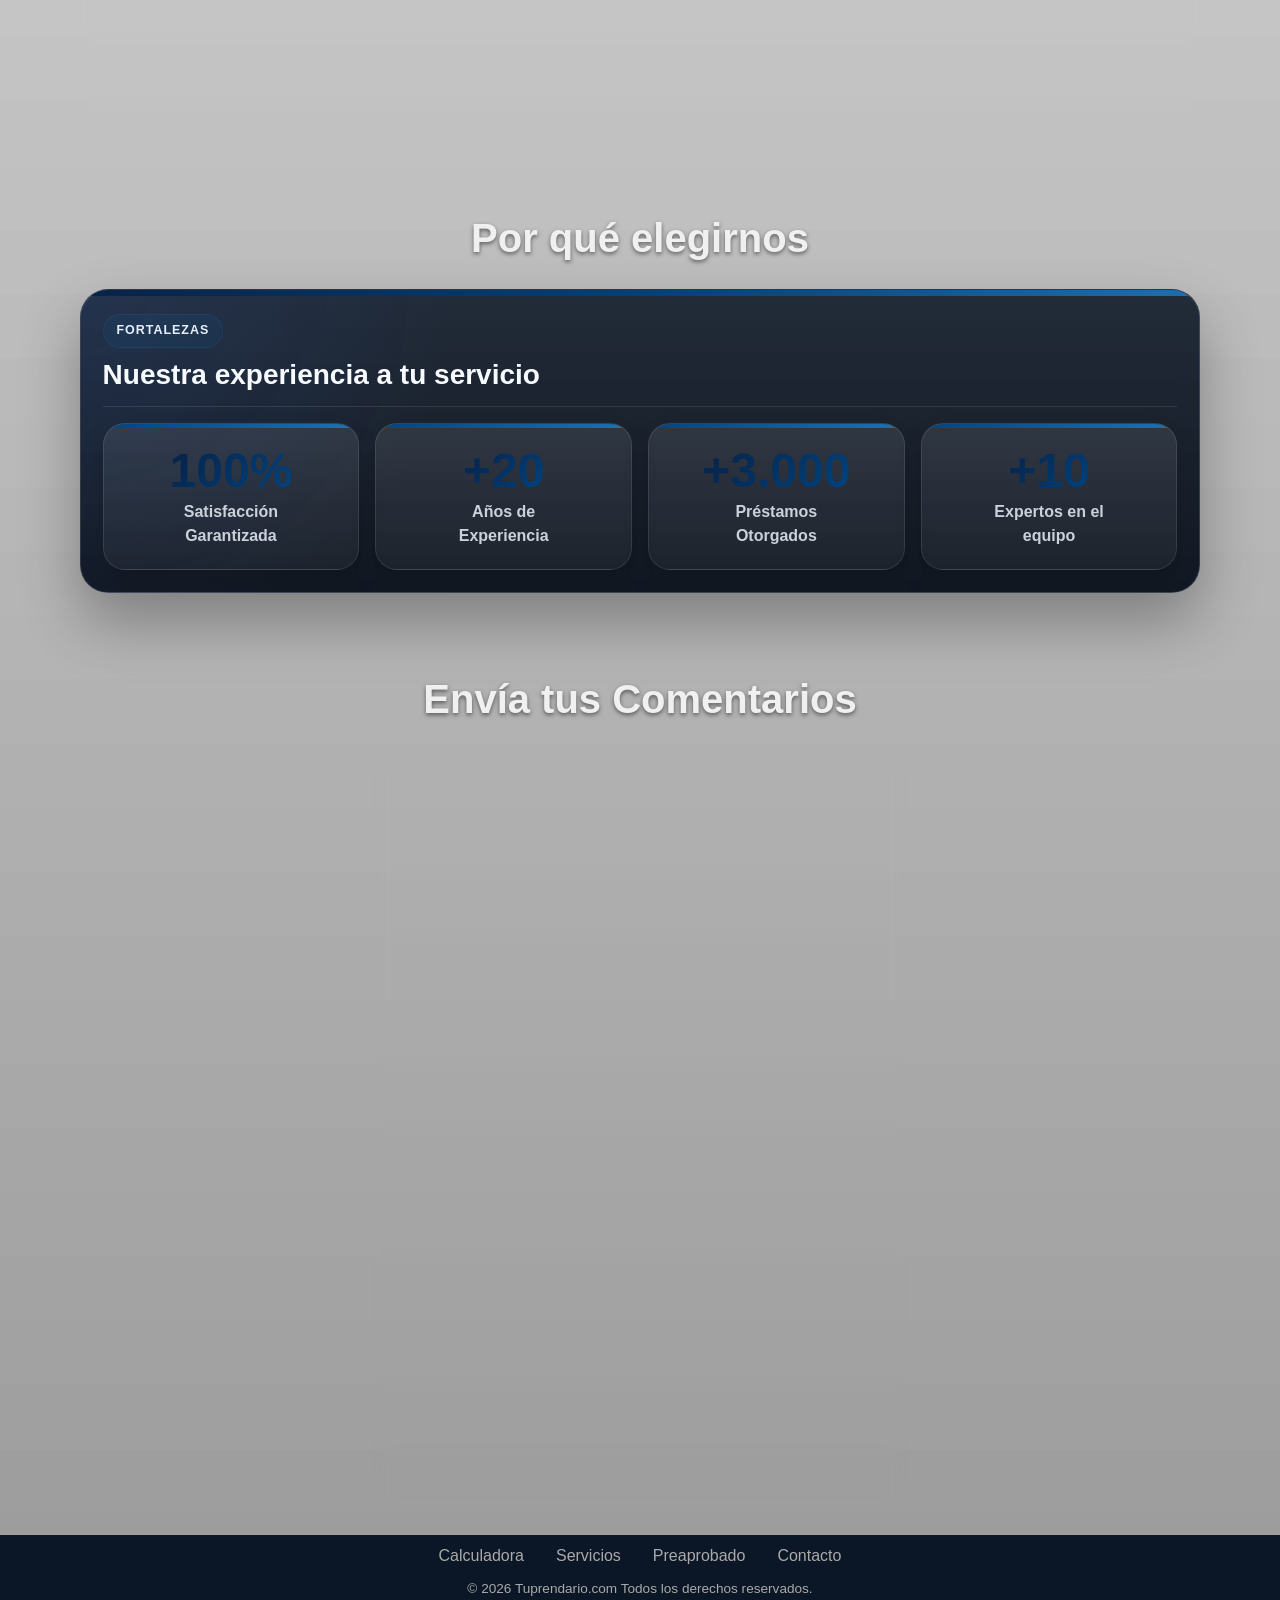
==== commit 48e8ef82: "SEO: JSON-LD vehiculos prendario auto/camioneta/moto/utilitario/cuad/utv + bloque SEO oculto por tip" ====
--- a/index.html
+++ b/index.html
@@ -8,7 +8,7 @@
 	<!-- SEO Principal -->
 	<title>Simulador y Calculadora de Cuotas Préstamo Prendario | TuPrendario.com - Entre Ríos</title>
 	<meta name="description" content="Simulá y calculá tu cuota de préstamo prendario al instante. Simulación de préstamo prendario para autos, motos y camionetas en Entre Ríos. Calculadora de cuotas online, rápida y gratuita. Gualeguaychú, Concepción del Uruguay, Colón, Rosario del Tala, Basavilbaso, Urdinarrain, Gualeguay y toda la región.">
-	<meta name="keywords" content="calculadora préstamo prendario, simulador préstamo prendario, simulación cuota préstamo, calcular cuota préstamo prendario, simular préstamo prendario, calculadora de cuotas, simulación préstamo auto, calcula tu cuota prendario, cuota préstamo prendario, simulación cuota auto, préstamo prendario calculadora online, calcular cuota auto, simular cuota moto, calculadora financiamiento prendario, préstamo prendario Entre Ríos, calcular cuota camioneta, simulador cuota préstamo auto, cuotas préstamo auto Entre Ríos, calculadora prendario online, simulación prendario Argentina, préstamo prendario Gualeguaychú, calculadora cuotas Concepción del Uruguay, préstamo prendario Colón Entre Ríos, simular cuota Rosario del Tala, calculadora cuotas Basavilbaso, préstamo prendario Urdinarrain, cuota prendario Gualeguay, simulador crédito prendario, calcular cuotas prendario Argentina, préstamo UVA auto simulador, crédito prendario calculadora, financiamiento auto moto cuotas, TuPrendario, cuota préstamo utilitario, simulación tasa 0 auto nuevo">
+	<meta name="keywords" content="calculadora préstamo prendario, simulador préstamo prendario, simulación cuota préstamo, calcular cuota préstamo prendario, simular préstamo prendario, calculadora de cuotas, simulación préstamo auto, calcula tu cuota prendario, cuota préstamo prendario, simulación cuota auto, préstamo prendario calculadora online, calcular cuota auto, simular cuota moto, calculadora financiamiento prendario, préstamo prendario Entre Ríos, calcular cuota camioneta, simulador cuota préstamo auto, cuotas préstamo auto Entre Ríos, calculadora prendario online, simulación prendario Argentina, préstamo prendario Gualeguaychú, calculadora cuotas Concepción del Uruguay, préstamo prendario Colón Entre Ríos, simular cuota Rosario del Tala, calculadora cuotas Basavilbaso, préstamo prendario Urdinarrain, cuota prendario Gualeguay, simulador crédito prendario, calcular cuotas prendario Argentina, préstamo UVA auto simulador, crédito prendario calculadora, financiamiento auto moto cuotas, TuPrendario, cuota préstamo utilitario, simulación tasa 0 auto nuevo, prendario auto, prendario camioneta, prendario moto, prendario utilitario, prendario cuad, prendario utv, préstamo prendario auto, préstamo prendario camioneta, préstamo prendario moto, préstamo prendario utilitario, préstamo prendario cuatriciclo, préstamo prendario quad, préstamo prendario UTV, simulación prendario auto, simulación prendario camioneta, simulación prendario moto, simulación prendario utilitario, calculadora prendario auto, calculadora prendario camioneta, calculadora prendario moto, calculadora prendario utilitario, calcular cuota prendario auto, calcular cuota prendario moto, calcular cuota prendario camioneta, calcular cuota prendario utilitario, calcular cuota prendario cuad, cuota prendario auto, cuota prendario moto, cuota prendario camioneta, cuota prendario utilitario, cuota prendario cuatriciclo, financiamiento auto prendario, financiamiento moto prendario, financiamiento camioneta prendario, financiamiento utilitario prendario, crédito auto prendario, crédito moto prendario, crédito camioneta prendario">
 	<meta name="author" content="TuPrendario.com">
 	<meta name="robots" content="index, follow, max-snippet:-1, max-image-preview:large, max-video-preview:-1">
 	<meta name="language" content="es-AR">
@@ -43,7 +43,7 @@
 	<script type="application/ld+json">{"@context":"https://schema.org","@type":"WebSite","name":"TuPrendario.com","url":"https://tuprendario.com/","description":"Calculadora de cuotas para préstamos prendarios en Entre Ríos, Argentina.","inLanguage":"es-AR","potentialAction":{"@type":"SearchAction","target":"https://tuprendario.com/?q={search_term_string}","query-input":"required name=search_term_string"}}</script>
 
 	<!-- JSON-LD: FinancialService -->
-	<script type="application/ld+json">{"@context":"https://schema.org","@type":"FinancialService","name":"TuPrendario.com","url":"https://tuprendario.com/","logo":"https://tuprendario.com/Imagenes/logoTuPrendario.png","image":"https://tuprendario.com/Imagenes/logoTuPrendario.png","description":"Servicio de préstamos prendarios para autos, motos, camionetas y utilitarios en Entre Ríos, Argentina. Más de 20 años de experiencia. Más de 3.000 préstamos otorgados.","email":"contacto@tuprendario.com","priceRange":"$$$","currenciesAccepted":"ARS","areaServed":[{"@type":"City","name":"Gualeguaychú","containedInPlace":{"@type":"State","name":"Entre Ríos"}},{"@type":"City","name":"Concepción del Uruguay","containedInPlace":{"@type":"State","name":"Entre Ríos"}},{"@type":"City","name":"Colón","containedInPlace":{"@type":"State","name":"Entre Ríos"}},{"@type":"City","name":"Rosario del Tala","containedInPlace":{"@type":"State","name":"Entre Ríos"}},{"@type":"City","name":"Basavilbaso","containedInPlace":{"@type":"State","name":"Entre Ríos"}},{"@type":"City","name":"Urdinarrain","containedInPlace":{"@type":"State","name":"Entre Ríos"}},{"@type":"City","name":"Gualeguay","containedInPlace":{"@type":"State","name":"Entre Ríos"}},{"@type":"City","name":"Galarza","containedInPlace":{"@type":"State","name":"Entre Ríos"}},{"@type":"City","name":"Ceibas","containedInPlace":{"@type":"State","name":"Entre Ríos"}},{"@type":"State","name":"Entre Ríos","containedInPlace":{"@type":"Country","name":"Argentina"}}],"serviceType":"Préstamos Prendarios","hasOfferCatalog":{"@type":"OfferCatalog","name":"Préstamos Prendarios","itemListElement":[{"@type":"Offer","itemOffered":{"@type":"FinancialProduct","name":"Préstamo Prendario Auto/Camioneta","description":"Préstamo prendario para autos y camionetas en Entre Ríos"}},{"@type":"Offer","itemOffered":{"@type":"FinancialProduct","name":"Préstamo Prendario Moto","description":"Préstamo prendario para motos en Entre Ríos"}},{"@type":"Offer","itemOffered":{"@type":"FinancialProduct","name":"Préstamo Prendario Utilitario","description":"Préstamo prendario para utilitarios en Entre Ríos"}}]}}</script>
+	<script type="application/ld+json">{"@context":"https://schema.org","@type":"FinancialService","name":"TuPrendario.com","url":"https://tuprendario.com/","logo":"https://tuprendario.com/Imagenes/logoTuPrendario.png","image":"https://tuprendario.com/Imagenes/logoTuPrendario.png","description":"Servicio de préstamos prendarios para autos, camionetas, motos, utilitarios, cuatriciclos, quad y UTV en Entre Ríos, Argentina. Simulación y calculadora de cuotas online. Más de 20 años de experiencia. Más de 3.000 préstamos otorgados.","email":"contacto@tuprendario.com","priceRange":"$$$","currenciesAccepted":"ARS","areaServed":[{"@type":"City","name":"Gualeguaychú","containedInPlace":{"@type":"State","name":"Entre Ríos"}},{"@type":"City","name":"Concepción del Uruguay","containedInPlace":{"@type":"State","name":"Entre Ríos"}},{"@type":"City","name":"Colón","containedInPlace":{"@type":"State","name":"Entre Ríos"}},{"@type":"City","name":"Rosario del Tala","containedInPlace":{"@type":"State","name":"Entre Ríos"}},{"@type":"City","name":"Basavilbaso","containedInPlace":{"@type":"State","name":"Entre Ríos"}},{"@type":"City","name":"Urdinarrain","containedInPlace":{"@type":"State","name":"Entre Ríos"}},{"@type":"City","name":"Gualeguay","containedInPlace":{"@type":"State","name":"Entre Ríos"}},{"@type":"City","name":"Galarza","containedInPlace":{"@type":"State","name":"Entre Ríos"}},{"@type":"City","name":"Ceibas","containedInPlace":{"@type":"State","name":"Entre Ríos"}},{"@type":"State","name":"Entre Ríos","containedInPlace":{"@type":"Country","name":"Argentina"}}],"serviceType":"Préstamos Prendarios","hasOfferCatalog":{"@type":"OfferCatalog","name":"Préstamos Prendarios","itemListElement":[{"@type":"Offer","itemOffered":{"@type":"FinancialProduct","name":"Prendario Auto","description":"Préstamo prendario auto. Simulación y calculadora cuota prendario auto en Entre Ríos."}},{"@type":"Offer","itemOffered":{"@type":"FinancialProduct","name":"Prendario Camioneta","description":"Préstamo prendario camioneta. Calculadora cuota prendario camioneta en Entre Ríos."}},{"@type":"Offer","itemOffered":{"@type":"FinancialProduct","name":"Prendario Moto","description":"Préstamo prendario moto. Simulación cuota prendario moto en Entre Ríos."}},{"@type":"Offer","itemOffered":{"@type":"FinancialProduct","name":"Prendario Utilitario","description":"Préstamo prendario utilitario. Calculadora cuota prendario utilitario en Entre Ríos."}},{"@type":"Offer","itemOffered":{"@type":"FinancialProduct","name":"Prendario Cuatriciclo","description":"Préstamo prendario cuatriciclo y quad. Simulación cuota prendario cuad en Entre Ríos."}},{"@type":"Offer","itemOffered":{"@type":"FinancialProduct","name":"Prendario UTV","description":"Préstamo prendario UTV y SSV. Calculadora cuota prendario UTV en Entre Ríos."}}]}},{"@type":"City","name":"Concepción del Uruguay","containedInPlace":{"@type":"State","name":"Entre Ríos"}},{"@type":"City","name":"Colón","containedInPlace":{"@type":"State","name":"Entre Ríos"}},{"@type":"City","name":"Rosario del Tala","containedInPlace":{"@type":"State","name":"Entre Ríos"}},{"@type":"City","name":"Basavilbaso","containedInPlace":{"@type":"State","name":"Entre Ríos"}},{"@type":"City","name":"Urdinarrain","containedInPlace":{"@type":"State","name":"Entre Ríos"}},{"@type":"City","name":"Gualeguay","containedInPlace":{"@type":"State","name":"Entre Ríos"}},{"@type":"City","name":"Galarza","containedInPlace":{"@type":"State","name":"Entre Ríos"}},{"@type":"City","name":"Ceibas","containedInPlace":{"@type":"State","name":"Entre Ríos"}},{"@type":"State","name":"Entre Ríos","containedInPlace":{"@type":"Country","name":"Argentina"}}],"serviceType":"Préstamos Prendarios","hasOfferCatalog":{"@type":"OfferCatalog","name":"Préstamos Prendarios","itemListElement":[{"@type":"Offer","itemOffered":{"@type":"FinancialProduct","name":"Préstamo Prendario Auto/Camioneta","description":"Préstamo prendario para autos y camionetas en Entre Ríos"}},{"@type":"Offer","itemOffered":{"@type":"FinancialProduct","name":"Préstamo Prendario Moto","description":"Préstamo prendario para motos en Entre Ríos"}},{"@type":"Offer","itemOffered":{"@type":"FinancialProduct","name":"Préstamo Prendario Utilitario","description":"Préstamo prendario para utilitarios en Entre Ríos"}}]}}</script>
 
 	<!-- JSON-LD: FAQ -->
 	<script type="application/ld+json">{"@context":"https://schema.org","@type":"FAQPage","mainEntity":[{"@type":"Question","name":"¿Cómo uso la calculadora de cuotas de préstamo prendario?","acceptedAnswer":{"@type":"Answer","text":"Ingresá el monto del préstamo, seleccioná el tipo de vehículo, combustible, condición, año, plazo y tasa, luego presioná Calcular para obtener tu cuota al instante."}},{"@type":"Question","name":"¿En qué localidades de Entre Ríos ofrecen préstamos prendarios?","acceptedAnswer":{"@type":"Answer","text":"Operamos en Gualeguaychú, Concepción del Uruguay, Colón, Rosario del Tala, Basavilbaso, Urdinarrain, Gualeguay, Galarza, Ceibas y toda la región en un radio de 100 km."}},{"@type":"Question","name":"¿Qué vehículos financian con préstamo prendario?","acceptedAnswer":{"@type":"Answer","text":"Financiamos autos, camionetas, utilitarios, motos y cuatriciclos, tanto 0km como usados."}},{"@type":"Question","name":"¿Cuál es el monto mínimo del préstamo prendario?","acceptedAnswer":{"@type":"Answer","text":"El monto m\u00ednimo es de $1.000.000."}},{"@type":"Question","name":"¿Qué tasas tienen los préstamos prendarios?","acceptedAnswer":{"@type":"Answer","text":"Ofrecemos Tasa UVA y Tasa 0% según el tipo de vehículo y condiciones del cliente."}}]}</script>
@@ -481,6 +481,16 @@
 			});
 		}
 	</script>
+
+<div aria-hidden="true" style="position:absolute;width:1px;height:1px;overflow:hidden;clip:rect(0,0,0,0);white-space:nowrap;">
+prendario auto préstamo prendario auto simulación prendario auto calculadora prendario auto cuota prendario auto
+prendario camioneta préstamo prendario camioneta simulación prendario camioneta calculadora prendario camioneta cuota prendario camioneta
+prendario moto préstamo prendario moto simulación prendario moto calculadora prendario moto cuota prendario moto
+prendario utilitario préstamo prendario utilitario simulación prendario utilitario calculadora prendario utilitario cuota prendario utilitario
+prendario cuad préstamo prendario cuatriciclo simulación prendario quad calculadora prendario cuad cuota prendario cuatriciclo
+prendario utv préstamo prendario UTV simulación prendario UTV calculadora prendario UTV cuota prendario SSV
+simulación préstamo prendario calcular cuota préstamo prendario simular cuota prendario calculadora préstamo prendario
+</div>
 </body>
 </html>
 
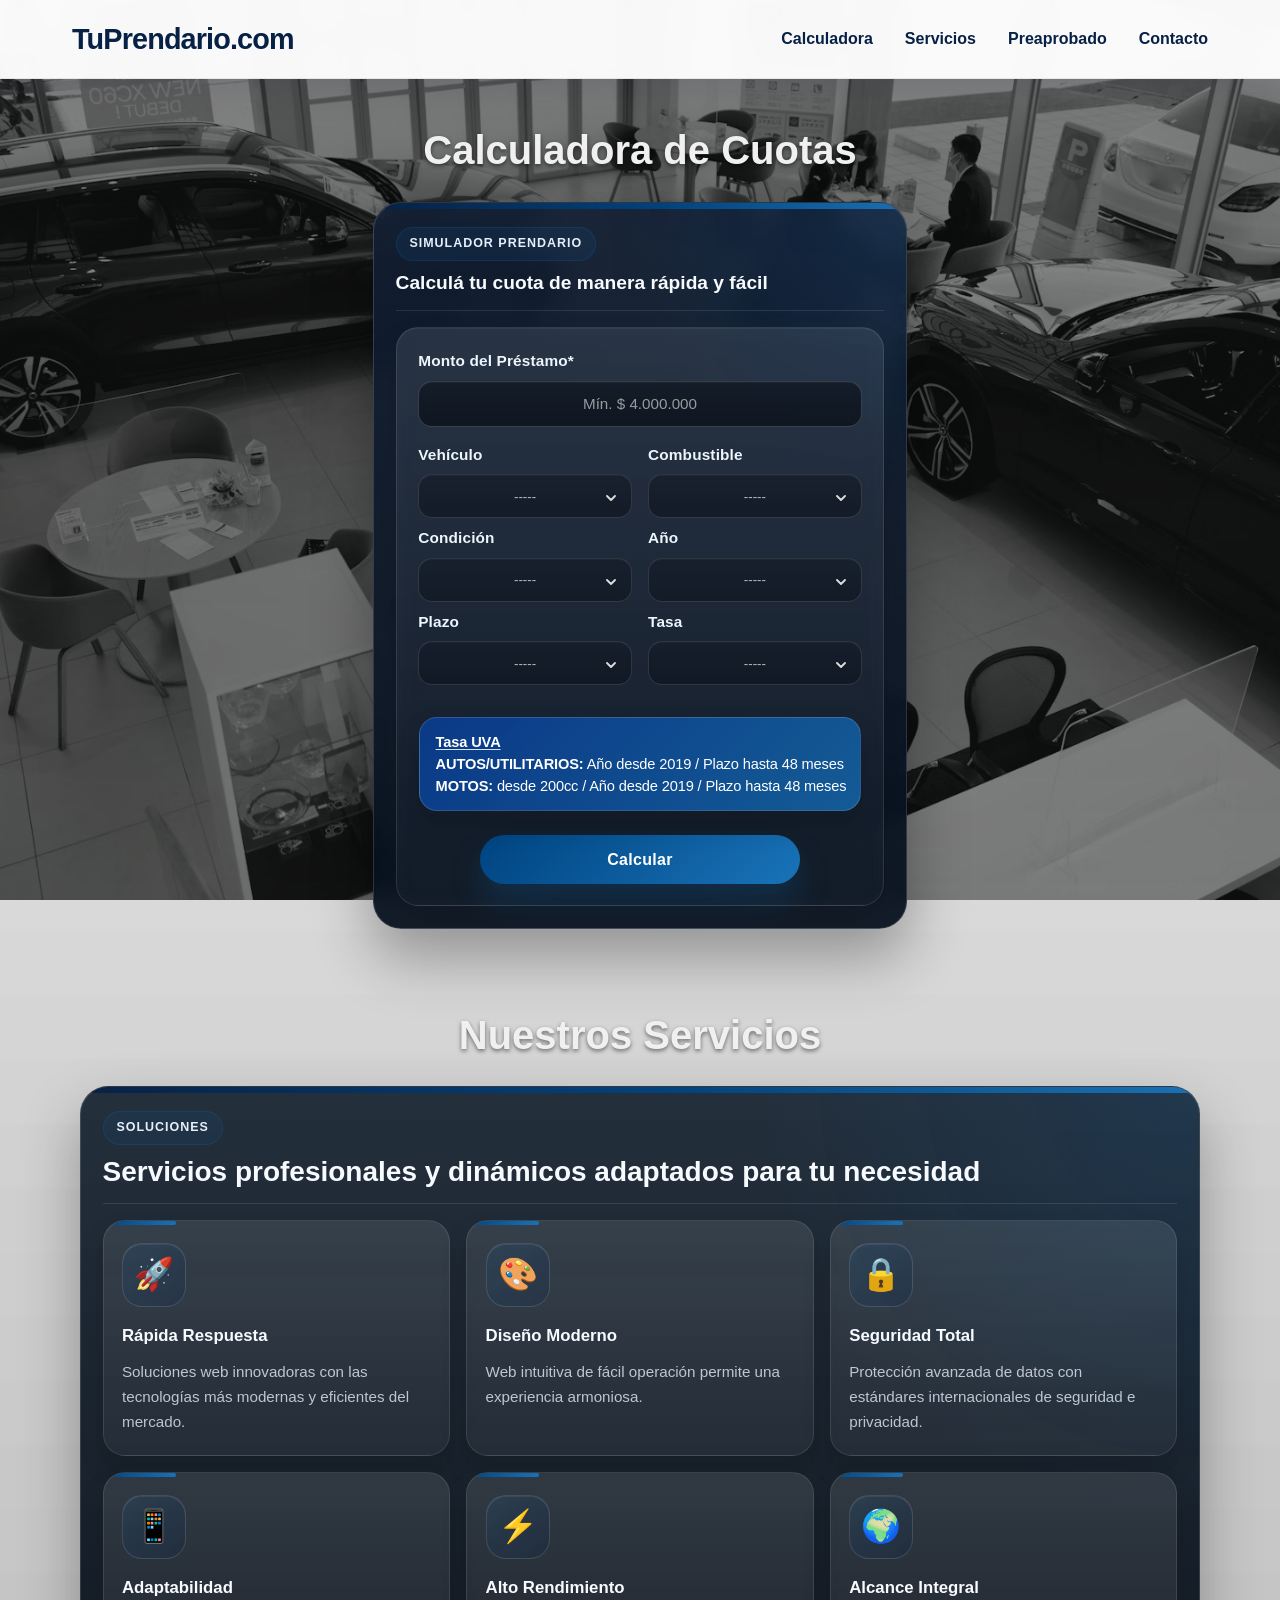
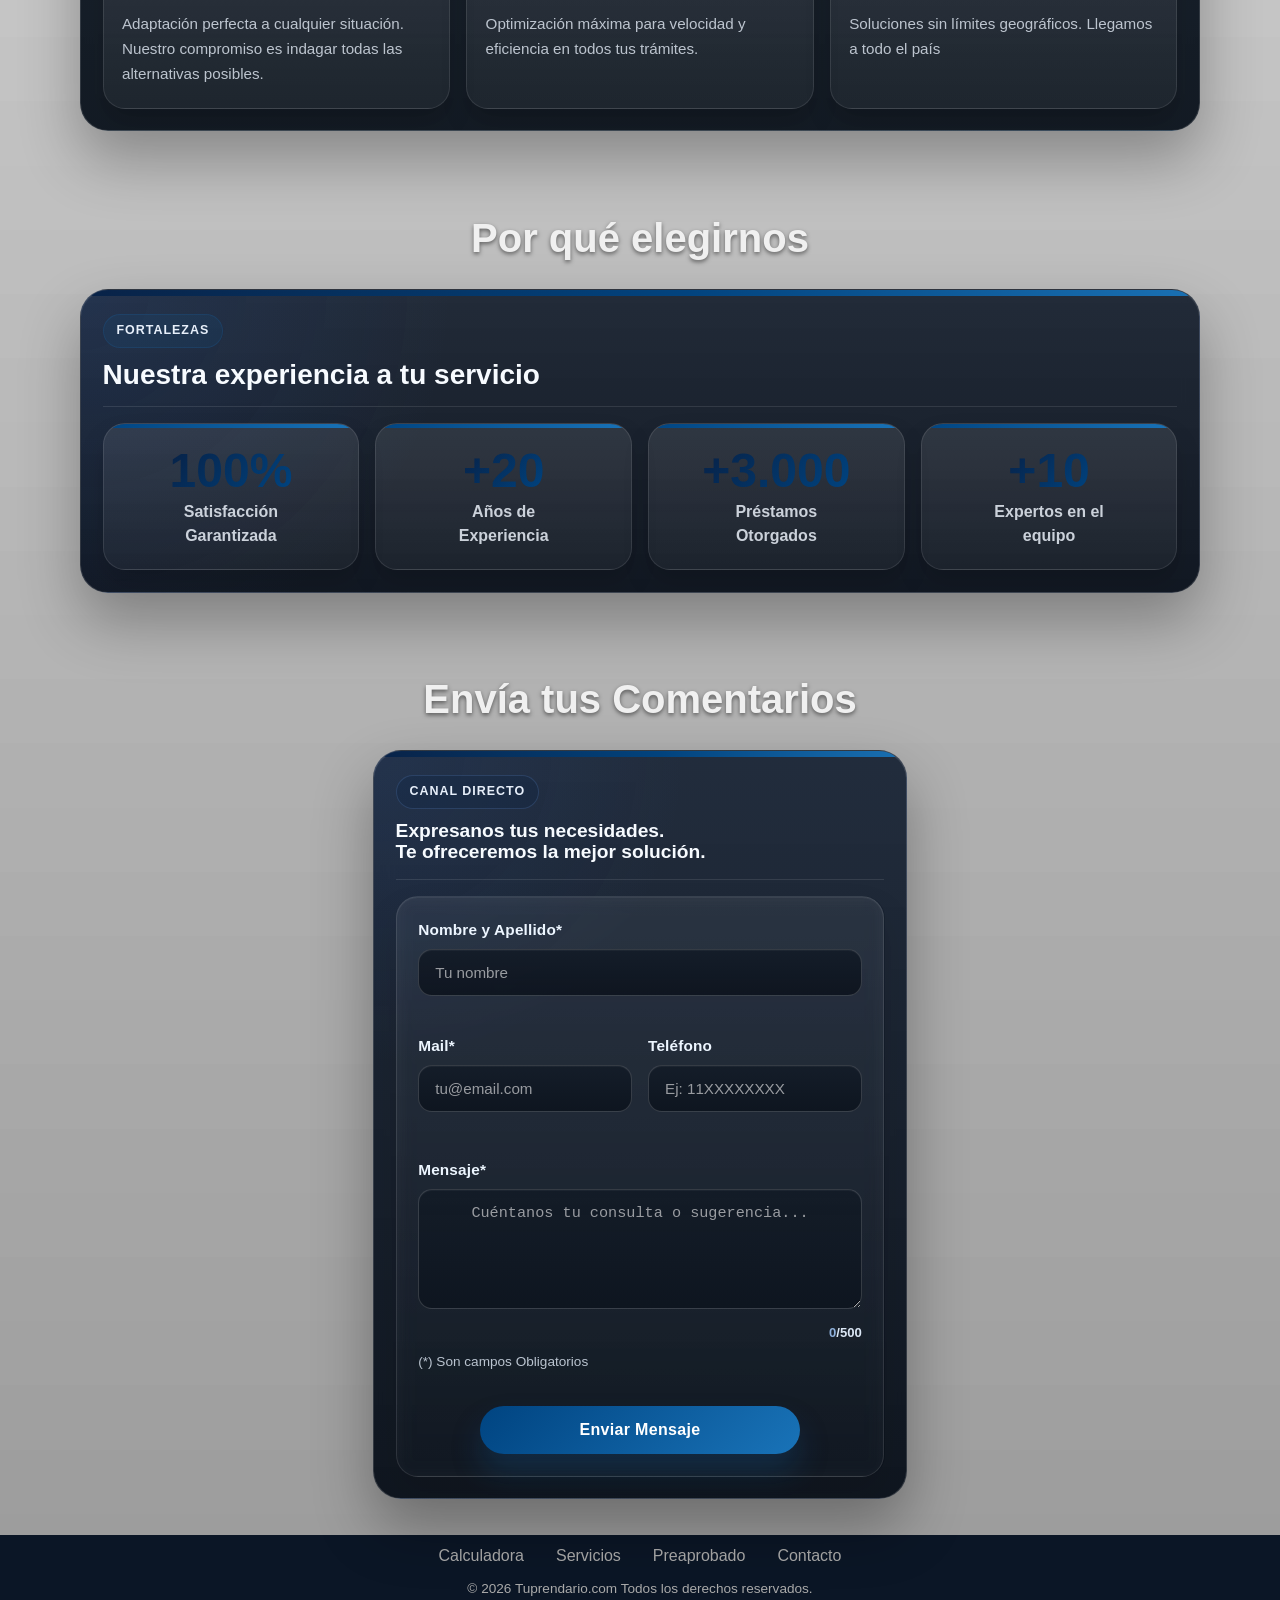
==== commit fd639506: "SW: updateViaCache none + reg.update() para forzar descarga de sw.js sin cache HTTP en Android" ====
--- a/index.html
+++ b/index.html
@@ -477,7 +477,9 @@
 		if ('serviceWorker' in navigator) {
 			navigator.serviceWorker.addEventListener('controllerchange', () => window.location.reload());
 			window.addEventListener('load', () => {
-				navigator.serviceWorker.register('sw.js').catch(() => {});
+				navigator.serviceWorker.register('sw.js', { updateViaCache: 'none' })
+					.then(reg => { reg.update(); })
+					.catch(() => {});
 			});
 		}
 	</script>
